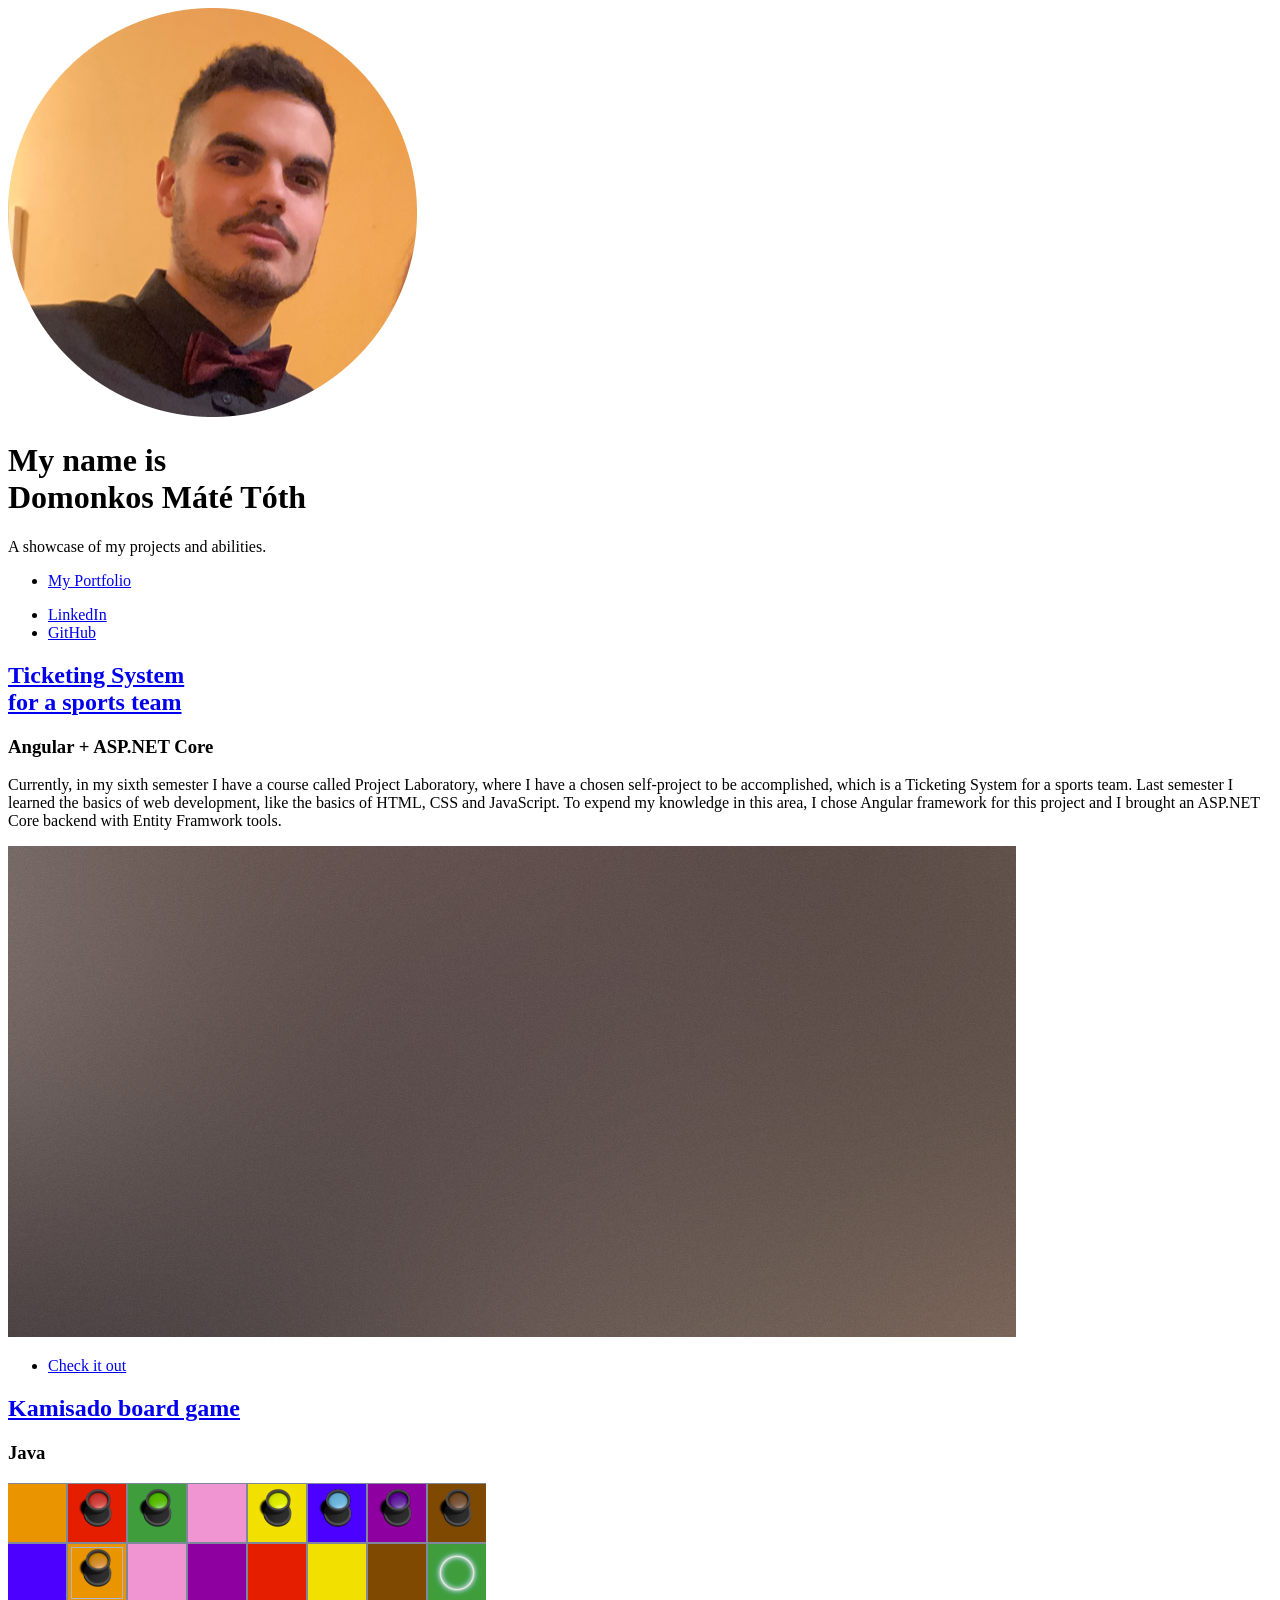
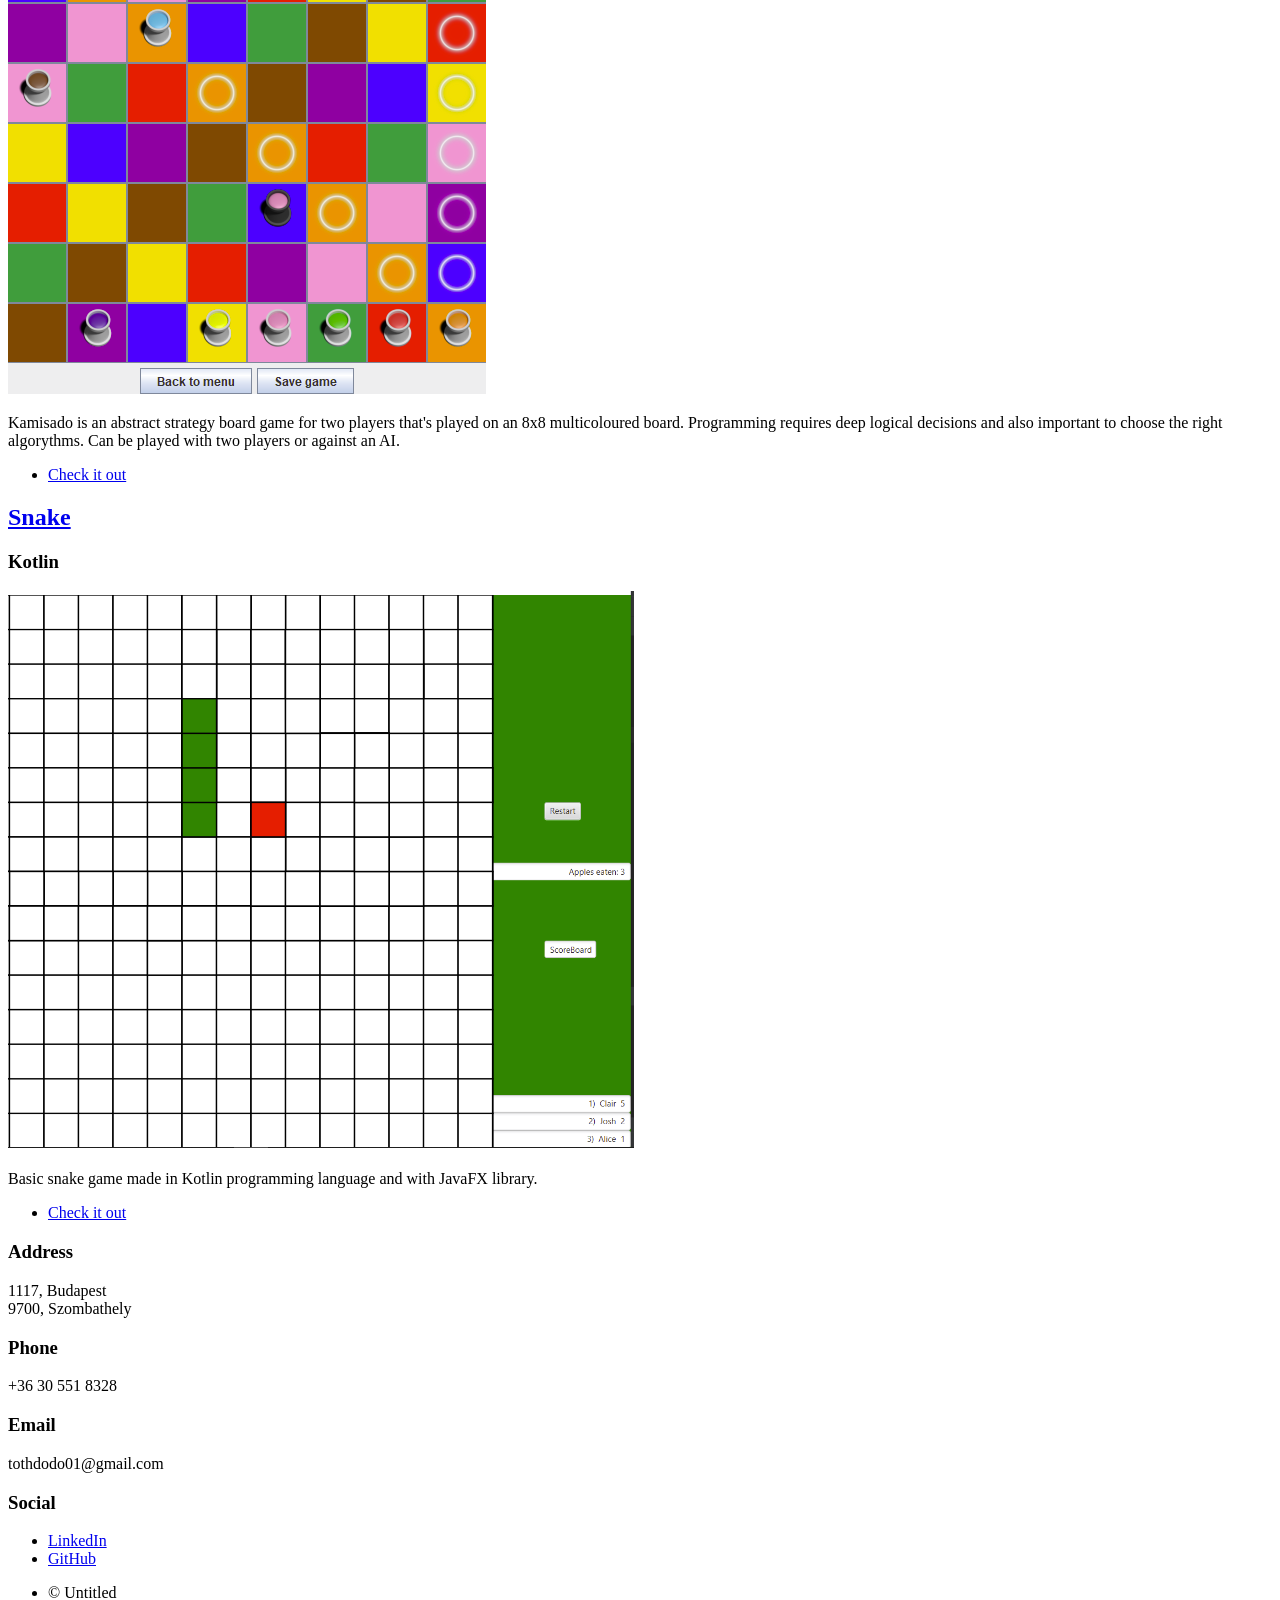
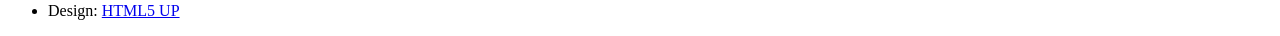
==== index.html @ c87c1e8b "Add files via upload initial commit" ====
<!DOCTYPE HTML>
<!--
	Massively by HTML5 UP
	html5up.net | @ajlkn
	Free for personal and commercial use under the CCA 3.0 license (html5up.net/license)
-->
<html>
	<head>
		<title>Massively by HTML5 UP</title>
		<meta charset="utf-8" />
		<meta name="viewport" content="width=device-width, initial-scale=1, user-scalable=no" />
		<link rel="stylesheet" href="assets/css/main.css" />
		<noscript><link rel="stylesheet" href="assets/css/noscript.css" /></noscript>
	</head>
	<body class="is-preload">

		<!-- Wrapper -->
			<div id="wrapper" class="fade-in">

				<!-- Intro -->
					<div id="intro">
						<img src="images/profile.png">
						<h1>My name is<br />
						Domonkos Máté Tóth</h1>
						<p>A showcase of my projects and abilities.</p>
					</div>

				<!-- Nav -->
					<nav id="nav">
						<ul class="links">
							<li class="active"><a href="index.html">My Portfolio</a></li>
						</ul>
						<ul class="icons">
							<li><a href="https://www.linkedin.com/in/domonkos-m%C3%A1t%C3%A9-t%C3%B3th-b01144271/" class="icon brands fa-linkedin"><span class="label">LinkedIn</span></a></li>
							<li><a href="https://github.com/tothdodo" class="icon brands fa-github"><span class="label">GitHub</span></a></li>
						</ul>
					</nav>

				<!-- Main -->
					<div id="main">

						<!-- Featured Post -->
							<article class="post featured">
								<header class="major">
									<h2><a href="#">Ticketing System<br />
									for a sports team</a></h2>
									<h3>Angular + ASP.NET Core</h3>
									<p>Currently, in my sixth semester I have a course called Project Laboratory, where I have a chosen self-project
										to be accomplished, which is a Ticketing System for a sports team. Last semester I learned the basics of web development, like the
										basics of HTML, CSS and JavaScript. To expend my knowledge in this area, I chose Angular framework for this project and I brought an
										ASP.NET Core backend with Entity Framwork tools.
									</p>
								</header>
								<a href="#" class="image main"><img src="images/pic01.jpg" alt="" /></a>
								<ul class="actions special">
									<li><a href="#" class="button large">Check it out</a></li>
								</ul>
							</article>

						<!-- Posts -->
							<section class="posts">
								<article>
									<header>
										<h2><a href="https://github.com/tothdodo/Kamisado">Kamisado board game</a></h2>
										<h3>Java</h3>	
									</header>
									<a href="https://github.com/tothdodo/Kamisado" class="image fit"><img style="scale: calc(1)"src="images/kamisado.png" alt="" /></a>
									<p>Kamisado is an abstract strategy board game for two players that's played on an 8x8 multicoloured board. Programming requires deep logical decisions
										and also important to choose the right algorythms. Can be played with two players or against an AI.</p>
									<ul class="actions special">
										<li><a href="https://github.com/tothdodo/Kamisado" class="button">Check it out</a></li>
									</ul>
								</article>
								<article>
									<header>
										<h2><a href="https://github.com/tothdodo/snake_kotlin">Snake</a></h2>
										<h3>Kotlin</h3>
									</header>
									<a href="https://github.com/tothdodo/snake_kotlin" class="image fit"><img src="images/snake.png" alt="" /></a>
									<p>Basic snake game made in Kotlin programming language and with JavaFX library.</p>
									<ul class="actions special">
										<li><a href="https://github.com/tothdodo/snake_kotlin" class="button">Check it out</a></li>
									</ul>
								</article>
							</section>
					</div>

				<!-- Footer -->
					<footer id="footer">
						<section class="split contact">
							<section class="alt">
								<h3>Address</h3>
								<p>1117, Budapest<br />
								9700, Szombathely</p>
							</section>
							<section>
								<h3>Phone</h3>
								<p>+36 30 551 8328</p>
							</section>
							<section>
								<h3>Email</h3>
								<p>tothdodo01@gmail.com</p>
							</section>
							<section>
								<h3>Social</h3>
								<ul class="icons alt">
									<li><a href="https://www.linkedin.com/in/domonkos-m%C3%A1t%C3%A9-t%C3%B3th-b01144271/" class="icon brands alt fa-linkedin"><span class="label">LinkedIn</span></a></li>
									<li><a href="https://github.com/tothdodo" class="label">GitHub</span></a></li>
								</ul>
							</section>
						</section>
					</footer>

				<!-- Copyright -->
					<div id="copyright">
						<ul><li>&copy; Untitled</li><li>Design: <a href="https://html5up.net">HTML5 UP</a></li></ul>
					</div>

			</div>

		<!-- Scripts -->
			<script src="assets/js/jquery.min.js"></script>
			<script src="assets/js/jquery.scrollex.min.js"></script>
			<script src="assets/js/jquery.scrolly.min.js"></script>
			<script src="assets/js/browser.min.js"></script>
			<script src="assets/js/breakpoints.min.js"></script>
			<script src="assets/js/util.js"></script>
			<script src="assets/js/main.js"></script>

	</body>
</html>
---- assets/css/main.css ----
@import url(fontawesome-all.min.css);
@import url("https://fonts.googleapis.com/css?family=Merriweather:300,700,300italic,700italic|Source+Sans+Pro:900");

/*
	Massively by HTML5 UP
	html5up.net | @ajlkn
	Free for personal and commercial use under the CCA 3.0 license (html5up.net/license)
*/

html, body, div, span, applet, object,
iframe, h1, h2, h3, h4, h5, h6, p, blockquote,
pre, a, abbr, acronym, address, big, cite,
code, del, dfn, em, img, ins, kbd, q, s, samp,
small, strike, strong, sub, sup, tt, var, b,
u, i, center, dl, dt, dd, ol, ul, li, fieldset,
form, label, legend, table, caption, tbody,
tfoot, thead, tr, th, td, article, aside,
canvas, details, embed, figure, figcaption,
footer, header, hgroup, menu, nav, output, ruby,
section, summary, time, mark, audio, video {
	margin: 0;
	padding: 0;
	border: 0;
	font-size: 100%;
	font: inherit;
	vertical-align: baseline;}

article, aside, details, figcaption, figure,
footer, header, hgroup, menu, nav, section {
	display: block;}

body {
	line-height: 1;
}

ol, ul {
	list-style: none;
}

blockquote, q {
	quotes: none;
}

	blockquote:before, blockquote:after, q:before, q:after {
		content: '';
		content: none;
	}

table {
	border-collapse: collapse;
	border-spacing: 0;
}

body {
	-webkit-text-size-adjust: none;
}

mark {
	background-color: transparent;
	color: inherit;
}

input::-moz-focus-inner {
	border: 0;
	padding: 0;
}

input, select, textarea {
	-moz-appearance: none;
	-webkit-appearance: none;
	-ms-appearance: none;
	appearance: none;
}

/* Basic */

	@-ms-viewport {
		width: device-width;
	}

	body {
		-ms-overflow-style: scrollbar;
	}

	@media screen and (max-width: 480px) {

		html, body {
			min-width: 320px;
		}

	}

	html {
		box-sizing: border-box;
	}

	*, *:before, *:after {
		box-sizing: inherit;
	}

	body {
		background-color: #1e252d;
	}

		body.is-preload *, body.is-preload *:before, body.is-preload *:after {
			-moz-animation: none !important;
			-webkit-animation: none !important;
			-ms-animation: none !important;
			animation: none !important;
			-moz-transition: none !important;
			-webkit-transition: none !important;
			-ms-transition: none !important;
			transition: none !important;
		}

/* Type */

	html {
		font-size: 16pt;
	}

		@media screen and (max-width: 1680px) {

			html {
				font-size: 12pt;
			}

		}

		@media screen and (max-width: 1280px) {

			html {
				font-size: 11pt;
			}

		}

		@media screen and (max-width: 360px) {

			html {
				font-size: 10pt;
			}

		}

	body {
		color: #212931;
	}

	body, input, select, textarea {
		font-family: "Merriweather", Georgia, serif;
		font-weight: 300;
		font-size: 1rem;
		line-height: 2.375;
	}

	a {
		-moz-transition: color 0.2s ease-in-out, background-color 0.2s ease-in-out, border-color 0.2s ease-in-out, box-shadow 0.2s ease-in-out;
		-webkit-transition: color 0.2s ease-in-out, background-color 0.2s ease-in-out, border-color 0.2s ease-in-out, box-shadow 0.2s ease-in-out;
		-ms-transition: color 0.2s ease-in-out, background-color 0.2s ease-in-out, border-color 0.2s ease-in-out, box-shadow 0.2s ease-in-out;
		transition: color 0.2s ease-in-out, background-color 0.2s ease-in-out, border-color 0.2s ease-in-out, box-shadow 0.2s ease-in-out;
		border-bottom: dotted 1px;
		text-decoration: none;
	}

		a:hover {
			border-bottom-color: transparent;
		}

	strong, b {
		font-weight: 600;
	}

	em, i {
		font-style: italic;
	}

	p {
		text-align: justify;
		margin: 0 0 2rem 0;
	}

	h1, h2, h3, h4, h5, h6 {
		font-family: "Source Sans Pro", Helvetica, sans-serif;
		font-weight: 900;
		line-height: 1.5;
		letter-spacing: 0.075em;
		text-transform: uppercase;
		margin: 0 0 1rem 0;
	}

		h1 a, h2 a, h3 a, h4 a, h5 a, h6 a {
			border-bottom: 0;
			color: inherit;
			text-decoration: none;
		}

	h1 {
		font-size: 4rem;
		line-height: 1.1;
		margin: 0 0 2rem 0;
	}

	h2 {
		font-size: 1.75rem;
		line-height: 1.3;
		margin: 0 0 1.5rem 0;
	}

	h3 {
		font-size: 1.25rem;
		margin: 0 0 1.5rem 0;
	}

	h4 {
		font-size: 1rem;
	}

	h5 {
		font-size: 0.9rem;
	}

	h6 {
		font-size: 0.8rem;
	}

	sub {
		font-size: 0.8rem;
		position: relative;
		top: 0.5rem;
	}

	sup {
		font-size: 0.8rem;
		position: relative;
		top: -0.5rem;
	}

	blockquote {
		border-left: solid 4px;
		font-style: italic;
		margin: 0 0 2rem 0;
		padding: 0.5rem 0 0.5rem 2rem;
	}

	code {
		border: solid 2px;
		font-family: "Courier New", monospace;
		font-size: 0.9rem;
		margin: 0 0.25rem;
		padding: 0.25rem 0.65rem;
	}

	pre {
		-webkit-overflow-scrolling: touch;
		font-family: "Courier New", monospace;
		font-size: 0.9rem;
		margin: 0 0 2rem 0;
	}

		pre code {
			display: block;
			line-height: 1.75;
			padding: 1rem 1.5rem;
			overflow-x: auto;
		}

	hr {
		border: 0;
		border-bottom: solid 2px;
		margin: 3rem 0;
	}

		hr.major {
			margin: 5rem 0;
		}

	.align-left {
		text-align: left;
	}

	.align-center {
		text-align: center;
	}

	.align-right {
		text-align: right;
	}

	input, select, textarea {
		color: #212931;
	}

	a {
		color: #212931;
		border-bottom-color: rgba(33, 41, 49, 0.5);
	}

		a:hover {
			border-bottom-color: transparent;
			color: #18bfef !important;
		}

	strong, b {
		color: #212931;
	}

	h1, h2, h3, h4, h5, h6 {
		color: #212931;
	}

	blockquote {
		border-left-color: #eeeeee;
	}

	code {
		background: rgba(220, 220, 220, 0.25);
		border-color: #eeeeee;
	}

	hr {
		border-bottom-color: #eeeeee;
	}

/* Row */

	.row {
		display: flex;
		flex-wrap: wrap;
		box-sizing: border-box;
		align-items: stretch;
	}

		.row > * {
			box-sizing: border-box;
		}

		.row.gtr-uniform > * > :last-child {
			margin-bottom: 0;
		}

		.row.aln-left {
			justify-content: flex-start;
		}

		.row.aln-center {
			justify-content: center;
		}

		.row.aln-right {
			justify-content: flex-end;
		}

		.row.aln-top {
			align-items: flex-start;
		}

		.row.aln-middle {
			align-items: center;
		}

		.row.aln-bottom {
			align-items: flex-end;
		}

		.row > .imp {
			order: -1;
		}

		.row > .col-1 {
			width: 8.33333%;
		}

		.row > .off-1 {
			margin-left: 8.33333%;
		}

		.row > .col-2 {
			width: 16.66667%;
		}

		.row > .off-2 {
			margin-left: 16.66667%;
		}

		.row > .col-3 {
			width: 25%;
		}

		.row > .off-3 {
			margin-left: 25%;
		}

		.row > .col-4 {
			width: 33.33333%;
		}

		.row > .off-4 {
			margin-left: 33.33333%;
		}

		.row > .col-5 {
			width: 41.66667%;
		}

		.row > .off-5 {
			margin-left: 41.66667%;
		}

		.row > .col-6 {
			width: 50%;
		}

		.row > .off-6 {
			margin-left: 50%;
		}

		.row > .col-7 {
			width: 58.33333%;
		}

		.row > .off-7 {
			margin-left: 58.33333%;
		}

		.row > .col-8 {
			width: 66.66667%;
		}

		.row > .off-8 {
			margin-left: 66.66667%;
		}

		.row > .col-9 {
			width: 75%;
		}

		.row > .off-9 {
			margin-left: 75%;
		}

		.row > .col-10 {
			width: 83.33333%;
		}

		.row > .off-10 {
			margin-left: 83.33333%;
		}

		.row > .col-11 {
			width: 91.66667%;
		}

		.row > .off-11 {
			margin-left: 91.66667%;
		}

		.row > .col-12 {
			width: 100%;
		}

		.row > .off-12 {
			margin-left: 100%;
		}

		.row.gtr-0 {
			margin-top: 0;
			margin-left: 0rem;
		}

			.row.gtr-0 > * {
				padding: 0 0 0 0rem;
			}

			.row.gtr-0.gtr-uniform {
				margin-top: 0rem;
			}

				.row.gtr-0.gtr-uniform > * {
					padding-top: 0rem;
				}

		.row.gtr-25 {
			margin-top: 0;
			margin-left: -0.375rem;
		}

			.row.gtr-25 > * {
				padding: 0 0 0 0.375rem;
			}

			.row.gtr-25.gtr-uniform {
				margin-top: -0.375rem;
			}

				.row.gtr-25.gtr-uniform > * {
					padding-top: 0.375rem;
				}

		.row.gtr-50 {
			margin-top: 0;
			margin-left: -0.75rem;
		}

			.row.gtr-50 > * {
				padding: 0 0 0 0.75rem;
			}

			.row.gtr-50.gtr-uniform {
				margin-top: -0.75rem;
			}

				.row.gtr-50.gtr-uniform > * {
					padding-top: 0.75rem;
				}

		.row {
			margin-top: 0;
			margin-left: -1.5rem;
		}

			.row > * {
				padding: 0 0 0 1.5rem;
			}

			.row.gtr-uniform {
				margin-top: -1.5rem;
			}

				.row.gtr-uniform > * {
					padding-top: 1.5rem;
				}

		.row.gtr-150 {
			margin-top: 0;
			margin-left: -2.25rem;
		}

			.row.gtr-150 > * {
				padding: 0 0 0 2.25rem;
			}

			.row.gtr-150.gtr-uniform {
				margin-top: -2.25rem;
			}

				.row.gtr-150.gtr-uniform > * {
					padding-top: 2.25rem;
				}

		.row.gtr-200 {
			margin-top: 0;
			margin-left: -3rem;
		}

			.row.gtr-200 > * {
				padding: 0 0 0 3rem;
			}

			.row.gtr-200.gtr-uniform {
				margin-top: -3rem;
			}

				.row.gtr-200.gtr-uniform > * {
					padding-top: 3rem;
				}

		@media screen and (max-width: 1680px) {

			.row {
				display: flex;
				flex-wrap: wrap;
				box-sizing: border-box;
				align-items: stretch;
			}

				.row > * {
					box-sizing: border-box;
				}

				.row.gtr-uniform > * > :last-child {
					margin-bottom: 0;
				}

				.row.aln-left {
					justify-content: flex-start;
				}

				.row.aln-center {
					justify-content: center;
				}

				.row.aln-right {
					justify-content: flex-end;
				}

				.row.aln-top {
					align-items: flex-start;
				}

				.row.aln-middle {
					align-items: center;
				}

				.row.aln-bottom {
					align-items: flex-end;
				}

				.row > .imp-xlarge {
					order: -1;
				}

				.row > .col-1-xlarge {
					width: 8.33333%;
				}

				.row > .off-1-xlarge {
					margin-left: 8.33333%;
				}

				.row > .col-2-xlarge {
					width: 16.66667%;
				}

				.row > .off-2-xlarge {
					margin-left: 16.66667%;
				}

				.row > .col-3-xlarge {
					width: 25%;
				}

				.row > .off-3-xlarge {
					margin-left: 25%;
				}

				.row > .col-4-xlarge {
					width: 33.33333%;
				}

				.row > .off-4-xlarge {
					margin-left: 33.33333%;
				}

				.row > .col-5-xlarge {
					width: 41.66667%;
				}

				.row > .off-5-xlarge {
					margin-left: 41.66667%;
				}

				.row > .col-6-xlarge {
					width: 50%;
				}

				.row > .off-6-xlarge {
					margin-left: 50%;
				}

				.row > .col-7-xlarge {
					width: 58.33333%;
				}

				.row > .off-7-xlarge {
					margin-left: 58.33333%;
				}

				.row > .col-8-xlarge {
					width: 66.66667%;
				}

				.row > .off-8-xlarge {
					margin-left: 66.66667%;
				}

				.row > .col-9-xlarge {
					width: 75%;
				}

				.row > .off-9-xlarge {
					margin-left: 75%;
				}

				.row > .col-10-xlarge {
					width: 83.33333%;
				}

				.row > .off-10-xlarge {
					margin-left: 83.33333%;
				}

				.row > .col-11-xlarge {
					width: 91.66667%;
				}

				.row > .off-11-xlarge {
					margin-left: 91.66667%;
				}

				.row > .col-12-xlarge {
					width: 100%;
				}

				.row > .off-12-xlarge {
					margin-left: 100%;
				}

				.row.gtr-0 {
					margin-top: 0;
					margin-left: 0rem;
				}

					.row.gtr-0 > * {
						padding: 0 0 0 0rem;
					}

					.row.gtr-0.gtr-uniform {
						margin-top: 0rem;
					}

						.row.gtr-0.gtr-uniform > * {
							padding-top: 0rem;
						}

				.row.gtr-25 {
					margin-top: 0;
					margin-left: -0.375rem;
				}

					.row.gtr-25 > * {
						padding: 0 0 0 0.375rem;
					}

					.row.gtr-25.gtr-uniform {
						margin-top: -0.375rem;
					}

						.row.gtr-25.gtr-uniform > * {
							padding-top: 0.375rem;
						}

				.row.gtr-50 {
					margin-top: 0;
					margin-left: -0.75rem;
				}

					.row.gtr-50 > * {
						padding: 0 0 0 0.75rem;
					}

					.row.gtr-50.gtr-uniform {
						margin-top: -0.75rem;
					}

						.row.gtr-50.gtr-uniform > * {
							padding-top: 0.75rem;
						}

				.row {
					margin-top: 0;
					margin-left: -1.5rem;
				}

					.row > * {
						padding: 0 0 0 1.5rem;
					}

					.row.gtr-uniform {
						margin-top: -1.5rem;
					}

						.row.gtr-uniform > * {
							padding-top: 1.5rem;
						}

				.row.gtr-150 {
					margin-top: 0;
					margin-left: -2.25rem;
				}

					.row.gtr-150 > * {
						padding: 0 0 0 2.25rem;
					}

					.row.gtr-150.gtr-uniform {
						margin-top: -2.25rem;
					}

						.row.gtr-150.gtr-uniform > * {
							padding-top: 2.25rem;
						}

				.row.gtr-200 {
					margin-top: 0;
					margin-left: -3rem;
				}

					.row.gtr-200 > * {
						padding: 0 0 0 3rem;
					}

					.row.gtr-200.gtr-uniform {
						margin-top: -3rem;
					}

						.row.gtr-200.gtr-uniform > * {
							padding-top: 3rem;
						}

		}

		@media screen and (max-width: 1280px) {

			.row {
				display: flex;
				flex-wrap: wrap;
				box-sizing: border-box;
				align-items: stretch;
			}

				.row > * {
					box-sizing: border-box;
				}

				.row.gtr-uniform > * > :last-child {
					margin-bottom: 0;
				}

				.row.aln-left {
					justify-content: flex-start;
				}

				.row.aln-center {
					justify-content: center;
				}

				.row.aln-right {
					justify-content: flex-end;
				}

				.row.aln-top {
					align-items: flex-start;
				}

				.row.aln-middle {
					align-items: center;
				}

				.row.aln-bottom {
					align-items: flex-end;
				}

				.row > .imp-large {
					order: -1;
				}

				.row > .col-1-large {
					width: 8.33333%;
				}

				.row > .off-1-large {
					margin-left: 8.33333%;
				}

				.row > .col-2-large {
					width: 16.66667%;
				}

				.row > .off-2-large {
					margin-left: 16.66667%;
				}

				.row > .col-3-large {
					width: 25%;
				}

				.row > .off-3-large {
					margin-left: 25%;
				}

				.row > .col-4-large {
					width: 33.33333%;
				}

				.row > .off-4-large {
					margin-left: 33.33333%;
				}

				.row > .col-5-large {
					width: 41.66667%;
				}

				.row > .off-5-large {
					margin-left: 41.66667%;
				}

				.row > .col-6-large {
					width: 50%;
				}

				.row > .off-6-large {
					margin-left: 50%;
				}

				.row > .col-7-large {
					width: 58.33333%;
				}

				.row > .off-7-large {
					margin-left: 58.33333%;
				}

				.row > .col-8-large {
					width: 66.66667%;
				}

				.row > .off-8-large {
					margin-left: 66.66667%;
				}

				.row > .col-9-large {
					width: 75%;
				}

				.row > .off-9-large {
					margin-left: 75%;
				}

				.row > .col-10-large {
					width: 83.33333%;
				}

				.row > .off-10-large {
					margin-left: 83.33333%;
				}

				.row > .col-11-large {
					width: 91.66667%;
				}

				.row > .off-11-large {
					margin-left: 91.66667%;
				}

				.row > .col-12-large {
					width: 100%;
				}

				.row > .off-12-large {
					margin-left: 100%;
				}

				.row.gtr-0 {
					margin-top: 0;
					margin-left: 0rem;
				}

					.row.gtr-0 > * {
						padding: 0 0 0 0rem;
					}

					.row.gtr-0.gtr-uniform {
						margin-top: 0rem;
					}

						.row.gtr-0.gtr-uniform > * {
							padding-top: 0rem;
						}

				.row.gtr-25 {
					margin-top: 0;
					margin-left: -0.375rem;
				}

					.row.gtr-25 > * {
						padding: 0 0 0 0.375rem;
					}

					.row.gtr-25.gtr-uniform {
						margin-top: -0.375rem;
					}

						.row.gtr-25.gtr-uniform > * {
							padding-top: 0.375rem;
						}

				.row.gtr-50 {
					margin-top: 0;
					margin-left: -0.75rem;
				}

					.row.gtr-50 > * {
						padding: 0 0 0 0.75rem;
					}

					.row.gtr-50.gtr-uniform {
						margin-top: -0.75rem;
					}

						.row.gtr-50.gtr-uniform > * {
							padding-top: 0.75rem;
						}

				.row {
					margin-top: 0;
					margin-left: -1.5rem;
				}

					.row > * {
						padding: 0 0 0 1.5rem;
					}

					.row.gtr-uniform {
						margin-top: -1.5rem;
					}

						.row.gtr-uniform > * {
							padding-top: 1.5rem;
						}

				.row.gtr-150 {
					margin-top: 0;
					margin-left: -2.25rem;
				}

					.row.gtr-150 > * {
						padding: 0 0 0 2.25rem;
					}

					.row.gtr-150.gtr-uniform {
						margin-top: -2.25rem;
					}

						.row.gtr-150.gtr-uniform > * {
							padding-top: 2.25rem;
						}

				.row.gtr-200 {
					margin-top: 0;
					margin-left: -3rem;
				}

					.row.gtr-200 > * {
						padding: 0 0 0 3rem;
					}

					.row.gtr-200.gtr-uniform {
						margin-top: -3rem;
					}

						.row.gtr-200.gtr-uniform > * {
							padding-top: 3rem;
						}

		}

		@media screen and (max-width: 980px) {

			.row {
				display: flex;
				flex-wrap: wrap;
				box-sizing: border-box;
				align-items: stretch;
			}

				.row > * {
					box-sizing: border-box;
				}

				.row.gtr-uniform > * > :last-child {
					margin-bottom: 0;
				}

				.row.aln-left {
					justify-content: flex-start;
				}

				.row.aln-center {
					justify-content: center;
				}

				.row.aln-right {
					justify-content: flex-end;
				}

				.row.aln-top {
					align-items: flex-start;
				}

				.row.aln-middle {
					align-items: center;
				}

				.row.aln-bottom {
					align-items: flex-end;
				}

				.row > .imp-medium {
					order: -1;
				}

				.row > .col-1-medium {
					width: 8.33333%;
				}

				.row > .off-1-medium {
					margin-left: 8.33333%;
				}

				.row > .col-2-medium {
					width: 16.66667%;
				}

				.row > .off-2-medium {
					margin-left: 16.66667%;
				}

				.row > .col-3-medium {
					width: 25%;
				}

				.row > .off-3-medium {
					margin-left: 25%;
				}

				.row > .col-4-medium {
					width: 33.33333%;
				}

				.row > .off-4-medium {
					margin-left: 33.33333%;
				}

				.row > .col-5-medium {
					width: 41.66667%;
				}

				.row > .off-5-medium {
					margin-left: 41.66667%;
				}

				.row > .col-6-medium {
					width: 50%;
				}

				.row > .off-6-medium {
					margin-left: 50%;
				}

				.row > .col-7-medium {
					width: 58.33333%;
				}

				.row > .off-7-medium {
					margin-left: 58.33333%;
				}

				.row > .col-8-medium {
					width: 66.66667%;
				}

				.row > .off-8-medium {
					margin-left: 66.66667%;
				}

				.row > .col-9-medium {
					width: 75%;
				}

				.row > .off-9-medium {
					margin-left: 75%;
				}

				.row > .col-10-medium {
					width: 83.33333%;
				}

				.row > .off-10-medium {
					margin-left: 83.33333%;
				}

				.row > .col-11-medium {
					width: 91.66667%;
				}

				.row > .off-11-medium {
					margin-left: 91.66667%;
				}

				.row > .col-12-medium {
					width: 100%;
				}

				.row > .off-12-medium {
					margin-left: 100%;
				}

				.row.gtr-0 {
					margin-top: 0;
					margin-left: 0rem;
				}

					.row.gtr-0 > * {
						padding: 0 0 0 0rem;
					}

					.row.gtr-0.gtr-uniform {
						margin-top: 0rem;
					}

						.row.gtr-0.gtr-uniform > * {
							padding-top: 0rem;
						}

				.row.gtr-25 {
					margin-top: 0;
					margin-left: -0.375rem;
				}

					.row.gtr-25 > * {
						padding: 0 0 0 0.375rem;
					}

					.row.gtr-25.gtr-uniform {
						margin-top: -0.375rem;
					}

						.row.gtr-25.gtr-uniform > * {
							padding-top: 0.375rem;
						}

				.row.gtr-50 {
					margin-top: 0;
					margin-left: -0.75rem;
				}

					.row.gtr-50 > * {
						padding: 0 0 0 0.75rem;
					}

					.row.gtr-50.gtr-uniform {
						margin-top: -0.75rem;
					}

						.row.gtr-50.gtr-uniform > * {
							padding-top: 0.75rem;
						}

				.row {
					margin-top: 0;
					margin-left: -1.5rem;
				}

					.row > * {
						padding: 0 0 0 1.5rem;
					}

					.row.gtr-uniform {
						margin-top: -1.5rem;
					}

						.row.gtr-uniform > * {
							padding-top: 1.5rem;
						}

				.row.gtr-150 {
					margin-top: 0;
					margin-left: -2.25rem;
				}

					.row.gtr-150 > * {
						padding: 0 0 0 2.25rem;
					}

					.row.gtr-150.gtr-uniform {
						margin-top: -2.25rem;
					}

						.row.gtr-150.gtr-uniform > * {
							padding-top: 2.25rem;
						}

				.row.gtr-200 {
					margin-top: 0;
					margin-left: -3rem;
				}

					.row.gtr-200 > * {
						padding: 0 0 0 3rem;
					}

					.row.gtr-200.gtr-uniform {
						margin-top: -3rem;
					}

						.row.gtr-200.gtr-uniform > * {
							padding-top: 3rem;
						}

		}

		@media screen and (max-width: 736px) {

			.row {
				display: flex;
				flex-wrap: wrap;
				box-sizing: border-box;
				align-items: stretch;
			}

				.row > * {
					box-sizing: border-box;
				}

				.row.gtr-uniform > * > :last-child {
					margin-bottom: 0;
				}

				.row.aln-left {
					justify-content: flex-start;
				}

				.row.aln-center {
					justify-content: center;
				}

				.row.aln-right {
					justify-content: flex-end;
				}

				.row.aln-top {
					align-items: flex-start;
				}

				.row.aln-middle {
					align-items: center;
				}

				.row.aln-bottom {
					align-items: flex-end;
				}

				.row > .imp-small {
					order: -1;
				}

				.row > .col-1-small {
					width: 8.33333%;
				}

				.row > .off-1-small {
					margin-left: 8.33333%;
				}

				.row > .col-2-small {
					width: 16.66667%;
				}

				.row > .off-2-small {
					margin-left: 16.66667%;
				}

				.row > .col-3-small {
					width: 25%;
				}

				.row > .off-3-small {
					margin-left: 25%;
				}

				.row > .col-4-small {
					width: 33.33333%;
				}

				.row > .off-4-small {
					margin-left: 33.33333%;
				}

				.row > .col-5-small {
					width: 41.66667%;
				}

				.row > .off-5-small {
					margin-left: 41.66667%;
				}

				.row > .col-6-small {
					width: 50%;
				}

				.row > .off-6-small {
					margin-left: 50%;
				}

				.row > .col-7-small {
					width: 58.33333%;
				}

				.row > .off-7-small {
					margin-left: 58.33333%;
				}

				.row > .col-8-small {
					width: 66.66667%;
				}

				.row > .off-8-small {
					margin-left: 66.66667%;
				}

				.row > .col-9-small {
					width: 75%;
				}

				.row > .off-9-small {
					margin-left: 75%;
				}

				.row > .col-10-small {
					width: 83.33333%;
				}

				.row > .off-10-small {
					margin-left: 83.33333%;
				}

				.row > .col-11-small {
					width: 91.66667%;
				}

				.row > .off-11-small {
					margin-left: 91.66667%;
				}

				.row > .col-12-small {
					width: 100%;
				}

				.row > .off-12-small {
					margin-left: 100%;
				}

				.row.gtr-0 {
					margin-top: 0;
					margin-left: 0rem;
				}

					.row.gtr-0 > * {
						padding: 0 0 0 0rem;
					}

					.row.gtr-0.gtr-uniform {
						margin-top: 0rem;
					}

						.row.gtr-0.gtr-uniform > * {
							padding-top: 0rem;
						}

				.row.gtr-25 {
					margin-top: 0;
					margin-left: -0.375rem;
				}

					.row.gtr-25 > * {
						padding: 0 0 0 0.375rem;
					}

					.row.gtr-25.gtr-uniform {
						margin-top: -0.375rem;
					}

						.row.gtr-25.gtr-uniform > * {
							padding-top: 0.375rem;
						}

				.row.gtr-50 {
					margin-top: 0;
					margin-left: -0.75rem;
				}

					.row.gtr-50 > * {
						padding: 0 0 0 0.75rem;
					}

					.row.gtr-50.gtr-uniform {
						margin-top: -0.75rem;
					}

						.row.gtr-50.gtr-uniform > * {
							padding-top: 0.75rem;
						}

				.row {
					margin-top: 0;
					margin-left: -1.5rem;
				}

					.row > * {
						padding: 0 0 0 1.5rem;
					}

					.row.gtr-uniform {
						margin-top: -1.5rem;
					}

						.row.gtr-uniform > * {
							padding-top: 1.5rem;
						}

				.row.gtr-150 {
					margin-top: 0;
					margin-left: -2.25rem;
				}

					.row.gtr-150 > * {
						padding: 0 0 0 2.25rem;
					}

					.row.gtr-150.gtr-uniform {
						margin-top: -2.25rem;
					}

						.row.gtr-150.gtr-uniform > * {
							padding-top: 2.25rem;
						}

				.row.gtr-200 {
					margin-top: 0;
					margin-left: -3rem;
				}

					.row.gtr-200 > * {
						padding: 0 0 0 3rem;
					}

					.row.gtr-200.gtr-uniform {
						margin-top: -3rem;
					}

						.row.gtr-200.gtr-uniform > * {
							padding-top: 3rem;
						}

		}

		@media screen and (max-width: 480px) {

			.row {
				display: flex;
				flex-wrap: wrap;
				box-sizing: border-box;
				align-items: stretch;
			}

				.row > * {
					box-sizing: border-box;
				}

				.row.gtr-uniform > * > :last-child {
					margin-bottom: 0;
				}

				.row.aln-left {
					justify-content: flex-start;
				}

				.row.aln-center {
					justify-content: center;
				}

				.row.aln-right {
					justify-content: flex-end;
				}

				.row.aln-top {
					align-items: flex-start;
				}

				.row.aln-middle {
					align-items: center;
				}

				.row.aln-bottom {
					align-items: flex-end;
				}

				.row > .imp-xsmall {
					order: -1;
				}

				.row > .col-1-xsmall {
					width: 8.33333%;
				}

				.row > .off-1-xsmall {
					margin-left: 8.33333%;
				}

				.row > .col-2-xsmall {
					width: 16.66667%;
				}

				.row > .off-2-xsmall {
					margin-left: 16.66667%;
				}

				.row > .col-3-xsmall {
					width: 25%;
				}

				.row > .off-3-xsmall {
					margin-left: 25%;
				}

				.row > .col-4-xsmall {
					width: 33.33333%;
				}

				.row > .off-4-xsmall {
					margin-left: 33.33333%;
				}

				.row > .col-5-xsmall {
					width: 41.66667%;
				}

				.row > .off-5-xsmall {
					margin-left: 41.66667%;
				}

				.row > .col-6-xsmall {
					width: 50%;
				}

				.row > .off-6-xsmall {
					margin-left: 50%;
				}

				.row > .col-7-xsmall {
					width: 58.33333%;
				}

				.row > .off-7-xsmall {
					margin-left: 58.33333%;
				}

				.row > .col-8-xsmall {
					width: 66.66667%;
				}

				.row > .off-8-xsmall {
					margin-left: 66.66667%;
				}

				.row > .col-9-xsmall {
					width: 75%;
				}

				.row > .off-9-xsmall {
					margin-left: 75%;
				}

				.row > .col-10-xsmall {
					width: 83.33333%;
				}

				.row > .off-10-xsmall {
					margin-left: 83.33333%;
				}

				.row > .col-11-xsmall {
					width: 91.66667%;
				}

				.row > .off-11-xsmall {
					margin-left: 91.66667%;
				}

				.row > .col-12-xsmall {
					width: 100%;
				}

				.row > .off-12-xsmall {
					margin-left: 100%;
				}

				.row.gtr-0 {
					margin-top: 0;
					margin-left: 0rem;
				}

					.row.gtr-0 > * {
						padding: 0 0 0 0rem;
					}

					.row.gtr-0.gtr-uniform {
						margin-top: 0rem;
					}

						.row.gtr-0.gtr-uniform > * {
							padding-top: 0rem;
						}

				.row.gtr-25 {
					margin-top: 0;
					margin-left: -0.375rem;
				}

					.row.gtr-25 > * {
						padding: 0 0 0 0.375rem;
					}

					.row.gtr-25.gtr-uniform {
						margin-top: -0.375rem;
					}

						.row.gtr-25.gtr-uniform > * {
							padding-top: 0.375rem;
						}

				.row.gtr-50 {
					margin-top: 0;
					margin-left: -0.75rem;
				}

					.row.gtr-50 > * {
						padding: 0 0 0 0.75rem;
					}

					.row.gtr-50.gtr-uniform {
						margin-top: -0.75rem;
					}

						.row.gtr-50.gtr-uniform > * {
							padding-top: 0.75rem;
						}

				.row {
					margin-top: 0;
					margin-left: -1.5rem;
				}

					.row > * {
						padding: 0 0 0 1.5rem;
					}

					.row.gtr-uniform {
						margin-top: -1.5rem;
					}

						.row.gtr-uniform > * {
							padding-top: 1.5rem;
						}

				.row.gtr-150 {
					margin-top: 0;
					margin-left: -2.25rem;
				}

					.row.gtr-150 > * {
						padding: 0 0 0 2.25rem;
					}

					.row.gtr-150.gtr-uniform {
						margin-top: -2.25rem;
					}

						.row.gtr-150.gtr-uniform > * {
							padding-top: 2.25rem;
						}

				.row.gtr-200 {
					margin-top: 0;
					margin-left: -3rem;
				}

					.row.gtr-200 > * {
						padding: 0 0 0 3rem;
					}

					.row.gtr-200.gtr-uniform {
						margin-top: -3rem;
					}

						.row.gtr-200.gtr-uniform > * {
							padding-top: 3rem;
						}

		}

		@media screen and (max-width: 360px) {

			.row {
				display: flex;
				flex-wrap: wrap;
				box-sizing: border-box;
				align-items: stretch;
			}

				.row > * {
					box-sizing: border-box;
				}

				.row.gtr-uniform > * > :last-child {
					margin-bottom: 0;
				}

				.row.aln-left {
					justify-content: flex-start;
				}

				.row.aln-center {
					justify-content: center;
				}

				.row.aln-right {
					justify-content: flex-end;
				}

				.row.aln-top {
					align-items: flex-start;
				}

				.row.aln-middle {
					align-items: center;
				}

				.row.aln-bottom {
					align-items: flex-end;
				}

				.row > .imp-xxsmall {
					order: -1;
				}

				.row > .col-1-xxsmall {
					width: 8.33333%;
				}

				.row > .off-1-xxsmall {
					margin-left: 8.33333%;
				}

				.row > .col-2-xxsmall {
					width: 16.66667%;
				}

				.row > .off-2-xxsmall {
					margin-left: 16.66667%;
				}

				.row > .col-3-xxsmall {
					width: 25%;
				}

				.row > .off-3-xxsmall {
					margin-left: 25%;
				}

				.row > .col-4-xxsmall {
					width: 33.33333%;
				}

				.row > .off-4-xxsmall {
					margin-left: 33.33333%;
				}

				.row > .col-5-xxsmall {
					width: 41.66667%;
				}

				.row > .off-5-xxsmall {
					margin-left: 41.66667%;
				}

				.row > .col-6-xxsmall {
					width: 50%;
				}

				.row > .off-6-xxsmall {
					margin-left: 50%;
				}

				.row > .col-7-xxsmall {
					width: 58.33333%;
				}

				.row > .off-7-xxsmall {
					margin-left: 58.33333%;
				}

				.row > .col-8-xxsmall {
					width: 66.66667%;
				}

				.row > .off-8-xxsmall {
					margin-left: 66.66667%;
				}

				.row > .col-9-xxsmall {
					width: 75%;
				}

				.row > .off-9-xxsmall {
					margin-left: 75%;
				}

				.row > .col-10-xxsmall {
					width: 83.33333%;
				}

				.row > .off-10-xxsmall {
					margin-left: 83.33333%;
				}

				.row > .col-11-xxsmall {
					width: 91.66667%;
				}

				.row > .off-11-xxsmall {
					margin-left: 91.66667%;
				}

				.row > .col-12-xxsmall {
					width: 100%;
				}

				.row > .off-12-xxsmall {
					margin-left: 100%;
				}

				.row.gtr-0 {
					margin-top: 0;
					margin-left: 0rem;
				}

					.row.gtr-0 > * {
						padding: 0 0 0 0rem;
					}

					.row.gtr-0.gtr-uniform {
						margin-top: 0rem;
					}

						.row.gtr-0.gtr-uniform > * {
							padding-top: 0rem;
						}

				.row.gtr-25 {
					margin-top: 0;
					margin-left: -0.375rem;
				}

					.row.gtr-25 > * {
						padding: 0 0 0 0.375rem;
					}

					.row.gtr-25.gtr-uniform {
						margin-top: -0.375rem;
					}

						.row.gtr-25.gtr-uniform > * {
							padding-top: 0.375rem;
						}

				.row.gtr-50 {
					margin-top: 0;
					margin-left: -0.75rem;
				}

					.row.gtr-50 > * {
						padding: 0 0 0 0.75rem;
					}

					.row.gtr-50.gtr-uniform {
						margin-top: -0.75rem;
					}

						.row.gtr-50.gtr-uniform > * {
							padding-top: 0.75rem;
						}

				.row {
					margin-top: 0;
					margin-left: -1.5rem;
				}

					.row > * {
						padding: 0 0 0 1.5rem;
					}

					.row.gtr-uniform {
						margin-top: -1.5rem;
					}

						.row.gtr-uniform > * {
							padding-top: 1.5rem;
						}

				.row.gtr-150 {
					margin-top: 0;
					margin-left: -2.25rem;
				}

					.row.gtr-150 > * {
						padding: 0 0 0 2.25rem;
					}

					.row.gtr-150.gtr-uniform {
						margin-top: -2.25rem;
					}

						.row.gtr-150.gtr-uniform > * {
							padding-top: 2.25rem;
						}

				.row.gtr-200 {
					margin-top: 0;
					margin-left: -3rem;
				}

					.row.gtr-200 > * {
						padding: 0 0 0 3rem;
					}

					.row.gtr-200.gtr-uniform {
						margin-top: -3rem;
					}

						.row.gtr-200.gtr-uniform > * {
							padding-top: 3rem;
						}

		}

/* Box */

	.box {
		border: solid 2px;
		margin-bottom: 2rem;
		padding: 1.5rem;
	}

		.box > :last-child,
		.box > :last-child > :last-child,
		.box > :last-child > :last-child > :last-child {
			margin-bottom: 0;
		}

		.box.alt {
			border: 0;
			border-radius: 0;
			padding: 0;
		}

	.box {
		border-color: #eeeeee;
	}

/* Button */

	input[type="submit"],
	input[type="reset"],
	input[type="button"],
	button,
	.button {
		-moz-appearance: none;
		-webkit-appearance: none;
		-ms-appearance: none;
		appearance: none;
		-moz-transition: background-color 0.2s ease-in-out, box-shadow 0.2s ease-in-out, color 0.2s ease-in-out;
		-webkit-transition: background-color 0.2s ease-in-out, box-shadow 0.2s ease-in-out, color 0.2s ease-in-out;
		-ms-transition: background-color 0.2s ease-in-out, box-shadow 0.2s ease-in-out, color 0.2s ease-in-out;
		transition: background-color 0.2s ease-in-out, box-shadow 0.2s ease-in-out, color 0.2s ease-in-out;
		border: 0;
		border-radius: 0;
		cursor: pointer;
		display: inline-block;
		font-family: "Source Sans Pro", Helvetica, sans-serif;
		font-size: 0.8rem;
		font-weight: 900;
		letter-spacing: 0.075em;
		height: 3rem;
		line-height: 3rem;
		padding: 0 2rem;
		text-align: center;
		text-decoration: none;
		text-transform: uppercase;
		white-space: nowrap;
	}

		input[type="submit"].icon:before,
		input[type="reset"].icon:before,
		input[type="button"].icon:before,
		button.icon:before,
		.button.icon:before {
			margin-right: 0.5rem;
		}

		input[type="submit"].icon.solo,
		input[type="reset"].icon.solo,
		input[type="button"].icon.solo,
		button.icon.solo,
		.button.icon.solo {
			position: relative;
			width: 4rem;
			height: 4rem;
			line-height: 4rem;
			border-radius: 4rem;
			text-indent: 4rem;
			overflow: hidden;
			padding: 0;
			white-space: nowrap;
		}

			input[type="submit"].icon.solo:before,
			input[type="reset"].icon.solo:before,
			input[type="button"].icon.solo:before,
			button.icon.solo:before,
			.button.icon.solo:before {
				position: absolute;
				display: block;
				top: 0;
				left: 0;
				width: inherit;
				height: inherit;
				line-height: inherit;
				font-size: 1.25rem;
				margin-right: 0;
				text-align: center;
				text-indent: 0;
			}

		input[type="submit"].fit,
		input[type="reset"].fit,
		input[type="button"].fit,
		button.fit,
		.button.fit {
			width: 100%;
		}

		input[type="submit"].small,
		input[type="reset"].small,
		input[type="button"].small,
		button.small,
		.button.small {
			font-size: 0.7rem;
			height: 2.5rem;
			line-height: 2.5rem;
			padding: 0 1.5rem;
		}

		input[type="submit"].large,
		input[type="reset"].large,
		input[type="button"].large,
		button.large,
		.button.large {
			font-size: 0.9rem;
			height: 3.5rem;
			line-height: 3.5rem;
			padding: 0 2.75rem;
		}

		@media screen and (max-width: 980px) {

			input[type="submit"],
			input[type="reset"],
			input[type="button"],
			button,
			.button {
				font-size: 0.9rem;
				height: 3.25rem;
				line-height: 3.25rem;
			}

				input[type="submit"].large,
				input[type="reset"].large,
				input[type="button"].large,
				button.large,
				.button.large {
					font-size: 1rem;
					height: 3.75rem;
					line-height: 3.75rem;
				}

		}

		input[type="submit"].disabled, input[type="submit"]:disabled,
		input[type="reset"].disabled,
		input[type="reset"]:disabled,
		input[type="button"].disabled,
		input[type="button"]:disabled,
		button.disabled,
		button:disabled,
		.button.disabled,
		.button:disabled {
			pointer-events: none;
			opacity: 0.25;
		}

	input[type="submit"],
	input[type="reset"],
	input[type="button"],
	button,
	.button {
		background-color: transparent;
		box-shadow: inset 0 0 0 2px #212931;
		color: #212931 !important;
	}

		input[type="submit"]:hover,
		input[type="reset"]:hover,
		input[type="button"]:hover,
		button:hover,
		.button:hover {
			box-shadow: inset 0 0 0 2px #18bfef;
			color: #18bfef !important;
		}

		input[type="submit"].primary,
		input[type="reset"].primary,
		input[type="button"].primary,
		button.primary,
		.button.primary {
			background-color: #212931;
			box-shadow: none;
			color: #ffffff !important;
		}

			input[type="submit"].primary:hover,
			input[type="reset"].primary:hover,
			input[type="button"].primary:hover,
			button.primary:hover,
			.button.primary:hover {
				background-color: #18bfef;
			}

/* Form */

	form {
		margin: 0 0 2rem 0;
	}

		form > :last-child {
			margin-bottom: 0;
		}

		form > .fields {
			display: -moz-flex;
			display: -webkit-flex;
			display: -ms-flex;
			display: flex;
			-moz-flex-wrap: wrap;
			-webkit-flex-wrap: wrap;
			-ms-flex-wrap: wrap;
			flex-wrap: wrap;
			width: calc(100% + 3rem);
			margin: -1.5rem 0 2rem -1.5rem;
		}

			form > .fields > .field {
				-moz-flex-grow: 0;
				-webkit-flex-grow: 0;
				-ms-flex-grow: 0;
				flex-grow: 0;
				-moz-flex-shrink: 0;
				-webkit-flex-shrink: 0;
				-ms-flex-shrink: 0;
				flex-shrink: 0;
				padding: 1.5rem 0 0 1.5rem;
				width: calc(100% - 1.5rem);
			}

				form > .fields > .field.half {
					width: calc(50% - 0.75rem);
				}

				form > .fields > .field.third {
					width: calc(100%/3 - 0.5rem);
				}

				form > .fields > .field.quarter {
					width: calc(25% - 0.375rem);
				}

		@media screen and (max-width: 480px) {

			form > .fields {
				width: calc(100% + 3rem);
				margin: -1.5rem 0 2rem -1.5rem;
			}

				form > .fields > .field {
					padding: 1.5rem 0 0 1.5rem;
					width: calc(100% - 1.5rem);
				}

					form > .fields > .field.half {
						width: calc(100% - 1.5rem);
					}

					form > .fields > .field.third {
						width: calc(100% - 1.5rem);
					}

					form > .fields > .field.quarter {
						width: calc(100% - 1.5rem);
					}

		}

	label {
		display: block;
		font-family: "Source Sans Pro", Helvetica, sans-serif;
		font-weight: 900;
		line-height: 1.5;
		letter-spacing: 0.075em;
		font-size: 0.8rem;
		text-transform: uppercase;
		margin: 0 0 0.75rem 0;
	}

		@media screen and (max-width: 980px) {

			label {
				font-size: 0.9rem;
			}

		}

	input[type="text"],
	input[type="password"],
	input[type="email"],
	select,
	textarea {
		-moz-appearance: none;
		-webkit-appearance: none;
		-ms-appearance: none;
		appearance: none;
		background: transparent;
		border-radius: 0;
		border: solid 2px;
		color: inherit;
		display: block;
		outline: 0;
		padding: 0 1rem;
		text-decoration: none;
		width: 100%;
	}

		input[type="text"]:invalid,
		input[type="password"]:invalid,
		input[type="email"]:invalid,
		select:invalid,
		textarea:invalid {
			box-shadow: none;
		}

	select {
		background-size: 1.25rem;
		background-repeat: no-repeat;
		background-position: calc(100% - 1rem) center;
		height: 3rem;
		padding-right: 3rem;
		text-overflow: ellipsis;
	}

		select:focus::-ms-value {
			background-color: transparent;
		}

		select::-ms-expand {
			display: none;
		}

	input[type="text"],
	input[type="password"],
	input[type="email"],
	select {
		height: 3rem;
	}

	textarea {
		padding: 0.75rem 1rem;
	}

	input[type="checkbox"],
	input[type="radio"] {
		-moz-appearance: none;
		-webkit-appearance: none;
		-ms-appearance: none;
		appearance: none;
		display: block;
		float: left;
		margin-right: -2rem;
		opacity: 0;
		width: 1rem;
		z-index: -1;
	}

		input[type="checkbox"] + label,
		input[type="radio"] + label {
			text-decoration: none;
			cursor: pointer;
			display: inline-block;
			font-size: 1rem;
			letter-spacing: 0;
			font-family: "Merriweather", Georgia, serif;
			text-transform: none;
			font-weight: 300;
			padding-left: 2.8rem;
			padding-right: 1rem;
			position: relative;
		}

			input[type="checkbox"] + label:before,
			input[type="radio"] + label:before {
				-moz-osx-font-smoothing: grayscale;
				-webkit-font-smoothing: antialiased;
				display: inline-block;
				font-style: normal;
				font-variant: normal;
				text-rendering: auto;
				line-height: 1;
				text-transform: none !important;
				font-family: 'Font Awesome 5 Free';
				font-weight: 900;
			}

			input[type="checkbox"] + label:before,
			input[type="radio"] + label:before {
				border-radius: 0;
				border: solid 2px;
				content: '';
				display: inline-block;
				font-size: 0.8rem;
				height: 1.8rem;
				left: 0;
				line-height: 1.65rem;
				position: absolute;
				text-align: center;
				top: -0.125rem;
				width: 1.8rem;
			}

		input[type="checkbox"]:checked + label:before,
		input[type="radio"]:checked + label:before {
			content: '\f00c';
		}

	input[type="checkbox"] + label:before {
		border-radius: 0;
	}

	input[type="radio"] + label:before {
		border-radius: 100%;
	}

	::-webkit-input-placeholder {
		opacity: 1.0;
	}

	:-moz-placeholder {
		opacity: 1.0;
	}

	::-moz-placeholder {
		opacity: 1.0;
	}

	:-ms-input-placeholder {
		opacity: 1.0;
	}

	label {
		color: #212931;
	}

	input[type="text"],
	input[type="password"],
	input[type="email"],
	select,
	textarea {
		border-color: #eeeeee;
	}

		input[type="text"]:focus,
		input[type="password"]:focus,
		input[type="email"]:focus,
		select:focus,
		textarea:focus {
			border-color: #18bfef;
		}

	select {
		background-image: url("data:image/svg+xml;charset=utf8,%3Csvg xmlns='http://www.w3.org/2000/svg' width='40' height='40' preserveAspectRatio='none' viewBox='0 0 40 40'%3E%3Cpath d='M9.4,12.3l10.4,10.4l10.4-10.4c0.2-0.2,0.5-0.4,0.9-0.4c0.3,0,0.6,0.1,0.9,0.4l3.3,3.3c0.2,0.2,0.4,0.5,0.4,0.9 c0,0.4-0.1,0.6-0.4,0.9L20.7,31.9c-0.2,0.2-0.5,0.4-0.9,0.4c-0.3,0-0.6-0.1-0.9-0.4L4.3,17.3c-0.2-0.2-0.4-0.5-0.4-0.9 c0-0.4,0.1-0.6,0.4-0.9l3.3-3.3c0.2-0.2,0.5-0.4,0.9-0.4S9.1,12.1,9.4,12.3z' fill='%23eeeeee' /%3E%3C/svg%3E");
	}

		select option {
			background-color: #ffffff;
			color: #212931;
		}

	.select-wrapper:before {
		color: #eeeeee;
	}

	input[type="checkbox"] + label,
	input[type="radio"] + label {
		color: #212931;
	}

		input[type="checkbox"] + label:before,
		input[type="radio"] + label:before {
			border-color: #eeeeee;
		}

	input[type="checkbox"]:checked + label:before,
	input[type="radio"]:checked + label:before {
		background-color: #212931;
		border-color: #212931;
		color: #ffffff;
	}

	input[type="checkbox"]:focus + label:before,
	input[type="radio"]:focus + label:before {
		border-color: #18bfef;
	}

	::-webkit-input-placeholder {
		color: #909498 !important;
	}

	:-moz-placeholder {
		color: #909498 !important;
	}

	::-moz-placeholder {
		color: #909498 !important;
	}

	:-ms-input-placeholder {
		color: #909498 !important;
	}

	.formerize-placeholder {
		color: #909498 !important;
	}

/* Icon */

	.icon {
		text-decoration: none;
		border-bottom: none;
		position: relative;
	}

		.icon:before {
			-moz-osx-font-smoothing: grayscale;
			-webkit-font-smoothing: antialiased;
			display: inline-block;
			font-style: normal;
			font-variant: normal;
			text-rendering: auto;
			line-height: 1;
			text-transform: none !important;
			font-family: 'Font Awesome 5 Free';
			font-weight: 400;
		}

		.icon > .label {
			display: none;
		}

		.icon:before {
			line-height: inherit;
		}

		.icon.solid:before {
			font-weight: 900;
		}

		.icon.brands:before {
			font-family: 'Font Awesome 5 Brands';
		}

/* Image */

	.image {
		border: 0;
		display: inline-block;
		position: relative;
	}

		.image img {
			display: block;
		}

		.image.left, .image.right {
			max-width: 40%;
		}

			.image.left img, .image.right img {
				width: 100%;
			}

		.image.left {
			float: left;
			margin: 0 2rem 2rem 0;
			top: 0.75rem;
		}

		.image.right {
			float: right;
			margin: 0 0 2rem 2rem;
			top: 0.75rem;
		}

		.image.fit {
			display: block;
			margin: 2.5rem 0;
			width: 100%;
		}

			.image.fit:first-child {
				margin-top: 0;
			}

			.image.fit img {
				width: 100%;
			}

		.image.main {
			display: block;
			margin: 4rem 0;
			width: 100%;
		}

			.image.main:first-child {
				margin-top: 0;
			}

			.image.main img {
				width: 100%;
			}

		@media screen and (max-width: 736px) {

			.image.fit {
				margin: 2rem 0;
			}

			.image.main {
				margin: 2rem 0;
			}

		}

	a.image {
		overflow: hidden;
	}

		a.image img {
			-moz-transition: -moz-transform 0.2s ease-out;
			-webkit-transition: -webkit-transform 0.2s ease-out;
			-ms-transition: -ms-transform 0.2s ease-out;
			transition: transform 0.2s ease-out;
		}

		a.image:hover img {
			-moz-transform: scale(1.05);
			-webkit-transform: scale(1.05);
			-ms-transform: scale(1.05);
			transform: scale(1.05);
		}

/* Actions */

	ul.actions {
		display: -moz-flex;
		display: -webkit-flex;
		display: -ms-flex;
		display: flex;
		cursor: default;
		list-style: none;
		margin-left: -1rem;
		padding-left: 0;
	}

		ul.actions li {
			padding: 0 0 0 1rem;
			vertical-align: middle;
		}

		ul.actions.special {
			-moz-justify-content: center;
			-webkit-justify-content: center;
			-ms-justify-content: center;
			justify-content: center;
			width: 100%;
			margin-left: 0;
		}

			ul.actions.special li:first-child {
				padding-left: 0;
			}

		ul.actions.stacked {
			-moz-flex-direction: column;
			-webkit-flex-direction: column;
			-ms-flex-direction: column;
			flex-direction: column;
			margin-left: 0;
		}

			ul.actions.stacked li {
				padding: 1.3rem 0 0 0;
			}

				ul.actions.stacked li:first-child {
					padding-top: 0;
				}

		ul.actions.fit {
			width: calc(100% + 1rem);
		}

			ul.actions.fit li {
				-moz-flex-grow: 1;
				-webkit-flex-grow: 1;
				-ms-flex-grow: 1;
				flex-grow: 1;
				-moz-flex-shrink: 1;
				-webkit-flex-shrink: 1;
				-ms-flex-shrink: 1;
				flex-shrink: 1;
				width: 100%;
			}

				ul.actions.fit li > * {
					width: 100%;
				}

			ul.actions.fit.stacked {
				width: 100%;
			}

		@media screen and (max-width: 480px) {

			ul.actions:not(.fixed) {
				-moz-flex-direction: column;
				-webkit-flex-direction: column;
				-ms-flex-direction: column;
				flex-direction: column;
				margin-left: 0;
				width: 100% !important;
			}

				ul.actions:not(.fixed) li {
					-moz-flex-grow: 1;
					-webkit-flex-grow: 1;
					-ms-flex-grow: 1;
					flex-grow: 1;
					-moz-flex-shrink: 1;
					-webkit-flex-shrink: 1;
					-ms-flex-shrink: 1;
					flex-shrink: 1;
					padding: 1rem 0 0 0;
					text-align: center;
					width: 100%;
				}

					ul.actions:not(.fixed) li > * {
						width: 100%;
					}

					ul.actions:not(.fixed) li:first-child {
						padding-top: 0;
					}

					ul.actions:not(.fixed) li input[type="submit"],
					ul.actions:not(.fixed) li input[type="reset"],
					ul.actions:not(.fixed) li input[type="button"],
					ul.actions:not(.fixed) li button,
					ul.actions:not(.fixed) li .button {
						width: 100%;
					}

						ul.actions:not(.fixed) li input[type="submit"].icon:before,
						ul.actions:not(.fixed) li input[type="reset"].icon:before,
						ul.actions:not(.fixed) li input[type="button"].icon:before,
						ul.actions:not(.fixed) li button.icon:before,
						ul.actions:not(.fixed) li .button.icon:before {
							margin-left: -0.5rem;
						}

		}

/* Icons */

	ul.icons {
		cursor: default;
		list-style: none;
		padding-left: 0;
	}

		ul.icons li {
			display: inline-block;
			padding: 0 0.5rem 0 0;
			vertical-align: middle;
		}

			ul.icons li:last-child {
				padding-right: 0;
			}

			ul.icons li .icon:before {
				width: 2.25rem;
				height: 2.25rem;
				line-height: 2.25rem;
				display: inline-block;
				text-align: center;
				border-radius: 100%;
				font-size: 1.25rem;
			}

		ul.icons.alt li .icon:before {
			-moz-transition: color 0.2s ease-in-out, background-color 0.2s ease-in-out, border-color 0.2s ease-in-out, box-shadow 0.2s ease-in-out;
			-webkit-transition: color 0.2s ease-in-out, background-color 0.2s ease-in-out, border-color 0.2s ease-in-out, box-shadow 0.2s ease-in-out;
			-ms-transition: color 0.2s ease-in-out, background-color 0.2s ease-in-out, border-color 0.2s ease-in-out, box-shadow 0.2s ease-in-out;
			transition: color 0.2s ease-in-out, background-color 0.2s ease-in-out, border-color 0.2s ease-in-out, box-shadow 0.2s ease-in-out;
			font-size: 1rem;
		}

/* List */

	ol {
		list-style: decimal;
		margin: 0 0 2rem 0;
		padding-left: 1.25rem;
	}

		ol li {
			padding-left: 0.25rem;
		}

	ul {
		list-style: disc;
		margin: 0 0 2rem 0;
		padding-left: 1rem;
	}

		ul li {
			padding-left: 0.5rem;
		}

		ul.divided {
			list-style: none;
			padding-left: 0;
		}

			ul.divided li {
				border-top: solid 1px;
				padding: 0.5rem 0;
			}

				ul.divided li:first-child {
					border-top: 0;
					padding-top: 0;
				}

	dl {
		margin: 0 0 2rem 0;
	}

		dl dt {
			display: block;
			font-weight: 600;
			margin: 0 0 1rem 0;
		}

		dl dd {
			margin-left: 2rem;
		}

	ul.divided li {
		border-top-color: #eeeeee;
	}

	ul.icons li a.icon:hover:before {
		color: #18bfef;
	}

	ul.icons.alt li .icon:before {
		box-shadow: inset 0 0 0 2px #eeeeee;
	}

	ul.icons.alt li a.icon:hover:before {
		box-shadow: inset 0 0 0 2px #18bfef;
	}

/* Section/Article */

	section.special, article.special {
		text-align: center;
	}

	header {
		cursor: default;
	}

		header > .date {
			display: block;
			font-size: 0.8rem;
			height: 1;
			margin: 0 0 1rem 0;
			position: relative;
		}

		header > p {
			font-style: italic;
		}

		header > h1 + p {
			font-size: 1.1rem;
			margin-top: -0.5rem;
			line-height: 2;
		}

		header > h2 + p {
			font-size: 1rem;
			margin-top: -0.75rem;
		}

		header > h3 + p {
			font-size: 0.9rem;
			margin-top: -0.75rem;
		}

		header > h4 + p {
			font-size: 0.8rem;
			margin-top: -0.75rem;
		}

		header.major {
			margin: 0 0 4rem 0;
			text-align: center;
		}

			header.major > :last-child {
				margin-bottom: 0;
			}

			header.major > p {
				margin-top: 0;
				text-align: center;
			}

			header.major > .date {
				font-size: 1rem;
				margin: 0 0 4rem 0;
			}

				header.major > .date:before, header.major > .date:after {
					content: '';
					display: block;
					position: absolute;
					top: 50%;
					width: calc(50% - 6rem);
					border-top: solid 2px;
				}

				header.major > .date:before {
					left: 0;
				}

				header.major > .date:after {
					right: 0;
				}

		@media screen and (max-width: 980px) {

			header br {
				display: none;
			}

		}

		@media screen and (max-width: 736px) {

			header.major {
				margin: 0 0 2rem 0;
			}

		}

	header.major .date:before, header.major .date:after {
		border-top-color: #eeeeee;
	}

/* Table */

	.table-wrapper {
		-webkit-overflow-scrolling: touch;
		overflow-x: auto;
	}

	table {
		margin: 0 0 2rem 0;
		width: 100%;
	}

		table tbody tr {
			border: solid 1px;
			border-left: 0;
			border-right: 0;
		}

		table td {
			padding: 0.75rem 0.75rem;
		}

		table th {
			font-family: "Source Sans Pro", Helvetica, sans-serif;
			font-size: 0.8rem;
			font-weight: 900;
			letter-spacing: 0.075em;
			line-height: 1.5;
			padding: 0 0.75rem 0.75rem 0.75rem;
			text-align: left;
			text-transform: uppercase;
		}

			@media screen and (max-width: 980px) {

				table th {
					font-size: 0.9rem;
				}

			}

		table thead {
			border-bottom: solid 2px;
		}

		table tfoot {
			border-top: solid 2px;
		}

		table.alt {
			border-collapse: separate;
		}

			table.alt tbody tr td {
				border: solid 1px;
				border-left-width: 0;
				border-top-width: 0;
			}

				table.alt tbody tr td:first-child {
					border-left-width: 1px;
				}

			table.alt tbody tr:first-child td {
				border-top-width: 1px;
			}

			table.alt thead {
				border-bottom: 0;
			}

			table.alt tfoot {
				border-top: 0;
			}

	table tbody tr {
		border-color: #eeeeee;
	}

		table tbody tr:nth-child(2n + 1) {
			background-color: rgba(220, 220, 220, 0.25);
		}

	table th {
		color: #212931;
	}

	table thead {
		border-bottom-color: #eeeeee;
	}

	table tfoot {
		border-top-color: #eeeeee;
	}

	table.alt tbody tr td {
		border-color: #eeeeee;
	}

/* Pagination */

	.pagination {
		display: -moz-inline-flex;
		display: -webkit-inline-flex;
		display: -ms-inline-flex;
		display: inline-flex;
		-moz-user-select: none;
		-webkit-user-select: none;
		-ms-user-select: none;
		user-select: none;
		cursor: default;
		list-style: none;
		margin: 0 0 2rem 2px;
		padding: 0;
	}

		.pagination a, .pagination span {
			-moz-transition: background-color 0.2s ease-in-out, border-color 0.2s ease-in-out, box-shadow 0.2s ease-in-out, color 0.2s ease-in-out;
			-webkit-transition: background-color 0.2s ease-in-out, border-color 0.2s ease-in-out, box-shadow 0.2s ease-in-out, color 0.2s ease-in-out;
			-ms-transition: background-color 0.2s ease-in-out, border-color 0.2s ease-in-out, box-shadow 0.2s ease-in-out, color 0.2s ease-in-out;
			transition: background-color 0.2s ease-in-out, border-color 0.2s ease-in-out, box-shadow 0.2s ease-in-out, color 0.2s ease-in-out;
			border: solid 2px;
			display: inline-block;
			font-family: "Source Sans Pro", Helvetica, sans-serif;
			font-size: 0.8rem;
			font-weight: 900;
			height: 3rem;
			letter-spacing: 0.075em;
			line-height: calc(3rem - 4px);
			margin-left: -2px;
			min-width: 3rem;
			position: relative;
			text-align: center;
			text-decoration: none;
			text-transform: uppercase;
		}

		.pagination .next, .pagination .previous {
			text-decoration: none;
			padding: 0 1.75rem;
		}

			.pagination .next:before, .pagination .previous:before {
				-moz-osx-font-smoothing: grayscale;
				-webkit-font-smoothing: antialiased;
				display: inline-block;
				font-style: normal;
				font-variant: normal;
				text-rendering: auto;
				line-height: 1;
				text-transform: none !important;
				font-family: 'Font Awesome 5 Free';
				font-weight: 900;
			}

			.pagination .next:before, .pagination .previous:before {
				display: inline-block;
				color: inherit !important;
				line-height: inherit;
			}

		.pagination .previous:before {
			content: '\f104';
			margin-right: 0.9375em;
		}

		.pagination .next:before {
			content: '\f105';
			float: right;
			margin-left: 0.9375em;
		}

		@media screen and (max-width: 980px) {

			.pagination a, .pagination span {
				font-size: 0.9rem;
			}

		}

		@media screen and (max-width: 480px) {

			.pagination .page, .pagination .extra {
				display: none;
			}

		}

	.pagination a, .pagination span {
		border-color: #eeeeee;
	}

	.pagination a {
		color: #212931 !important;
	}

		.pagination a:hover {
			color: #18bfef !important;
			border-color: #18bfef;
			z-index: 1;
		}

			.pagination a:hover + a,
			.pagination a:hover + span {
				border-left-color: #18bfef;
			}

		.pagination a.active {
			background-color: #eeeeee;
		}

	.pagination span {
		color: #eeeeee;
	}

/* Wrapper */

	#wrapper {
		-moz-transition: opacity 0.5s ease;
		-webkit-transition: opacity 0.5s ease;
		-ms-transition: opacity 0.5s ease;
		transition: opacity 0.5s ease;
		position: relative;
		z-index: 1;
		overflow: hidden;
	}

		#wrapper > .bg {
			position: absolute;
			top: 0;
			left: 0;
			width: 100%;
			height: 100%;
			background-color: #212931;
			background-image: url("../../images/overlay.png"), linear-gradient(0deg, rgba(0, 0, 0, 0.1), rgba(0, 0, 0, 0.1)), url("../../images/bg.jpg");
			background-size: auto,								auto,														100% auto;
			background-position: center,								center,														top center;
			background-repeat: repeat,								no-repeat,													no-repeat;
			background-attachment: scroll,								scroll,														scroll;
			z-index: -1;
		}

			#wrapper > .bg.fixed {
				position: fixed;
				width: 100vw;
				height: 100vh;
			}

		#wrapper.fade-in:before {
			pointer-events: none;
			-moz-transition: opacity 1s ease-in-out;
			-webkit-transition: opacity 1s ease-in-out;
			-ms-transition: opacity 1s ease-in-out;
			transition: opacity 1s ease-in-out;
			-moz-transition-delay: 0.75s;
			-webkit-transition-delay: 0.75s;
			-ms-transition-delay: 0.75s;
			transition-delay: 0.75s;
			background: #1e252d;
			content: '';
			display: block;
			height: 100%;
			left: 0;
			opacity: 0;
			position: fixed;
			top: 0;
			width: 100%;
		}

		body.is-preload #wrapper.fade-in:before {
			opacity: 1;
		}

		@media screen and (orientation: portrait) {

			#wrapper > .bg {
				background-size: auto,								auto,														auto 175%;
			}

		}

/* Intro */

	#intro {
		color: #ffffff;
		padding: 8rem 4rem 6rem 4rem ;
		-moz-align-items: center;
		-webkit-align-items: center;
		-ms-align-items: center;
		align-items: center;
		display: -moz-flex;
		display: -webkit-flex;
		display: -ms-flex;
		display: flex;
		-moz-flex-direction: column;
		-webkit-flex-direction: column;
		-ms-flex-direction: column;
		flex-direction: column;
		-moz-justify-content: -moz-flex-end;
		-webkit-justify-content: -webkit-flex-end;
		-ms-justify-content: -ms-flex-end;
		justify-content: flex-end;
		-moz-transition: opacity 1s ease, -moz-transform 1s ease;
		-webkit-transition: opacity 1s ease, -webkit-transform 1s ease;
		-ms-transition: opacity 1s ease, -ms-transform 1s ease;
		transition: opacity 1s ease, transform 1s ease;
		position: relative;
		cursor: default;
		text-align: center;
		z-index: 1;
		min-height: 100vh;
	}

		#intro input, #intro select, #intro textarea {
			color: #ffffff;
		}

		#intro a {
			color: #ffffff;
			border-bottom-color: rgba(255, 255, 255, 0.5);
		}

			#intro a:hover {
				border-bottom-color: transparent;
				color: #18bfef !important;
			}

		#intro strong, #intro b {
			color: #ffffff;
		}

		#intro h1, #intro h2, #intro h3, #intro h4, #intro h5, #intro h6 {
			color: #ffffff;
		}

		#intro blockquote {
			border-left-color: #ffffff;
		}

		#intro code {
			background: rgba(255, 255, 255, 0.075);
			border-color: #ffffff;
		}

		#intro hr {
			border-bottom-color: #ffffff;
		}

		#intro input[type="submit"],
		#intro input[type="reset"],
		#intro input[type="button"],
		#intro button,
		#intro .button {
			background-color: transparent;
			box-shadow: inset 0 0 0 2px #ffffff;
			color: #ffffff !important;
		}

			#intro input[type="submit"]:hover,
			#intro input[type="reset"]:hover,
			#intro input[type="button"]:hover,
			#intro button:hover,
			#intro .button:hover {
				box-shadow: inset 0 0 0 2px #18bfef;
				color: #18bfef !important;
			}

			#intro input[type="submit"].primary,
			#intro input[type="reset"].primary,
			#intro input[type="button"].primary,
			#intro button.primary,
			#intro .button.primary {
				background-color: #ffffff;
				box-shadow: none;
				color: #1e252d !important;
			}

				#intro input[type="submit"].primary:hover,
				#intro input[type="reset"].primary:hover,
				#intro input[type="button"].primary:hover,
				#intro button.primary:hover,
				#intro .button.primary:hover {
					background-color: #18bfef;
				}

		#intro h1 {
			font-size: 5rem;
			line-height: 1;
		}

		#intro p {
			font-size: 1.25rem;
			font-style: italic;
			margin-top: -0.25rem;
			text-align: center;
		}

		#intro + #header {
			margin-top: -20rem;
		}

			#intro + #header .logo {
				-moz-transform: translateY(2rem);
				-webkit-transform: translateY(2rem);
				-ms-transform: translateY(2rem);
				transform: translateY(2rem);
				opacity: 0;
				visibility: hidden;
			}

		#intro.hidden {
			pointer-events: none;
			-moz-transform: translateY(2rem);
			-webkit-transform: translateY(2rem);
			-ms-transform: translateY(2rem);
			transform: translateY(2rem);
			-moz-transition: opacity 0.5s ease, -moz-transform 0.5s ease, visibility 0.5s;
			-webkit-transition: opacity 0.5s ease, -webkit-transform 0.5s ease, visibility 0.5s;
			-ms-transition: opacity 0.5s ease, -ms-transform 0.5s ease, visibility 0.5s;
			transition: opacity 0.5s ease, transform 0.5s ease, visibility 0.5s;
			opacity: 0;
			visibility: hidden;
		}

			#intro.hidden + #header .logo {
				-moz-transform: translateY(0);
				-webkit-transform: translateY(0);
				-ms-transform: translateY(0);
				transform: translateY(0);
				opacity: 1;
				visibility: visible;
			}

		body.is-preload #intro {
			-moz-transform: translateY(2rem);
			-webkit-transform: translateY(2rem);
			-ms-transform: translateY(2rem);
			transform: translateY(2rem);
			opacity: 0;
		}

			body.is-preload #intro:not(.hidden) + #header + #nav {
				-moz-transform: translateY(4rem);
				-webkit-transform: translateY(4rem);
				-ms-transform: translateY(4rem);
				transform: translateY(4rem);
				opacity: 0;
			}

		@media screen and (max-width: 980px) {

			#intro {
				padding: 4rem 4rem 2rem 4rem ;
				min-height: 90vh;
			}

				#intro p br {
					display: none;
				}

				#intro + #header {
					margin-top: -14rem;
				}

		}

		@media screen and (max-width: 736px) {

			#intro {
				padding: 3rem 2rem 1rem 2rem ;
				min-height: 80vh;
			}

				#intro h1 {
					font-size: 3.25rem;
					line-height: 1.1;
					margin-bottom: 1rem;
				}

				#intro p {
					font-size: 1rem;
					margin-top: 0rem;
				}

				#intro .actions {
					display: none;
				}

		}

/* Header */

	#header {
		color: #ffffff;
		-moz-align-items: center;
		-webkit-align-items: center;
		-ms-align-items: center;
		align-items: center;
		display: -moz-flex;
		display: -webkit-flex;
		display: -ms-flex;
		display: flex;
		-moz-flex-direction: column;
		-webkit-flex-direction: column;
		-ms-flex-direction: column;
		flex-direction: column;
		-moz-justify-content: -moz-flex-end;
		-webkit-justify-content: -webkit-flex-end;
		-ms-justify-content: -ms-flex-end;
		justify-content: flex-end;
		pointer-events: none;
		-moz-user-select: none;
		-webkit-user-select: none;
		-ms-user-select: none;
		user-select: none;
		height: 20rem;
		padding-bottom: 8rem;
		position: relative;
		text-align: center;
		z-index: 2;
	}

		#header input, #header select, #header textarea {
			color: #ffffff;
		}

		#header a {
			color: #ffffff;
			border-bottom-color: rgba(255, 255, 255, 0.5);
		}

			#header a:hover {
				border-bottom-color: transparent;
				color: #18bfef !important;
			}

		#header strong, #header b {
			color: #ffffff;
		}

		#header h1, #header h2, #header h3, #header h4, #header h5, #header h6 {
			color: #ffffff;
		}

		#header blockquote {
			border-left-color: #ffffff;
		}

		#header code {
			background: rgba(255, 255, 255, 0.075);
			border-color: #ffffff;
		}

		#header hr {
			border-bottom-color: #ffffff;
		}

		#header .logo {
			-moz-transition: border-color 0.2s ease-in-out, color 0.2s ease-in-out, opacity 0.5s ease, -moz-transform 0.5s ease, visibility 0.5s;
			-webkit-transition: border-color 0.2s ease-in-out, color 0.2s ease-in-out, opacity 0.5s ease, -webkit-transform 0.5s ease, visibility 0.5s;
			-ms-transition: border-color 0.2s ease-in-out, color 0.2s ease-in-out, opacity 0.5s ease, -ms-transform 0.5s ease, visibility 0.5s;
			transition: border-color 0.2s ease-in-out, color 0.2s ease-in-out, opacity 0.5s ease, transform 0.5s ease, visibility 0.5s;
			pointer-events: auto;
			border-style: solid;
			border-color: #ffffff;
			border-width: 5px !important;
			font-family: "Source Sans Pro", Helvetica, sans-serif;
			font-size: 2.25rem;
			font-weight: 900;
			letter-spacing: 0.075em;
			line-height: 1;
			padding: 1rem 1.75rem;
			text-transform: uppercase;
			visibility: visible;
		}

			#header .logo:hover {
				border-color: #18bfef !important;
				color: #18bfef !important;
			}

		@media screen and (max-width: 980px) {

			#header {
				height: 14rem;
				padding-bottom: 4rem;
			}

		}

		@media screen and (max-width: 736px) {

			#header {
				padding-bottom: 3rem;
			}

				#header .logo {
					font-size: 1.75rem;
					border-width: 3px !important;
				}

		}

/* Nav */

	#nav {
		color: #ffffff;
		display: -moz-flex;
		display: -webkit-flex;
		display: -ms-flex;
		display: flex;
		-moz-transition: -moz-transform 1s ease, opacity 1s ease;
		-webkit-transition: -webkit-transform 1s ease, opacity 1s ease;
		-ms-transition: -ms-transform 1s ease, opacity 1s ease;
		transition: transform 1s ease, opacity 1s ease;
		background: rgba(255, 255, 255, 0.175);
		height: 4rem;
		line-height: 4rem;
		margin: -4rem auto 0 auto;
		overflow: hidden;
		padding: 0 2rem 0 0;
		position: relative;
		width: calc(100% - 4rem);
		max-width: 72rem;
		z-index: 2;
	}

		#nav ul.divided li {
			border-top-color: #ffffff;
		}

		#nav ul.icons li a.icon:hover:before {
			color: #18bfef;
		}

		#nav ul.icons.alt li .icon:before {
			box-shadow: inset 0 0 0 2px #ffffff;
		}

		#nav ul.icons.alt li a.icon:hover:before {
			box-shadow: inset 0 0 0 2px #18bfef;
		}

		#nav input, #nav select, #nav textarea {
			color: #ffffff;
		}

		#nav a {
			color: #ffffff;
			border-bottom-color: rgba(255, 255, 255, 0.5);
		}

			#nav a:hover {
				border-bottom-color: transparent;
				color: #18bfef !important;
			}

		#nav strong, #nav b {
			color: #ffffff;
		}

		#nav h1, #nav h2, #nav h3, #nav h4, #nav h5, #nav h6 {
			color: #ffffff;
		}

		#nav blockquote {
			border-left-color: #ffffff;
		}

		#nav code {
			background: rgba(255, 255, 255, 0.075);
			border-color: #ffffff;
		}

		#nav hr {
			border-bottom-color: #ffffff;
		}

		#nav ul.links {
			display: -moz-flex;
			display: -webkit-flex;
			display: -ms-flex;
			display: flex;
			-moz-flex-grow: 1;
			-webkit-flex-grow: 1;
			-ms-flex-grow: 1;
			flex-grow: 1;
			-moz-flex-shrink: 1;
			-webkit-flex-shrink: 1;
			-ms-flex-shrink: 1;
			flex-shrink: 1;
			font-family: "Source Sans Pro", Helvetica, sans-serif;
			font-weight: 900;
			letter-spacing: 0.075em;
			list-style: none;
			margin-bottom: 0;
			padding-left: 0;
			text-transform: uppercase;
		}

			#nav ul.links li {
				display: block;
				padding-left: 0;
			}

				#nav ul.links li a {
					-moz-transition: background-color 0.2s ease-in-out, color 0.2s ease-in-out;
					-webkit-transition: background-color 0.2s ease-in-out, color 0.2s ease-in-out;
					-ms-transition: background-color 0.2s ease-in-out, color 0.2s ease-in-out;
					transition: background-color 0.2s ease-in-out, color 0.2s ease-in-out;
					display: block;
					font-size: 0.8rem;
					outline: none;
					padding: 0 2rem;
				}

					#nav ul.links li a:hover {
						color: inherit !important;
						background-color: rgba(255, 255, 255, 0.1);
					}

				#nav ul.links li.active {
					background-color: #ffffff;
				}

					#nav ul.links li.active a {
						color: #1e252d;
					}

						#nav ul.links li.active a:hover {
							color: #18bfef !important;
						}

		#nav ul.icons {
			-moz-flex-grow: 0;
			-webkit-flex-grow: 0;
			-ms-flex-grow: 0;
			flex-grow: 0;
			-moz-flex-shrink: 0;
			-webkit-flex-shrink: 0;
			-ms-flex-shrink: 0;
			flex-shrink: 0;
			margin-bottom: 0;
		}

		@media screen and (max-width: 980px) {

			#nav {
				display: none;
			}

		}

/* Main */

	#main {
		background-color: #ffffff;
		position: relative;
		margin: 0 auto;
		width: calc(100% - 4rem);
		max-width: 72rem;
		z-index: 2;
	}

		#main > * {
			padding: 4rem 4rem 2rem 4rem ;
			border-top: solid 2px #eeeeee;
			margin: 0;
		}

			#main > *:first-child {
				border-top: 0;
			}

		#main > footer {
			text-align: center;
		}

		#main > .post {
			padding: 8rem 8rem 6rem 8rem ;
		}

			#main > .post header.major > .date {
				margin-top: -2rem;
			}

			#main > .post header.major > h1, #main > .post header.major h2 {
				font-size: 4rem;
				line-height: 1.1;
				margin: 0 0 2rem 0;
			}

			#main > .post.featured {
				text-align: center;
			}

			@media screen and (max-width: 1280px) {

				#main > .post {
					padding: 6rem 4rem 4rem 4rem ;
				}

			}

			@media screen and (max-width: 736px) {

				#main > .post {
					padding: 4rem 2rem 2rem 2rem ;
				}

					#main > .post header.major > .date {
						margin-top: -1rem;
						margin-bottom: 2rem;
					}

					#main > .post header.major > h1, #main > .post header.major h2 {
						font-size: 2.5rem;
						line-height: 1.2;
						margin: 0 0 1.5rem 0;
					}

			}

		#main > .posts {
			display: -moz-flex;
			display: -webkit-flex;
			display: -ms-flex;
			display: flex;
			-moz-flex-wrap: wrap;
			-webkit-flex-wrap: wrap;
			-ms-flex-wrap: wrap;
			flex-wrap: wrap;
			-moz-align-items: -moz-stretch;
			-webkit-align-items: -webkit-stretch;
			-ms-align-items: -ms-stretch;
			align-items: stretch;
			text-align: center;
			width: 100%;
			padding: 0;
		}

			#main > .posts > * {
				-moz-flex-shrink: 1;
				-webkit-flex-shrink: 1;
				-ms-flex-shrink: 1;
				flex-shrink: 1;
				-moz-flex-grow: 0;
				-webkit-flex-grow: 0;
				-ms-flex-grow: 0;
				flex-grow: 0;
			}

			#main > .posts > * {
				width: 50%;
			}

			#main > .posts > * {
				padding: 4rem;
				width: 50%;
			}

			#main > .posts > article {
				border-color: #eeeeee;
				border-left-width: 2px;
				border-style: solid;
				border-top-width: 2px;
				text-align: center;
			}

				#main > .posts > article > :last-child {
					margin-bottom: 0;
				}

				#main > .posts > article:nth-child(2n - 1) {
					border-left-width: 0;
				}

				#main > .posts > article:nth-child(-n + 2) {
					border-top-width: 0;
				}

			@media screen and (max-width: 980px) {

				#main > .posts > * {
					width: 50%;
				}

				#main > .posts > * {
					padding: 2.5rem;
					width: 50%;
				}

			}

			@media screen and (max-width: 736px) {

				#main > .posts > * {
					width: 100%;
				}

				#main > .posts > * {
					padding: 2rem;
					width: 100%;
				}

				#main > .posts > article:nth-child(2n - 1) {
					border-left-width: 2px;
				}

				#main > .posts > article:nth-child(-n + 2) {
					border-top-width: 2px;
				}

				#main > .posts > article:nth-child(n) {
					border-left-width: 0;
				}

				#main > .posts > article:nth-child(-n + 1) {
					border-top-width: 0;
				}

				#main > .posts > article .image {
					max-width: 25rem;
					margin-left: auto;
					margin-right: auto;
				}

			}

		@media screen and (max-width: 736px) {

			#main > * {
				padding: 2rem 2rem 0.1rem 2rem ;
			}

		}

		@media screen and (max-width: 480px) {

			#main {
				width: 100%;
			}

		}

/* Footer */

	#footer {
		color: #717981;
		display: -moz-flex;
		display: -webkit-flex;
		display: -ms-flex;
		display: flex;
		background-color: #f5f5f5;
		color: #909498;
		cursor: default;
		position: relative;
		margin: 0 auto;
		width: calc(100% - 4rem);
		max-width: 72rem;
		z-index: 2;
	}

		#footer input, #footer select, #footer textarea {
			color: #717981;
		}

		#footer a {
			color: #717981;
			border-bottom-color: rgba(113, 121, 129, 0.5);
		}

			#footer a:hover {
				border-bottom-color: transparent;
				color: #18bfef !important;
			}

		#footer strong, #footer b {
			color: #717981;
		}

		#footer h1, #footer h2, #footer h3, #footer h4, #footer h5, #footer h6 {
			color: #717981;
		}

		#footer blockquote {
			border-left-color: #e2e2e2;
		}

		#footer code {
			background: rgba(220, 220, 220, 0.5);
			border-color: #e2e2e2;
		}

		#footer hr {
			border-bottom-color: #e2e2e2;
		}

		#footer .box {
			border-color: #e2e2e2;
		}

		#footer input[type="submit"],
		#footer input[type="reset"],
		#footer input[type="button"],
		#footer button,
		#footer .button {
			background-color: transparent;
			box-shadow: inset 0 0 0 2px #717981;
			color: #717981 !important;
		}

			#footer input[type="submit"]:hover,
			#footer input[type="reset"]:hover,
			#footer input[type="button"]:hover,
			#footer button:hover,
			#footer .button:hover {
				box-shadow: inset 0 0 0 2px #18bfef;
				color: #18bfef !important;
			}

			#footer input[type="submit"].primary,
			#footer input[type="reset"].primary,
			#footer input[type="button"].primary,
			#footer button.primary,
			#footer .button.primary {
				background-color: #717981;
				box-shadow: none;
				color: #f5f5f5 !important;
			}

				#footer input[type="submit"].primary:hover,
				#footer input[type="reset"].primary:hover,
				#footer input[type="button"].primary:hover,
				#footer button.primary:hover,
				#footer .button.primary:hover {
					background-color: #18bfef;
				}

		#footer label {
			color: #717981;
		}

		#footer input[type="text"],
		#footer input[type="password"],
		#footer input[type="email"],
		#footer select,
		#footer textarea {
			border-color: #e2e2e2;
		}

			#footer input[type="text"]:focus,
			#footer input[type="password"]:focus,
			#footer input[type="email"]:focus,
			#footer select:focus,
			#footer textarea:focus {
				border-color: #18bfef;
			}

		#footer select {
			background-image: url("data:image/svg+xml;charset=utf8,%3Csvg xmlns='http://www.w3.org/2000/svg' width='40' height='40' preserveAspectRatio='none' viewBox='0 0 40 40'%3E%3Cpath d='M9.4,12.3l10.4,10.4l10.4-10.4c0.2-0.2,0.5-0.4,0.9-0.4c0.3,0,0.6,0.1,0.9,0.4l3.3,3.3c0.2,0.2,0.4,0.5,0.4,0.9 c0,0.4-0.1,0.6-0.4,0.9L20.7,31.9c-0.2,0.2-0.5,0.4-0.9,0.4c-0.3,0-0.6-0.1-0.9-0.4L4.3,17.3c-0.2-0.2-0.4-0.5-0.4-0.9 c0-0.4,0.1-0.6,0.4-0.9l3.3-3.3c0.2-0.2,0.5-0.4,0.9-0.4S9.1,12.1,9.4,12.3z' fill='%23e2e2e2' /%3E%3C/svg%3E");
		}

			#footer select option {
				background-color: #f5f5f5;
				color: #717981;
			}

		#footer .select-wrapper:before {
			color: #e2e2e2;
		}

		#footer input[type="checkbox"] + label,
		#footer input[type="radio"] + label {
			color: #717981;
		}

			#footer input[type="checkbox"] + label:before,
			#footer input[type="radio"] + label:before {
				border-color: #e2e2e2;
			}

		#footer input[type="checkbox"]:checked + label:before,
		#footer input[type="radio"]:checked + label:before {
			background-color: #717981;
			border-color: #717981;
			color: #f5f5f5;
		}

		#footer input[type="checkbox"]:focus + label:before,
		#footer input[type="radio"]:focus + label:before {
			border-color: #18bfef;
		}

		#footer ::-webkit-input-placeholder {
			color: #b3b7bb !important;
		}

		#footer :-moz-placeholder {
			color: #b3b7bb !important;
		}

		#footer ::-moz-placeholder {
			color: #b3b7bb !important;
		}

		#footer :-ms-input-placeholder {
			color: #b3b7bb !important;
		}

		#footer .formerize-placeholder {
			color: #b3b7bb !important;
		}

		#footer ul.divided li {
			border-top-color: #e2e2e2;
		}

		#footer ul.icons li a.icon:hover:before {
			color: #18bfef;
		}

		#footer ul.icons.alt li .icon:before {
			box-shadow: inset 0 0 0 2px #e2e2e2;
		}

		#footer ul.icons.alt li a.icon:hover:before {
			box-shadow: inset 0 0 0 2px #18bfef;
		}

		#footer header.major .date:before, #footer header.major .date:after {
			border-top-color: #e2e2e2;
		}

		#footer table tbody tr {
			border-color: #e2e2e2;
		}

			#footer table tbody tr:nth-child(2n + 1) {
				background-color: rgba(220, 220, 220, 0.5);
			}

		#footer table th {
			color: #717981;
		}

		#footer table thead {
			border-bottom-color: #e2e2e2;
		}

		#footer table tfoot {
			border-top-color: #e2e2e2;
		}

		#footer table.alt tbody tr td {
			border-color: #e2e2e2;
		}

		#footer .pagination a, #footer .pagination span {
			border-color: #e2e2e2;
		}

		#footer .pagination a {
			color: #717981 !important;
		}

			#footer .pagination a:hover {
				color: #18bfef !important;
				border-color: #18bfef;
				z-index: 1;
			}

				#footer .pagination a:hover + a,
				#footer .pagination a:hover + span {
					border-left-color: #18bfef;
				}

			#footer .pagination a.active {
				background-color: #e2e2e2;
			}

		#footer .pagination span {
			color: #e2e2e2;
		}

		#footer > section {
			-moz-flex-basis: 50%;
			-webkit-flex-basis: 50%;
			-ms-flex-basis: 50%;
			flex-basis: 50%;
			-moz-flex-grow: 1;
			-webkit-flex-grow: 1;
			-ms-flex-grow: 1;
			flex-grow: 1;
			-moz-flex-shrink: 1;
			-webkit-flex-shrink: 1;
			-ms-flex-shrink: 1;
			flex-shrink: 1;
			padding: 4rem 4rem 2rem 4rem ;
			border-left: solid 2px #e2e2e2;
		}

			#footer > section:first-child {
				border-left: 0;
			}

			#footer > section.split {
				display: -moz-flex;
				display: -webkit-flex;
				display: -ms-flex;
				display: flex;
				-moz-flex-direction: column;
				-webkit-flex-direction: column;
				-ms-flex-direction: column;
				flex-direction: column;
				padding: 0;
			}

				#footer > section.split > section {
					padding: 3rem 4rem 1rem 4rem ;
					border-top: solid 2px #e2e2e2;
				}

					#footer > section.split > section:first-child {
						padding: 5rem 4rem 1rem 4rem ;
						border-top: 0;
					}

					#footer > section.split > section:last-child {
						padding: 3rem 4rem 3rem 4rem ;
					}

				#footer > section.split.contact > section {
					display: -moz-flex;
					display: -webkit-flex;
					display: -ms-flex;
					display: flex;
					-moz-align-items: center;
					-webkit-align-items: center;
					-ms-align-items: center;
					align-items: center;
					padding: 3.15rem 4rem;
				}

					#footer > section.split.contact > section > * {
						margin-bottom: 0;
					}

					#footer > section.split.contact > section > :first-child {
						-moz-flex-shrink: 0;
						-webkit-flex-shrink: 0;
						-ms-flex-shrink: 0;
						flex-shrink: 0;
						-moz-flex-grow: 0;
						-webkit-flex-grow: 0;
						-ms-flex-grow: 0;
						flex-grow: 0;
						width: 6rem;
					}

					#footer > section.split.contact > section > :last-child {
						-moz-flex-shrink: 1;
						-webkit-flex-shrink: 1;
						-ms-flex-shrink: 1;
						flex-shrink: 1;
						-moz-flex-grow: 1;
						-webkit-flex-grow: 1;
						-ms-flex-grow: 1;
						flex-grow: 1;
					}

					#footer > section.split.contact > section:first-child {
						padding: 4rem 4rem 3rem 4rem;
					}

					#footer > section.split.contact > section:last-child {
						padding: 3rem 4rem 4rem 4rem;
					}

					#footer > section.split.contact > section.alt {
						-moz-align-items: -moz-flex-start;
						-webkit-align-items: -webkit-flex-start;
						-ms-align-items: -ms-flex-start;
						align-items: flex-start;
					}

						#footer > section.split.contact > section.alt > :last-child {
							margin-top: -0.325rem;
						}

		#footer form label,
		#footer h3,
		#footer p {
			font-size: 0.8rem;
		}

		@media screen and (max-width: 980px) {

			#footer {
				display: block;
			}

				#footer > section {
					border-top: solid 2px #e2e2e2;
				}

					#footer > section:first-child {
						border-top: 0;
					}

					#footer > section.split > section {
						padding: 4rem 4rem 2rem 4rem ;
					}

						#footer > section.split > section:first-child {
							padding: 4rem 4rem 2rem 4rem ;
						}

						#footer > section.split > section:last-child {
							padding: 4rem 4rem 2rem 4rem ;
						}

					#footer > section.split.contact > section {
						padding: 4rem;
					}

						#footer > section.split.contact > section:first-child {
							padding: 4rem;
						}

						#footer > section.split.contact > section:last-child {
							padding: 4rem;
						}

				#footer form label,
				#footer h3,
				#footer p {
					font-size: 0.9rem;
				}

		}

		@media screen and (max-width: 736px) {

			#footer > section {
				padding: 2rem 2rem 0.1rem 2rem ;
			}

				#footer > section.split > section {
					padding: 2rem 2rem 0.1rem 2rem ;
				}

					#footer > section.split > section:first-child {
						padding: 2rem 2rem 0.1rem 2rem ;
					}

					#footer > section.split > section:last-child {
						padding: 2rem 2rem 0.1rem 2rem ;
					}

				#footer > section.split.contact > section {
					padding: 2rem;
				}

					#footer > section.split.contact > section:first-child {
						padding: 2rem;
					}

					#footer > section.split.contact > section:last-child {
						padding: 2rem;
					}

		}

		@media screen and (max-width: 480px) {

			#footer {
				width: 100%;
			}

		}

	#copyright {
		color: #ffffff;
		position: relative;
		color: rgba(255, 255, 255, 0.25);
		cursor: default;
		font-family: "Source Sans Pro", Helvetica, sans-serif;
		font-size: 0.8rem;
		font-weight: 900;
		letter-spacing: 0.075em;
		line-height: 1.5;
		text-align: center;
		text-transform: uppercase;
		margin: 4rem auto 8rem auto;
		width: calc(100% - 4rem);
		max-width: 72rem;
		z-index: 2;
	}

		#copyright input, #copyright select, #copyright textarea {
			color: #ffffff;
		}

		#copyright a {
			color: #ffffff;
			border-bottom-color: rgba(255, 255, 255, 0.5);
		}

			#copyright a:hover {
				border-bottom-color: transparent;
				color: #18bfef !important;
			}

		#copyright strong, #copyright b {
			color: #ffffff;
		}

		#copyright h1, #copyright h2, #copyright h3, #copyright h4, #copyright h5, #copyright h6 {
			color: #ffffff;
		}

		#copyright blockquote {
			border-left-color: #ffffff;
		}

		#copyright code {
			background: rgba(255, 255, 255, 0.075);
			border-color: #ffffff;
		}

		#copyright hr {
			border-bottom-color: #ffffff;
		}

		#copyright a {
			color: inherit;
			border-bottom-color: inherit;
		}

		#copyright ul {
			list-style: none;
			margin: 0;
			padding-left: 0;
		}

			#copyright ul li {
				border-left: solid 2px;
				display: inline-block;
				line-height: 1;
				margin-left: 1rem;
				padding-left: 1rem;
			}

				#copyright ul li:first-child {
					border-left: 0;
					margin-left: 0;
					padding-left: 0;
				}

		@media screen and (max-width: 1280px) {

			#copyright {
				margin: 4rem auto;
			}

		}

		@media screen and (max-width: 480px) {

			#copyright ul li {
				border-left: 0;
				margin: 1rem 0 0 0;
				padding-left: 0;
				display: block;
			}

				#copyright ul li:first-child {
					margin-top: 0;
				}

		}

/* Nav Panel */

	#navPanelToggle {
		text-decoration: none;
		-moz-transition: color 0.2s ease-in-out, background-color 0.2s ease-in-out, box-shadow 0.2s ease-in-out;
		-webkit-transition: color 0.2s ease-in-out, background-color 0.2s ease-in-out, box-shadow 0.2s ease-in-out;
		-ms-transition: color 0.2s ease-in-out, background-color 0.2s ease-in-out, box-shadow 0.2s ease-in-out;
		transition: color 0.2s ease-in-out, background-color 0.2s ease-in-out, box-shadow 0.2s ease-in-out;
		display: none;
		position: fixed;
		top: 0.75rem;
		right: 0.75rem;
		border: 0;
		color: #ffffff;
		font-family: "Source Sans Pro", Helvetica, sans-serif;
		font-size: 0.9rem;
		font-weight: 900;
		letter-spacing: 0.075em;
		padding: 0.375rem 1.25rem;
		text-transform: uppercase;
		z-index: 10001;
	}

		#navPanelToggle:before {
			-moz-osx-font-smoothing: grayscale;
			-webkit-font-smoothing: antialiased;
			display: inline-block;
			font-style: normal;
			font-variant: normal;
			text-rendering: auto;
			line-height: 1;
			text-transform: none !important;
			font-family: 'Font Awesome 5 Free';
			font-weight: 900;
		}

		#navPanelToggle:before {
			content: '\f0c9';
			margin-right: 0.5rem;
		}

		#navPanelToggle.alt {
			background-color: rgba(255, 255, 255, 0.875);
			box-shadow: 0 0.125rem 0.75rem 0 rgba(30, 37, 45, 0.25);
			color: #212931;
		}

			#navPanelToggle.alt:hover {
				background-color: #ffffff;
			}

		@media screen and (max-width: 980px) {

			#navPanelToggle {
				display: block;
			}

		}

		@media screen and (max-width: 736px) {

			#navPanelToggle {
				font-size: 0.8rem;
				padding: 0.25rem 1rem;
			}

		}

	#navPanel {
		-moz-transform: translateX(20rem);
		-webkit-transform: translateX(20rem);
		-ms-transform: translateX(20rem);
		transform: translateX(20rem);
		-moz-transition: -moz-transform 0.5s ease, box-shadow 0.5s ease, visibility 0.5s;
		-webkit-transition: -webkit-transform 0.5s ease, box-shadow 0.5s ease, visibility 0.5s;
		-ms-transition: -ms-transform 0.5s ease, box-shadow 0.5s ease, visibility 0.5s;
		transition: transform 0.5s ease, box-shadow 0.5s ease, visibility 0.5s;
		display: none;
		-webkit-overflow-scrolling: touch;
		background: #ffffff;
		box-shadow: none;
		color: #212931;
		height: 100%;
		max-width: 80%;
		overflow-y: auto;
		padding: 3rem 2rem;
		position: fixed;
		right: 0;
		top: 0;
		visibility: hidden;
		width: 20rem;
		z-index: 10002;
	}

		#navPanel .links {
			list-style: none;
			padding-left: 0;
		}

			#navPanel .links li {
				border-top: solid 2px #eeeeee;
			}

				#navPanel .links li a {
					border-bottom: 0;
					display: block;
					font-family: "Source Sans Pro", Helvetica, sans-serif;
					font-size: 0.9rem;
					font-size: 0.9rem;
					font-weight: 900;
					letter-spacing: 0.075em;
					padding: 0.75rem 0;
					text-transform: uppercase;
				}

				#navPanel .links li:first-child {
					border-top: 0;
				}

		#navPanel .close {
			text-decoration: none;
			-moz-transition: color 0.2s ease-in-out;
			-webkit-transition: color 0.2s ease-in-out;
			-ms-transition: color 0.2s ease-in-out;
			transition: color 0.2s ease-in-out;
			-webkit-tap-highlight-color: rgba(0, 0, 0, 0);
			border: 0;
			color: #909498;
			cursor: pointer;
			display: block;
			height: 3.25rem;
			line-height: 3.25rem;
			padding-right: 1.25rem;
			position: absolute;
			right: 0;
			text-align: right;
			top: 0;
			vertical-align: middle;
			width: 7rem;
		}

			#navPanel .close:before {
				-moz-osx-font-smoothing: grayscale;
				-webkit-font-smoothing: antialiased;
				display: inline-block;
				font-style: normal;
				font-variant: normal;
				text-rendering: auto;
				line-height: 1;
				text-transform: none !important;
				font-family: 'Font Awesome 5 Free';
				font-weight: 900;
			}

			#navPanel .close:before {
				content: '\f00d';
				font-size: 1.25rem;
			}

			#navPanel .close:hover {
				color: #212931;
			}

			@media screen and (max-width: 736px) {

				#navPanel .close {
					height: 4rem;
					line-height: 4rem;
				}

			}

		@media screen and (max-width: 980px) {

			#navPanel {
				display: block;
			}

		}

		@media screen and (max-width: 736px) {

			#navPanel {
				padding: 2.5rem 1.75rem;
			}

		}

	@media screen and (max-width: 980px) {

		body.is-navPanel-visible #wrapper {
			opacity: 0.5;
		}

		body.is-navPanel-visible #navPanel {
			-moz-transform: translateX(0);
			-webkit-transform: translateX(0);
			-ms-transform: translateX(0);
			transform: translateX(0);
			box-shadow: 0 0 1.5rem 0 rgba(0, 0, 0, 0.2);
			visibility: visible;
		}

	}
---- assets/css/noscript.css ----
@import url(font-awesome.min.css);

/*
	Massively by HTML5 UP
	html5up.net | @ajlkn
	Free for personal and commercial use under the CCA 3.0 license (html5up.net/license)
*/

/* Wrapper */

	#wrapper {
		background-color: #212931;
		background-image: url("../../images/overlay.png"), linear-gradient(0deg, rgba(0, 0, 0, 0.1), rgba(0, 0, 0, 0.1)), url("../../images/bg.jpg");
		background-size: auto,								auto,														100% auto;
		background-position: center,								center,														top center;
		background-repeat: repeat,								no-repeat,													no-repeat;
		background-attachment: fixed,								fixed,														fixed;
	}

		#wrapper.fade-in:before {
			display: none;
		}

/* Intro */

	body.is-preload #intro {
		opacity: 1;
	}

		body.is-preload #intro:not(.hidden) + #header + #nav {
			-moz-transform: none;
			-webkit-transform: none;
			-ms-transform: none;
			transform: none;
			opacity: 1;
		}
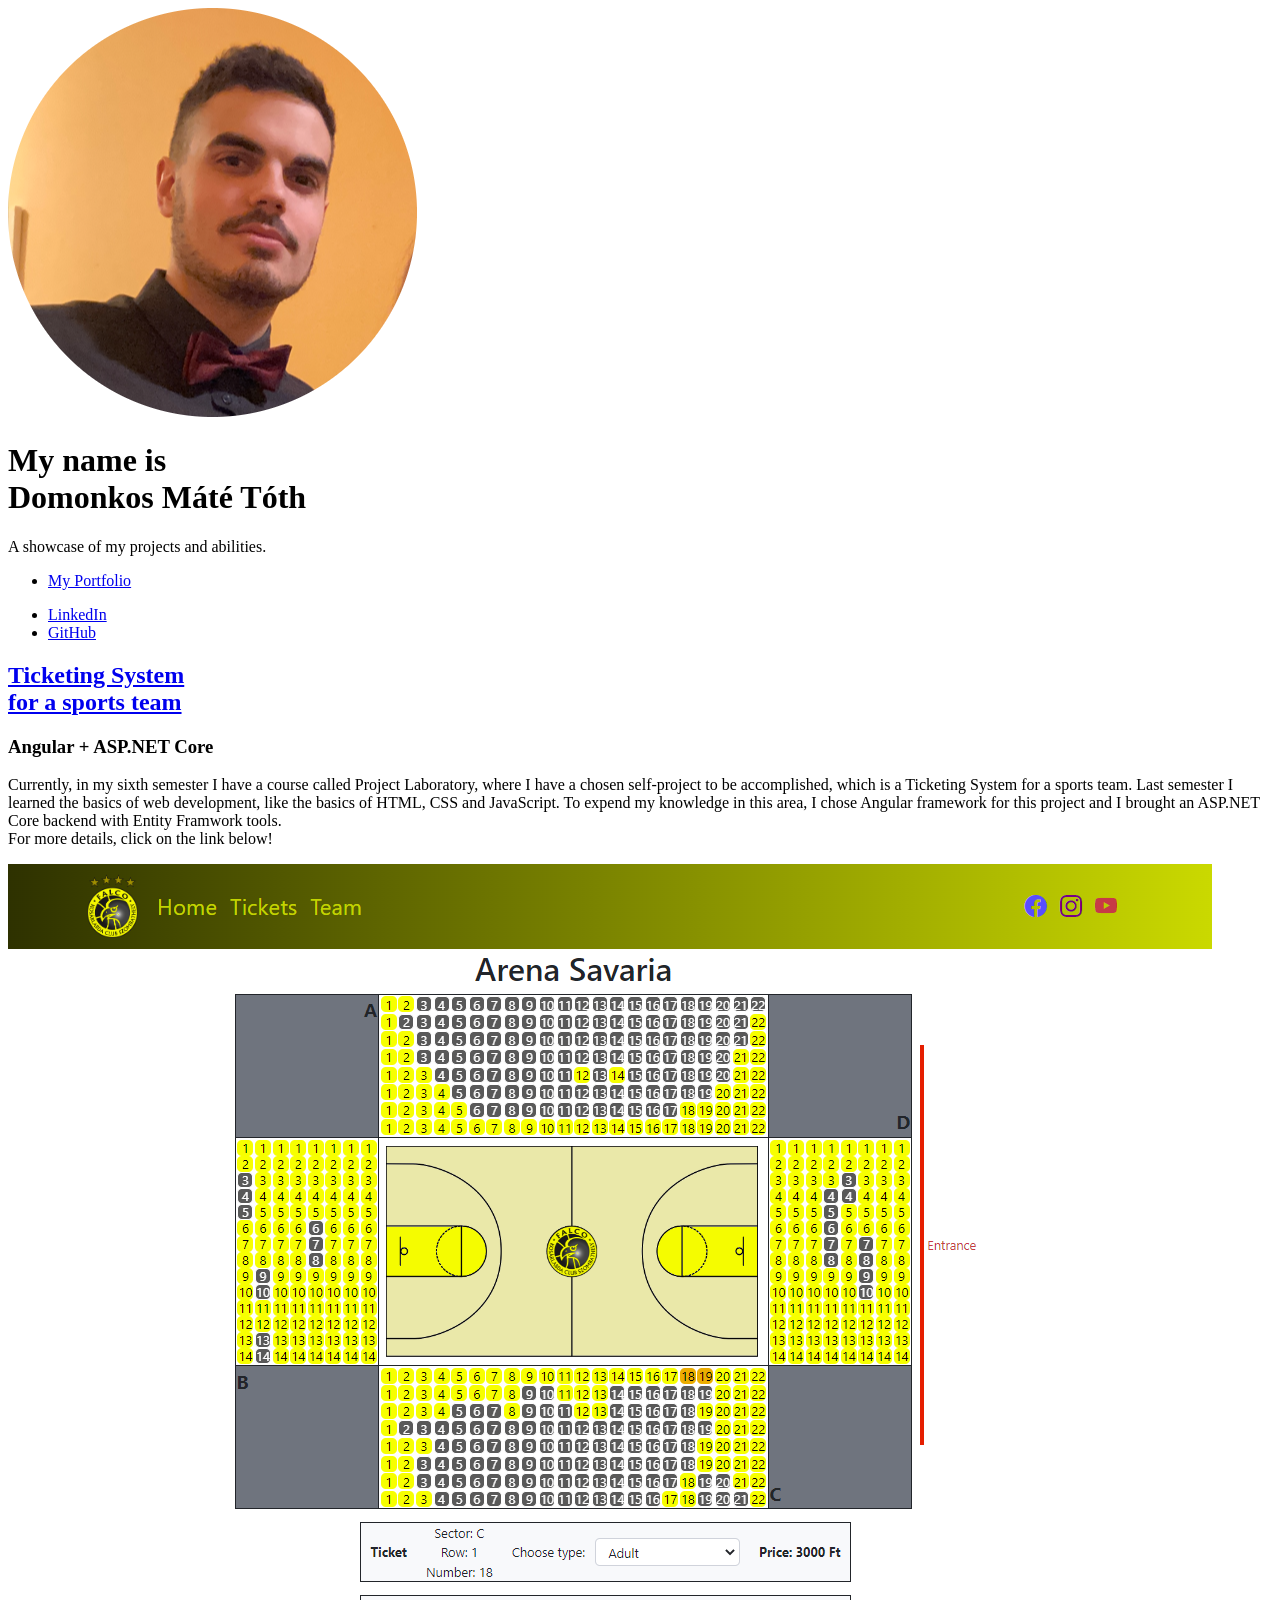
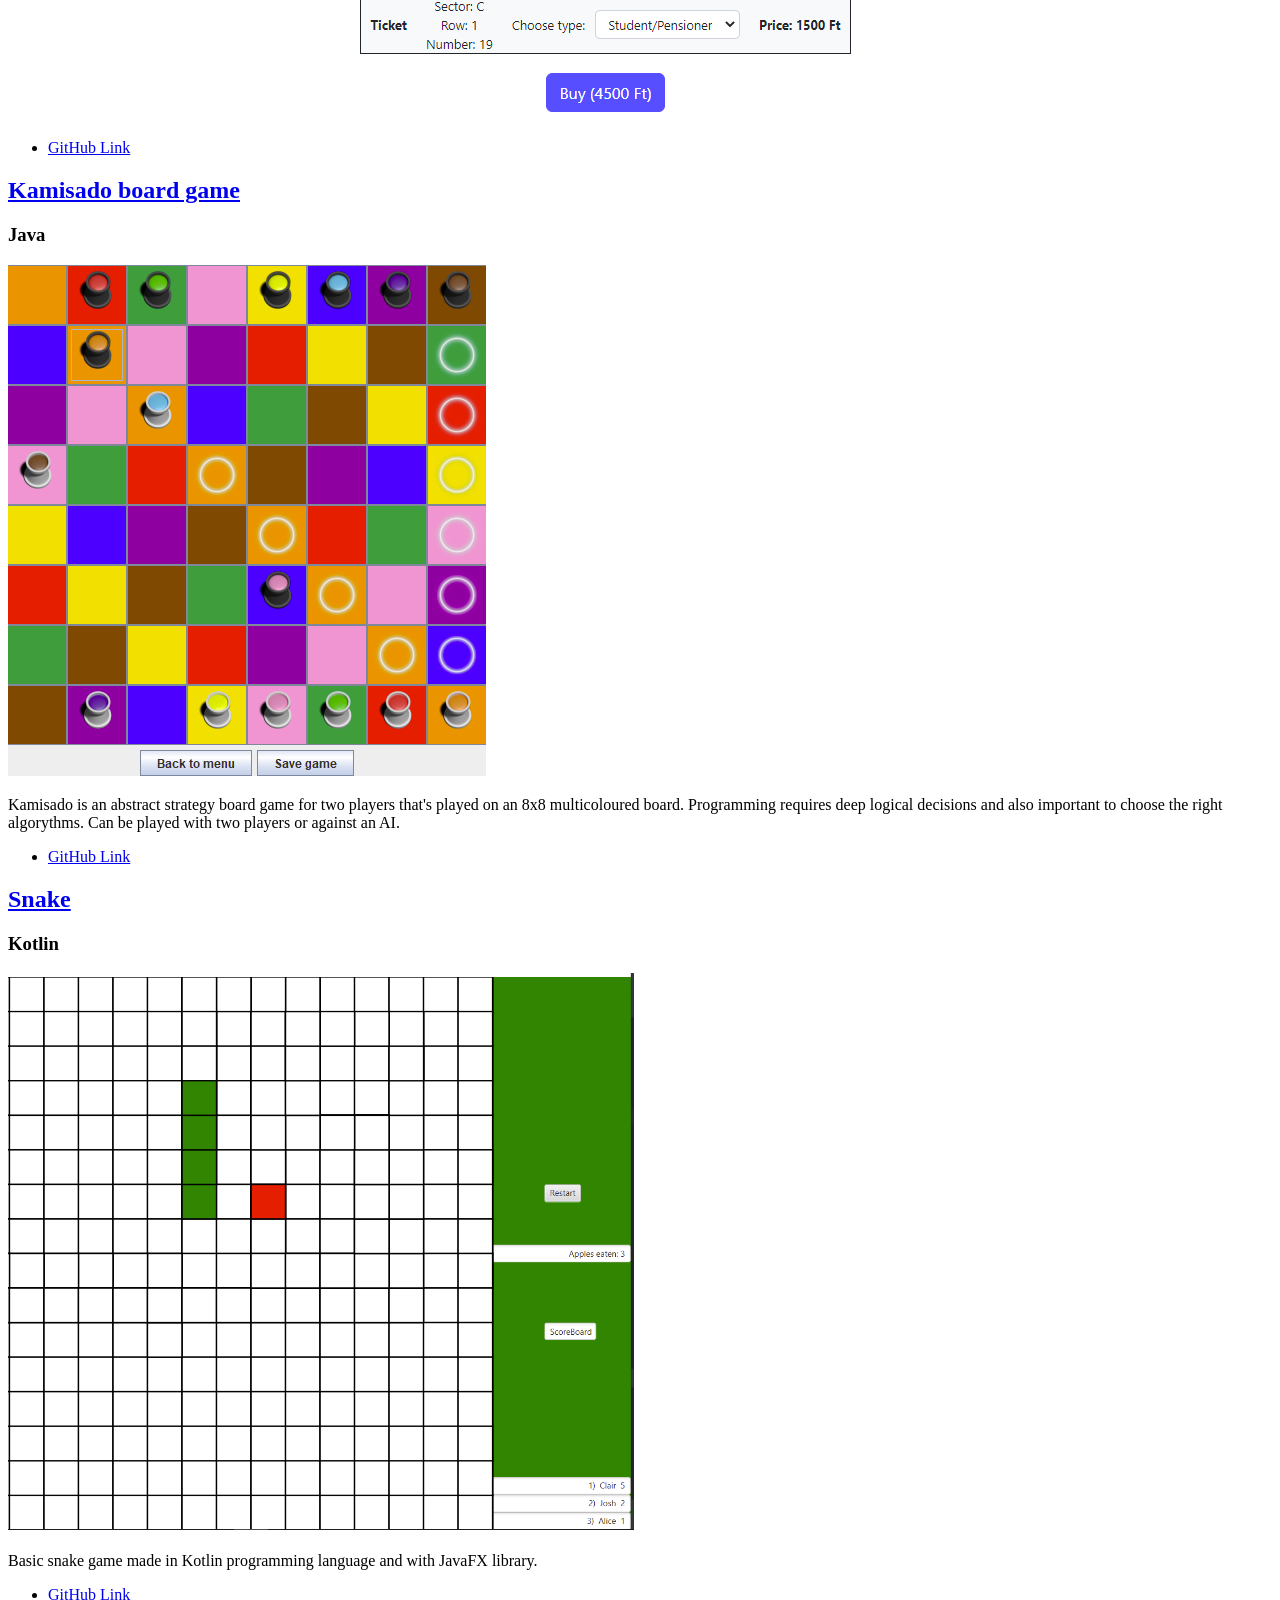
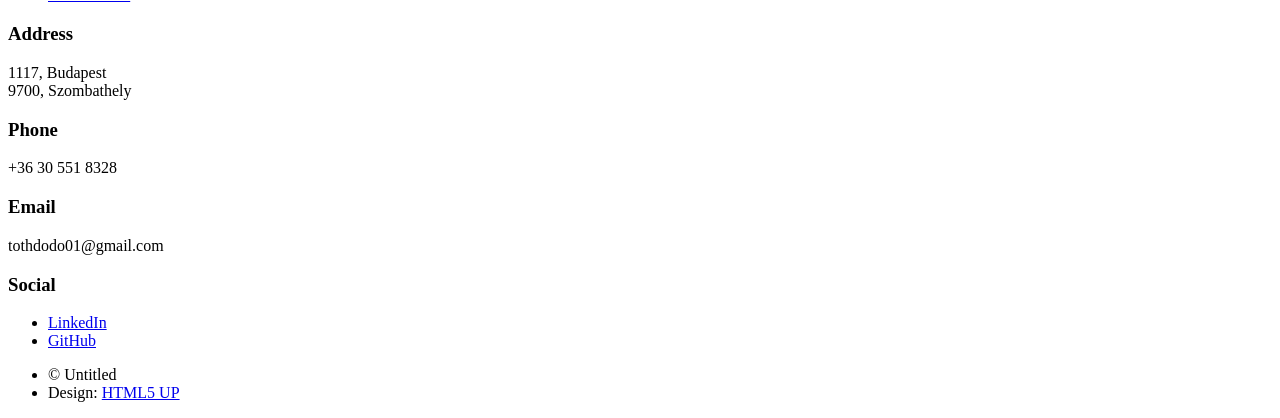
==== commit f6c75f3f: "ticketingsystem added" ====
--- a/index.html
+++ b/index.html
@@ -42,18 +42,19 @@
 						<!-- Featured Post -->
 							<article class="post featured">
 								<header class="major">
-									<h2><a href="#">Ticketing System<br />
+									<h2><a href="https://github.com/tothdodo/TicketingSystem">Ticketing System<br />
 									for a sports team</a></h2>
 									<h3>Angular + ASP.NET Core</h3>
 									<p>Currently, in my sixth semester I have a course called Project Laboratory, where I have a chosen self-project
 										to be accomplished, which is a Ticketing System for a sports team. Last semester I learned the basics of web development, like the
 										basics of HTML, CSS and JavaScript. To expend my knowledge in this area, I chose Angular framework for this project and I brought an
-										ASP.NET Core backend with Entity Framwork tools.
+										ASP.NET Core backend with Entity Framwork tools. <br>
+										For more details, click on the link below!
 									</p>
 								</header>
-								<a href="#" class="image main"><img src="images/pic01.jpg" alt="" /></a>
+								<a href="https://github.com/tothdodo/TicketingSystem" class="image main"><img src="images/ts_main_pic.png" alt="" /></a>
 								<ul class="actions special">
-									<li><a href="#" class="button large">Check it out</a></li>
+									<li><a href="https://github.com/tothdodo/TicketingSystem" class="button large">GitHub Link</a></li>
 								</ul>
 							</article>
 
@@ -68,7 +69,7 @@
 									<p>Kamisado is an abstract strategy board game for two players that's played on an 8x8 multicoloured board. Programming requires deep logical decisions
 										and also important to choose the right algorythms. Can be played with two players or against an AI.</p>
 									<ul class="actions special">
-										<li><a href="https://github.com/tothdodo/Kamisado" class="button">Check it out</a></li>
+										<li><a href="https://github.com/tothdodo/Kamisado" class="button">GitHub Link</a></li>
 									</ul>
 								</article>
 								<article>
@@ -79,7 +80,7 @@
 									<a href="https://github.com/tothdodo/snake_kotlin" class="image fit"><img src="images/snake.png" alt="" /></a>
 									<p>Basic snake game made in Kotlin programming language and with JavaFX library.</p>
 									<ul class="actions special">
-										<li><a href="https://github.com/tothdodo/snake_kotlin" class="button">Check it out</a></li>
+										<li><a href="https://github.com/tothdodo/snake_kotlin" class="button">GitHub Link</a></li>
 									</ul>
 								</article>
 							</section>
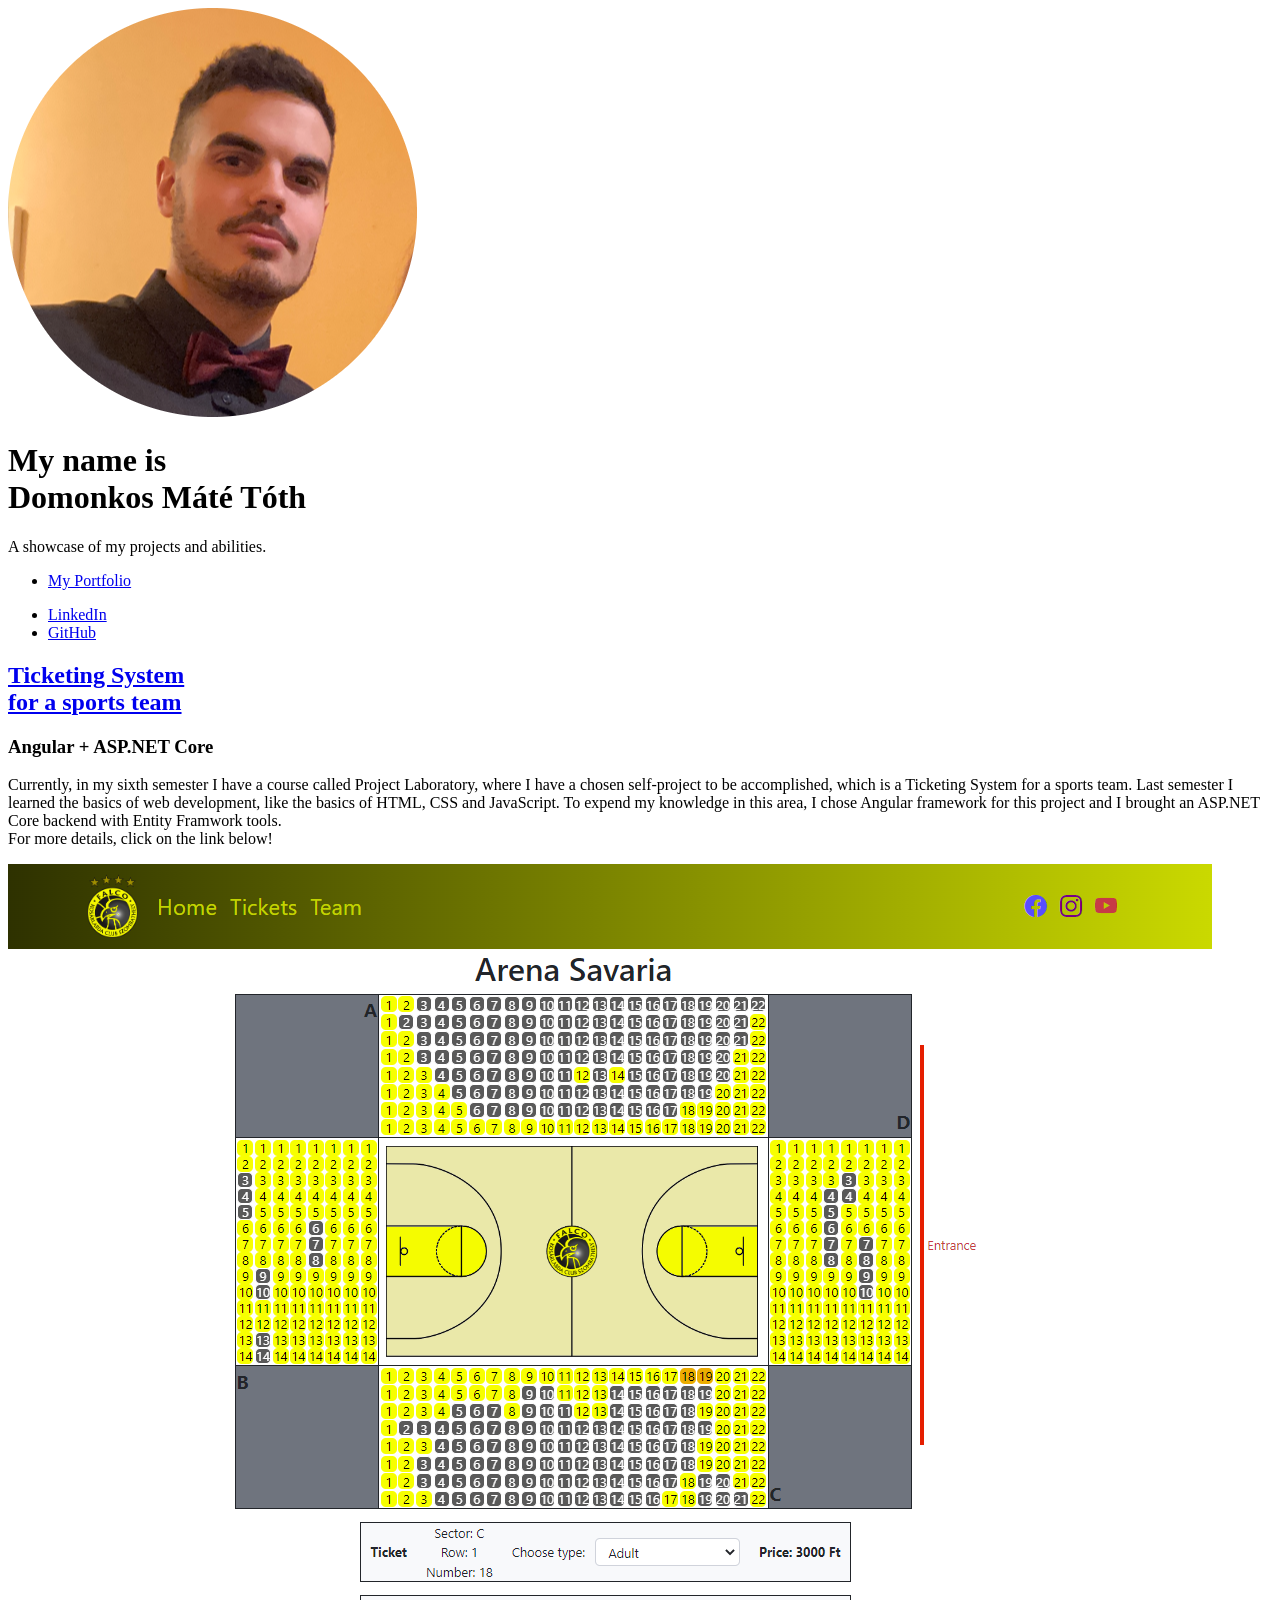
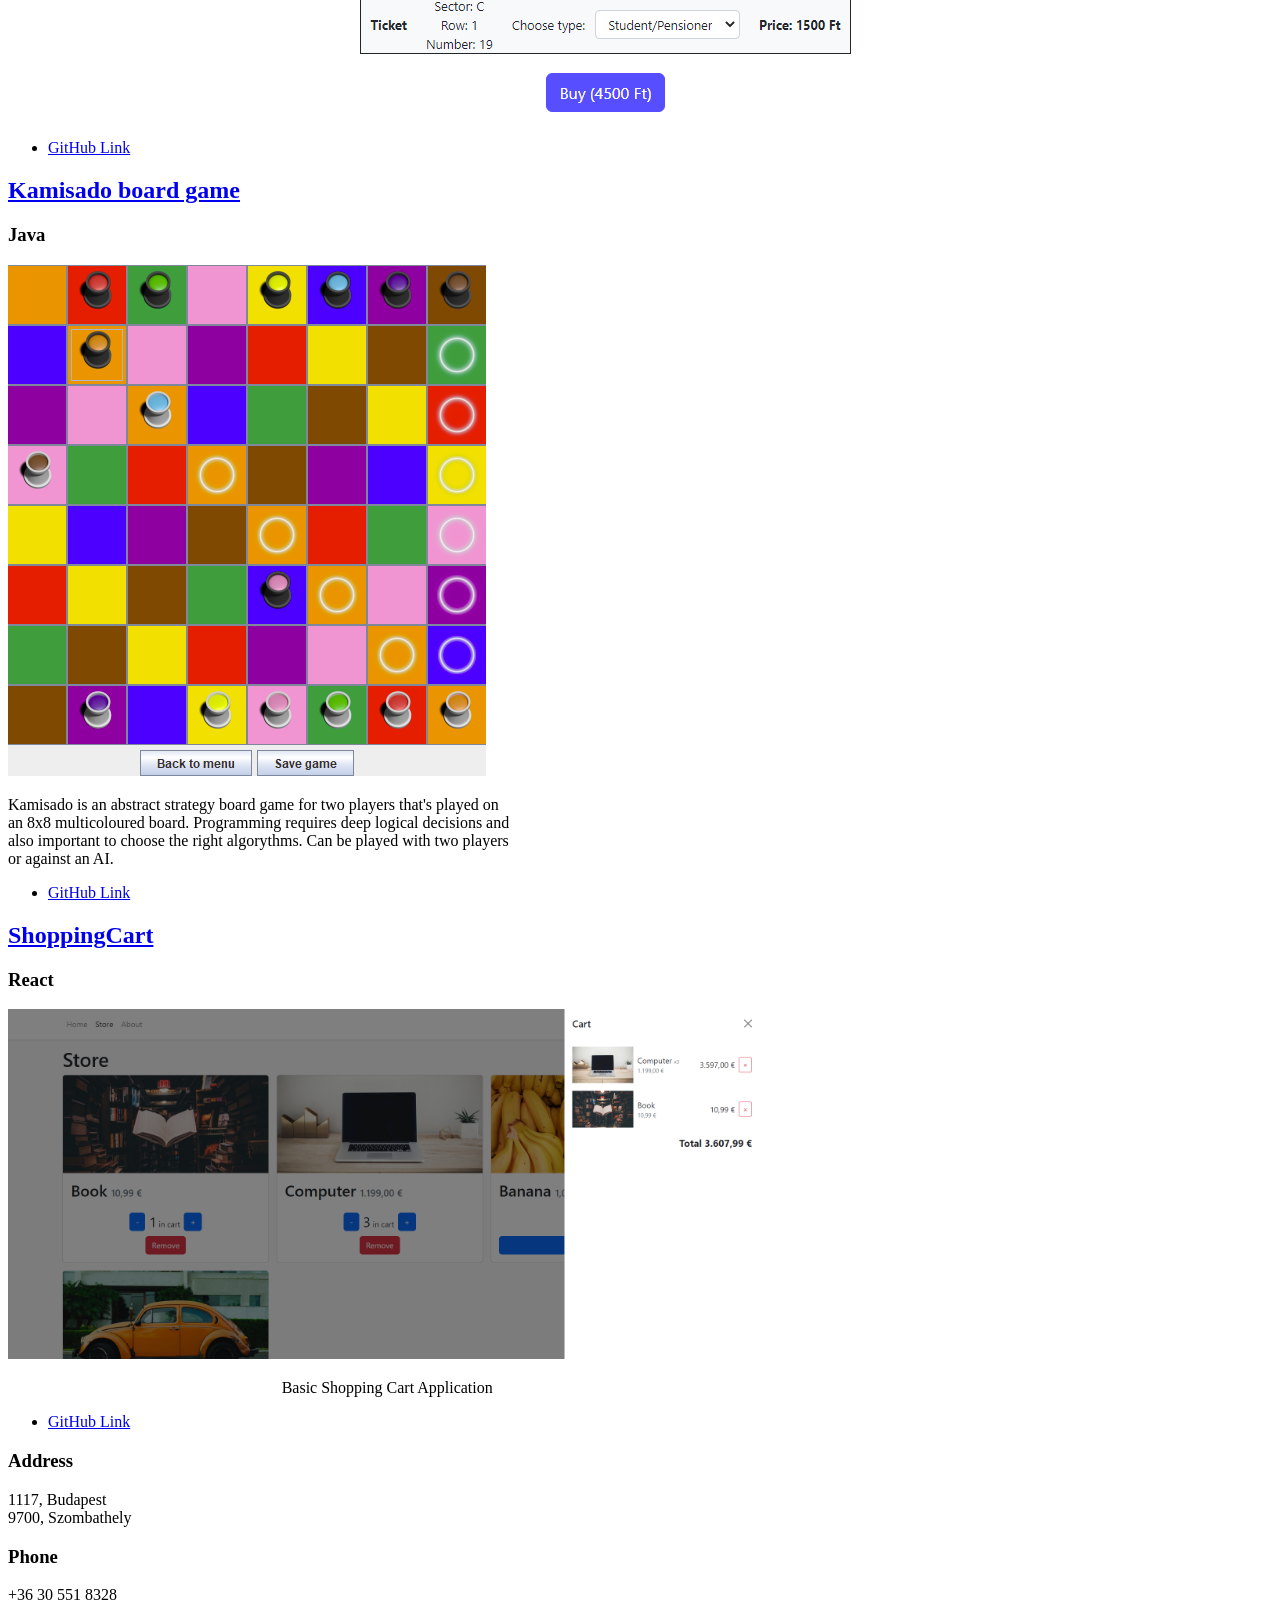
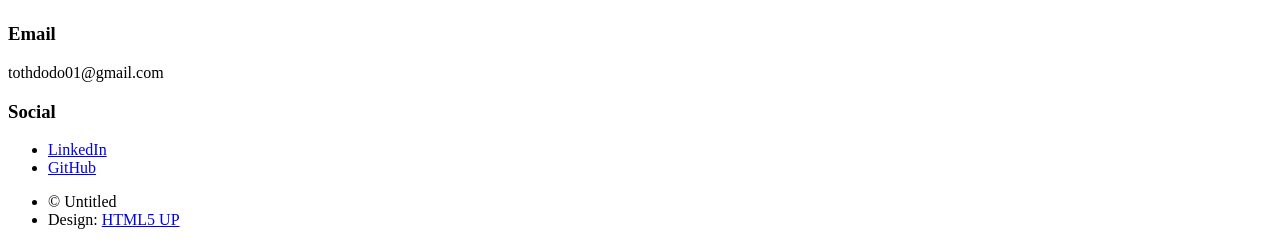
==== commit 692cc1bb: "shopping-cart" ====
--- a/index.html
+++ b/index.html
@@ -60,7 +60,7 @@
 
 						<!-- Posts -->
 							<section class="posts">
-								<article>
+								<article style="width: 40%;">
 									<header>
 										<h2><a href="https://github.com/tothdodo/Kamisado">Kamisado board game</a></h2>
 										<h3>Java</h3>	
@@ -72,15 +72,16 @@
 										<li><a href="https://github.com/tothdodo/Kamisado" class="button">GitHub Link</a></li>
 									</ul>
 								</article>
-								<article>
+								<article style="width: 60%;">
 									<header>
-										<h2><a href="https://github.com/tothdodo/snake_kotlin">Snake</a></h2>
-										<h3>Kotlin</h3>
+										<h2><a href="https://github.com/tothdodo/ShoppingCart">ShoppingCart</a></h2>
+										<h3>React</h3>
 									</header>
-									<a href="https://github.com/tothdodo/snake_kotlin" class="image fit"><img src="images/snake.png" alt="" /></a>
-									<p>Basic snake game made in Kotlin programming language and with JavaFX library.</p>
+									<a href="https://github.com/tothdodo/ShoppingCart" class="image fit">
+										<img src="images/shopping_cart.png" alt="" style="height:350px"/></a>
+									<p style="display: flex; justify-content: center;">Basic Shopping Cart Application</p>
 									<ul class="actions special">
-										<li><a href="https://github.com/tothdodo/snake_kotlin" class="button">GitHub Link</a></li>
+										<li><a href="https://github.com/tothdodo/ShoppingCart" class="button">GitHub Link</a></li>
 									</ul>
 								</article>
 							</section>
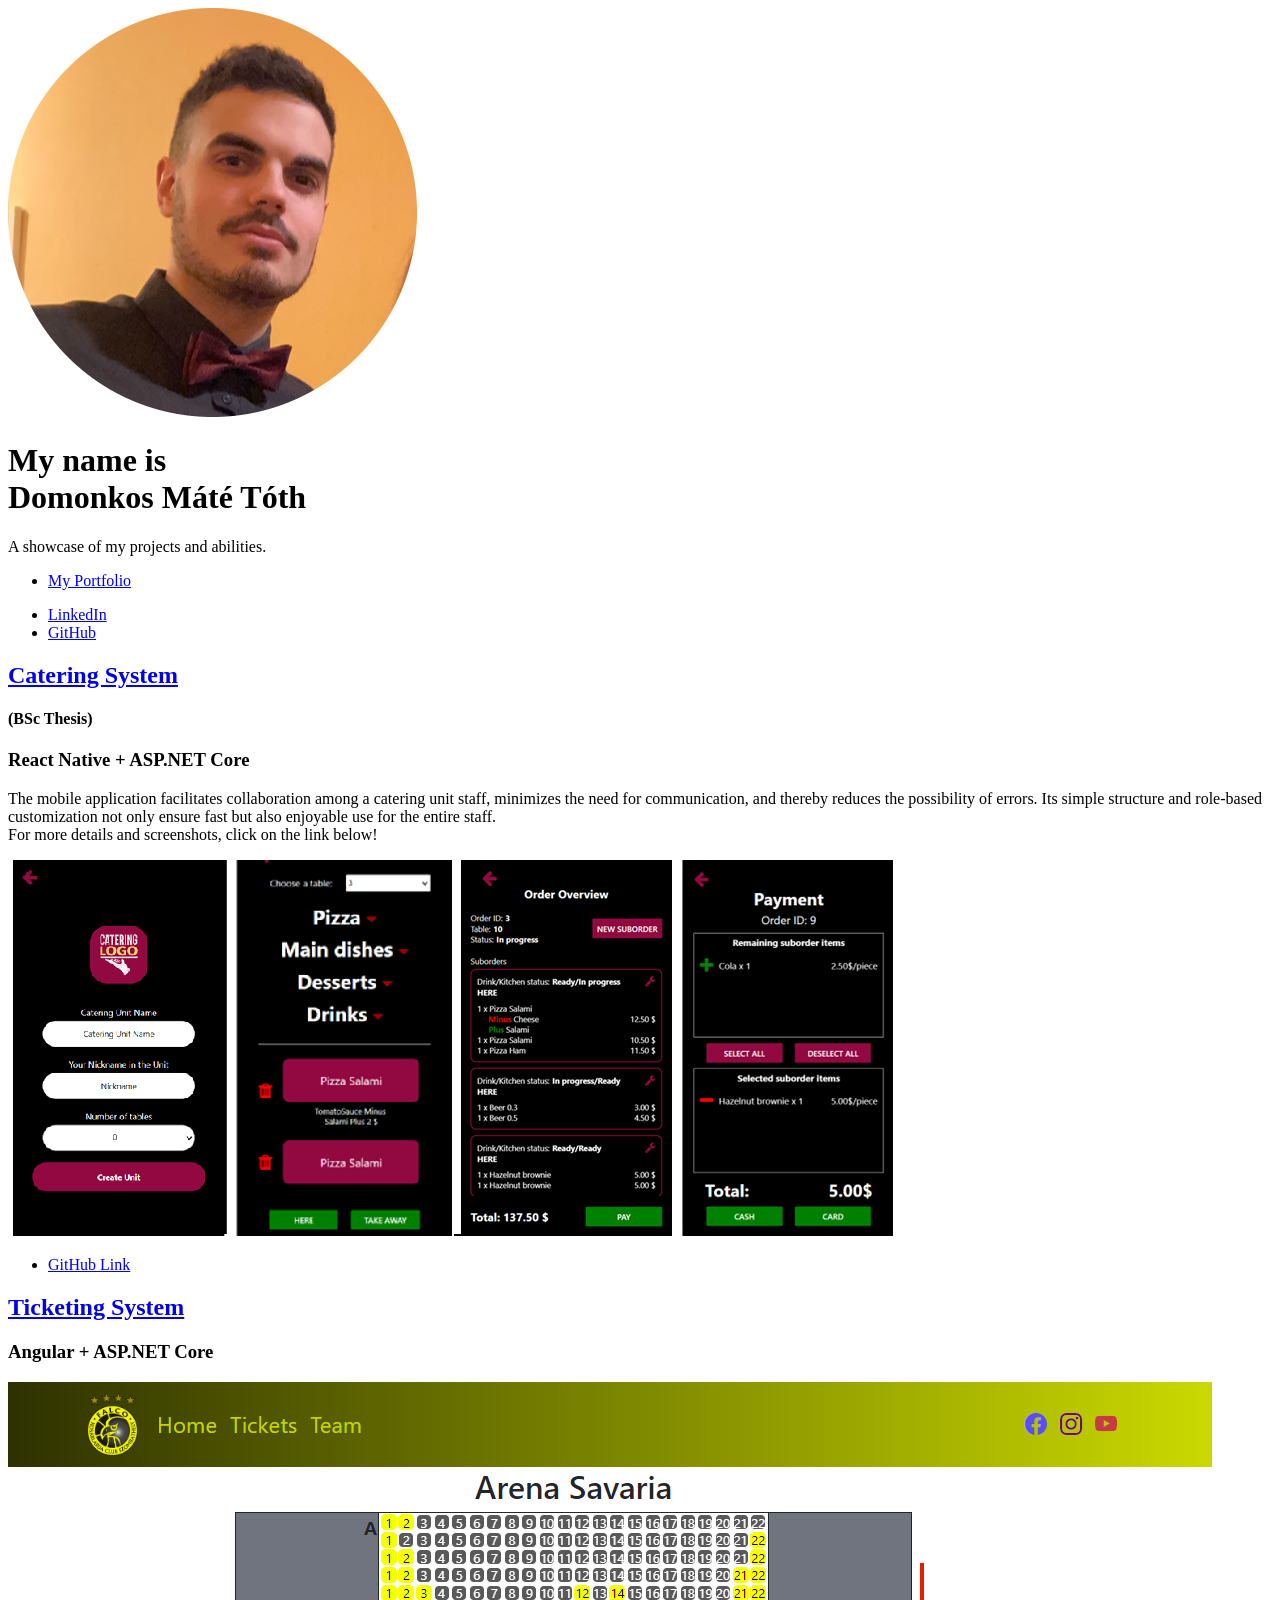
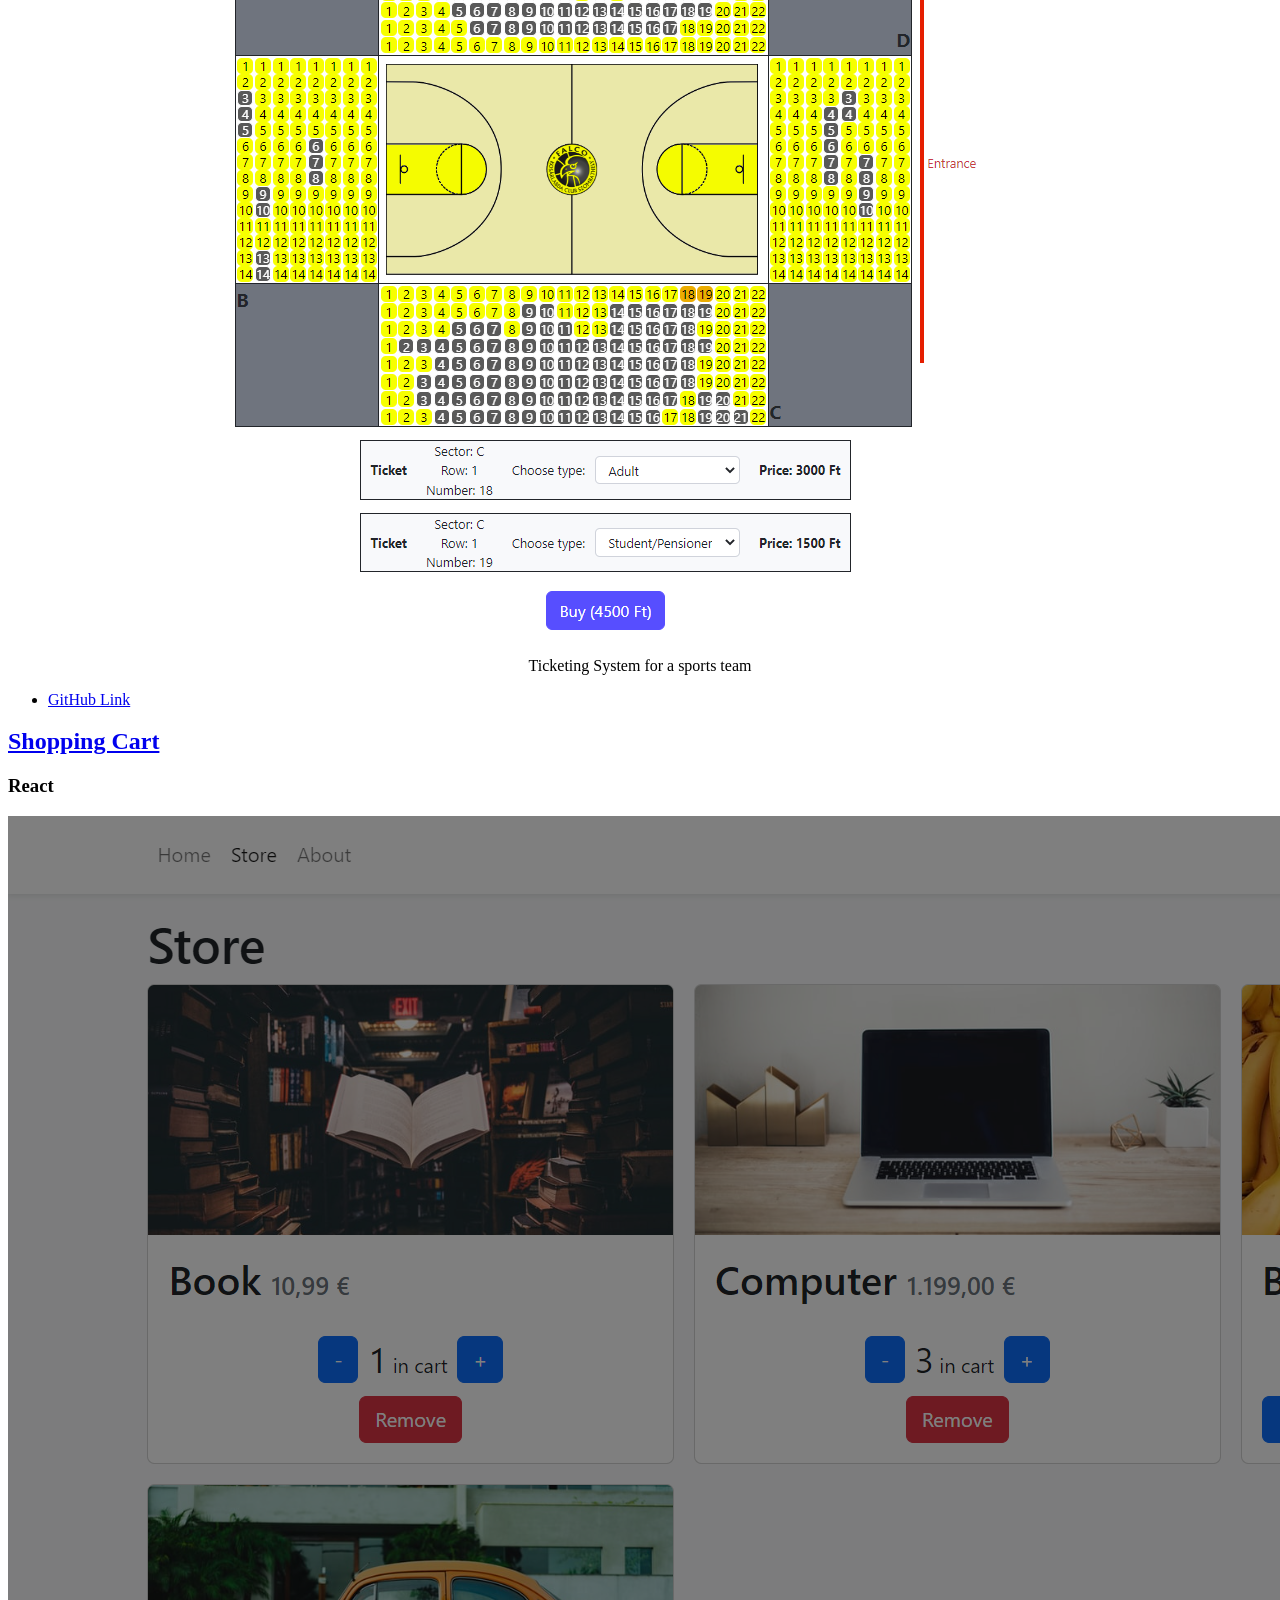
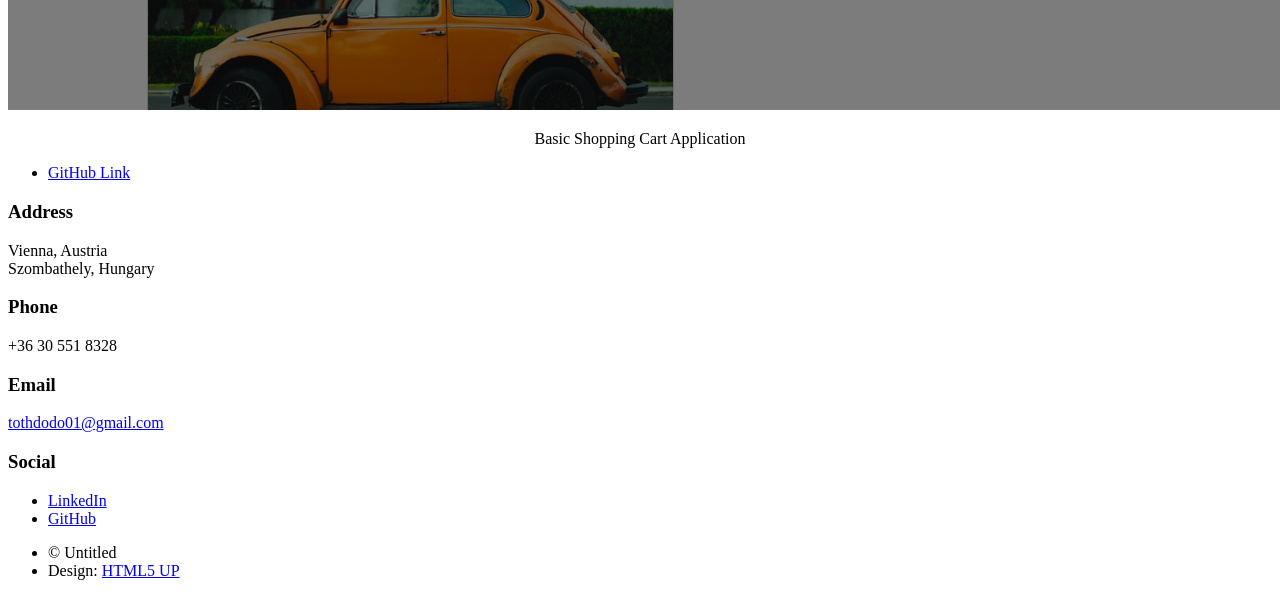
==== commit 5b202b3f: "Caterflow project added to portfolio" ====
--- a/index.html
+++ b/index.html
@@ -5,129 +5,141 @@
 	Free for personal and commercial use under the CCA 3.0 license (html5up.net/license)
 -->
 <html>
-	<head>
-		<title>Massively by HTML5 UP</title>
-		<meta charset="utf-8" />
-		<meta name="viewport" content="width=device-width, initial-scale=1, user-scalable=no" />
-		<link rel="stylesheet" href="assets/css/main.css" />
-		<noscript><link rel="stylesheet" href="assets/css/noscript.css" /></noscript>
-	</head>
-	<body class="is-preload">
 
-		<!-- Wrapper -->
-			<div id="wrapper" class="fade-in">
+<head>
+	<title>Massively by HTML5 UP</title>
+	<meta charset="utf-8" />
+	<meta name="viewport" content="width=device-width, initial-scale=1, user-scalable=no" />
+	<link rel="stylesheet" href="assets/css/main.css" />
+	<noscript>
+		<link rel="stylesheet" href="assets/css/noscript.css" />
+	</noscript>
+</head>
 
-				<!-- Intro -->
-					<div id="intro">
-						<img src="images/profile.png">
-						<h1>My name is<br />
-						Domonkos Máté Tóth</h1>
-						<p>A showcase of my projects and abilities.</p>
-					</div>
+<body class="is-preload">
 
-				<!-- Nav -->
-					<nav id="nav">
-						<ul class="links">
-							<li class="active"><a href="index.html">My Portfolio</a></li>
-						</ul>
-						<ul class="icons">
-							<li><a href="https://www.linkedin.com/in/domonkos-m%C3%A1t%C3%A9-t%C3%B3th-b01144271/" class="icon brands fa-linkedin"><span class="label">LinkedIn</span></a></li>
-							<li><a href="https://github.com/tothdodo" class="icon brands fa-github"><span class="label">GitHub</span></a></li>
-						</ul>
-					</nav>
+	<!-- Wrapper -->
+	<div id="wrapper" class="fade-in">
 
-				<!-- Main -->
-					<div id="main">
+		<!-- Intro -->
+		<div id="intro">
+			<img src="images/profile.png">
+			<h1>My name is<br />
+				Domonkos Máté Tóth</h1>
+			<p>A showcase of my projects and abilities.</p>
+		</div>
 
-						<!-- Featured Post -->
-							<article class="post featured">
-								<header class="major">
-									<h2><a href="https://github.com/tothdodo/TicketingSystem">Ticketing System<br />
-									for a sports team</a></h2>
-									<h3>Angular + ASP.NET Core</h3>
-									<p>Currently, in my sixth semester I have a course called Project Laboratory, where I have a chosen self-project
-										to be accomplished, which is a Ticketing System for a sports team. Last semester I learned the basics of web development, like the
-										basics of HTML, CSS and JavaScript. To expend my knowledge in this area, I chose Angular framework for this project and I brought an
-										ASP.NET Core backend with Entity Framwork tools. <br>
-										For more details, click on the link below!
-									</p>
-								</header>
-								<a href="https://github.com/tothdodo/TicketingSystem" class="image main"><img src="images/ts_main_pic.png" alt="" /></a>
-								<ul class="actions special">
-									<li><a href="https://github.com/tothdodo/TicketingSystem" class="button large">GitHub Link</a></li>
-								</ul>
-							</article>
+		<!-- Nav -->
+		<nav id="nav">
+			<ul class="links">
+				<li class="active"><a href="index.html">My Portfolio</a></li>
+			</ul>
+			<ul class="icons">
+				<li><a href="https://www.linkedin.com/in/domonkos-m%C3%A1t%C3%A9-t%C3%B3th-b01144271/"
+						class="icon brands fa-linkedin"><span class="label">LinkedIn</span></a></li>
+				<li><a href="https://github.com/tothdodo" class="icon brands fa-github"><span
+							class="label">GitHub</span></a></li>
+			</ul>
+		</nav>
 
-						<!-- Posts -->
-							<section class="posts">
-								<article style="width: 40%;">
-									<header>
-										<h2><a href="https://github.com/tothdodo/Kamisado">Kamisado board game</a></h2>
-										<h3>Java</h3>	
-									</header>
-									<a href="https://github.com/tothdodo/Kamisado" class="image fit"><img style="scale: calc(1)"src="images/kamisado.png" alt="" /></a>
-									<p>Kamisado is an abstract strategy board game for two players that's played on an 8x8 multicoloured board. Programming requires deep logical decisions
-										and also important to choose the right algorythms. Can be played with two players or against an AI.</p>
-									<ul class="actions special">
-										<li><a href="https://github.com/tothdodo/Kamisado" class="button">GitHub Link</a></li>
-									</ul>
-								</article>
-								<article style="width: 60%;">
-									<header>
-										<h2><a href="https://github.com/tothdodo/ShoppingCart">ShoppingCart</a></h2>
-										<h3>React</h3>
-									</header>
-									<a href="https://github.com/tothdodo/ShoppingCart" class="image fit">
-										<img src="images/shopping_cart.png" alt="" style="height:350px"/></a>
-									<p style="display: flex; justify-content: center;">Basic Shopping Cart Application</p>
-									<ul class="actions special">
-										<li><a href="https://github.com/tothdodo/ShoppingCart" class="button">GitHub Link</a></li>
-									</ul>
-								</article>
-							</section>
-					</div>
+		<!-- Main -->
+		<div id="main">
+			<!-- Featured Post -->
+			<article class="post featured">
+				<header class="major">
+					<h2 style="margin-bottom: 0px;"><a href="https://github.com/tothdodo/caterflow">Catering System</a>
+					</h2>
+					<h4>(BSc Thesis)</h4>
+					<h3>React Native + ASP.NET Core</h3>
+					<p>The mobile application facilitates collaboration among a catering unit staff, minimizes the need for
+						communication, and thereby reduces the possibility of errors. Its simple structure and
+						role-based customization not only ensure fast but also enjoyable use for the entire staff.<br>
+						For more details and screenshots, click on the link below!
+					</p>
+				</header>
+				<a href="https://github.com/tothdodo/caterflow" class="image"><img src="images/caterflow.png"
+						alt="" /></a>
+				<ul class="actions special">
+					<li><a href="https://github.com/tothdodo/caterflow" class="button large">GitHub Link</a></li>
+				</ul>
+			</article>
 
-				<!-- Footer -->
-					<footer id="footer">
-						<section class="split contact">
-							<section class="alt">
-								<h3>Address</h3>
-								<p>1117, Budapest<br />
-								9700, Szombathely</p>
-							</section>
-							<section>
-								<h3>Phone</h3>
-								<p>+36 30 551 8328</p>
-							</section>
-							<section>
-								<h3>Email</h3>
-								<p>tothdodo01@gmail.com</p>
-							</section>
-							<section>
-								<h3>Social</h3>
-								<ul class="icons alt">
-									<li><a href="https://www.linkedin.com/in/domonkos-m%C3%A1t%C3%A9-t%C3%B3th-b01144271/" class="icon brands alt fa-linkedin"><span class="label">LinkedIn</span></a></li>
-									<li><a href="https://github.com/tothdodo" class="label">GitHub</span></a></li>
-								</ul>
-							</section>
-						</section>
-					</footer>
+			<!-- Posts -->
+			<section class="posts">
+				<article>
+					<header>
+						<h2><a href="https://github.com/tothdodo/TicketingSystem">Ticketing System</a></h2>
+						<h3>Angular + ASP.NET Core</h3>
+					</header>
+					<a href="https://github.com/tothdodo/TicketingSystem" class="image fit">
+						<img src="images/ts_main_pic.png" alt="" /></a>
+					<p style="display: flex; justify-content: center;">Ticketing System for a sports team</p>
+					<ul class="actions special">
+						<li><a href="https://github.com/tothdodo/TicketingSystem" class="button">GitHub Link</a></li>
+					</ul>
+				</article>
+				<article>
+					<header>
+						<h2><a href="https://github.com/tothdodo/ShoppingCart">Shopping Cart</a></h2>
+						<h3>React</h3>
+					</header>
+					<a href="https://github.com/tothdodo/ShoppingCart" class="image fit">
+						<img src="images/shopping_cart.png" alt="" /></a>
+					<p style="display: flex; justify-content: center;">Basic Shopping Cart Application</p>
+					<ul class="actions special">
+						<li><a href="https://github.com/tothdodo/ShoppingCart" class="button">GitHub Link</a></li>
+					</ul>
+				</article>
+			</section>
+		</div>
 
-				<!-- Copyright -->
-					<div id="copyright">
-						<ul><li>&copy; Untitled</li><li>Design: <a href="https://html5up.net">HTML5 UP</a></li></ul>
-					</div>
+		<!-- Footer -->
+		<footer id="footer">
+			<section class="split contact">
+				<section class="alt">
+					<h3>Address</h3>
+					<p>Vienna, Austria<br />
+						Szombathely, Hungary</p>
+				</section>
+				<section>
+					<h3>Phone</h3>
+					<p>+36 30 551 8328</p>
+				</section>
+				<section>
+					<h3>Email</h3>
+					<p><a href="mailto:tothdodo01@gmail.com">tothdodo01@gmail.com</a></p>
+				</section>
 
-			</div>
+				<section>
+					<h3>Social</h3>
+					<ul class="icons alt">
+						<li><a href="https://www.linkedin.com/in/domonkos-m%C3%A1t%C3%A9-t%C3%B3th-b01144271/"
+								class="icon brands alt fa-linkedin"><span class="label">LinkedIn</span></a></li>
+						<li><a href="https://github.com/tothdodo" class="label">GitHub</span></a></li>
+					</ul>
+				</section>
+			</section>
+		</footer>
 
-		<!-- Scripts -->
-			<script src="assets/js/jquery.min.js"></script>
-			<script src="assets/js/jquery.scrollex.min.js"></script>
-			<script src="assets/js/jquery.scrolly.min.js"></script>
-			<script src="assets/js/browser.min.js"></script>
-			<script src="assets/js/breakpoints.min.js"></script>
-			<script src="assets/js/util.js"></script>
-			<script src="assets/js/main.js"></script>
+		<!-- Copyright -->
+		<div id="copyright">
+			<ul>
+				<li>&copy; Untitled</li>
+				<li>Design: <a href="https://html5up.net">HTML5 UP</a></li>
+			</ul>
+		</div>
 
-	</body>
+	</div>
+
+	<!-- Scripts -->
+	<script src="assets/js/jquery.min.js"></script>
+	<script src="assets/js/jquery.scrollex.min.js"></script>
+	<script src="assets/js/jquery.scrolly.min.js"></script>
+	<script src="assets/js/browser.min.js"></script>
+	<script src="assets/js/breakpoints.min.js"></script>
+	<script src="assets/js/util.js"></script>
+	<script src="assets/js/main.js"></script>
+
+</body>
+
 </html>
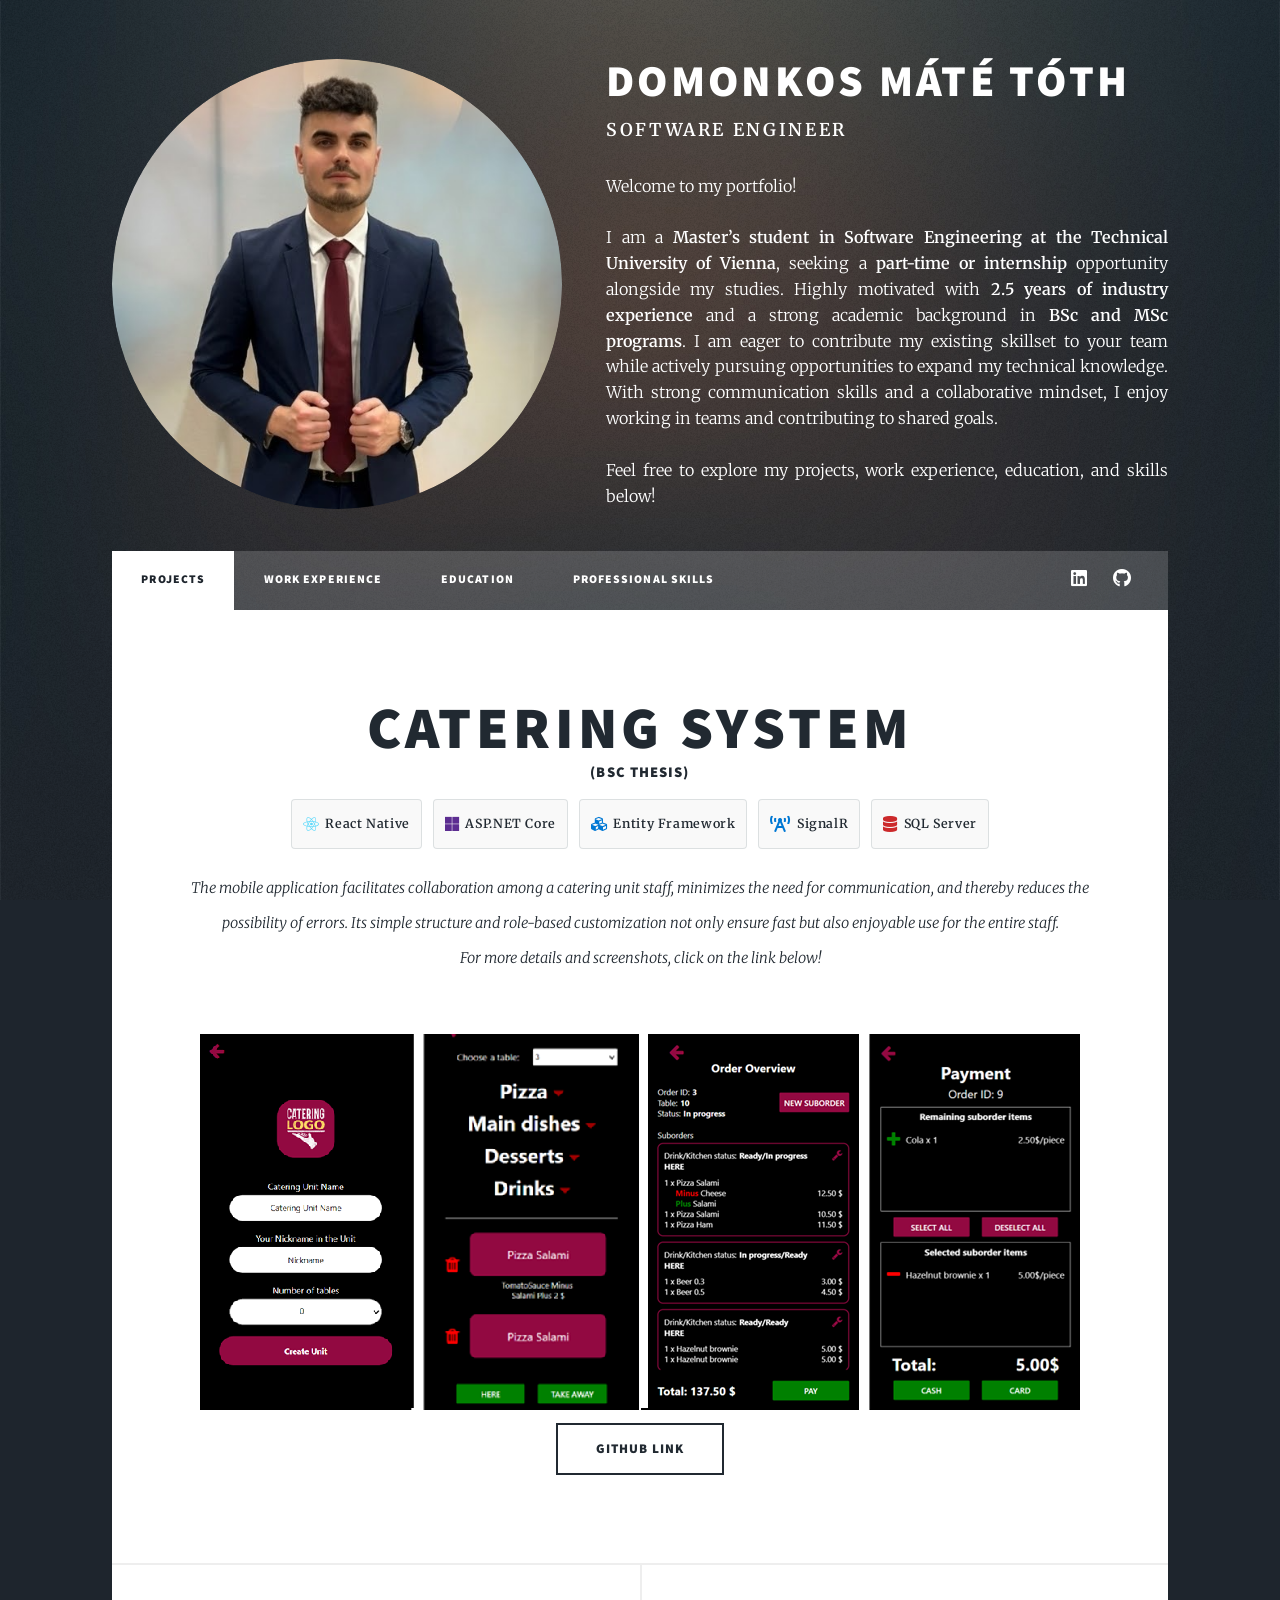
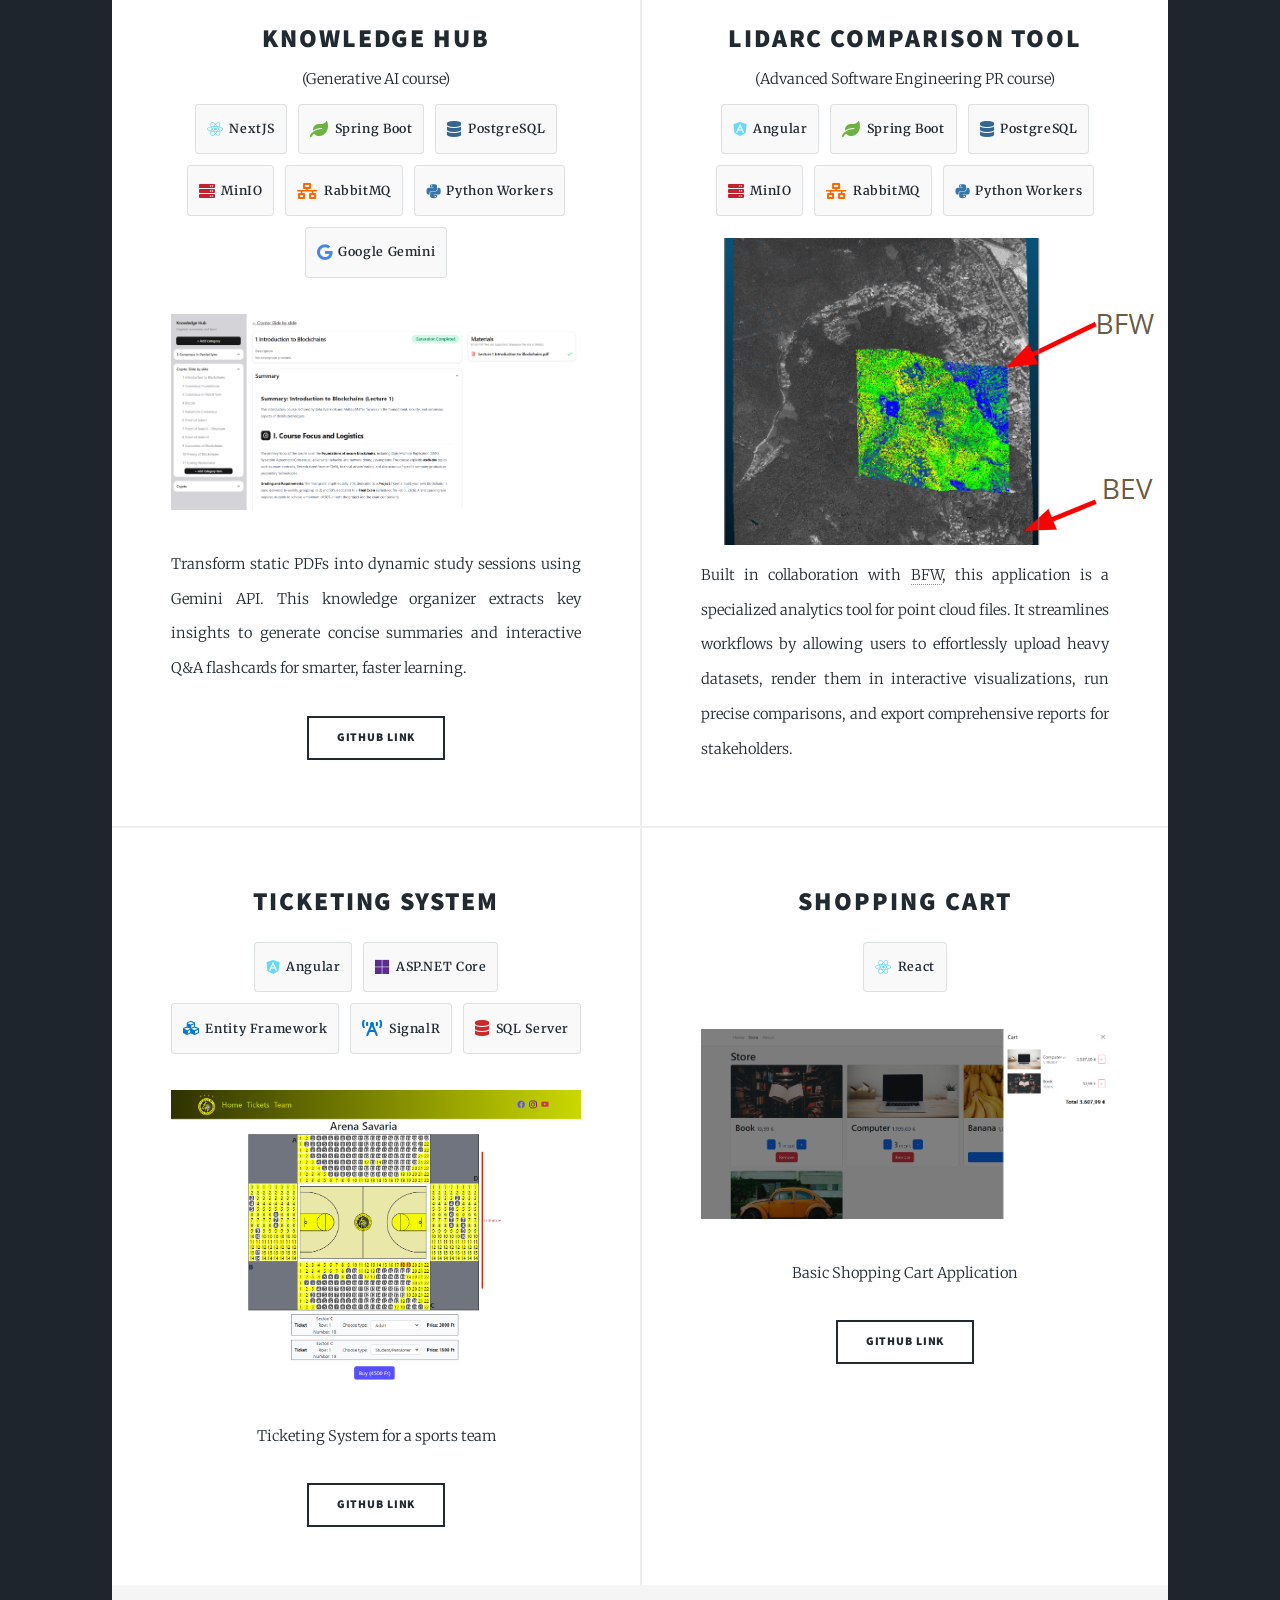
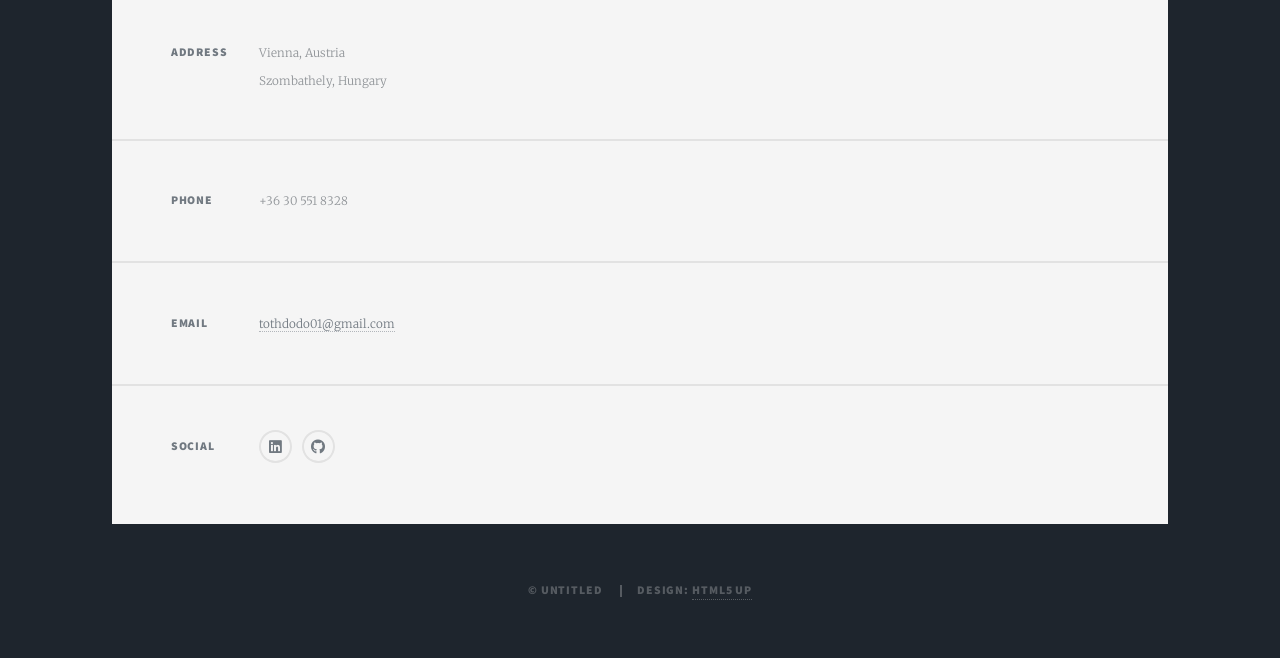
==== commit 08d5eb6f: "Separate topics" ====
--- a/index.html
+++ b/index.html
@@ -7,7 +7,7 @@
 <html>
 
 <head>
-	<title>Massively by HTML5 UP</title>
+	<title>Portfolio</title>
 	<meta charset="utf-8" />
 	<meta name="viewport" content="width=device-width, initial-scale=1, user-scalable=no" />
 	<link rel="stylesheet" href="assets/css/main.css" />
@@ -16,28 +16,64 @@
 	</noscript>
 </head>
 
-<body class="is-preload">
+<body>
 
 	<!-- Wrapper -->
 	<div id="wrapper" class="fade-in">
 
 		<!-- Intro -->
 		<div id="intro">
-			<img src="images/profile.png">
-			<h1>My name is<br />
-				Domonkos Máté Tóth</h1>
-			<p>A showcase of my projects and abilities.</p>
+			<div
+				style="display: flex; flex-wrap: wrap; align-items: flex-start; justify-content: center; gap: 3rem; max-width: 72rem;">
+				<div style="flex: 0 0 auto; text-align: center;">
+					<img src="images/cv_circular.png" alt="Profile Image"
+						style="width: 450px; max-width: 100%; border-radius: 50%;" />
+				</div>
+
+				<div style="flex: 1 1 350px;">
+					<h1 style="margin-bottom: 0.2rem; font-size: 3rem; line-height: 1.1; text-align: left;">Domonkos
+						Máté Tóth</h1>
+
+					<p
+						style="margin-bottom: 1.5rem; font-size: 1.2rem; font-weight: 600; text-transform: uppercase; letter-spacing: 0.15em; text-align: left;">
+						Software Engineer
+					</p>
+
+					<p
+						style="margin-bottom: 0; font-size: 1.1rem; line-height: 1.6; font-weight: 300; text-align:justify;">
+						Welcome to my portfolio!<br /><br />I am a <strong>Master’s student in Software
+							Engineering at the
+							Technical
+							University of Vienna</strong>, seeking a <strong>part-time or internship</strong>
+						opportunity alongside my studies. Highly motivated with <strong>2.5 years of industry
+							experience</strong> and a
+						strong academic
+						background in <strong>BSc and MSc programs</strong>. I am eager to contribute my existing
+						skillset to your team
+						while actively
+						pursuing opportunities to expand my technical knowledge. With strong communication skills and a
+						collaborative
+						mindset, I enjoy working in teams and contributing to shared goals.<br /><br />Feel free to
+						explore my
+						projects, work experience, education, and skills below!
+					</p>
+				</div>
+
+			</div>
 		</div>
 
 		<!-- Nav -->
 		<nav id="nav">
 			<ul class="links">
-				<li class="active"><a href="index.html">My Portfolio</a></li>
+				<li class="active"><a href="index.html#nav">Projects</a></li>
+				<li><a href="work.html#nav">Work Experience</a></li>
+				<li><a href="education.html#nav">Education</a></li>
+				<li><a href="skills.html#nav">Professional Skills</a></li>
 			</ul>
 			<ul class="icons">
 				<li><a href="https://www.linkedin.com/in/domonkos-m%C3%A1t%C3%A9-t%C3%B3th-b01144271/"
-						class="icon brands fa-linkedin"><span class="label">LinkedIn</span></a></li>
-				<li><a href="https://github.com/tothdodo" class="icon brands fa-github"><span
+						class="icon brands fa-linkedin" target="_blank"><span class="label">LinkedIn</span></a></li>
+				<li><a href="https://github.com/tothdodo" class="icon brands fa-github" target="_blank"><span
 							class="label">GitHub</span></a></li>
 			</ul>
 		</nav>
@@ -47,20 +83,46 @@
 			<!-- Featured Post -->
 			<article class="post featured">
 				<header class="major">
-					<h2 style="margin-bottom: 0px;"><a href="https://github.com/tothdodo/caterflow">Catering System</a>
+					<h2 style="margin-bottom: 0px;"><a href="https://github.com/tothdodo/caterflow"
+							target="_blank">Catering System</a>
 					</h2>
 					<h4>(BSc Thesis)</h4>
-					<h3>React Native + ASP.NET Core</h3>
-					<p>The mobile application facilitates collaboration among a catering unit staff, minimizes the need for
+					<div class="tech-container">
+						<span class="tech-badge">
+							<i class="icon brands fa-react" style="color: #61DAFB; font-size: 1.1rem;"></i> React Native
+						</span>
+
+						<span class="tech-badge">
+							<i class="icon brands fa-microsoft" style="color: #5C2D91; font-size: 1.1rem;"></i> ASP.NET
+							Core
+						</span>
+
+						<span class="tech-badge">
+							<i class="icon solid fa-cubes" style="color: #0078D4; font-size: 1.1rem;"></i> Entity
+							Framework
+						</span>
+
+						<span class="tech-badge">
+							<i class="icon solid fa-broadcast-tower" style="color: #0078D4; font-size: 1.1rem;"></i>
+							SignalR
+						</span>
+
+						<span class="tech-badge">
+							<i class="icon solid fa-database" style="color: #CC292B; font-size: 1.1rem;"></i> SQL Server
+						</span>
+					</div>
+					<p>The mobile application facilitates collaboration among a catering unit staff, minimizes the need
+						for
 						communication, and thereby reduces the possibility of errors. Its simple structure and
 						role-based customization not only ensure fast but also enjoyable use for the entire staff.<br>
 						For more details and screenshots, click on the link below!
 					</p>
 				</header>
-				<a href="https://github.com/tothdodo/caterflow" class="image"><img src="images/caterflow.png"
-						alt="" /></a>
+				<a href="https://github.com/tothdodo/caterflow" class="image" target="_blank"><img
+						src="images/caterflow.png" alt="" /></a>
 				<ul class="actions special">
-					<li><a href="https://github.com/tothdodo/caterflow" class="button large">GitHub Link</a></li>
+					<li><a href="https://github.com/tothdodo/caterflow" class="button large" target="_blank">GitHub
+							Link</a></li>
 				</ul>
 			</article>
 
@@ -68,26 +130,150 @@
 			<section class="posts">
 				<article>
 					<header>
-						<h2><a href="https://github.com/tothdodo/TicketingSystem">Ticketing System</a></h2>
-						<h3>Angular + ASP.NET Core</h3>
+						<h2 style="margin-bottom: 5px;"><a href="https://github.com/tothdodo/genai_project"
+								target="_blank">Knowledge Hub</a>
+						</h2>
+						<span>(Generative AI course)</span>
+						<div class="tech-container">
+							<span class="tech-badge">
+								<i class="icon brands fa-react" style="color: #61DAFB; font-size: 1.1rem;"></i> NextJS
+							</span>
+							<span class="tech-badge">
+								<i class="icon solid fa-leaf" style="color: #6DB33F; font-size: 1.1rem;"></i> Spring
+								Boot
+							</span>
+							<span class="tech-badge">
+								<i class="icon solid fa-database" style="color: #336791; font-size: 1.1rem;"></i>
+								PostgreSQL
+							</span>
+							<span class="tech-badge">
+								<i class="icon solid fa-server" style="color: #C7202C; font-size: 1.1rem;"></i> MinIO
+							</span>
+							<span class="tech-badge">
+								<i class="icon solid fa-network-wired" style="color: #FF6600; font-size: 1.1rem;"></i>
+								RabbitMQ
+							</span>
+							<span class="tech-badge">
+								<i class="icon brands fa-python" style="color: #3776AB; font-size: 1.1rem;"></i> Python
+								Workers
+							</span>
+							<span class="tech-badge">
+								<i class="icon brands fa-google" style="color: #4285F4; font-size: 1.1rem;"></i> Google
+								Gemini
+							</span>
+						</div>
 					</header>
-					<a href="https://github.com/tothdodo/TicketingSystem" class="image fit">
-						<img src="images/ts_main_pic.png" alt="" /></a>
-					<p style="display: flex; justify-content: center;">Ticketing System for a sports team</p>
+					<a href="https://github.com/tothdodo/genai_project" class="image fit" target="_blank">
+						<img src="images/genai_project.png" alt="" /></a>
+					<p style="text-align: justify;">
+						Transform static PDFs into dynamic study sessions using Gemini API.
+						This knowledge organizer extracts key insights to generate concise summaries and
+						interactive Q&A flashcards for smarter, faster learning.
+					</p>
 					<ul class="actions special">
-						<li><a href="https://github.com/tothdodo/TicketingSystem" class="button">GitHub Link</a></li>
+						<li><a href="https://github.com/tothdodo/genai_project" class="button" target="_blank">GitHub
+								Link</a></li>
 					</ul>
 				</article>
 				<article>
 					<header>
-						<h2><a href="https://github.com/tothdodo/ShoppingCart">Shopping Cart</a></h2>
-						<h3>React</h3>
+						<h2 style="margin-bottom: 5px;">
+							LiDARC Comparison Tool
+						</h2>
+						<span>(Advanced Software Engineering PR course)</span>
+						<div class="tech-container">
+							<span class="tech-badge">
+								<i class="icon brands fa-angular" style="color: #61DAFB; font-size: 1.1rem;"></i>
+								Angular
+							</span>
+							<span class="tech-badge">
+								<i class="icon solid fa-leaf" style="color: #6DB33F; font-size: 1.1rem;"></i> Spring
+								Boot
+							</span>
+							<span class="tech-badge">
+								<i class="icon solid fa-database" style="color: #336791; font-size: 1.1rem;"></i>
+								PostgreSQL
+							</span>
+							<span class="tech-badge">
+								<i class="icon solid fa-server" style="color: #C7202C; font-size: 1.1rem;"></i> MinIO
+							</span>
+							<span class="tech-badge">
+								<i class="icon solid fa-network-wired" style="color: #FF6600; font-size: 1.1rem;"></i>
+								RabbitMQ
+							</span>
+							<span class="tech-badge">
+								<i class="icon brands fa-python" style="color: #3776AB; font-size: 1.1rem;"></i> Python
+								Workers
+							</span>
+						</div>
 					</header>
-					<a href="https://github.com/tothdodo/ShoppingCart" class="image fit">
+					<img src="images/lidarc.png" alt="" />
+					<p style="text-align: justify;">
+						Built in collaboration with <a href="https://www.bfw.gv.at/en/" target="_blank">BFW</a>, this
+						application is a specialized analytics tool for point
+						cloud files.
+						It streamlines workflows by allowing users to effortlessly upload heavy datasets,
+						render them in interactive visualizations, run precise comparisons,
+						and export comprehensive reports for stakeholders.
+					</p>
+				</article>
+			</section>
+			<section class="posts">
+				<article>
+					<header>
+						<h2><a href="https://github.com/tothdodo/TicketingSystem" target="_blank">Ticketing System</a>
+						</h2>
+						<div class="tech-container">
+							<span class="tech-badge">
+								<i class="icon brands fa-angular" style="color: #61DAFB; font-size: 1.1rem;"></i>
+								Angular
+							</span>
+
+							<span class="tech-badge">
+								<i class="icon brands fa-microsoft" style="color: #5C2D91; font-size: 1.1rem;"></i>
+								ASP.NET
+								Core
+							</span>
+
+							<span class="tech-badge">
+								<i class="icon solid fa-cubes" style="color: #0078D4; font-size: 1.1rem;"></i> Entity
+								Framework
+							</span>
+
+							<span class="tech-badge">
+								<i class="icon solid fa-broadcast-tower" style="color: #0078D4; font-size: 1.1rem;"></i>
+								SignalR
+							</span>
+
+							<span class="tech-badge">
+								<i class="icon solid fa-database" style="color: #CC292B; font-size: 1.1rem;"></i> SQL
+								Server
+							</span>
+						</div>
+					</header>
+					<a href="https://github.com/tothdodo/TicketingSystem" class="image fit" target="_blank">
+						<img src="images/ts_main_pic.png" alt="" /></a>
+					<p style="display: flex; justify-content: center;">Ticketing System for a sports team</p>
+					<ul class="actions special">
+						<li><a href="https://github.com/tothdodo/TicketingSystem" class="button" target="_blank">GitHub
+								Link</a></li>
+					</ul>
+				</article>
+				<article>
+					<header>
+						<h2><a href="https://github.com/tothdodo/ShoppingCart" target="_blank">Shopping Cart</a></h2>
+						<div class="tech-container">
+							<span class="tech-badge">
+								<i class="icon brands fa-react" style="color: #61DAFB; font-size: 1.1rem;"></i> React
+							</span>
+						</div>
+					</header>
+					<a href="https://github.com/tothdodo/ShoppingCart" class="image fit" target="_blank">
 						<img src="images/shopping_cart.png" alt="" /></a>
 					<p style="display: flex; justify-content: center;">Basic Shopping Cart Application</p>
 					<ul class="actions special">
-						<li><a href="https://github.com/tothdodo/ShoppingCart" class="button">GitHub Link</a></li>
+						<li><a href="https://github.com/tothdodo/ShoppingCart" class="button" target="_blank">GitHub
+								Link</a></li>
 					</ul>
 				</article>
 			</section>
@@ -114,8 +300,10 @@
 					<h3>Social</h3>
 					<ul class="icons alt">
 						<li><a href="https://www.linkedin.com/in/domonkos-m%C3%A1t%C3%A9-t%C3%B3th-b01144271/"
-								class="icon brands alt fa-linkedin"><span class="label">LinkedIn</span></a></li>
-						<li><a href="https://github.com/tothdodo" class="label">GitHub</span></a></li>
+								class="icon brands alt fa-linkedin" target="_blank"><span
+									class="label">LinkedIn</span></a></li>
+						<li><a href="https://github.com/tothdodo" class="icon brands alt fa-github"
+								target="_blank"><span class="label">GitHub</span></a></li>
 					</ul>
 				</section>
 			</section>
--- a/assets/css/main.css
+++ b/assets/css/main.css
@@ -1,50 +1,136 @@
 @import url(fontawesome-all.min.css);
 @import url("https://fonts.googleapis.com/css?family=Merriweather:300,700,300italic,700italic|Source+Sans+Pro:900");
 
-/*
-	Massively by HTML5 UP
-	html5up.net | @ajlkn
-	Free for personal and commercial use under the CCA 3.0 license (html5up.net/license)
+/*
+	Massively by HTML5 UP
+	html5up.net | @ajlkn
+	Free for personal and commercial use under the CCA 3.0 license (html5up.net/license)
 */
 
-html, body, div, span, applet, object,
-iframe, h1, h2, h3, h4, h5, h6, p, blockquote,
-pre, a, abbr, acronym, address, big, cite,
-code, del, dfn, em, img, ins, kbd, q, s, samp,
-small, strike, strong, sub, sup, tt, var, b,
-u, i, center, dl, dt, dd, ol, ul, li, fieldset,
-form, label, legend, table, caption, tbody,
-tfoot, thead, tr, th, td, article, aside,
-canvas, details, embed, figure, figcaption,
-footer, header, hgroup, menu, nav, output, ruby,
-section, summary, time, mark, audio, video {
+html,
+body,
+div,
+span,
+applet,
+object,
+iframe,
+h1,
+h2,
+h3,
+h4,
+h5,
+h6,
+p,
+blockquote,
+pre,
+a,
+abbr,
+acronym,
+address,
+big,
+cite,
+code,
+del,
+dfn,
+em,
+img,
+ins,
+kbd,
+q,
+s,
+samp,
+small,
+strike,
+strong,
+sub,
+sup,
+tt,
+var,
+b,
+u,
+i,
+center,
+dl,
+dt,
+dd,
+ol,
+ul,
+li,
+fieldset,
+form,
+label,
+legend,
+table,
+caption,
+tbody,
+tfoot,
+thead,
+tr,
+th,
+td,
+article,
+aside,
+canvas,
+details,
+embed,
+figure,
+figcaption,
+footer,
+header,
+hgroup,
+menu,
+nav,
+output,
+ruby,
+section,
+summary,
+time,
+mark,
+audio,
+video {
 	margin: 0;
 	padding: 0;
 	border: 0;
 	font-size: 100%;
 	font: inherit;
-	vertical-align: baseline;}
-
-article, aside, details, figcaption, figure,
-footer, header, hgroup, menu, nav, section {
-	display: block;}
+	vertical-align: baseline;
+}
+
+article,
+aside,
+details,
+figcaption,
+figure,
+footer,
+header,
+hgroup,
+menu,
+nav,
+section {
+	display: block;
+}
 
 body {
 	line-height: 1;
 }
 
-ol, ul {
+ol,
+ul {
 	list-style: none;
 }
 
-blockquote, q {
+blockquote,
+q {
 	quotes: none;
 }
 
-	blockquote:before, blockquote:after, q:before, q:after {
-		content: '';
-		content: none;
-	}
+blockquote:before,
+blockquote:after,
+q:before,
+q:after {
+	content: '';
+	content: none;
+}
 
 table {
 	border-collapse: collapse;
@@ -65,7 +151,9 @@
 	padding: 0;
 }
 
-input, select, textarea {
+input,
+select,
+textarea {
 	-moz-appearance: none;
 	-webkit-appearance: none;
 	-ms-appearance: none;
@@ -74,255 +162,526 @@
 
 /* Basic */
 
-	@-ms-viewport {
-		width: device-width;
-	}
-
+@-ms-viewport {
+	width: device-width;
+}
+
+body {
+	-ms-overflow-style: scrollbar;
+}
+
+@media screen and (max-width: 480px) {
+
+	html,
 	body {
-		-ms-overflow-style: scrollbar;
-	}
-
-	@media screen and (max-width: 480px) {
-
-		html, body {
-			min-width: 320px;
-		}
-
-	}
+		min-width: 320px;
+	}
+
+}
+
+html {
+	box-sizing: border-box;
+}
+
+*,
+*:before,
+*:after {
+	box-sizing: inherit;
+}
+
+body {
+	background-color: #1e252d;
+}
+
+body.is-preload *,
+body.is-preload *:before,
+body.is-preload *:after {
+	-moz-animation: none !important;
+	-webkit-animation: none !important;
+	-ms-animation: none !important;
+	animation: none !important;
+	-moz-transition: none !important;
+	-webkit-transition: none !important;
+	-ms-transition: none !important;
+	transition: none !important;
+}
+
+/* Type */
+
+html {
+	font-size: 16pt;
+}
+
+@media screen and (max-width: 1680px) {
 
 	html {
-		box-sizing: border-box;
-	}
-
-	*, *:before, *:after {
-		box-sizing: inherit;
-	}
-
-	body {
-		background-color: #1e252d;
-	}
-
-		body.is-preload *, body.is-preload *:before, body.is-preload *:after {
-			-moz-animation: none !important;
-			-webkit-animation: none !important;
-			-ms-animation: none !important;
-			animation: none !important;
-			-moz-transition: none !important;
-			-webkit-transition: none !important;
-			-ms-transition: none !important;
-			transition: none !important;
-		}
-
-/* Type */
+		font-size: 12pt;
+	}
+
+}
+
+@media screen and (max-width: 1280px) {
 
 	html {
-		font-size: 16pt;
-	}
-
-		@media screen and (max-width: 1680px) {
-
-			html {
-				font-size: 12pt;
-			}
-
-		}
-
-		@media screen and (max-width: 1280px) {
-
-			html {
-				font-size: 11pt;
-			}
-
-		}
-
-		@media screen and (max-width: 360px) {
-
-			html {
-				font-size: 10pt;
-			}
-
-		}
-
-	body {
-		color: #212931;
-	}
-
-	body, input, select, textarea {
-		font-family: "Merriweather", Georgia, serif;
-		font-weight: 300;
-		font-size: 1rem;
-		line-height: 2.375;
-	}
-
-	a {
-		-moz-transition: color 0.2s ease-in-out, background-color 0.2s ease-in-out, border-color 0.2s ease-in-out, box-shadow 0.2s ease-in-out;
-		-webkit-transition: color 0.2s ease-in-out, background-color 0.2s ease-in-out, border-color 0.2s ease-in-out, box-shadow 0.2s ease-in-out;
-		-ms-transition: color 0.2s ease-in-out, background-color 0.2s ease-in-out, border-color 0.2s ease-in-out, box-shadow 0.2s ease-in-out;
-		transition: color 0.2s ease-in-out, background-color 0.2s ease-in-out, border-color 0.2s ease-in-out, box-shadow 0.2s ease-in-out;
-		border-bottom: dotted 1px;
-		text-decoration: none;
-	}
-
-		a:hover {
-			border-bottom-color: transparent;
-		}
-
-	strong, b {
-		font-weight: 600;
-	}
-
-	em, i {
-		font-style: italic;
-	}
-
-	p {
-		text-align: justify;
-		margin: 0 0 2rem 0;
-	}
-
-	h1, h2, h3, h4, h5, h6 {
-		font-family: "Source Sans Pro", Helvetica, sans-serif;
-		font-weight: 900;
-		line-height: 1.5;
-		letter-spacing: 0.075em;
-		text-transform: uppercase;
-		margin: 0 0 1rem 0;
-	}
-
-		h1 a, h2 a, h3 a, h4 a, h5 a, h6 a {
-			border-bottom: 0;
-			color: inherit;
-			text-decoration: none;
-		}
-
-	h1 {
-		font-size: 4rem;
-		line-height: 1.1;
-		margin: 0 0 2rem 0;
-	}
-
-	h2 {
-		font-size: 1.75rem;
-		line-height: 1.3;
-		margin: 0 0 1.5rem 0;
-	}
-
-	h3 {
-		font-size: 1.25rem;
-		margin: 0 0 1.5rem 0;
-	}
-
-	h4 {
-		font-size: 1rem;
-	}
-
-	h5 {
-		font-size: 0.9rem;
-	}
-
-	h6 {
-		font-size: 0.8rem;
-	}
-
-	sub {
-		font-size: 0.8rem;
-		position: relative;
-		top: 0.5rem;
-	}
-
-	sup {
-		font-size: 0.8rem;
-		position: relative;
-		top: -0.5rem;
-	}
-
-	blockquote {
-		border-left: solid 4px;
-		font-style: italic;
-		margin: 0 0 2rem 0;
-		padding: 0.5rem 0 0.5rem 2rem;
-	}
-
-	code {
-		border: solid 2px;
-		font-family: "Courier New", monospace;
-		font-size: 0.9rem;
-		margin: 0 0.25rem;
-		padding: 0.25rem 0.65rem;
-	}
-
-	pre {
-		-webkit-overflow-scrolling: touch;
-		font-family: "Courier New", monospace;
-		font-size: 0.9rem;
-		margin: 0 0 2rem 0;
-	}
-
-		pre code {
-			display: block;
-			line-height: 1.75;
-			padding: 1rem 1.5rem;
-			overflow-x: auto;
-		}
-
-	hr {
-		border: 0;
-		border-bottom: solid 2px;
-		margin: 3rem 0;
-	}
-
-		hr.major {
-			margin: 5rem 0;
-		}
-
-	.align-left {
-		text-align: left;
-	}
-
-	.align-center {
-		text-align: center;
-	}
-
-	.align-right {
-		text-align: right;
-	}
-
-	input, select, textarea {
-		color: #212931;
-	}
-
-	a {
-		color: #212931;
-		border-bottom-color: rgba(33, 41, 49, 0.5);
-	}
-
-		a:hover {
-			border-bottom-color: transparent;
-			color: #18bfef !important;
-		}
-
-	strong, b {
-		color: #212931;
-	}
-
-	h1, h2, h3, h4, h5, h6 {
-		color: #212931;
-	}
-
-	blockquote {
-		border-left-color: #eeeeee;
-	}
-
-	code {
-		background: rgba(220, 220, 220, 0.25);
-		border-color: #eeeeee;
-	}
-
-	hr {
-		border-bottom-color: #eeeeee;
-	}
+		font-size: 11pt;
+	}
+
+}
+
+@media screen and (max-width: 360px) {
+
+	html {
+		font-size: 10pt;
+	}
+
+}
+
+body {
+	color: #212931;
+}
+
+body,
+input,
+select,
+textarea {
+	font-family: "Merriweather", Georgia, serif;
+	font-weight: 300;
+	font-size: 1rem;
+	line-height: 2.375;
+}
+
+a {
+	-moz-transition: color 0.2s ease-in-out, background-color 0.2s ease-in-out, border-color 0.2s ease-in-out, box-shadow 0.2s ease-in-out;
+	-webkit-transition: color 0.2s ease-in-out, background-color 0.2s ease-in-out, border-color 0.2s ease-in-out, box-shadow 0.2s ease-in-out;
+	-ms-transition: color 0.2s ease-in-out, background-color 0.2s ease-in-out, border-color 0.2s ease-in-out, box-shadow 0.2s ease-in-out;
+	transition: color 0.2s ease-in-out, background-color 0.2s ease-in-out, border-color 0.2s ease-in-out, box-shadow 0.2s ease-in-out;
+	border-bottom: dotted 1px;
+	text-decoration: none;
+}
+
+a:hover {
+	border-bottom-color: transparent;
+}
+
+strong,
+b {
+	font-weight: 600;
+}
+
+em,
+i {
+	font-style: italic;
+}
+
+p {
+	text-align: justify;
+	margin: 0 0 2rem 0;
+}
+
+h1,
+h2,
+h3,
+h4,
+h5,
+h6 {
+	font-family: "Source Sans Pro", Helvetica, sans-serif;
+	font-weight: 900;
+	line-height: 1.5;
+	letter-spacing: 0.075em;
+	text-transform: uppercase;
+	margin: 0 0 1rem 0;
+}
+
+h1 a,
+h2 a,
+h3 a,
+h4 a,
+h5 a,
+h6 a {
+	border-bottom: 0;
+	color: inherit;
+	text-decoration: none;
+}
+
+h1 {
+	font-size: 4rem;
+	line-height: 1.1;
+	margin: 0 0 2rem 0;
+}
+
+h2 {
+	font-size: 1.75rem;
+	line-height: 1.3;
+	margin: 0 0 1.5rem 0;
+}
+
+h3 {
+	font-size: 1.25rem;
+	margin: 0 0 1.5rem 0;
+}
+
+h4 {
+	font-size: 1rem;
+}
+
+h5 {
+	font-size: 0.9rem;
+}
+
+h6 {
+	font-size: 0.8rem;
+}
+
+sub {
+	font-size: 0.8rem;
+	position: relative;
+	top: 0.5rem;
+}
+
+sup {
+	font-size: 0.8rem;
+	position: relative;
+	top: -0.5rem;
+}
+
+blockquote {
+	border-left: solid 4px;
+	font-style: italic;
+	margin: 0 0 2rem 0;
+	padding: 0.5rem 0 0.5rem 2rem;
+}
+
+code {
+	border: solid 2px;
+	font-family: "Courier New", monospace;
+	font-size: 0.9rem;
+	margin: 0 0.25rem;
+	padding: 0.25rem 0.65rem;
+}
+
+pre {
+	-webkit-overflow-scrolling: touch;
+	font-family: "Courier New", monospace;
+	font-size: 0.9rem;
+	margin: 0 0 2rem 0;
+}
+
+pre code {
+	display: block;
+	line-height: 1.75;
+	padding: 1rem 1.5rem;
+	overflow-x: auto;
+}
+
+hr {
+	border: 0;
+	border-bottom: solid 2px;
+	margin: 3rem 0;
+}
+
+hr.major {
+	margin: 5rem 0;
+}
+
+.align-left {
+	text-align: left;
+}
+
+.align-center {
+	text-align: center;
+}
+
+.align-right {
+	text-align: right;
+}
+
+input,
+select,
+textarea {
+	color: #212931;
+}
+
+a {
+	color: #212931;
+	border-bottom-color: rgba(33, 41, 49, 0.5);
+}
+
+a:hover {
+	border-bottom-color: transparent;
+	color: #18bfef !important;
+}
+
+strong,
+b {
+	color: #212931;
+}
+
+h1,
+h2,
+h3,
+h4,
+h5,
+h6 {
+	color: #212931;
+}
+
+blockquote {
+	border-left-color: #eeeeee;
+}
+
+code {
+	background: rgba(220, 220, 220, 0.25);
+	border-color: #eeeeee;
+}
+
+hr {
+	border-bottom-color: #eeeeee;
+}
 
 /* Row */
+
+.row {
+	display: flex;
+	flex-wrap: wrap;
+	box-sizing: border-box;
+	align-items: stretch;
+}
+
+.row>* {
+	box-sizing: border-box;
+}
+
+.row.gtr-uniform>*> :last-child {
+	margin-bottom: 0;
+}
+
+.row.aln-left {
+	justify-content: flex-start;
+}
+
+.row.aln-center {
+	justify-content: center;
+}
+
+.row.aln-right {
+	justify-content: flex-end;
+}
+
+.row.aln-top {
+	align-items: flex-start;
+}
+
+.row.aln-middle {
+	align-items: center;
+}
+
+.row.aln-bottom {
+	align-items: flex-end;
+}
+
+.row>.imp {
+	order: -1;
+}
+
+.row>.col-1 {
+	width: 8.33333%;
+}
+
+.row>.off-1 {
+	margin-left: 8.33333%;
+}
+
+.row>.col-2 {
+	width: 16.66667%;
+}
+
+.row>.off-2 {
+	margin-left: 16.66667%;
+}
+
+.row>.col-3 {
+	width: 25%;
+}
+
+.row>.off-3 {
+	margin-left: 25%;
+}
+
+.row>.col-4 {
+	width: 33.33333%;
+}
+
+.row>.off-4 {
+	margin-left: 33.33333%;
+}
+
+.row>.col-5 {
+	width: 41.66667%;
+}
+
+.row>.off-5 {
+	margin-left: 41.66667%;
+}
+
+.row>.col-6 {
+	width: 50%;
+}
+
+.row>.off-6 {
+	margin-left: 50%;
+}
+
+.row>.col-7 {
+	width: 58.33333%;
+}
+
+.row>.off-7 {
+	margin-left: 58.33333%;
+}
+
+.row>.col-8 {
+	width: 66.66667%;
+}
+
+.row>.off-8 {
+	margin-left: 66.66667%;
+}
+
+.row>.col-9 {
+	width: 75%;
+}
+
+.row>.off-9 {
+	margin-left: 75%;
+}
+
+.row>.col-10 {
+	width: 83.33333%;
+}
+
+.row>.off-10 {
+	margin-left: 83.33333%;
+}
+
+.row>.col-11 {
+	width: 91.66667%;
+}
+
+.row>.off-11 {
+	margin-left: 91.66667%;
+}
+
+.row>.col-12 {
+	width: 100%;
+}
+
+.row>.off-12 {
+	margin-left: 100%;
+}
+
+.row.gtr-0 {
+	margin-top: 0;
+	margin-left: 0rem;
+}
+
+.row.gtr-0>* {
+	padding: 0 0 0 0rem;
+}
+
+.row.gtr-0.gtr-uniform {
+	margin-top: 0rem;
+}
+
+.row.gtr-0.gtr-uniform>* {
+	padding-top: 0rem;
+}
+
+.row.gtr-25 {
+	margin-top: 0;
+	margin-left: -0.375rem;
+}
+
+.row.gtr-25>* {
+	padding: 0 0 0 0.375rem;
+}
+
+.row.gtr-25.gtr-uniform {
+	margin-top: -0.375rem;
+}
+
+.row.gtr-25.gtr-uniform>* {
+	padding-top: 0.375rem;
+}
+
+.row.gtr-50 {
+	margin-top: 0;
+	margin-left: -0.75rem;
+}
+
+.row.gtr-50>* {
+	padding: 0 0 0 0.75rem;
+}
+
+.row.gtr-50.gtr-uniform {
+	margin-top: -0.75rem;
+}
+
+.row.gtr-50.gtr-uniform>* {
+	padding-top: 0.75rem;
+}
+
+.row {
+	margin-top: 0;
+	margin-left: -1.5rem;
+}
+
+.row>* {
+	padding: 0 0 0 1.5rem;
+}
+
+.row.gtr-uniform {
+	margin-top: -1.5rem;
+}
+
+.row.gtr-uniform>* {
+	padding-top: 1.5rem;
+}
+
+.row.gtr-150 {
+	margin-top: 0;
+	margin-left: -2.25rem;
+}
+
+.row.gtr-150>* {
+	padding: 0 0 0 2.25rem;
+}
+
+.row.gtr-150.gtr-uniform {
+	margin-top: -2.25rem;
+}
+
+.row.gtr-150.gtr-uniform>* {
+	padding-top: 2.25rem;
+}
+
+.row.gtr-200 {
+	margin-top: 0;
+	margin-left: -3rem;
+}
+
+.row.gtr-200>* {
+	padding: 0 0 0 3rem;
+}
+
+.row.gtr-200.gtr-uniform {
+	margin-top: -3rem;
+}
+
+.row.gtr-200.gtr-uniform>* {
+	padding-top: 3rem;
+}
+
+@media screen and (max-width: 1680px) {
 
 	.row {
 		display: flex;
@@ -331,4359 +690,4195 @@
 		align-items: stretch;
 	}
 
-		.row > * {
-			box-sizing: border-box;
-		}
-
-		.row.gtr-uniform > * > :last-child {
-			margin-bottom: 0;
-		}
-
-		.row.aln-left {
-			justify-content: flex-start;
-		}
-
-		.row.aln-center {
-			justify-content: center;
-		}
-
-		.row.aln-right {
-			justify-content: flex-end;
-		}
-
-		.row.aln-top {
-			align-items: flex-start;
-		}
-
-		.row.aln-middle {
-			align-items: center;
-		}
-
-		.row.aln-bottom {
-			align-items: flex-end;
-		}
-
-		.row > .imp {
-			order: -1;
-		}
-
-		.row > .col-1 {
-			width: 8.33333%;
-		}
-
-		.row > .off-1 {
-			margin-left: 8.33333%;
-		}
-
-		.row > .col-2 {
-			width: 16.66667%;
-		}
-
-		.row > .off-2 {
-			margin-left: 16.66667%;
-		}
-
-		.row > .col-3 {
-			width: 25%;
-		}
-
-		.row > .off-3 {
-			margin-left: 25%;
-		}
-
-		.row > .col-4 {
-			width: 33.33333%;
-		}
-
-		.row > .off-4 {
-			margin-left: 33.33333%;
-		}
-
-		.row > .col-5 {
-			width: 41.66667%;
-		}
-
-		.row > .off-5 {
-			margin-left: 41.66667%;
-		}
-
-		.row > .col-6 {
-			width: 50%;
-		}
-
-		.row > .off-6 {
-			margin-left: 50%;
-		}
-
-		.row > .col-7 {
-			width: 58.33333%;
-		}
-
-		.row > .off-7 {
-			margin-left: 58.33333%;
-		}
-
-		.row > .col-8 {
-			width: 66.66667%;
-		}
-
-		.row > .off-8 {
-			margin-left: 66.66667%;
-		}
-
-		.row > .col-9 {
-			width: 75%;
-		}
-
-		.row > .off-9 {
-			margin-left: 75%;
-		}
-
-		.row > .col-10 {
-			width: 83.33333%;
-		}
-
-		.row > .off-10 {
-			margin-left: 83.33333%;
-		}
-
-		.row > .col-11 {
-			width: 91.66667%;
-		}
-
-		.row > .off-11 {
-			margin-left: 91.66667%;
-		}
-
-		.row > .col-12 {
-			width: 100%;
-		}
-
-		.row > .off-12 {
-			margin-left: 100%;
-		}
-
-		.row.gtr-0 {
-			margin-top: 0;
-			margin-left: 0rem;
-		}
-
-			.row.gtr-0 > * {
-				padding: 0 0 0 0rem;
-			}
-
-			.row.gtr-0.gtr-uniform {
-				margin-top: 0rem;
-			}
-
-				.row.gtr-0.gtr-uniform > * {
-					padding-top: 0rem;
-				}
-
-		.row.gtr-25 {
-			margin-top: 0;
-			margin-left: -0.375rem;
-		}
-
-			.row.gtr-25 > * {
-				padding: 0 0 0 0.375rem;
-			}
-
-			.row.gtr-25.gtr-uniform {
-				margin-top: -0.375rem;
-			}
-
-				.row.gtr-25.gtr-uniform > * {
-					padding-top: 0.375rem;
-				}
-
-		.row.gtr-50 {
-			margin-top: 0;
-			margin-left: -0.75rem;
-		}
-
-			.row.gtr-50 > * {
-				padding: 0 0 0 0.75rem;
-			}
-
-			.row.gtr-50.gtr-uniform {
-				margin-top: -0.75rem;
-			}
-
-				.row.gtr-50.gtr-uniform > * {
-					padding-top: 0.75rem;
-				}
-
-		.row {
-			margin-top: 0;
-			margin-left: -1.5rem;
-		}
-
-			.row > * {
-				padding: 0 0 0 1.5rem;
-			}
-
-			.row.gtr-uniform {
-				margin-top: -1.5rem;
-			}
-
-				.row.gtr-uniform > * {
-					padding-top: 1.5rem;
-				}
-
-		.row.gtr-150 {
-			margin-top: 0;
-			margin-left: -2.25rem;
-		}
-
-			.row.gtr-150 > * {
-				padding: 0 0 0 2.25rem;
-			}
-
-			.row.gtr-150.gtr-uniform {
-				margin-top: -2.25rem;
-			}
-
-				.row.gtr-150.gtr-uniform > * {
-					padding-top: 2.25rem;
-				}
-
-		.row.gtr-200 {
-			margin-top: 0;
-			margin-left: -3rem;
-		}
-
-			.row.gtr-200 > * {
-				padding: 0 0 0 3rem;
-			}
-
-			.row.gtr-200.gtr-uniform {
-				margin-top: -3rem;
-			}
-
-				.row.gtr-200.gtr-uniform > * {
-					padding-top: 3rem;
-				}
-
-		@media screen and (max-width: 1680px) {
-
-			.row {
-				display: flex;
-				flex-wrap: wrap;
-				box-sizing: border-box;
-				align-items: stretch;
-			}
-
-				.row > * {
-					box-sizing: border-box;
-				}
-
-				.row.gtr-uniform > * > :last-child {
-					margin-bottom: 0;
-				}
-
-				.row.aln-left {
-					justify-content: flex-start;
-				}
-
-				.row.aln-center {
-					justify-content: center;
-				}
-
-				.row.aln-right {
-					justify-content: flex-end;
-				}
-
-				.row.aln-top {
-					align-items: flex-start;
-				}
-
-				.row.aln-middle {
-					align-items: center;
-				}
-
-				.row.aln-bottom {
-					align-items: flex-end;
-				}
-
-				.row > .imp-xlarge {
-					order: -1;
-				}
-
-				.row > .col-1-xlarge {
-					width: 8.33333%;
-				}
-
-				.row > .off-1-xlarge {
-					margin-left: 8.33333%;
-				}
-
-				.row > .col-2-xlarge {
-					width: 16.66667%;
-				}
-
-				.row > .off-2-xlarge {
-					margin-left: 16.66667%;
-				}
-
-				.row > .col-3-xlarge {
-					width: 25%;
-				}
-
-				.row > .off-3-xlarge {
-					margin-left: 25%;
-				}
-
-				.row > .col-4-xlarge {
-					width: 33.33333%;
-				}
-
-				.row > .off-4-xlarge {
-					margin-left: 33.33333%;
-				}
-
-				.row > .col-5-xlarge {
-					width: 41.66667%;
-				}
-
-				.row > .off-5-xlarge {
-					margin-left: 41.66667%;
-				}
-
-				.row > .col-6-xlarge {
-					width: 50%;
-				}
-
-				.row > .off-6-xlarge {
-					margin-left: 50%;
-				}
-
-				.row > .col-7-xlarge {
-					width: 58.33333%;
-				}
-
-				.row > .off-7-xlarge {
-					margin-left: 58.33333%;
-				}
-
-				.row > .col-8-xlarge {
-					width: 66.66667%;
-				}
-
-				.row > .off-8-xlarge {
-					margin-left: 66.66667%;
-				}
-
-				.row > .col-9-xlarge {
-					width: 75%;
-				}
-
-				.row > .off-9-xlarge {
-					margin-left: 75%;
-				}
-
-				.row > .col-10-xlarge {
-					width: 83.33333%;
-				}
-
-				.row > .off-10-xlarge {
-					margin-left: 83.33333%;
-				}
-
-				.row > .col-11-xlarge {
-					width: 91.66667%;
-				}
-
-				.row > .off-11-xlarge {
-					margin-left: 91.66667%;
-				}
-
-				.row > .col-12-xlarge {
-					width: 100%;
-				}
-
-				.row > .off-12-xlarge {
-					margin-left: 100%;
-				}
-
-				.row.gtr-0 {
-					margin-top: 0;
-					margin-left: 0rem;
-				}
-
-					.row.gtr-0 > * {
-						padding: 0 0 0 0rem;
-					}
-
-					.row.gtr-0.gtr-uniform {
-						margin-top: 0rem;
-					}
-
-						.row.gtr-0.gtr-uniform > * {
-							padding-top: 0rem;
-						}
-
-				.row.gtr-25 {
-					margin-top: 0;
-					margin-left: -0.375rem;
-				}
-
-					.row.gtr-25 > * {
-						padding: 0 0 0 0.375rem;
-					}
-
-					.row.gtr-25.gtr-uniform {
-						margin-top: -0.375rem;
-					}
-
-						.row.gtr-25.gtr-uniform > * {
-							padding-top: 0.375rem;
-						}
-
-				.row.gtr-50 {
-					margin-top: 0;
-					margin-left: -0.75rem;
-				}
-
-					.row.gtr-50 > * {
-						padding: 0 0 0 0.75rem;
-					}
-
-					.row.gtr-50.gtr-uniform {
-						margin-top: -0.75rem;
-					}
-
-						.row.gtr-50.gtr-uniform > * {
-							padding-top: 0.75rem;
-						}
-
-				.row {
-					margin-top: 0;
-					margin-left: -1.5rem;
-				}
-
-					.row > * {
-						padding: 0 0 0 1.5rem;
-					}
-
-					.row.gtr-uniform {
-						margin-top: -1.5rem;
-					}
-
-						.row.gtr-uniform > * {
-							padding-top: 1.5rem;
-						}
-
-				.row.gtr-150 {
-					margin-top: 0;
-					margin-left: -2.25rem;
-				}
-
-					.row.gtr-150 > * {
-						padding: 0 0 0 2.25rem;
-					}
-
-					.row.gtr-150.gtr-uniform {
-						margin-top: -2.25rem;
-					}
-
-						.row.gtr-150.gtr-uniform > * {
-							padding-top: 2.25rem;
-						}
-
-				.row.gtr-200 {
-					margin-top: 0;
-					margin-left: -3rem;
-				}
-
-					.row.gtr-200 > * {
-						padding: 0 0 0 3rem;
-					}
-
-					.row.gtr-200.gtr-uniform {
-						margin-top: -3rem;
-					}
-
-						.row.gtr-200.gtr-uniform > * {
-							padding-top: 3rem;
-						}
-
-		}
-
-		@media screen and (max-width: 1280px) {
-
-			.row {
-				display: flex;
-				flex-wrap: wrap;
-				box-sizing: border-box;
-				align-items: stretch;
-			}
-
-				.row > * {
-					box-sizing: border-box;
-				}
-
-				.row.gtr-uniform > * > :last-child {
-					margin-bottom: 0;
-				}
-
-				.row.aln-left {
-					justify-content: flex-start;
-				}
-
-				.row.aln-center {
-					justify-content: center;
-				}
-
-				.row.aln-right {
-					justify-content: flex-end;
-				}
-
-				.row.aln-top {
-					align-items: flex-start;
-				}
-
-				.row.aln-middle {
-					align-items: center;
-				}
-
-				.row.aln-bottom {
-					align-items: flex-end;
-				}
-
-				.row > .imp-large {
-					order: -1;
-				}
-
-				.row > .col-1-large {
-					width: 8.33333%;
-				}
-
-				.row > .off-1-large {
-					margin-left: 8.33333%;
-				}
-
-				.row > .col-2-large {
-					width: 16.66667%;
-				}
-
-				.row > .off-2-large {
-					margin-left: 16.66667%;
-				}
-
-				.row > .col-3-large {
-					width: 25%;
-				}
-
-				.row > .off-3-large {
-					margin-left: 25%;
-				}
-
-				.row > .col-4-large {
-					width: 33.33333%;
-				}
-
-				.row > .off-4-large {
-					margin-left: 33.33333%;
-				}
-
-				.row > .col-5-large {
-					width: 41.66667%;
-				}
-
-				.row > .off-5-large {
-					margin-left: 41.66667%;
-				}
-
-				.row > .col-6-large {
-					width: 50%;
-				}
-
-				.row > .off-6-large {
-					margin-left: 50%;
-				}
-
-				.row > .col-7-large {
-					width: 58.33333%;
-				}
-
-				.row > .off-7-large {
-					margin-left: 58.33333%;
-				}
-
-				.row > .col-8-large {
-					width: 66.66667%;
-				}
-
-				.row > .off-8-large {
-					margin-left: 66.66667%;
-				}
-
-				.row > .col-9-large {
-					width: 75%;
-				}
-
-				.row > .off-9-large {
-					margin-left: 75%;
-				}
-
-				.row > .col-10-large {
-					width: 83.33333%;
-				}
-
-				.row > .off-10-large {
-					margin-left: 83.33333%;
-				}
-
-				.row > .col-11-large {
-					width: 91.66667%;
-				}
-
-				.row > .off-11-large {
-					margin-left: 91.66667%;
-				}
-
-				.row > .col-12-large {
-					width: 100%;
-				}
-
-				.row > .off-12-large {
-					margin-left: 100%;
-				}
-
-				.row.gtr-0 {
-					margin-top: 0;
-					margin-left: 0rem;
-				}
-
-					.row.gtr-0 > * {
-						padding: 0 0 0 0rem;
-					}
-
-					.row.gtr-0.gtr-uniform {
-						margin-top: 0rem;
-					}
-
-						.row.gtr-0.gtr-uniform > * {
-							padding-top: 0rem;
-						}
-
-				.row.gtr-25 {
-					margin-top: 0;
-					margin-left: -0.375rem;
-				}
-
-					.row.gtr-25 > * {
-						padding: 0 0 0 0.375rem;
-					}
-
-					.row.gtr-25.gtr-uniform {
-						margin-top: -0.375rem;
-					}
-
-						.row.gtr-25.gtr-uniform > * {
-							padding-top: 0.375rem;
-						}
-
-				.row.gtr-50 {
-					margin-top: 0;
-					margin-left: -0.75rem;
-				}
-
-					.row.gtr-50 > * {
-						padding: 0 0 0 0.75rem;
-					}
-
-					.row.gtr-50.gtr-uniform {
-						margin-top: -0.75rem;
-					}
-
-						.row.gtr-50.gtr-uniform > * {
-							padding-top: 0.75rem;
-						}
-
-				.row {
-					margin-top: 0;
-					margin-left: -1.5rem;
-				}
-
-					.row > * {
-						padding: 0 0 0 1.5rem;
-					}
-
-					.row.gtr-uniform {
-						margin-top: -1.5rem;
-					}
-
-						.row.gtr-uniform > * {
-							padding-top: 1.5rem;
-						}
-
-				.row.gtr-150 {
-					margin-top: 0;
-					margin-left: -2.25rem;
-				}
-
-					.row.gtr-150 > * {
-						padding: 0 0 0 2.25rem;
-					}
-
-					.row.gtr-150.gtr-uniform {
-						margin-top: -2.25rem;
-					}
-
-						.row.gtr-150.gtr-uniform > * {
-							padding-top: 2.25rem;
-						}
-
-				.row.gtr-200 {
-					margin-top: 0;
-					margin-left: -3rem;
-				}
-
-					.row.gtr-200 > * {
-						padding: 0 0 0 3rem;
-					}
-
-					.row.gtr-200.gtr-uniform {
-						margin-top: -3rem;
-					}
-
-						.row.gtr-200.gtr-uniform > * {
-							padding-top: 3rem;
-						}
-
-		}
-
-		@media screen and (max-width: 980px) {
-
-			.row {
-				display: flex;
-				flex-wrap: wrap;
-				box-sizing: border-box;
-				align-items: stretch;
-			}
-
-				.row > * {
-					box-sizing: border-box;
-				}
-
-				.row.gtr-uniform > * > :last-child {
-					margin-bottom: 0;
-				}
-
-				.row.aln-left {
-					justify-content: flex-start;
-				}
-
-				.row.aln-center {
-					justify-content: center;
-				}
-
-				.row.aln-right {
-					justify-content: flex-end;
-				}
-
-				.row.aln-top {
-					align-items: flex-start;
-				}
-
-				.row.aln-middle {
-					align-items: center;
-				}
-
-				.row.aln-bottom {
-					align-items: flex-end;
-				}
-
-				.row > .imp-medium {
-					order: -1;
-				}
-
-				.row > .col-1-medium {
-					width: 8.33333%;
-				}
-
-				.row > .off-1-medium {
-					margin-left: 8.33333%;
-				}
-
-				.row > .col-2-medium {
-					width: 16.66667%;
-				}
-
-				.row > .off-2-medium {
-					margin-left: 16.66667%;
-				}
-
-				.row > .col-3-medium {
-					width: 25%;
-				}
-
-				.row > .off-3-medium {
-					margin-left: 25%;
-				}
-
-				.row > .col-4-medium {
-					width: 33.33333%;
-				}
-
-				.row > .off-4-medium {
-					margin-left: 33.33333%;
-				}
-
-				.row > .col-5-medium {
-					width: 41.66667%;
-				}
-
-				.row > .off-5-medium {
-					margin-left: 41.66667%;
-				}
-
-				.row > .col-6-medium {
-					width: 50%;
-				}
-
-				.row > .off-6-medium {
-					margin-left: 50%;
-				}
-
-				.row > .col-7-medium {
-					width: 58.33333%;
-				}
-
-				.row > .off-7-medium {
-					margin-left: 58.33333%;
-				}
-
-				.row > .col-8-medium {
-					width: 66.66667%;
-				}
-
-				.row > .off-8-medium {
-					margin-left: 66.66667%;
-				}
-
-				.row > .col-9-medium {
-					width: 75%;
-				}
-
-				.row > .off-9-medium {
-					margin-left: 75%;
-				}
-
-				.row > .col-10-medium {
-					width: 83.33333%;
-				}
-
-				.row > .off-10-medium {
-					margin-left: 83.33333%;
-				}
-
-				.row > .col-11-medium {
-					width: 91.66667%;
-				}
-
-				.row > .off-11-medium {
-					margin-left: 91.66667%;
-				}
-
-				.row > .col-12-medium {
-					width: 100%;
-				}
-
-				.row > .off-12-medium {
-					margin-left: 100%;
-				}
-
-				.row.gtr-0 {
-					margin-top: 0;
-					margin-left: 0rem;
-				}
-
-					.row.gtr-0 > * {
-						padding: 0 0 0 0rem;
-					}
-
-					.row.gtr-0.gtr-uniform {
-						margin-top: 0rem;
-					}
-
-						.row.gtr-0.gtr-uniform > * {
-							padding-top: 0rem;
-						}
-
-				.row.gtr-25 {
-					margin-top: 0;
-					margin-left: -0.375rem;
-				}
-
-					.row.gtr-25 > * {
-						padding: 0 0 0 0.375rem;
-					}
-
-					.row.gtr-25.gtr-uniform {
-						margin-top: -0.375rem;
-					}
-
-						.row.gtr-25.gtr-uniform > * {
-							padding-top: 0.375rem;
-						}
-
-				.row.gtr-50 {
-					margin-top: 0;
-					margin-left: -0.75rem;
-				}
-
-					.row.gtr-50 > * {
-						padding: 0 0 0 0.75rem;
-					}
-
-					.row.gtr-50.gtr-uniform {
-						margin-top: -0.75rem;
-					}
-
-						.row.gtr-50.gtr-uniform > * {
-							padding-top: 0.75rem;
-						}
-
-				.row {
-					margin-top: 0;
-					margin-left: -1.5rem;
-				}
-
-					.row > * {
-						padding: 0 0 0 1.5rem;
-					}
-
-					.row.gtr-uniform {
-						margin-top: -1.5rem;
-					}
-
-						.row.gtr-uniform > * {
-							padding-top: 1.5rem;
-						}
-
-				.row.gtr-150 {
-					margin-top: 0;
-					margin-left: -2.25rem;
-				}
-
-					.row.gtr-150 > * {
-						padding: 0 0 0 2.25rem;
-					}
-
-					.row.gtr-150.gtr-uniform {
-						margin-top: -2.25rem;
-					}
-
-						.row.gtr-150.gtr-uniform > * {
-							padding-top: 2.25rem;
-						}
-
-				.row.gtr-200 {
-					margin-top: 0;
-					margin-left: -3rem;
-				}
-
-					.row.gtr-200 > * {
-						padding: 0 0 0 3rem;
-					}
-
-					.row.gtr-200.gtr-uniform {
-						margin-top: -3rem;
-					}
-
-						.row.gtr-200.gtr-uniform > * {
-							padding-top: 3rem;
-						}
-
-		}
-
-		@media screen and (max-width: 736px) {
-
-			.row {
-				display: flex;
-				flex-wrap: wrap;
-				box-sizing: border-box;
-				align-items: stretch;
-			}
-
-				.row > * {
-					box-sizing: border-box;
-				}
-
-				.row.gtr-uniform > * > :last-child {
-					margin-bottom: 0;
-				}
-
-				.row.aln-left {
-					justify-content: flex-start;
-				}
-
-				.row.aln-center {
-					justify-content: center;
-				}
-
-				.row.aln-right {
-					justify-content: flex-end;
-				}
-
-				.row.aln-top {
-					align-items: flex-start;
-				}
-
-				.row.aln-middle {
-					align-items: center;
-				}
-
-				.row.aln-bottom {
-					align-items: flex-end;
-				}
-
-				.row > .imp-small {
-					order: -1;
-				}
-
-				.row > .col-1-small {
-					width: 8.33333%;
-				}
-
-				.row > .off-1-small {
-					margin-left: 8.33333%;
-				}
-
-				.row > .col-2-small {
-					width: 16.66667%;
-				}
-
-				.row > .off-2-small {
-					margin-left: 16.66667%;
-				}
-
-				.row > .col-3-small {
-					width: 25%;
-				}
-
-				.row > .off-3-small {
-					margin-left: 25%;
-				}
-
-				.row > .col-4-small {
-					width: 33.33333%;
-				}
-
-				.row > .off-4-small {
-					margin-left: 33.33333%;
-				}
-
-				.row > .col-5-small {
-					width: 41.66667%;
-				}
-
-				.row > .off-5-small {
-					margin-left: 41.66667%;
-				}
-
-				.row > .col-6-small {
-					width: 50%;
-				}
-
-				.row > .off-6-small {
-					margin-left: 50%;
-				}
-
-				.row > .col-7-small {
-					width: 58.33333%;
-				}
-
-				.row > .off-7-small {
-					margin-left: 58.33333%;
-				}
-
-				.row > .col-8-small {
-					width: 66.66667%;
-				}
-
-				.row > .off-8-small {
-					margin-left: 66.66667%;
-				}
-
-				.row > .col-9-small {
-					width: 75%;
-				}
-
-				.row > .off-9-small {
-					margin-left: 75%;
-				}
-
-				.row > .col-10-small {
-					width: 83.33333%;
-				}
-
-				.row > .off-10-small {
-					margin-left: 83.33333%;
-				}
-
-				.row > .col-11-small {
-					width: 91.66667%;
-				}
-
-				.row > .off-11-small {
-					margin-left: 91.66667%;
-				}
-
-				.row > .col-12-small {
-					width: 100%;
-				}
-
-				.row > .off-12-small {
-					margin-left: 100%;
-				}
-
-				.row.gtr-0 {
-					margin-top: 0;
-					margin-left: 0rem;
-				}
-
-					.row.gtr-0 > * {
-						padding: 0 0 0 0rem;
-					}
-
-					.row.gtr-0.gtr-uniform {
-						margin-top: 0rem;
-					}
-
-						.row.gtr-0.gtr-uniform > * {
-							padding-top: 0rem;
-						}
-
-				.row.gtr-25 {
-					margin-top: 0;
-					margin-left: -0.375rem;
-				}
-
-					.row.gtr-25 > * {
-						padding: 0 0 0 0.375rem;
-					}
-
-					.row.gtr-25.gtr-uniform {
-						margin-top: -0.375rem;
-					}
-
-						.row.gtr-25.gtr-uniform > * {
-							padding-top: 0.375rem;
-						}
-
-				.row.gtr-50 {
-					margin-top: 0;
-					margin-left: -0.75rem;
-				}
-
-					.row.gtr-50 > * {
-						padding: 0 0 0 0.75rem;
-					}
-
-					.row.gtr-50.gtr-uniform {
-						margin-top: -0.75rem;
-					}
-
-						.row.gtr-50.gtr-uniform > * {
-							padding-top: 0.75rem;
-						}
-
-				.row {
-					margin-top: 0;
-					margin-left: -1.5rem;
-				}
-
-					.row > * {
-						padding: 0 0 0 1.5rem;
-					}
-
-					.row.gtr-uniform {
-						margin-top: -1.5rem;
-					}
-
-						.row.gtr-uniform > * {
-							padding-top: 1.5rem;
-						}
-
-				.row.gtr-150 {
-					margin-top: 0;
-					margin-left: -2.25rem;
-				}
-
-					.row.gtr-150 > * {
-						padding: 0 0 0 2.25rem;
-					}
-
-					.row.gtr-150.gtr-uniform {
-						margin-top: -2.25rem;
-					}
-
-						.row.gtr-150.gtr-uniform > * {
-							padding-top: 2.25rem;
-						}
-
-				.row.gtr-200 {
-					margin-top: 0;
-					margin-left: -3rem;
-				}
-
-					.row.gtr-200 > * {
-						padding: 0 0 0 3rem;
-					}
-
-					.row.gtr-200.gtr-uniform {
-						margin-top: -3rem;
-					}
-
-						.row.gtr-200.gtr-uniform > * {
-							padding-top: 3rem;
-						}
-
-		}
-
-		@media screen and (max-width: 480px) {
-
-			.row {
-				display: flex;
-				flex-wrap: wrap;
-				box-sizing: border-box;
-				align-items: stretch;
-			}
-
-				.row > * {
-					box-sizing: border-box;
-				}
-
-				.row.gtr-uniform > * > :last-child {
-					margin-bottom: 0;
-				}
-
-				.row.aln-left {
-					justify-content: flex-start;
-				}
-
-				.row.aln-center {
-					justify-content: center;
-				}
-
-				.row.aln-right {
-					justify-content: flex-end;
-				}
-
-				.row.aln-top {
-					align-items: flex-start;
-				}
-
-				.row.aln-middle {
-					align-items: center;
-				}
-
-				.row.aln-bottom {
-					align-items: flex-end;
-				}
-
-				.row > .imp-xsmall {
-					order: -1;
-				}
-
-				.row > .col-1-xsmall {
-					width: 8.33333%;
-				}
-
-				.row > .off-1-xsmall {
-					margin-left: 8.33333%;
-				}
-
-				.row > .col-2-xsmall {
-					width: 16.66667%;
-				}
-
-				.row > .off-2-xsmall {
-					margin-left: 16.66667%;
-				}
-
-				.row > .col-3-xsmall {
-					width: 25%;
-				}
-
-				.row > .off-3-xsmall {
-					margin-left: 25%;
-				}
-
-				.row > .col-4-xsmall {
-					width: 33.33333%;
-				}
-
-				.row > .off-4-xsmall {
-					margin-left: 33.33333%;
-				}
-
-				.row > .col-5-xsmall {
-					width: 41.66667%;
-				}
-
-				.row > .off-5-xsmall {
-					margin-left: 41.66667%;
-				}
-
-				.row > .col-6-xsmall {
-					width: 50%;
-				}
-
-				.row > .off-6-xsmall {
-					margin-left: 50%;
-				}
-
-				.row > .col-7-xsmall {
-					width: 58.33333%;
-				}
-
-				.row > .off-7-xsmall {
-					margin-left: 58.33333%;
-				}
-
-				.row > .col-8-xsmall {
-					width: 66.66667%;
-				}
-
-				.row > .off-8-xsmall {
-					margin-left: 66.66667%;
-				}
-
-				.row > .col-9-xsmall {
-					width: 75%;
-				}
-
-				.row > .off-9-xsmall {
-					margin-left: 75%;
-				}
-
-				.row > .col-10-xsmall {
-					width: 83.33333%;
-				}
-
-				.row > .off-10-xsmall {
-					margin-left: 83.33333%;
-				}
-
-				.row > .col-11-xsmall {
-					width: 91.66667%;
-				}
-
-				.row > .off-11-xsmall {
-					margin-left: 91.66667%;
-				}
-
-				.row > .col-12-xsmall {
-					width: 100%;
-				}
-
-				.row > .off-12-xsmall {
-					margin-left: 100%;
-				}
-
-				.row.gtr-0 {
-					margin-top: 0;
-					margin-left: 0rem;
-				}
-
-					.row.gtr-0 > * {
-						padding: 0 0 0 0rem;
-					}
-
-					.row.gtr-0.gtr-uniform {
-						margin-top: 0rem;
-					}
-
-						.row.gtr-0.gtr-uniform > * {
-							padding-top: 0rem;
-						}
-
-				.row.gtr-25 {
-					margin-top: 0;
-					margin-left: -0.375rem;
-				}
-
-					.row.gtr-25 > * {
-						padding: 0 0 0 0.375rem;
-					}
-
-					.row.gtr-25.gtr-uniform {
-						margin-top: -0.375rem;
-					}
-
-						.row.gtr-25.gtr-uniform > * {
-							padding-top: 0.375rem;
-						}
-
-				.row.gtr-50 {
-					margin-top: 0;
-					margin-left: -0.75rem;
-				}
-
-					.row.gtr-50 > * {
-						padding: 0 0 0 0.75rem;
-					}
-
-					.row.gtr-50.gtr-uniform {
-						margin-top: -0.75rem;
-					}
-
-						.row.gtr-50.gtr-uniform > * {
-							padding-top: 0.75rem;
-						}
-
-				.row {
-					margin-top: 0;
-					margin-left: -1.5rem;
-				}
-
-					.row > * {
-						padding: 0 0 0 1.5rem;
-					}
-
-					.row.gtr-uniform {
-						margin-top: -1.5rem;
-					}
-
-						.row.gtr-uniform > * {
-							padding-top: 1.5rem;
-						}
-
-				.row.gtr-150 {
-					margin-top: 0;
-					margin-left: -2.25rem;
-				}
-
-					.row.gtr-150 > * {
-						padding: 0 0 0 2.25rem;
-					}
-
-					.row.gtr-150.gtr-uniform {
-						margin-top: -2.25rem;
-					}
-
-						.row.gtr-150.gtr-uniform > * {
-							padding-top: 2.25rem;
-						}
-
-				.row.gtr-200 {
-					margin-top: 0;
-					margin-left: -3rem;
-				}
-
-					.row.gtr-200 > * {
-						padding: 0 0 0 3rem;
-					}
-
-					.row.gtr-200.gtr-uniform {
-						margin-top: -3rem;
-					}
-
-						.row.gtr-200.gtr-uniform > * {
-							padding-top: 3rem;
-						}
-
-		}
-
-		@media screen and (max-width: 360px) {
-
-			.row {
-				display: flex;
-				flex-wrap: wrap;
-				box-sizing: border-box;
-				align-items: stretch;
-			}
-
-				.row > * {
-					box-sizing: border-box;
-				}
-
-				.row.gtr-uniform > * > :last-child {
-					margin-bottom: 0;
-				}
-
-				.row.aln-left {
-					justify-content: flex-start;
-				}
-
-				.row.aln-center {
-					justify-content: center;
-				}
-
-				.row.aln-right {
-					justify-content: flex-end;
-				}
-
-				.row.aln-top {
-					align-items: flex-start;
-				}
-
-				.row.aln-middle {
-					align-items: center;
-				}
-
-				.row.aln-bottom {
-					align-items: flex-end;
-				}
-
-				.row > .imp-xxsmall {
-					order: -1;
-				}
-
-				.row > .col-1-xxsmall {
-					width: 8.33333%;
-				}
-
-				.row > .off-1-xxsmall {
-					margin-left: 8.33333%;
-				}
-
-				.row > .col-2-xxsmall {
-					width: 16.66667%;
-				}
-
-				.row > .off-2-xxsmall {
-					margin-left: 16.66667%;
-				}
-
-				.row > .col-3-xxsmall {
-					width: 25%;
-				}
-
-				.row > .off-3-xxsmall {
-					margin-left: 25%;
-				}
-
-				.row > .col-4-xxsmall {
-					width: 33.33333%;
-				}
-
-				.row > .off-4-xxsmall {
-					margin-left: 33.33333%;
-				}
-
-				.row > .col-5-xxsmall {
-					width: 41.66667%;
-				}
-
-				.row > .off-5-xxsmall {
-					margin-left: 41.66667%;
-				}
-
-				.row > .col-6-xxsmall {
-					width: 50%;
-				}
-
-				.row > .off-6-xxsmall {
-					margin-left: 50%;
-				}
-
-				.row > .col-7-xxsmall {
-					width: 58.33333%;
-				}
-
-				.row > .off-7-xxsmall {
-					margin-left: 58.33333%;
-				}
-
-				.row > .col-8-xxsmall {
-					width: 66.66667%;
-				}
-
-				.row > .off-8-xxsmall {
-					margin-left: 66.66667%;
-				}
-
-				.row > .col-9-xxsmall {
-					width: 75%;
-				}
-
-				.row > .off-9-xxsmall {
-					margin-left: 75%;
-				}
-
-				.row > .col-10-xxsmall {
-					width: 83.33333%;
-				}
-
-				.row > .off-10-xxsmall {
-					margin-left: 83.33333%;
-				}
-
-				.row > .col-11-xxsmall {
-					width: 91.66667%;
-				}
-
-				.row > .off-11-xxsmall {
-					margin-left: 91.66667%;
-				}
-
-				.row > .col-12-xxsmall {
-					width: 100%;
-				}
-
-				.row > .off-12-xxsmall {
-					margin-left: 100%;
-				}
-
-				.row.gtr-0 {
-					margin-top: 0;
-					margin-left: 0rem;
-				}
-
-					.row.gtr-0 > * {
-						padding: 0 0 0 0rem;
-					}
-
-					.row.gtr-0.gtr-uniform {
-						margin-top: 0rem;
-					}
-
-						.row.gtr-0.gtr-uniform > * {
-							padding-top: 0rem;
-						}
-
-				.row.gtr-25 {
-					margin-top: 0;
-					margin-left: -0.375rem;
-				}
-
-					.row.gtr-25 > * {
-						padding: 0 0 0 0.375rem;
-					}
-
-					.row.gtr-25.gtr-uniform {
-						margin-top: -0.375rem;
-					}
-
-						.row.gtr-25.gtr-uniform > * {
-							padding-top: 0.375rem;
-						}
-
-				.row.gtr-50 {
-					margin-top: 0;
-					margin-left: -0.75rem;
-				}
-
-					.row.gtr-50 > * {
-						padding: 0 0 0 0.75rem;
-					}
-
-					.row.gtr-50.gtr-uniform {
-						margin-top: -0.75rem;
-					}
-
-						.row.gtr-50.gtr-uniform > * {
-							padding-top: 0.75rem;
-						}
-
-				.row {
-					margin-top: 0;
-					margin-left: -1.5rem;
-				}
-
-					.row > * {
-						padding: 0 0 0 1.5rem;
-					}
-
-					.row.gtr-uniform {
-						margin-top: -1.5rem;
-					}
-
-						.row.gtr-uniform > * {
-							padding-top: 1.5rem;
-						}
-
-				.row.gtr-150 {
-					margin-top: 0;
-					margin-left: -2.25rem;
-				}
-
-					.row.gtr-150 > * {
-						padding: 0 0 0 2.25rem;
-					}
-
-					.row.gtr-150.gtr-uniform {
-						margin-top: -2.25rem;
-					}
-
-						.row.gtr-150.gtr-uniform > * {
-							padding-top: 2.25rem;
-						}
-
-				.row.gtr-200 {
-					margin-top: 0;
-					margin-left: -3rem;
-				}
-
-					.row.gtr-200 > * {
-						padding: 0 0 0 3rem;
-					}
-
-					.row.gtr-200.gtr-uniform {
-						margin-top: -3rem;
-					}
-
-						.row.gtr-200.gtr-uniform > * {
-							padding-top: 3rem;
-						}
-
-		}
+	.row>* {
+		box-sizing: border-box;
+	}
+
+	.row.gtr-uniform>*> :last-child {
+		margin-bottom: 0;
+	}
+
+	.row.aln-left {
+		justify-content: flex-start;
+	}
+
+	.row.aln-center {
+		justify-content: center;
+	}
+
+	.row.aln-right {
+		justify-content: flex-end;
+	}
+
+	.row.aln-top {
+		align-items: flex-start;
+	}
+
+	.row.aln-middle {
+		align-items: center;
+	}
+
+	.row.aln-bottom {
+		align-items: flex-end;
+	}
+
+	.row>.imp-xlarge {
+		order: -1;
+	}
+
+	.row>.col-1-xlarge {
+		width: 8.33333%;
+	}
+
+	.row>.off-1-xlarge {
+		margin-left: 8.33333%;
+	}
+
+	.row>.col-2-xlarge {
+		width: 16.66667%;
+	}
+
+	.row>.off-2-xlarge {
+		margin-left: 16.66667%;
+	}
+
+	.row>.col-3-xlarge {
+		width: 25%;
+	}
+
+	.row>.off-3-xlarge {
+		margin-left: 25%;
+	}
+
+	.row>.col-4-xlarge {
+		width: 33.33333%;
+	}
+
+	.row>.off-4-xlarge {
+		margin-left: 33.33333%;
+	}
+
+	.row>.col-5-xlarge {
+		width: 41.66667%;
+	}
+
+	.row>.off-5-xlarge {
+		margin-left: 41.66667%;
+	}
+
+	.row>.col-6-xlarge {
+		width: 50%;
+	}
+
+	.row>.off-6-xlarge {
+		margin-left: 50%;
+	}
+
+	.row>.col-7-xlarge {
+		width: 58.33333%;
+	}
+
+	.row>.off-7-xlarge {
+		margin-left: 58.33333%;
+	}
+
+	.row>.col-8-xlarge {
+		width: 66.66667%;
+	}
+
+	.row>.off-8-xlarge {
+		margin-left: 66.66667%;
+	}
+
+	.row>.col-9-xlarge {
+		width: 75%;
+	}
+
+	.row>.off-9-xlarge {
+		margin-left: 75%;
+	}
+
+	.row>.col-10-xlarge {
+		width: 83.33333%;
+	}
+
+	.row>.off-10-xlarge {
+		margin-left: 83.33333%;
+	}
+
+	.row>.col-11-xlarge {
+		width: 91.66667%;
+	}
+
+	.row>.off-11-xlarge {
+		margin-left: 91.66667%;
+	}
+
+	.row>.col-12-xlarge {
+		width: 100%;
+	}
+
+	.row>.off-12-xlarge {
+		margin-left: 100%;
+	}
+
+	.row.gtr-0 {
+		margin-top: 0;
+		margin-left: 0rem;
+	}
+
+	.row.gtr-0>* {
+		padding: 0 0 0 0rem;
+	}
+
+	.row.gtr-0.gtr-uniform {
+		margin-top: 0rem;
+	}
+
+	.row.gtr-0.gtr-uniform>* {
+		padding-top: 0rem;
+	}
+
+	.row.gtr-25 {
+		margin-top: 0;
+		margin-left: -0.375rem;
+	}
+
+	.row.gtr-25>* {
+		padding: 0 0 0 0.375rem;
+	}
+
+	.row.gtr-25.gtr-uniform {
+		margin-top: -0.375rem;
+	}
+
+	.row.gtr-25.gtr-uniform>* {
+		padding-top: 0.375rem;
+	}
+
+	.row.gtr-50 {
+		margin-top: 0;
+		margin-left: -0.75rem;
+	}
+
+	.row.gtr-50>* {
+		padding: 0 0 0 0.75rem;
+	}
+
+	.row.gtr-50.gtr-uniform {
+		margin-top: -0.75rem;
+	}
+
+	.row.gtr-50.gtr-uniform>* {
+		padding-top: 0.75rem;
+	}
+
+	.row {
+		margin-top: 0;
+		margin-left: -1.5rem;
+	}
+
+	.row>* {
+		padding: 0 0 0 1.5rem;
+	}
+
+	.row.gtr-uniform {
+		margin-top: -1.5rem;
+	}
+
+	.row.gtr-uniform>* {
+		padding-top: 1.5rem;
+	}
+
+	.row.gtr-150 {
+		margin-top: 0;
+		margin-left: -2.25rem;
+	}
+
+	.row.gtr-150>* {
+		padding: 0 0 0 2.25rem;
+	}
+
+	.row.gtr-150.gtr-uniform {
+		margin-top: -2.25rem;
+	}
+
+	.row.gtr-150.gtr-uniform>* {
+		padding-top: 2.25rem;
+	}
+
+	.row.gtr-200 {
+		margin-top: 0;
+		margin-left: -3rem;
+	}
+
+	.row.gtr-200>* {
+		padding: 0 0 0 3rem;
+	}
+
+	.row.gtr-200.gtr-uniform {
+		margin-top: -3rem;
+	}
+
+	.row.gtr-200.gtr-uniform>* {
+		padding-top: 3rem;
+	}
+
+}
+
+@media screen and (max-width: 1280px) {
+
+	.row {
+		display: flex;
+		flex-wrap: wrap;
+		box-sizing: border-box;
+		align-items: stretch;
+	}
+
+	.row>* {
+		box-sizing: border-box;
+	}
+
+	.row.gtr-uniform>*> :last-child {
+		margin-bottom: 0;
+	}
+
+	.row.aln-left {
+		justify-content: flex-start;
+	}
+
+	.row.aln-center {
+		justify-content: center;
+	}
+
+	.row.aln-right {
+		justify-content: flex-end;
+	}
+
+	.row.aln-top {
+		align-items: flex-start;
+	}
+
+	.row.aln-middle {
+		align-items: center;
+	}
+
+	.row.aln-bottom {
+		align-items: flex-end;
+	}
+
+	.row>.imp-large {
+		order: -1;
+	}
+
+	.row>.col-1-large {
+		width: 8.33333%;
+	}
+
+	.row>.off-1-large {
+		margin-left: 8.33333%;
+	}
+
+	.row>.col-2-large {
+		width: 16.66667%;
+	}
+
+	.row>.off-2-large {
+		margin-left: 16.66667%;
+	}
+
+	.row>.col-3-large {
+		width: 25%;
+	}
+
+	.row>.off-3-large {
+		margin-left: 25%;
+	}
+
+	.row>.col-4-large {
+		width: 33.33333%;
+	}
+
+	.row>.off-4-large {
+		margin-left: 33.33333%;
+	}
+
+	.row>.col-5-large {
+		width: 41.66667%;
+	}
+
+	.row>.off-5-large {
+		margin-left: 41.66667%;
+	}
+
+	.row>.col-6-large {
+		width: 50%;
+	}
+
+	.row>.off-6-large {
+		margin-left: 50%;
+	}
+
+	.row>.col-7-large {
+		width: 58.33333%;
+	}
+
+	.row>.off-7-large {
+		margin-left: 58.33333%;
+	}
+
+	.row>.col-8-large {
+		width: 66.66667%;
+	}
+
+	.row>.off-8-large {
+		margin-left: 66.66667%;
+	}
+
+	.row>.col-9-large {
+		width: 75%;
+	}
+
+	.row>.off-9-large {
+		margin-left: 75%;
+	}
+
+	.row>.col-10-large {
+		width: 83.33333%;
+	}
+
+	.row>.off-10-large {
+		margin-left: 83.33333%;
+	}
+
+	.row>.col-11-large {
+		width: 91.66667%;
+	}
+
+	.row>.off-11-large {
+		margin-left: 91.66667%;
+	}
+
+	.row>.col-12-large {
+		width: 100%;
+	}
+
+	.row>.off-12-large {
+		margin-left: 100%;
+	}
+
+	.row.gtr-0 {
+		margin-top: 0;
+		margin-left: 0rem;
+	}
+
+	.row.gtr-0>* {
+		padding: 0 0 0 0rem;
+	}
+
+	.row.gtr-0.gtr-uniform {
+		margin-top: 0rem;
+	}
+
+	.row.gtr-0.gtr-uniform>* {
+		padding-top: 0rem;
+	}
+
+	.row.gtr-25 {
+		margin-top: 0;
+		margin-left: -0.375rem;
+	}
+
+	.row.gtr-25>* {
+		padding: 0 0 0 0.375rem;
+	}
+
+	.row.gtr-25.gtr-uniform {
+		margin-top: -0.375rem;
+	}
+
+	.row.gtr-25.gtr-uniform>* {
+		padding-top: 0.375rem;
+	}
+
+	.row.gtr-50 {
+		margin-top: 0;
+		margin-left: -0.75rem;
+	}
+
+	.row.gtr-50>* {
+		padding: 0 0 0 0.75rem;
+	}
+
+	.row.gtr-50.gtr-uniform {
+		margin-top: -0.75rem;
+	}
+
+	.row.gtr-50.gtr-uniform>* {
+		padding-top: 0.75rem;
+	}
+
+	.row {
+		margin-top: 0;
+		margin-left: -1.5rem;
+	}
+
+	.row>* {
+		padding: 0 0 0 1.5rem;
+	}
+
+	.row.gtr-uniform {
+		margin-top: -1.5rem;
+	}
+
+	.row.gtr-uniform>* {
+		padding-top: 1.5rem;
+	}
+
+	.row.gtr-150 {
+		margin-top: 0;
+		margin-left: -2.25rem;
+	}
+
+	.row.gtr-150>* {
+		padding: 0 0 0 2.25rem;
+	}
+
+	.row.gtr-150.gtr-uniform {
+		margin-top: -2.25rem;
+	}
+
+	.row.gtr-150.gtr-uniform>* {
+		padding-top: 2.25rem;
+	}
+
+	.row.gtr-200 {
+		margin-top: 0;
+		margin-left: -3rem;
+	}
+
+	.row.gtr-200>* {
+		padding: 0 0 0 3rem;
+	}
+
+	.row.gtr-200.gtr-uniform {
+		margin-top: -3rem;
+	}
+
+	.row.gtr-200.gtr-uniform>* {
+		padding-top: 3rem;
+	}
+
+}
+
+@media screen and (max-width: 980px) {
+
+	.row {
+		display: flex;
+		flex-wrap: wrap;
+		box-sizing: border-box;
+		align-items: stretch;
+	}
+
+	.row>* {
+		box-sizing: border-box;
+	}
+
+	.row.gtr-uniform>*> :last-child {
+		margin-bottom: 0;
+	}
+
+	.row.aln-left {
+		justify-content: flex-start;
+	}
+
+	.row.aln-center {
+		justify-content: center;
+	}
+
+	.row.aln-right {
+		justify-content: flex-end;
+	}
+
+	.row.aln-top {
+		align-items: flex-start;
+	}
+
+	.row.aln-middle {
+		align-items: center;
+	}
+
+	.row.aln-bottom {
+		align-items: flex-end;
+	}
+
+	.row>.imp-medium {
+		order: -1;
+	}
+
+	.row>.col-1-medium {
+		width: 8.33333%;
+	}
+
+	.row>.off-1-medium {
+		margin-left: 8.33333%;
+	}
+
+	.row>.col-2-medium {
+		width: 16.66667%;
+	}
+
+	.row>.off-2-medium {
+		margin-left: 16.66667%;
+	}
+
+	.row>.col-3-medium {
+		width: 25%;
+	}
+
+	.row>.off-3-medium {
+		margin-left: 25%;
+	}
+
+	.row>.col-4-medium {
+		width: 33.33333%;
+	}
+
+	.row>.off-4-medium {
+		margin-left: 33.33333%;
+	}
+
+	.row>.col-5-medium {
+		width: 41.66667%;
+	}
+
+	.row>.off-5-medium {
+		margin-left: 41.66667%;
+	}
+
+	.row>.col-6-medium {
+		width: 50%;
+	}
+
+	.row>.off-6-medium {
+		margin-left: 50%;
+	}
+
+	.row>.col-7-medium {
+		width: 58.33333%;
+	}
+
+	.row>.off-7-medium {
+		margin-left: 58.33333%;
+	}
+
+	.row>.col-8-medium {
+		width: 66.66667%;
+	}
+
+	.row>.off-8-medium {
+		margin-left: 66.66667%;
+	}
+
+	.row>.col-9-medium {
+		width: 75%;
+	}
+
+	.row>.off-9-medium {
+		margin-left: 75%;
+	}
+
+	.row>.col-10-medium {
+		width: 83.33333%;
+	}
+
+	.row>.off-10-medium {
+		margin-left: 83.33333%;
+	}
+
+	.row>.col-11-medium {
+		width: 91.66667%;
+	}
+
+	.row>.off-11-medium {
+		margin-left: 91.66667%;
+	}
+
+	.row>.col-12-medium {
+		width: 100%;
+	}
+
+	.row>.off-12-medium {
+		margin-left: 100%;
+	}
+
+	.row.gtr-0 {
+		margin-top: 0;
+		margin-left: 0rem;
+	}
+
+	.row.gtr-0>* {
+		padding: 0 0 0 0rem;
+	}
+
+	.row.gtr-0.gtr-uniform {
+		margin-top: 0rem;
+	}
+
+	.row.gtr-0.gtr-uniform>* {
+		padding-top: 0rem;
+	}
+
+	.row.gtr-25 {
+		margin-top: 0;
+		margin-left: -0.375rem;
+	}
+
+	.row.gtr-25>* {
+		padding: 0 0 0 0.375rem;
+	}
+
+	.row.gtr-25.gtr-uniform {
+		margin-top: -0.375rem;
+	}
+
+	.row.gtr-25.gtr-uniform>* {
+		padding-top: 0.375rem;
+	}
+
+	.row.gtr-50 {
+		margin-top: 0;
+		margin-left: -0.75rem;
+	}
+
+	.row.gtr-50>* {
+		padding: 0 0 0 0.75rem;
+	}
+
+	.row.gtr-50.gtr-uniform {
+		margin-top: -0.75rem;
+	}
+
+	.row.gtr-50.gtr-uniform>* {
+		padding-top: 0.75rem;
+	}
+
+	.row {
+		margin-top: 0;
+		margin-left: -1.5rem;
+	}
+
+	.row>* {
+		padding: 0 0 0 1.5rem;
+	}
+
+	.row.gtr-uniform {
+		margin-top: -1.5rem;
+	}
+
+	.row.gtr-uniform>* {
+		padding-top: 1.5rem;
+	}
+
+	.row.gtr-150 {
+		margin-top: 0;
+		margin-left: -2.25rem;
+	}
+
+	.row.gtr-150>* {
+		padding: 0 0 0 2.25rem;
+	}
+
+	.row.gtr-150.gtr-uniform {
+		margin-top: -2.25rem;
+	}
+
+	.row.gtr-150.gtr-uniform>* {
+		padding-top: 2.25rem;
+	}
+
+	.row.gtr-200 {
+		margin-top: 0;
+		margin-left: -3rem;
+	}
+
+	.row.gtr-200>* {
+		padding: 0 0 0 3rem;
+	}
+
+	.row.gtr-200.gtr-uniform {
+		margin-top: -3rem;
+	}
+
+	.row.gtr-200.gtr-uniform>* {
+		padding-top: 3rem;
+	}
+
+}
+
+@media screen and (max-width: 736px) {
+
+	.row {
+		display: flex;
+		flex-wrap: wrap;
+		box-sizing: border-box;
+		align-items: stretch;
+	}
+
+	.row>* {
+		box-sizing: border-box;
+	}
+
+	.row.gtr-uniform>*> :last-child {
+		margin-bottom: 0;
+	}
+
+	.row.aln-left {
+		justify-content: flex-start;
+	}
+
+	.row.aln-center {
+		justify-content: center;
+	}
+
+	.row.aln-right {
+		justify-content: flex-end;
+	}
+
+	.row.aln-top {
+		align-items: flex-start;
+	}
+
+	.row.aln-middle {
+		align-items: center;
+	}
+
+	.row.aln-bottom {
+		align-items: flex-end;
+	}
+
+	.row>.imp-small {
+		order: -1;
+	}
+
+	.row>.col-1-small {
+		width: 8.33333%;
+	}
+
+	.row>.off-1-small {
+		margin-left: 8.33333%;
+	}
+
+	.row>.col-2-small {
+		width: 16.66667%;
+	}
+
+	.row>.off-2-small {
+		margin-left: 16.66667%;
+	}
+
+	.row>.col-3-small {
+		width: 25%;
+	}
+
+	.row>.off-3-small {
+		margin-left: 25%;
+	}
+
+	.row>.col-4-small {
+		width: 33.33333%;
+	}
+
+	.row>.off-4-small {
+		margin-left: 33.33333%;
+	}
+
+	.row>.col-5-small {
+		width: 41.66667%;
+	}
+
+	.row>.off-5-small {
+		margin-left: 41.66667%;
+	}
+
+	.row>.col-6-small {
+		width: 50%;
+	}
+
+	.row>.off-6-small {
+		margin-left: 50%;
+	}
+
+	.row>.col-7-small {
+		width: 58.33333%;
+	}
+
+	.row>.off-7-small {
+		margin-left: 58.33333%;
+	}
+
+	.row>.col-8-small {
+		width: 66.66667%;
+	}
+
+	.row>.off-8-small {
+		margin-left: 66.66667%;
+	}
+
+	.row>.col-9-small {
+		width: 75%;
+	}
+
+	.row>.off-9-small {
+		margin-left: 75%;
+	}
+
+	.row>.col-10-small {
+		width: 83.33333%;
+	}
+
+	.row>.off-10-small {
+		margin-left: 83.33333%;
+	}
+
+	.row>.col-11-small {
+		width: 91.66667%;
+	}
+
+	.row>.off-11-small {
+		margin-left: 91.66667%;
+	}
+
+	.row>.col-12-small {
+		width: 100%;
+	}
+
+	.row>.off-12-small {
+		margin-left: 100%;
+	}
+
+	.row.gtr-0 {
+		margin-top: 0;
+		margin-left: 0rem;
+	}
+
+	.row.gtr-0>* {
+		padding: 0 0 0 0rem;
+	}
+
+	.row.gtr-0.gtr-uniform {
+		margin-top: 0rem;
+	}
+
+	.row.gtr-0.gtr-uniform>* {
+		padding-top: 0rem;
+	}
+
+	.row.gtr-25 {
+		margin-top: 0;
+		margin-left: -0.375rem;
+	}
+
+	.row.gtr-25>* {
+		padding: 0 0 0 0.375rem;
+	}
+
+	.row.gtr-25.gtr-uniform {
+		margin-top: -0.375rem;
+	}
+
+	.row.gtr-25.gtr-uniform>* {
+		padding-top: 0.375rem;
+	}
+
+	.row.gtr-50 {
+		margin-top: 0;
+		margin-left: -0.75rem;
+	}
+
+	.row.gtr-50>* {
+		padding: 0 0 0 0.75rem;
+	}
+
+	.row.gtr-50.gtr-uniform {
+		margin-top: -0.75rem;
+	}
+
+	.row.gtr-50.gtr-uniform>* {
+		padding-top: 0.75rem;
+	}
+
+	.row {
+		margin-top: 0;
+		margin-left: -1.5rem;
+	}
+
+	.row>* {
+		padding: 0 0 0 1.5rem;
+	}
+
+	.row.gtr-uniform {
+		margin-top: -1.5rem;
+	}
+
+	.row.gtr-uniform>* {
+		padding-top: 1.5rem;
+	}
+
+	.row.gtr-150 {
+		margin-top: 0;
+		margin-left: -2.25rem;
+	}
+
+	.row.gtr-150>* {
+		padding: 0 0 0 2.25rem;
+	}
+
+	.row.gtr-150.gtr-uniform {
+		margin-top: -2.25rem;
+	}
+
+	.row.gtr-150.gtr-uniform>* {
+		padding-top: 2.25rem;
+	}
+
+	.row.gtr-200 {
+		margin-top: 0;
+		margin-left: -3rem;
+	}
+
+	.row.gtr-200>* {
+		padding: 0 0 0 3rem;
+	}
+
+	.row.gtr-200.gtr-uniform {
+		margin-top: -3rem;
+	}
+
+	.row.gtr-200.gtr-uniform>* {
+		padding-top: 3rem;
+	}
+
+}
+
+@media screen and (max-width: 480px) {
+
+	.row {
+		display: flex;
+		flex-wrap: wrap;
+		box-sizing: border-box;
+		align-items: stretch;
+	}
+
+	.row>* {
+		box-sizing: border-box;
+	}
+
+	.row.gtr-uniform>*> :last-child {
+		margin-bottom: 0;
+	}
+
+	.row.aln-left {
+		justify-content: flex-start;
+	}
+
+	.row.aln-center {
+		justify-content: center;
+	}
+
+	.row.aln-right {
+		justify-content: flex-end;
+	}
+
+	.row.aln-top {
+		align-items: flex-start;
+	}
+
+	.row.aln-middle {
+		align-items: center;
+	}
+
+	.row.aln-bottom {
+		align-items: flex-end;
+	}
+
+	.row>.imp-xsmall {
+		order: -1;
+	}
+
+	.row>.col-1-xsmall {
+		width: 8.33333%;
+	}
+
+	.row>.off-1-xsmall {
+		margin-left: 8.33333%;
+	}
+
+	.row>.col-2-xsmall {
+		width: 16.66667%;
+	}
+
+	.row>.off-2-xsmall {
+		margin-left: 16.66667%;
+	}
+
+	.row>.col-3-xsmall {
+		width: 25%;
+	}
+
+	.row>.off-3-xsmall {
+		margin-left: 25%;
+	}
+
+	.row>.col-4-xsmall {
+		width: 33.33333%;
+	}
+
+	.row>.off-4-xsmall {
+		margin-left: 33.33333%;
+	}
+
+	.row>.col-5-xsmall {
+		width: 41.66667%;
+	}
+
+	.row>.off-5-xsmall {
+		margin-left: 41.66667%;
+	}
+
+	.row>.col-6-xsmall {
+		width: 50%;
+	}
+
+	.row>.off-6-xsmall {
+		margin-left: 50%;
+	}
+
+	.row>.col-7-xsmall {
+		width: 58.33333%;
+	}
+
+	.row>.off-7-xsmall {
+		margin-left: 58.33333%;
+	}
+
+	.row>.col-8-xsmall {
+		width: 66.66667%;
+	}
+
+	.row>.off-8-xsmall {
+		margin-left: 66.66667%;
+	}
+
+	.row>.col-9-xsmall {
+		width: 75%;
+	}
+
+	.row>.off-9-xsmall {
+		margin-left: 75%;
+	}
+
+	.row>.col-10-xsmall {
+		width: 83.33333%;
+	}
+
+	.row>.off-10-xsmall {
+		margin-left: 83.33333%;
+	}
+
+	.row>.col-11-xsmall {
+		width: 91.66667%;
+	}
+
+	.row>.off-11-xsmall {
+		margin-left: 91.66667%;
+	}
+
+	.row>.col-12-xsmall {
+		width: 100%;
+	}
+
+	.row>.off-12-xsmall {
+		margin-left: 100%;
+	}
+
+	.row.gtr-0 {
+		margin-top: 0;
+		margin-left: 0rem;
+	}
+
+	.row.gtr-0>* {
+		padding: 0 0 0 0rem;
+	}
+
+	.row.gtr-0.gtr-uniform {
+		margin-top: 0rem;
+	}
+
+	.row.gtr-0.gtr-uniform>* {
+		padding-top: 0rem;
+	}
+
+	.row.gtr-25 {
+		margin-top: 0;
+		margin-left: -0.375rem;
+	}
+
+	.row.gtr-25>* {
+		padding: 0 0 0 0.375rem;
+	}
+
+	.row.gtr-25.gtr-uniform {
+		margin-top: -0.375rem;
+	}
+
+	.row.gtr-25.gtr-uniform>* {
+		padding-top: 0.375rem;
+	}
+
+	.row.gtr-50 {
+		margin-top: 0;
+		margin-left: -0.75rem;
+	}
+
+	.row.gtr-50>* {
+		padding: 0 0 0 0.75rem;
+	}
+
+	.row.gtr-50.gtr-uniform {
+		margin-top: -0.75rem;
+	}
+
+	.row.gtr-50.gtr-uniform>* {
+		padding-top: 0.75rem;
+	}
+
+	.row {
+		margin-top: 0;
+		margin-left: -1.5rem;
+	}
+
+	.row>* {
+		padding: 0 0 0 1.5rem;
+	}
+
+	.row.gtr-uniform {
+		margin-top: -1.5rem;
+	}
+
+	.row.gtr-uniform>* {
+		padding-top: 1.5rem;
+	}
+
+	.row.gtr-150 {
+		margin-top: 0;
+		margin-left: -2.25rem;
+	}
+
+	.row.gtr-150>* {
+		padding: 0 0 0 2.25rem;
+	}
+
+	.row.gtr-150.gtr-uniform {
+		margin-top: -2.25rem;
+	}
+
+	.row.gtr-150.gtr-uniform>* {
+		padding-top: 2.25rem;
+	}
+
+	.row.gtr-200 {
+		margin-top: 0;
+		margin-left: -3rem;
+	}
+
+	.row.gtr-200>* {
+		padding: 0 0 0 3rem;
+	}
+
+	.row.gtr-200.gtr-uniform {
+		margin-top: -3rem;
+	}
+
+	.row.gtr-200.gtr-uniform>* {
+		padding-top: 3rem;
+	}
+
+}
+
+@media screen and (max-width: 360px) {
+
+	.row {
+		display: flex;
+		flex-wrap: wrap;
+		box-sizing: border-box;
+		align-items: stretch;
+	}
+
+	.row>* {
+		box-sizing: border-box;
+	}
+
+	.row.gtr-uniform>*> :last-child {
+		margin-bottom: 0;
+	}
+
+	.row.aln-left {
+		justify-content: flex-start;
+	}
+
+	.row.aln-center {
+		justify-content: center;
+	}
+
+	.row.aln-right {
+		justify-content: flex-end;
+	}
+
+	.row.aln-top {
+		align-items: flex-start;
+	}
+
+	.row.aln-middle {
+		align-items: center;
+	}
+
+	.row.aln-bottom {
+		align-items: flex-end;
+	}
+
+	.row>.imp-xxsmall {
+		order: -1;
+	}
+
+	.row>.col-1-xxsmall {
+		width: 8.33333%;
+	}
+
+	.row>.off-1-xxsmall {
+		margin-left: 8.33333%;
+	}
+
+	.row>.col-2-xxsmall {
+		width: 16.66667%;
+	}
+
+	.row>.off-2-xxsmall {
+		margin-left: 16.66667%;
+	}
+
+	.row>.col-3-xxsmall {
+		width: 25%;
+	}
+
+	.row>.off-3-xxsmall {
+		margin-left: 25%;
+	}
+
+	.row>.col-4-xxsmall {
+		width: 33.33333%;
+	}
+
+	.row>.off-4-xxsmall {
+		margin-left: 33.33333%;
+	}
+
+	.row>.col-5-xxsmall {
+		width: 41.66667%;
+	}
+
+	.row>.off-5-xxsmall {
+		margin-left: 41.66667%;
+	}
+
+	.row>.col-6-xxsmall {
+		width: 50%;
+	}
+
+	.row>.off-6-xxsmall {
+		margin-left: 50%;
+	}
+
+	.row>.col-7-xxsmall {
+		width: 58.33333%;
+	}
+
+	.row>.off-7-xxsmall {
+		margin-left: 58.33333%;
+	}
+
+	.row>.col-8-xxsmall {
+		width: 66.66667%;
+	}
+
+	.row>.off-8-xxsmall {
+		margin-left: 66.66667%;
+	}
+
+	.row>.col-9-xxsmall {
+		width: 75%;
+	}
+
+	.row>.off-9-xxsmall {
+		margin-left: 75%;
+	}
+
+	.row>.col-10-xxsmall {
+		width: 83.33333%;
+	}
+
+	.row>.off-10-xxsmall {
+		margin-left: 83.33333%;
+	}
+
+	.row>.col-11-xxsmall {
+		width: 91.66667%;
+	}
+
+	.row>.off-11-xxsmall {
+		margin-left: 91.66667%;
+	}
+
+	.row>.col-12-xxsmall {
+		width: 100%;
+	}
+
+	.row>.off-12-xxsmall {
+		margin-left: 100%;
+	}
+
+	.row.gtr-0 {
+		margin-top: 0;
+		margin-left: 0rem;
+	}
+
+	.row.gtr-0>* {
+		padding: 0 0 0 0rem;
+	}
+
+	.row.gtr-0.gtr-uniform {
+		margin-top: 0rem;
+	}
+
+	.row.gtr-0.gtr-uniform>* {
+		padding-top: 0rem;
+	}
+
+	.row.gtr-25 {
+		margin-top: 0;
+		margin-left: -0.375rem;
+	}
+
+	.row.gtr-25>* {
+		padding: 0 0 0 0.375rem;
+	}
+
+	.row.gtr-25.gtr-uniform {
+		margin-top: -0.375rem;
+	}
+
+	.row.gtr-25.gtr-uniform>* {
+		padding-top: 0.375rem;
+	}
+
+	.row.gtr-50 {
+		margin-top: 0;
+		margin-left: -0.75rem;
+	}
+
+	.row.gtr-50>* {
+		padding: 0 0 0 0.75rem;
+	}
+
+	.row.gtr-50.gtr-uniform {
+		margin-top: -0.75rem;
+	}
+
+	.row.gtr-50.gtr-uniform>* {
+		padding-top: 0.75rem;
+	}
+
+	.row {
+		margin-top: 0;
+		margin-left: -1.5rem;
+	}
+
+	.row>* {
+		padding: 0 0 0 1.5rem;
+	}
+
+	.row.gtr-uniform {
+		margin-top: -1.5rem;
+	}
+
+	.row.gtr-uniform>* {
+		padding-top: 1.5rem;
+	}
+
+	.row.gtr-150 {
+		margin-top: 0;
+		margin-left: -2.25rem;
+	}
+
+	.row.gtr-150>* {
+		padding: 0 0 0 2.25rem;
+	}
+
+	.row.gtr-150.gtr-uniform {
+		margin-top: -2.25rem;
+	}
+
+	.row.gtr-150.gtr-uniform>* {
+		padding-top: 2.25rem;
+	}
+
+	.row.gtr-200 {
+		margin-top: 0;
+		margin-left: -3rem;
+	}
+
+	.row.gtr-200>* {
+		padding: 0 0 0 3rem;
+	}
+
+	.row.gtr-200.gtr-uniform {
+		margin-top: -3rem;
+	}
+
+	.row.gtr-200.gtr-uniform>* {
+		padding-top: 3rem;
+	}
+
+}
 
 /* Box */
 
-	.box {
-		border: solid 2px;
-		margin-bottom: 2rem;
-		padding: 1.5rem;
-	}
-
-		.box > :last-child,
-		.box > :last-child > :last-child,
-		.box > :last-child > :last-child > :last-child {
-			margin-bottom: 0;
-		}
-
-		.box.alt {
-			border: 0;
-			border-radius: 0;
-			padding: 0;
-		}
-
-	.box {
-		border-color: #eeeeee;
-	}
+.box {
+	border: solid 2px;
+	margin-bottom: 2rem;
+	padding: 1.5rem;
+}
+
+.box> :last-child,
+.box> :last-child> :last-child,
+.box> :last-child> :last-child> :last-child {
+	margin-bottom: 0;
+}
+
+.box.alt {
+	border: 0;
+	border-radius: 0;
+	padding: 0;
+}
+
+.list-item {
+	display: flex;
+	justify-content: space-between;
+	align-items: center;
+	width: 100%;
+}
+
+.box {
+	border-color: #eeeeee;
+}
 
 /* Button */
+
+input[type="submit"],
+input[type="reset"],
+input[type="button"],
+button,
+.button {
+	-moz-appearance: none;
+	-webkit-appearance: none;
+	-ms-appearance: none;
+	appearance: none;
+	-moz-transition: background-color 0.2s ease-in-out, box-shadow 0.2s ease-in-out, color 0.2s ease-in-out;
+	-webkit-transition: background-color 0.2s ease-in-out, box-shadow 0.2s ease-in-out, color 0.2s ease-in-out;
+	-ms-transition: background-color 0.2s ease-in-out, box-shadow 0.2s ease-in-out, color 0.2s ease-in-out;
+	transition: background-color 0.2s ease-in-out, box-shadow 0.2s ease-in-out, color 0.2s ease-in-out;
+	border: 0;
+	border-radius: 0;
+	cursor: pointer;
+	display: inline-block;
+	font-family: "Source Sans Pro", Helvetica, sans-serif;
+	font-size: 0.8rem;
+	font-weight: 900;
+	letter-spacing: 0.075em;
+	height: 3rem;
+	line-height: 3rem;
+	padding: 0 2rem;
+	text-align: center;
+	text-decoration: none;
+	text-transform: uppercase;
+	white-space: nowrap;
+}
+
+input[type="submit"].icon:before,
+input[type="reset"].icon:before,
+input[type="button"].icon:before,
+button.icon:before,
+.button.icon:before {
+	margin-right: 0.5rem;
+}
+
+input[type="submit"].icon.solo,
+input[type="reset"].icon.solo,
+input[type="button"].icon.solo,
+button.icon.solo,
+.button.icon.solo {
+	position: relative;
+	width: 4rem;
+	height: 4rem;
+	line-height: 4rem;
+	border-radius: 4rem;
+	text-indent: 4rem;
+	overflow: hidden;
+	padding: 0;
+	white-space: nowrap;
+}
+
+input[type="submit"].icon.solo:before,
+input[type="reset"].icon.solo:before,
+input[type="button"].icon.solo:before,
+button.icon.solo:before,
+.button.icon.solo:before {
+	position: absolute;
+	display: block;
+	top: 0;
+	left: 0;
+	width: inherit;
+	height: inherit;
+	line-height: inherit;
+	font-size: 1.25rem;
+	margin-right: 0;
+	text-align: center;
+	text-indent: 0;
+}
+
+input[type="submit"].fit,
+input[type="reset"].fit,
+input[type="button"].fit,
+button.fit,
+.button.fit {
+	width: 100%;
+}
+
+input[type="submit"].small,
+input[type="reset"].small,
+input[type="button"].small,
+button.small,
+.button.small {
+	font-size: 0.7rem;
+	height: 2.5rem;
+	line-height: 2.5rem;
+	padding: 0 1.5rem;
+}
+
+input[type="submit"].large,
+input[type="reset"].large,
+input[type="button"].large,
+button.large,
+.button.large {
+	font-size: 0.9rem;
+	height: 3.5rem;
+	line-height: 3.5rem;
+	padding: 0 2.75rem;
+}
+
+@media screen and (max-width: 980px) {
 
 	input[type="submit"],
 	input[type="reset"],
 	input[type="button"],
 	button,
 	.button {
-		-moz-appearance: none;
-		-webkit-appearance: none;
-		-ms-appearance: none;
-		appearance: none;
-		-moz-transition: background-color 0.2s ease-in-out, box-shadow 0.2s ease-in-out, color 0.2s ease-in-out;
-		-webkit-transition: background-color 0.2s ease-in-out, box-shadow 0.2s ease-in-out, color 0.2s ease-in-out;
-		-ms-transition: background-color 0.2s ease-in-out, box-shadow 0.2s ease-in-out, color 0.2s ease-in-out;
-		transition: background-color 0.2s ease-in-out, box-shadow 0.2s ease-in-out, color 0.2s ease-in-out;
-		border: 0;
-		border-radius: 0;
-		cursor: pointer;
-		display: inline-block;
-		font-family: "Source Sans Pro", Helvetica, sans-serif;
-		font-size: 0.8rem;
-		font-weight: 900;
-		letter-spacing: 0.075em;
-		height: 3rem;
-		line-height: 3rem;
-		padding: 0 2rem;
-		text-align: center;
-		text-decoration: none;
-		text-transform: uppercase;
-		white-space: nowrap;
-	}
-
-		input[type="submit"].icon:before,
-		input[type="reset"].icon:before,
-		input[type="button"].icon:before,
-		button.icon:before,
-		.button.icon:before {
-			margin-right: 0.5rem;
-		}
-
-		input[type="submit"].icon.solo,
-		input[type="reset"].icon.solo,
-		input[type="button"].icon.solo,
-		button.icon.solo,
-		.button.icon.solo {
-			position: relative;
-			width: 4rem;
-			height: 4rem;
-			line-height: 4rem;
-			border-radius: 4rem;
-			text-indent: 4rem;
-			overflow: hidden;
-			padding: 0;
-			white-space: nowrap;
-		}
-
-			input[type="submit"].icon.solo:before,
-			input[type="reset"].icon.solo:before,
-			input[type="button"].icon.solo:before,
-			button.icon.solo:before,
-			.button.icon.solo:before {
-				position: absolute;
-				display: block;
-				top: 0;
-				left: 0;
-				width: inherit;
-				height: inherit;
-				line-height: inherit;
-				font-size: 1.25rem;
-				margin-right: 0;
-				text-align: center;
-				text-indent: 0;
-			}
-
-		input[type="submit"].fit,
-		input[type="reset"].fit,
-		input[type="button"].fit,
-		button.fit,
-		.button.fit {
-			width: 100%;
-		}
-
-		input[type="submit"].small,
-		input[type="reset"].small,
-		input[type="button"].small,
-		button.small,
-		.button.small {
-			font-size: 0.7rem;
-			height: 2.5rem;
-			line-height: 2.5rem;
-			padding: 0 1.5rem;
-		}
-
-		input[type="submit"].large,
-		input[type="reset"].large,
-		input[type="button"].large,
-		button.large,
-		.button.large {
-			font-size: 0.9rem;
-			height: 3.5rem;
-			line-height: 3.5rem;
-			padding: 0 2.75rem;
-		}
-
-		@media screen and (max-width: 980px) {
-
-			input[type="submit"],
-			input[type="reset"],
-			input[type="button"],
-			button,
-			.button {
-				font-size: 0.9rem;
-				height: 3.25rem;
-				line-height: 3.25rem;
-			}
-
-				input[type="submit"].large,
-				input[type="reset"].large,
-				input[type="button"].large,
-				button.large,
-				.button.large {
-					font-size: 1rem;
-					height: 3.75rem;
-					line-height: 3.75rem;
-				}
-
-		}
-
-		input[type="submit"].disabled, input[type="submit"]:disabled,
-		input[type="reset"].disabled,
-		input[type="reset"]:disabled,
-		input[type="button"].disabled,
-		input[type="button"]:disabled,
-		button.disabled,
-		button:disabled,
-		.button.disabled,
-		.button:disabled {
-			pointer-events: none;
-			opacity: 0.25;
-		}
-
-	input[type="submit"],
-	input[type="reset"],
-	input[type="button"],
-	button,
-	.button {
-		background-color: transparent;
-		box-shadow: inset 0 0 0 2px #212931;
-		color: #212931 !important;
-	}
-
-		input[type="submit"]:hover,
-		input[type="reset"]:hover,
-		input[type="button"]:hover,
-		button:hover,
-		.button:hover {
-			box-shadow: inset 0 0 0 2px #18bfef;
-			color: #18bfef !important;
-		}
-
-		input[type="submit"].primary,
-		input[type="reset"].primary,
-		input[type="button"].primary,
-		button.primary,
-		.button.primary {
-			background-color: #212931;
-			box-shadow: none;
-			color: #ffffff !important;
-		}
-
-			input[type="submit"].primary:hover,
-			input[type="reset"].primary:hover,
-			input[type="button"].primary:hover,
-			button.primary:hover,
-			.button.primary:hover {
-				background-color: #18bfef;
-			}
+		font-size: 0.9rem;
+		height: 3.25rem;
+		line-height: 3.25rem;
+	}
+
+	input[type="submit"].large,
+	input[type="reset"].large,
+	input[type="button"].large,
+	button.large,
+	.button.large {
+		font-size: 1rem;
+		height: 3.75rem;
+		line-height: 3.75rem;
+	}
+
+}
+
+input[type="submit"].disabled,
+input[type="submit"]:disabled,
+input[type="reset"].disabled,
+input[type="reset"]:disabled,
+input[type="button"].disabled,
+input[type="button"]:disabled,
+button.disabled,
+button:disabled,
+.button.disabled,
+.button:disabled {
+	pointer-events: none;
+	opacity: 0.25;
+}
+
+input[type="submit"],
+input[type="reset"],
+input[type="button"],
+button,
+.button {
+	background-color: transparent;
+	box-shadow: inset 0 0 0 2px #212931;
+	color: #212931 !important;
+}
+
+input[type="submit"]:hover,
+input[type="reset"]:hover,
+input[type="button"]:hover,
+button:hover,
+.button:hover {
+	box-shadow: inset 0 0 0 2px #18bfef;
+	color: #18bfef !important;
+}
+
+input[type="submit"].primary,
+input[type="reset"].primary,
+input[type="button"].primary,
+button.primary,
+.button.primary {
+	background-color: #212931;
+	box-shadow: none;
+	color: #ffffff !important;
+}
+
+input[type="submit"].primary:hover,
+input[type="reset"].primary:hover,
+input[type="button"].primary:hover,
+button.primary:hover,
+.button.primary:hover {
+	background-color: #18bfef;
+}
 
 /* Form */
 
-	form {
-		margin: 0 0 2rem 0;
-	}
-
-		form > :last-child {
-			margin-bottom: 0;
-		}
-
-		form > .fields {
-			display: -moz-flex;
-			display: -webkit-flex;
-			display: -ms-flex;
-			display: flex;
-			-moz-flex-wrap: wrap;
-			-webkit-flex-wrap: wrap;
-			-ms-flex-wrap: wrap;
-			flex-wrap: wrap;
-			width: calc(100% + 3rem);
-			margin: -1.5rem 0 2rem -1.5rem;
-		}
-
-			form > .fields > .field {
-				-moz-flex-grow: 0;
-				-webkit-flex-grow: 0;
-				-ms-flex-grow: 0;
-				flex-grow: 0;
-				-moz-flex-shrink: 0;
-				-webkit-flex-shrink: 0;
-				-ms-flex-shrink: 0;
-				flex-shrink: 0;
-				padding: 1.5rem 0 0 1.5rem;
-				width: calc(100% - 1.5rem);
-			}
-
-				form > .fields > .field.half {
-					width: calc(50% - 0.75rem);
-				}
-
-				form > .fields > .field.third {
-					width: calc(100%/3 - 0.5rem);
-				}
-
-				form > .fields > .field.quarter {
-					width: calc(25% - 0.375rem);
-				}
-
-		@media screen and (max-width: 480px) {
-
-			form > .fields {
-				width: calc(100% + 3rem);
-				margin: -1.5rem 0 2rem -1.5rem;
-			}
-
-				form > .fields > .field {
-					padding: 1.5rem 0 0 1.5rem;
-					width: calc(100% - 1.5rem);
-				}
-
-					form > .fields > .field.half {
-						width: calc(100% - 1.5rem);
-					}
-
-					form > .fields > .field.third {
-						width: calc(100% - 1.5rem);
-					}
-
-					form > .fields > .field.quarter {
-						width: calc(100% - 1.5rem);
-					}
-
-		}
+form {
+	margin: 0 0 2rem 0;
+}
+
+form> :last-child {
+	margin-bottom: 0;
+}
+
+form>.fields {
+	display: -moz-flex;
+	display: -webkit-flex;
+	display: -ms-flex;
+	display: flex;
+	-moz-flex-wrap: wrap;
+	-webkit-flex-wrap: wrap;
+	-ms-flex-wrap: wrap;
+	flex-wrap: wrap;
+	width: calc(100% + 3rem);
+	margin: -1.5rem 0 2rem -1.5rem;
+}
+
+form>.fields>.field {
+	-moz-flex-grow: 0;
+	-webkit-flex-grow: 0;
+	-ms-flex-grow: 0;
+	flex-grow: 0;
+	-moz-flex-shrink: 0;
+	-webkit-flex-shrink: 0;
+	-ms-flex-shrink: 0;
+	flex-shrink: 0;
+	padding: 1.5rem 0 0 1.5rem;
+	width: calc(100% - 1.5rem);
+}
+
+form>.fields>.field.half {
+	width: calc(50% - 0.75rem);
+}
+
+form>.fields>.field.third {
+	width: calc(100%/3 - 0.5rem);
+}
+
+form>.fields>.field.quarter {
+	width: calc(25% - 0.375rem);
+}
+
+@media screen and (max-width: 480px) {
+
+	form>.fields {
+		width: calc(100% + 3rem);
+		margin: -1.5rem 0 2rem -1.5rem;
+	}
+
+	form>.fields>.field {
+		padding: 1.5rem 0 0 1.5rem;
+		width: calc(100% - 1.5rem);
+	}
+
+	form>.fields>.field.half {
+		width: calc(100% - 1.5rem);
+	}
+
+	form>.fields>.field.third {
+		width: calc(100% - 1.5rem);
+	}
+
+	form>.fields>.field.quarter {
+		width: calc(100% - 1.5rem);
+	}
+
+}
+
+label {
+	display: block;
+	font-family: "Source Sans Pro", Helvetica, sans-serif;
+	font-weight: 900;
+	line-height: 1.5;
+	letter-spacing: 0.075em;
+	font-size: 0.8rem;
+	text-transform: uppercase;
+	margin: 0 0 0.75rem 0;
+}
+
+@media screen and (max-width: 980px) {
 
 	label {
-		display: block;
-		font-family: "Source Sans Pro", Helvetica, sans-serif;
-		font-weight: 900;
-		line-height: 1.5;
-		letter-spacing: 0.075em;
-		font-size: 0.8rem;
-		text-transform: uppercase;
-		margin: 0 0 0.75rem 0;
-	}
-
-		@media screen and (max-width: 980px) {
-
-			label {
-				font-size: 0.9rem;
-			}
-
-		}
-
-	input[type="text"],
-	input[type="password"],
-	input[type="email"],
-	select,
-	textarea {
-		-moz-appearance: none;
-		-webkit-appearance: none;
-		-ms-appearance: none;
-		appearance: none;
-		background: transparent;
-		border-radius: 0;
-		border: solid 2px;
-		color: inherit;
-		display: block;
-		outline: 0;
-		padding: 0 1rem;
-		text-decoration: none;
-		width: 100%;
-	}
-
-		input[type="text"]:invalid,
-		input[type="password"]:invalid,
-		input[type="email"]:invalid,
-		select:invalid,
-		textarea:invalid {
-			box-shadow: none;
-		}
-
-	select {
-		background-size: 1.25rem;
-		background-repeat: no-repeat;
-		background-position: calc(100% - 1rem) center;
-		height: 3rem;
-		padding-right: 3rem;
-		text-overflow: ellipsis;
-	}
-
-		select:focus::-ms-value {
-			background-color: transparent;
-		}
-
-		select::-ms-expand {
-			display: none;
-		}
-
-	input[type="text"],
-	input[type="password"],
-	input[type="email"],
-	select {
-		height: 3rem;
-	}
-
-	textarea {
-		padding: 0.75rem 1rem;
-	}
-
-	input[type="checkbox"],
-	input[type="radio"] {
-		-moz-appearance: none;
-		-webkit-appearance: none;
-		-ms-appearance: none;
-		appearance: none;
-		display: block;
-		float: left;
-		margin-right: -2rem;
-		opacity: 0;
-		width: 1rem;
-		z-index: -1;
-	}
-
-		input[type="checkbox"] + label,
-		input[type="radio"] + label {
-			text-decoration: none;
-			cursor: pointer;
-			display: inline-block;
-			font-size: 1rem;
-			letter-spacing: 0;
-			font-family: "Merriweather", Georgia, serif;
-			text-transform: none;
-			font-weight: 300;
-			padding-left: 2.8rem;
-			padding-right: 1rem;
-			position: relative;
-		}
-
-			input[type="checkbox"] + label:before,
-			input[type="radio"] + label:before {
-				-moz-osx-font-smoothing: grayscale;
-				-webkit-font-smoothing: antialiased;
-				display: inline-block;
-				font-style: normal;
-				font-variant: normal;
-				text-rendering: auto;
-				line-height: 1;
-				text-transform: none !important;
-				font-family: 'Font Awesome 5 Free';
-				font-weight: 900;
-			}
-
-			input[type="checkbox"] + label:before,
-			input[type="radio"] + label:before {
-				border-radius: 0;
-				border: solid 2px;
-				content: '';
-				display: inline-block;
-				font-size: 0.8rem;
-				height: 1.8rem;
-				left: 0;
-				line-height: 1.65rem;
-				position: absolute;
-				text-align: center;
-				top: -0.125rem;
-				width: 1.8rem;
-			}
-
-		input[type="checkbox"]:checked + label:before,
-		input[type="radio"]:checked + label:before {
-			content: '\f00c';
-		}
-
-	input[type="checkbox"] + label:before {
-		border-radius: 0;
-	}
-
-	input[type="radio"] + label:before {
-		border-radius: 100%;
-	}
-
-	::-webkit-input-placeholder {
-		opacity: 1.0;
-	}
-
-	:-moz-placeholder {
-		opacity: 1.0;
-	}
-
-	::-moz-placeholder {
-		opacity: 1.0;
-	}
-
-	:-ms-input-placeholder {
-		opacity: 1.0;
-	}
-
-	label {
-		color: #212931;
-	}
-
-	input[type="text"],
-	input[type="password"],
-	input[type="email"],
-	select,
-	textarea {
-		border-color: #eeeeee;
-	}
-
-		input[type="text"]:focus,
-		input[type="password"]:focus,
-		input[type="email"]:focus,
-		select:focus,
-		textarea:focus {
-			border-color: #18bfef;
-		}
-
-	select {
-		background-image: url("data:image/svg+xml;charset=utf8,%3Csvg xmlns='http://www.w3.org/2000/svg' width='40' height='40' preserveAspectRatio='none' viewBox='0 0 40 40'%3E%3Cpath d='M9.4,12.3l10.4,10.4l10.4-10.4c0.2-0.2,0.5-0.4,0.9-0.4c0.3,0,0.6,0.1,0.9,0.4l3.3,3.3c0.2,0.2,0.4,0.5,0.4,0.9 c0,0.4-0.1,0.6-0.4,0.9L20.7,31.9c-0.2,0.2-0.5,0.4-0.9,0.4c-0.3,0-0.6-0.1-0.9-0.4L4.3,17.3c-0.2-0.2-0.4-0.5-0.4-0.9 c0-0.4,0.1-0.6,0.4-0.9l3.3-3.3c0.2-0.2,0.5-0.4,0.9-0.4S9.1,12.1,9.4,12.3z' fill='%23eeeeee' /%3E%3C/svg%3E");
-	}
-
-		select option {
-			background-color: #ffffff;
-			color: #212931;
-		}
-
-	.select-wrapper:before {
-		color: #eeeeee;
-	}
-
-	input[type="checkbox"] + label,
-	input[type="radio"] + label {
-		color: #212931;
-	}
-
-		input[type="checkbox"] + label:before,
-		input[type="radio"] + label:before {
-			border-color: #eeeeee;
-		}
-
-	input[type="checkbox"]:checked + label:before,
-	input[type="radio"]:checked + label:before {
-		background-color: #212931;
-		border-color: #212931;
-		color: #ffffff;
-	}
-
-	input[type="checkbox"]:focus + label:before,
-	input[type="radio"]:focus + label:before {
-		border-color: #18bfef;
-	}
-
-	::-webkit-input-placeholder {
-		color: #909498 !important;
-	}
-
-	:-moz-placeholder {
-		color: #909498 !important;
-	}
-
-	::-moz-placeholder {
-		color: #909498 !important;
-	}
-
-	:-ms-input-placeholder {
-		color: #909498 !important;
-	}
-
-	.formerize-placeholder {
-		color: #909498 !important;
-	}
+		font-size: 0.9rem;
+	}
+
+}
+
+input[type="text"],
+input[type="password"],
+input[type="email"],
+select,
+textarea {
+	-moz-appearance: none;
+	-webkit-appearance: none;
+	-ms-appearance: none;
+	appearance: none;
+	background: transparent;
+	border-radius: 0;
+	border: solid 2px;
+	color: inherit;
+	display: block;
+	outline: 0;
+	padding: 0 1rem;
+	text-decoration: none;
+	width: 100%;
+}
+
+input[type="text"]:invalid,
+input[type="password"]:invalid,
+input[type="email"]:invalid,
+select:invalid,
+textarea:invalid {
+	box-shadow: none;
+}
+
+select {
+	background-size: 1.25rem;
+	background-repeat: no-repeat;
+	background-position: calc(100% - 1rem) center;
+	height: 3rem;
+	padding-right: 3rem;
+	text-overflow: ellipsis;
+}
+
+select:focus::-ms-value {
+	background-color: transparent;
+}
+
+select::-ms-expand {
+	display: none;
+}
+
+input[type="text"],
+input[type="password"],
+input[type="email"],
+select {
+	height: 3rem;
+}
+
+textarea {
+	padding: 0.75rem 1rem;
+}
+
+input[type="checkbox"],
+input[type="radio"] {
+	-moz-appearance: none;
+	-webkit-appearance: none;
+	-ms-appearance: none;
+	appearance: none;
+	display: block;
+	float: left;
+	margin-right: -2rem;
+	opacity: 0;
+	width: 1rem;
+	z-index: -1;
+}
+
+input[type="checkbox"]+label,
+input[type="radio"]+label {
+	text-decoration: none;
+	cursor: pointer;
+	display: inline-block;
+	font-size: 1rem;
+	letter-spacing: 0;
+	font-family: "Merriweather", Georgia, serif;
+	text-transform: none;
+	font-weight: 300;
+	padding-left: 2.8rem;
+	padding-right: 1rem;
+	position: relative;
+}
+
+input[type="checkbox"]+label:before,
+input[type="radio"]+label:before {
+	-moz-osx-font-smoothing: grayscale;
+	-webkit-font-smoothing: antialiased;
+	display: inline-block;
+	font-style: normal;
+	font-variant: normal;
+	text-rendering: auto;
+	line-height: 1;
+	text-transform: none !important;
+	font-family: 'Font Awesome 5 Free';
+	font-weight: 900;
+}
+
+input[type="checkbox"]+label:before,
+input[type="radio"]+label:before {
+	border-radius: 0;
+	border: solid 2px;
+	content: '';
+	display: inline-block;
+	font-size: 0.8rem;
+	height: 1.8rem;
+	left: 0;
+	line-height: 1.65rem;
+	position: absolute;
+	text-align: center;
+	top: -0.125rem;
+	width: 1.8rem;
+}
+
+input[type="checkbox"]:checked+label:before,
+input[type="radio"]:checked+label:before {
+	content: '\f00c';
+}
+
+input[type="checkbox"]+label:before {
+	border-radius: 0;
+}
+
+input[type="radio"]+label:before {
+	border-radius: 100%;
+}
+
+::-webkit-input-placeholder {
+	opacity: 1.0;
+}
+
+:-moz-placeholder {
+	opacity: 1.0;
+}
+
+::-moz-placeholder {
+	opacity: 1.0;
+}
+
+:-ms-input-placeholder {
+	opacity: 1.0;
+}
+
+label {
+	color: #212931;
+}
+
+input[type="text"],
+input[type="password"],
+input[type="email"],
+select,
+textarea {
+	border-color: #eeeeee;
+}
+
+input[type="text"]:focus,
+input[type="password"]:focus,
+input[type="email"]:focus,
+select:focus,
+textarea:focus {
+	border-color: #18bfef;
+}
+
+select {
+	background-image: url("data:image/svg+xml;charset=utf8,%3Csvg xmlns='http://www.w3.org/2000/svg' width='40' height='40' preserveAspectRatio='none' viewBox='0 0 40 40'%3E%3Cpath d='M9.4,12.3l10.4,10.4l10.4-10.4c0.2-0.2,0.5-0.4,0.9-0.4c0.3,0,0.6,0.1,0.9,0.4l3.3,3.3c0.2,0.2,0.4,0.5,0.4,0.9 c0,0.4-0.1,0.6-0.4,0.9L20.7,31.9c-0.2,0.2-0.5,0.4-0.9,0.4c-0.3,0-0.6-0.1-0.9-0.4L4.3,17.3c-0.2-0.2-0.4-0.5-0.4-0.9 c0-0.4,0.1-0.6,0.4-0.9l3.3-3.3c0.2-0.2,0.5-0.4,0.9-0.4S9.1,12.1,9.4,12.3z' fill='%23eeeeee' /%3E%3C/svg%3E");
+}
+
+select option {
+	background-color: #ffffff;
+	color: #212931;
+}
+
+.select-wrapper:before {
+	color: #eeeeee;
+}
+
+input[type="checkbox"]+label,
+input[type="radio"]+label {
+	color: #212931;
+}
+
+input[type="checkbox"]+label:before,
+input[type="radio"]+label:before {
+	border-color: #eeeeee;
+}
+
+input[type="checkbox"]:checked+label:before,
+input[type="radio"]:checked+label:before {
+	background-color: #212931;
+	border-color: #212931;
+	color: #ffffff;
+}
+
+input[type="checkbox"]:focus+label:before,
+input[type="radio"]:focus+label:before {
+	border-color: #18bfef;
+}
+
+::-webkit-input-placeholder {
+	color: #909498 !important;
+}
+
+:-moz-placeholder {
+	color: #909498 !important;
+}
+
+::-moz-placeholder {
+	color: #909498 !important;
+}
+
+:-ms-input-placeholder {
+	color: #909498 !important;
+}
+
+.formerize-placeholder {
+	color: #909498 !important;
+}
 
 /* Icon */
 
-	.icon {
-		text-decoration: none;
-		border-bottom: none;
-		position: relative;
-	}
-
-		.icon:before {
-			-moz-osx-font-smoothing: grayscale;
-			-webkit-font-smoothing: antialiased;
-			display: inline-block;
-			font-style: normal;
-			font-variant: normal;
-			text-rendering: auto;
-			line-height: 1;
-			text-transform: none !important;
-			font-family: 'Font Awesome 5 Free';
-			font-weight: 400;
-		}
-
-		.icon > .label {
-			display: none;
-		}
-
-		.icon:before {
-			line-height: inherit;
-		}
-
-		.icon.solid:before {
-			font-weight: 900;
-		}
-
-		.icon.brands:before {
-			font-family: 'Font Awesome 5 Brands';
-		}
+.icon {
+	text-decoration: none;
+	border-bottom: none;
+	position: relative;
+}
+
+.in-progress {
+	color: #FF9800;
+}
+
+.completed {
+	color: #4CAF50;
+}
+
+.icon:before {
+	-moz-osx-font-smoothing: grayscale;
+	-webkit-font-smoothing: antialiased;
+	display: inline-block;
+	font-style: normal;
+	font-variant: normal;
+	text-rendering: auto;
+	line-height: 1;
+	text-transform: none !important;
+	font-family: 'Font Awesome 5 Free';
+	font-weight: 400;
+}
+
+.icon>.label {
+	display: none;
+}
+
+.icon:before {
+	line-height: inherit;
+}
+
+.icon.solid:before {
+	font-weight: 900;
+}
+
+.icon.brands:before {
+	font-family: 'Font Awesome 5 Brands';
+}
 
 /* Image */
 
-	.image {
-		border: 0;
-		display: inline-block;
-		position: relative;
-	}
-
-		.image img {
-			display: block;
-		}
-
-		.image.left, .image.right {
-			max-width: 40%;
-		}
-
-			.image.left img, .image.right img {
-				width: 100%;
-			}
-
-		.image.left {
-			float: left;
-			margin: 0 2rem 2rem 0;
-			top: 0.75rem;
-		}
-
-		.image.right {
-			float: right;
-			margin: 0 0 2rem 2rem;
-			top: 0.75rem;
-		}
-
-		.image.fit {
-			display: block;
-			margin: 2.5rem 0;
-			width: 100%;
-		}
-
-			.image.fit:first-child {
-				margin-top: 0;
-			}
-
-			.image.fit img {
-				width: 100%;
-			}
-
-		.image.main {
-			display: block;
-			margin: 4rem 0;
-			width: 100%;
-		}
-
-			.image.main:first-child {
-				margin-top: 0;
-			}
-
-			.image.main img {
-				width: 100%;
-			}
-
-		@media screen and (max-width: 736px) {
-
-			.image.fit {
-				margin: 2rem 0;
-			}
-
-			.image.main {
-				margin: 2rem 0;
-			}
-
-		}
-
-	a.image {
-		overflow: hidden;
-	}
-
-		a.image img {
-			-moz-transition: -moz-transform 0.2s ease-out;
-			-webkit-transition: -webkit-transform 0.2s ease-out;
-			-ms-transition: -ms-transform 0.2s ease-out;
-			transition: transform 0.2s ease-out;
-		}
-
-		a.image:hover img {
-			-moz-transform: scale(1.05);
-			-webkit-transform: scale(1.05);
-			-ms-transform: scale(1.05);
-			transform: scale(1.05);
-		}
+.image {
+	border: 0;
+	display: inline-block;
+	position: relative;
+}
+
+.image img {
+	display: block;
+}
+
+.image.left,
+.image.right {
+	max-width: 40%;
+}
+
+.image.left img,
+.image.right img {
+	width: 100%;
+}
+
+.image.left {
+	float: left;
+	margin: 0 2rem 2rem 0;
+	top: 0.75rem;
+}
+
+.image.right {
+	float: right;
+	margin: 0 0 2rem 2rem;
+	top: 0.75rem;
+}
+
+.image.fit {
+	display: block;
+	margin: 2.5rem 0;
+	width: 100%;
+}
+
+.image.fit:first-child {
+	margin-top: 0;
+}
+
+.image.fit img {
+	width: 100%;
+}
+
+.image.main {
+	display: block;
+	margin: 4rem 0;
+	width: 100%;
+}
+
+.image.main:first-child {
+	margin-top: 0;
+}
+
+.image.main img {
+	width: 100%;
+}
+
+@media screen and (max-width: 736px) {
+
+	.image.fit {
+		margin: 2rem 0;
+	}
+
+	.image.main {
+		margin: 2rem 0;
+	}
+
+}
+
+a.image {
+	overflow: hidden;
+}
+
+a.image img {
+	-moz-transition: -moz-transform 0.2s ease-out;
+	-webkit-transition: -webkit-transform 0.2s ease-out;
+	-ms-transition: -ms-transform 0.2s ease-out;
+	transition: transform 0.2s ease-out;
+}
+
+a.image:hover img {
+	-moz-transform: scale(1.05);
+	-webkit-transform: scale(1.05);
+	-ms-transform: scale(1.05);
+	transform: scale(1.05);
+}
 
 /* Actions */
 
-	ul.actions {
-		display: -moz-flex;
-		display: -webkit-flex;
-		display: -ms-flex;
-		display: flex;
-		cursor: default;
-		list-style: none;
-		margin-left: -1rem;
-		padding-left: 0;
-	}
-
-		ul.actions li {
-			padding: 0 0 0 1rem;
-			vertical-align: middle;
-		}
-
-		ul.actions.special {
-			-moz-justify-content: center;
-			-webkit-justify-content: center;
-			-ms-justify-content: center;
-			justify-content: center;
-			width: 100%;
-			margin-left: 0;
-		}
-
-			ul.actions.special li:first-child {
-				padding-left: 0;
-			}
-
-		ul.actions.stacked {
-			-moz-flex-direction: column;
-			-webkit-flex-direction: column;
-			-ms-flex-direction: column;
-			flex-direction: column;
-			margin-left: 0;
-		}
-
-			ul.actions.stacked li {
-				padding: 1.3rem 0 0 0;
-			}
-
-				ul.actions.stacked li:first-child {
-					padding-top: 0;
-				}
-
-		ul.actions.fit {
-			width: calc(100% + 1rem);
-		}
-
-			ul.actions.fit li {
-				-moz-flex-grow: 1;
-				-webkit-flex-grow: 1;
-				-ms-flex-grow: 1;
-				flex-grow: 1;
-				-moz-flex-shrink: 1;
-				-webkit-flex-shrink: 1;
-				-ms-flex-shrink: 1;
-				flex-shrink: 1;
-				width: 100%;
-			}
-
-				ul.actions.fit li > * {
-					width: 100%;
-				}
-
-			ul.actions.fit.stacked {
-				width: 100%;
-			}
-
-		@media screen and (max-width: 480px) {
-
-			ul.actions:not(.fixed) {
-				-moz-flex-direction: column;
-				-webkit-flex-direction: column;
-				-ms-flex-direction: column;
-				flex-direction: column;
-				margin-left: 0;
-				width: 100% !important;
-			}
-
-				ul.actions:not(.fixed) li {
-					-moz-flex-grow: 1;
-					-webkit-flex-grow: 1;
-					-ms-flex-grow: 1;
-					flex-grow: 1;
-					-moz-flex-shrink: 1;
-					-webkit-flex-shrink: 1;
-					-ms-flex-shrink: 1;
-					flex-shrink: 1;
-					padding: 1rem 0 0 0;
-					text-align: center;
-					width: 100%;
-				}
-
-					ul.actions:not(.fixed) li > * {
-						width: 100%;
-					}
-
-					ul.actions:not(.fixed) li:first-child {
-						padding-top: 0;
-					}
-
-					ul.actions:not(.fixed) li input[type="submit"],
-					ul.actions:not(.fixed) li input[type="reset"],
-					ul.actions:not(.fixed) li input[type="button"],
-					ul.actions:not(.fixed) li button,
-					ul.actions:not(.fixed) li .button {
-						width: 100%;
-					}
-
-						ul.actions:not(.fixed) li input[type="submit"].icon:before,
-						ul.actions:not(.fixed) li input[type="reset"].icon:before,
-						ul.actions:not(.fixed) li input[type="button"].icon:before,
-						ul.actions:not(.fixed) li button.icon:before,
-						ul.actions:not(.fixed) li .button.icon:before {
-							margin-left: -0.5rem;
-						}
-
-		}
-
-/* Icons */
-
-	ul.icons {
-		cursor: default;
-		list-style: none;
-		padding-left: 0;
-	}
-
-		ul.icons li {
-			display: inline-block;
-			padding: 0 0.5rem 0 0;
-			vertical-align: middle;
-		}
-
-			ul.icons li:last-child {
-				padding-right: 0;
-			}
-
-			ul.icons li .icon:before {
-				width: 2.25rem;
-				height: 2.25rem;
-				line-height: 2.25rem;
-				display: inline-block;
-				text-align: center;
-				border-radius: 100%;
-				font-size: 1.25rem;
-			}
-
-		ul.icons.alt li .icon:before {
-			-moz-transition: color 0.2s ease-in-out, background-color 0.2s ease-in-out, border-color 0.2s ease-in-out, box-shadow 0.2s ease-in-out;
-			-webkit-transition: color 0.2s ease-in-out, background-color 0.2s ease-in-out, border-color 0.2s ease-in-out, box-shadow 0.2s ease-in-out;
-			-ms-transition: color 0.2s ease-in-out, background-color 0.2s ease-in-out, border-color 0.2s ease-in-out, box-shadow 0.2s ease-in-out;
-			transition: color 0.2s ease-in-out, background-color 0.2s ease-in-out, border-color 0.2s ease-in-out, box-shadow 0.2s ease-in-out;
-			font-size: 1rem;
-		}
-
-/* List */
-
-	ol {
-		list-style: decimal;
-		margin: 0 0 2rem 0;
-		padding-left: 1.25rem;
-	}
-
-		ol li {
-			padding-left: 0.25rem;
-		}
-
-	ul {
-		list-style: disc;
-		margin: 0 0 2rem 0;
-		padding-left: 1rem;
-	}
-
-		ul li {
-			padding-left: 0.5rem;
-		}
-
-		ul.divided {
-			list-style: none;
-			padding-left: 0;
-		}
-
-			ul.divided li {
-				border-top: solid 1px;
-				padding: 0.5rem 0;
-			}
-
-				ul.divided li:first-child {
-					border-top: 0;
-					padding-top: 0;
-				}
-
-	dl {
-		margin: 0 0 2rem 0;
-	}
-
-		dl dt {
-			display: block;
-			font-weight: 600;
-			margin: 0 0 1rem 0;
-		}
-
-		dl dd {
-			margin-left: 2rem;
-		}
-
-	ul.divided li {
-		border-top-color: #eeeeee;
-	}
-
-	ul.icons li a.icon:hover:before {
-		color: #18bfef;
-	}
-
-	ul.icons.alt li .icon:before {
-		box-shadow: inset 0 0 0 2px #eeeeee;
-	}
-
-	ul.icons.alt li a.icon:hover:before {
-		box-shadow: inset 0 0 0 2px #18bfef;
-	}
-
-/* Section/Article */
-
-	section.special, article.special {
-		text-align: center;
-	}
-
-	header {
-		cursor: default;
-	}
-
-		header > .date {
-			display: block;
-			font-size: 0.8rem;
-			height: 1;
-			margin: 0 0 1rem 0;
-			position: relative;
-		}
-
-		header > p {
-			font-style: italic;
-		}
-
-		header > h1 + p {
-			font-size: 1.1rem;
-			margin-top: -0.5rem;
-			line-height: 2;
-		}
-
-		header > h2 + p {
-			font-size: 1rem;
-			margin-top: -0.75rem;
-		}
-
-		header > h3 + p {
-			font-size: 0.9rem;
-			margin-top: -0.75rem;
-		}
-
-		header > h4 + p {
-			font-size: 0.8rem;
-			margin-top: -0.75rem;
-		}
-
-		header.major {
-			margin: 0 0 4rem 0;
-			text-align: center;
-		}
-
-			header.major > :last-child {
-				margin-bottom: 0;
-			}
-
-			header.major > p {
-				margin-top: 0;
-				text-align: center;
-			}
-
-			header.major > .date {
-				font-size: 1rem;
-				margin: 0 0 4rem 0;
-			}
-
-				header.major > .date:before, header.major > .date:after {
-					content: '';
-					display: block;
-					position: absolute;
-					top: 50%;
-					width: calc(50% - 6rem);
-					border-top: solid 2px;
-				}
-
-				header.major > .date:before {
-					left: 0;
-				}
-
-				header.major > .date:after {
-					right: 0;
-				}
-
-		@media screen and (max-width: 980px) {
-
-			header br {
-				display: none;
-			}
-
-		}
-
-		@media screen and (max-width: 736px) {
-
-			header.major {
-				margin: 0 0 2rem 0;
-			}
-
-		}
-
-	header.major .date:before, header.major .date:after {
-		border-top-color: #eeeeee;
-	}
-
-/* Table */
-
-	.table-wrapper {
-		-webkit-overflow-scrolling: touch;
-		overflow-x: auto;
-	}
-
-	table {
-		margin: 0 0 2rem 0;
-		width: 100%;
-	}
-
-		table tbody tr {
-			border: solid 1px;
-			border-left: 0;
-			border-right: 0;
-		}
-
-		table td {
-			padding: 0.75rem 0.75rem;
-		}
-
-		table th {
-			font-family: "Source Sans Pro", Helvetica, sans-serif;
-			font-size: 0.8rem;
-			font-weight: 900;
-			letter-spacing: 0.075em;
-			line-height: 1.5;
-			padding: 0 0.75rem 0.75rem 0.75rem;
-			text-align: left;
-			text-transform: uppercase;
-		}
-
-			@media screen and (max-width: 980px) {
-
-				table th {
-					font-size: 0.9rem;
-				}
-
-			}
-
-		table thead {
-			border-bottom: solid 2px;
-		}
-
-		table tfoot {
-			border-top: solid 2px;
-		}
-
-		table.alt {
-			border-collapse: separate;
-		}
-
-			table.alt tbody tr td {
-				border: solid 1px;
-				border-left-width: 0;
-				border-top-width: 0;
-			}
-
-				table.alt tbody tr td:first-child {
-					border-left-width: 1px;
-				}
-
-			table.alt tbody tr:first-child td {
-				border-top-width: 1px;
-			}
-
-			table.alt thead {
-				border-bottom: 0;
-			}
-
-			table.alt tfoot {
-				border-top: 0;
-			}
-
-	table tbody tr {
-		border-color: #eeeeee;
-	}
-
-		table tbody tr:nth-child(2n + 1) {
-			background-color: rgba(220, 220, 220, 0.25);
-		}
-
-	table th {
-		color: #212931;
-	}
-
-	table thead {
-		border-bottom-color: #eeeeee;
-	}
-
-	table tfoot {
-		border-top-color: #eeeeee;
-	}
-
-	table.alt tbody tr td {
-		border-color: #eeeeee;
-	}
-
-/* Pagination */
-
-	.pagination {
-		display: -moz-inline-flex;
-		display: -webkit-inline-flex;
-		display: -ms-inline-flex;
-		display: inline-flex;
-		-moz-user-select: none;
-		-webkit-user-select: none;
-		-ms-user-select: none;
-		user-select: none;
-		cursor: default;
-		list-style: none;
-		margin: 0 0 2rem 2px;
-		padding: 0;
-	}
-
-		.pagination a, .pagination span {
-			-moz-transition: background-color 0.2s ease-in-out, border-color 0.2s ease-in-out, box-shadow 0.2s ease-in-out, color 0.2s ease-in-out;
-			-webkit-transition: background-color 0.2s ease-in-out, border-color 0.2s ease-in-out, box-shadow 0.2s ease-in-out, color 0.2s ease-in-out;
-			-ms-transition: background-color 0.2s ease-in-out, border-color 0.2s ease-in-out, box-shadow 0.2s ease-in-out, color 0.2s ease-in-out;
-			transition: background-color 0.2s ease-in-out, border-color 0.2s ease-in-out, box-shadow 0.2s ease-in-out, color 0.2s ease-in-out;
-			border: solid 2px;
-			display: inline-block;
-			font-family: "Source Sans Pro", Helvetica, sans-serif;
-			font-size: 0.8rem;
-			font-weight: 900;
-			height: 3rem;
-			letter-spacing: 0.075em;
-			line-height: calc(3rem - 4px);
-			margin-left: -2px;
-			min-width: 3rem;
-			position: relative;
-			text-align: center;
-			text-decoration: none;
-			text-transform: uppercase;
-		}
-
-		.pagination .next, .pagination .previous {
-			text-decoration: none;
-			padding: 0 1.75rem;
-		}
-
-			.pagination .next:before, .pagination .previous:before {
-				-moz-osx-font-smoothing: grayscale;
-				-webkit-font-smoothing: antialiased;
-				display: inline-block;
-				font-style: normal;
-				font-variant: normal;
-				text-rendering: auto;
-				line-height: 1;
-				text-transform: none !important;
-				font-family: 'Font Awesome 5 Free';
-				font-weight: 900;
-			}
-
-			.pagination .next:before, .pagination .previous:before {
-				display: inline-block;
-				color: inherit !important;
-				line-height: inherit;
-			}
-
-		.pagination .previous:before {
-			content: '\f104';
-			margin-right: 0.9375em;
-		}
-
-		.pagination .next:before {
-			content: '\f105';
-			float: right;
-			margin-left: 0.9375em;
-		}
-
-		@media screen and (max-width: 980px) {
-
-			.pagination a, .pagination span {
-				font-size: 0.9rem;
-			}
-
-		}
-
-		@media screen and (max-width: 480px) {
-
-			.pagination .page, .pagination .extra {
-				display: none;
-			}
-
-		}
-
-	.pagination a, .pagination span {
-		border-color: #eeeeee;
-	}
-
-	.pagination a {
-		color: #212931 !important;
-	}
-
-		.pagination a:hover {
-			color: #18bfef !important;
-			border-color: #18bfef;
-			z-index: 1;
-		}
-
-			.pagination a:hover + a,
-			.pagination a:hover + span {
-				border-left-color: #18bfef;
-			}
-
-		.pagination a.active {
-			background-color: #eeeeee;
-		}
-
-	.pagination span {
-		color: #eeeeee;
-	}
-
-/* Wrapper */
-
-	#wrapper {
-		-moz-transition: opacity 0.5s ease;
-		-webkit-transition: opacity 0.5s ease;
-		-ms-transition: opacity 0.5s ease;
-		transition: opacity 0.5s ease;
-		position: relative;
-		z-index: 1;
-		overflow: hidden;
-	}
-
-		#wrapper > .bg {
-			position: absolute;
-			top: 0;
-			left: 0;
-			width: 100%;
-			height: 100%;
-			background-color: #212931;
-			background-image: url("../../images/overlay.png"), linear-gradient(0deg, rgba(0, 0, 0, 0.1), rgba(0, 0, 0, 0.1)), url("../../images/bg.jpg");
-			background-size: auto,								auto,														100% auto;
-			background-position: center,								center,														top center;
-			background-repeat: repeat,								no-repeat,													no-repeat;
-			background-attachment: scroll,								scroll,														scroll;
-			z-index: -1;
-		}
-
-			#wrapper > .bg.fixed {
-				position: fixed;
-				width: 100vw;
-				height: 100vh;
-			}
-
-		#wrapper.fade-in:before {
-			pointer-events: none;
-			-moz-transition: opacity 1s ease-in-out;
-			-webkit-transition: opacity 1s ease-in-out;
-			-ms-transition: opacity 1s ease-in-out;
-			transition: opacity 1s ease-in-out;
-			-moz-transition-delay: 0.75s;
-			-webkit-transition-delay: 0.75s;
-			-ms-transition-delay: 0.75s;
-			transition-delay: 0.75s;
-			background: #1e252d;
-			content: '';
-			display: block;
-			height: 100%;
-			left: 0;
-			opacity: 0;
-			position: fixed;
-			top: 0;
-			width: 100%;
-		}
-
-		body.is-preload #wrapper.fade-in:before {
-			opacity: 1;
-		}
-
-		@media screen and (orientation: portrait) {
-
-			#wrapper > .bg {
-				background-size: auto,								auto,														auto 175%;
-			}
-
-		}
-
-/* Intro */
-
-	#intro {
-		color: #ffffff;
-		padding: 8rem 4rem 6rem 4rem ;
-		-moz-align-items: center;
-		-webkit-align-items: center;
-		-ms-align-items: center;
-		align-items: center;
-		display: -moz-flex;
-		display: -webkit-flex;
-		display: -ms-flex;
-		display: flex;
+ul.actions {
+	display: -moz-flex;
+	display: -webkit-flex;
+	display: -ms-flex;
+	display: flex;
+	cursor: default;
+	list-style: none;
+	margin-left: -1rem;
+	padding-left: 0;
+}
+
+ul.actions li {
+	padding: 0 0 0 1rem;
+	vertical-align: middle;
+}
+
+ul.actions.special {
+	-moz-justify-content: center;
+	-webkit-justify-content: center;
+	-ms-justify-content: center;
+	justify-content: center;
+	width: 100%;
+	margin-left: 0;
+}
+
+ul.actions.special li:first-child {
+	padding-left: 0;
+}
+
+ul.actions.stacked {
+	-moz-flex-direction: column;
+	-webkit-flex-direction: column;
+	-ms-flex-direction: column;
+	flex-direction: column;
+	margin-left: 0;
+}
+
+ul.actions.stacked li {
+	padding: 1.3rem 0 0 0;
+}
+
+ul.actions.stacked li:first-child {
+	padding-top: 0;
+}
+
+ul.actions.fit {
+	width: calc(100% + 1rem);
+}
+
+ul.actions.fit li {
+	-moz-flex-grow: 1;
+	-webkit-flex-grow: 1;
+	-ms-flex-grow: 1;
+	flex-grow: 1;
+	-moz-flex-shrink: 1;
+	-webkit-flex-shrink: 1;
+	-ms-flex-shrink: 1;
+	flex-shrink: 1;
+	width: 100%;
+}
+
+ul.actions.fit li>* {
+	width: 100%;
+}
+
+ul.actions.fit.stacked {
+	width: 100%;
+}
+
+@media screen and (max-width: 480px) {
+
+	ul.actions:not(.fixed) {
 		-moz-flex-direction: column;
 		-webkit-flex-direction: column;
 		-ms-flex-direction: column;
 		flex-direction: column;
-		-moz-justify-content: -moz-flex-end;
-		-webkit-justify-content: -webkit-flex-end;
-		-ms-justify-content: -ms-flex-end;
-		justify-content: flex-end;
-		-moz-transition: opacity 1s ease, -moz-transform 1s ease;
-		-webkit-transition: opacity 1s ease, -webkit-transform 1s ease;
-		-ms-transition: opacity 1s ease, -ms-transform 1s ease;
-		transition: opacity 1s ease, transform 1s ease;
-		position: relative;
-		cursor: default;
+		margin-left: 0;
+		width: 100% !important;
+	}
+
+	ul.actions:not(.fixed) li {
+		-moz-flex-grow: 1;
+		-webkit-flex-grow: 1;
+		-ms-flex-grow: 1;
+		flex-grow: 1;
+		-moz-flex-shrink: 1;
+		-webkit-flex-shrink: 1;
+		-ms-flex-shrink: 1;
+		flex-shrink: 1;
+		padding: 1rem 0 0 0;
 		text-align: center;
-		z-index: 1;
-		min-height: 100vh;
-	}
-
-		#intro input, #intro select, #intro textarea {
-			color: #ffffff;
-		}
-
-		#intro a {
-			color: #ffffff;
-			border-bottom-color: rgba(255, 255, 255, 0.5);
-		}
-
-			#intro a:hover {
-				border-bottom-color: transparent;
-				color: #18bfef !important;
-			}
-
-		#intro strong, #intro b {
-			color: #ffffff;
-		}
-
-		#intro h1, #intro h2, #intro h3, #intro h4, #intro h5, #intro h6 {
-			color: #ffffff;
-		}
-
-		#intro blockquote {
-			border-left-color: #ffffff;
-		}
-
-		#intro code {
-			background: rgba(255, 255, 255, 0.075);
-			border-color: #ffffff;
-		}
-
-		#intro hr {
-			border-bottom-color: #ffffff;
-		}
-
-		#intro input[type="submit"],
-		#intro input[type="reset"],
-		#intro input[type="button"],
-		#intro button,
-		#intro .button {
-			background-color: transparent;
-			box-shadow: inset 0 0 0 2px #ffffff;
-			color: #ffffff !important;
-		}
-
-			#intro input[type="submit"]:hover,
-			#intro input[type="reset"]:hover,
-			#intro input[type="button"]:hover,
-			#intro button:hover,
-			#intro .button:hover {
-				box-shadow: inset 0 0 0 2px #18bfef;
-				color: #18bfef !important;
-			}
-
-			#intro input[type="submit"].primary,
-			#intro input[type="reset"].primary,
-			#intro input[type="button"].primary,
-			#intro button.primary,
-			#intro .button.primary {
-				background-color: #ffffff;
-				box-shadow: none;
-				color: #1e252d !important;
-			}
-
-				#intro input[type="submit"].primary:hover,
-				#intro input[type="reset"].primary:hover,
-				#intro input[type="button"].primary:hover,
-				#intro button.primary:hover,
-				#intro .button.primary:hover {
-					background-color: #18bfef;
-				}
-
-		#intro h1 {
-			font-size: 5rem;
-			line-height: 1;
-		}
-
-		#intro p {
-			font-size: 1.25rem;
-			font-style: italic;
-			margin-top: -0.25rem;
-			text-align: center;
-		}
-
-		#intro + #header {
-			margin-top: -20rem;
-		}
-
-			#intro + #header .logo {
-				-moz-transform: translateY(2rem);
-				-webkit-transform: translateY(2rem);
-				-ms-transform: translateY(2rem);
-				transform: translateY(2rem);
-				opacity: 0;
-				visibility: hidden;
-			}
-
-		#intro.hidden {
-			pointer-events: none;
-			-moz-transform: translateY(2rem);
-			-webkit-transform: translateY(2rem);
-			-ms-transform: translateY(2rem);
-			transform: translateY(2rem);
-			-moz-transition: opacity 0.5s ease, -moz-transform 0.5s ease, visibility 0.5s;
-			-webkit-transition: opacity 0.5s ease, -webkit-transform 0.5s ease, visibility 0.5s;
-			-ms-transition: opacity 0.5s ease, -ms-transform 0.5s ease, visibility 0.5s;
-			transition: opacity 0.5s ease, transform 0.5s ease, visibility 0.5s;
-			opacity: 0;
-			visibility: hidden;
-		}
-
-			#intro.hidden + #header .logo {
-				-moz-transform: translateY(0);
-				-webkit-transform: translateY(0);
-				-ms-transform: translateY(0);
-				transform: translateY(0);
-				opacity: 1;
-				visibility: visible;
-			}
-
-		body.is-preload #intro {
-			-moz-transform: translateY(2rem);
-			-webkit-transform: translateY(2rem);
-			-ms-transform: translateY(2rem);
-			transform: translateY(2rem);
-			opacity: 0;
-		}
-
-			body.is-preload #intro:not(.hidden) + #header + #nav {
-				-moz-transform: translateY(4rem);
-				-webkit-transform: translateY(4rem);
-				-ms-transform: translateY(4rem);
-				transform: translateY(4rem);
-				opacity: 0;
-			}
-
-		@media screen and (max-width: 980px) {
-
-			#intro {
-				padding: 4rem 4rem 2rem 4rem ;
-				min-height: 90vh;
-			}
-
-				#intro p br {
-					display: none;
-				}
-
-				#intro + #header {
-					margin-top: -14rem;
-				}
-
-		}
-
-		@media screen and (max-width: 736px) {
-
-			#intro {
-				padding: 3rem 2rem 1rem 2rem ;
-				min-height: 80vh;
-			}
-
-				#intro h1 {
-					font-size: 3.25rem;
-					line-height: 1.1;
-					margin-bottom: 1rem;
-				}
-
-				#intro p {
-					font-size: 1rem;
-					margin-top: 0rem;
-				}
-
-				#intro .actions {
-					display: none;
-				}
-
-		}
+		width: 100%;
+	}
+
+	ul.actions:not(.fixed) li>* {
+		width: 100%;
+	}
+
+	ul.actions:not(.fixed) li:first-child {
+		padding-top: 0;
+	}
+
+	ul.actions:not(.fixed) li input[type="submit"],
+	ul.actions:not(.fixed) li input[type="reset"],
+	ul.actions:not(.fixed) li input[type="button"],
+	ul.actions:not(.fixed) li button,
+	ul.actions:not(.fixed) li .button {
+		width: 100%;
+	}
+
+	ul.actions:not(.fixed) li input[type="submit"].icon:before,
+	ul.actions:not(.fixed) li input[type="reset"].icon:before,
+	ul.actions:not(.fixed) li input[type="button"].icon:before,
+	ul.actions:not(.fixed) li button.icon:before,
+	ul.actions:not(.fixed) li .button.icon:before {
+		margin-left: -0.5rem;
+	}
+
+}
+
+/* Icons */
+
+ul.icons {
+	cursor: default;
+	list-style: none;
+	padding-left: 0;
+}
+
+ul.icons li {
+	display: inline-block;
+	padding: 0 0.5rem 0 0;
+	vertical-align: middle;
+}
+
+ul.icons li:last-child {
+	padding-right: 0;
+}
+
+ul.icons li .icon:before {
+	width: 2.25rem;
+	height: 2.25rem;
+	line-height: 2.25rem;
+	display: inline-block;
+	text-align: center;
+	border-radius: 100%;
+	font-size: 1.25rem;
+}
+
+ul.icons.alt li .icon:before {
+	-moz-transition: color 0.2s ease-in-out, background-color 0.2s ease-in-out, border-color 0.2s ease-in-out, box-shadow 0.2s ease-in-out;
+	-webkit-transition: color 0.2s ease-in-out, background-color 0.2s ease-in-out, border-color 0.2s ease-in-out, box-shadow 0.2s ease-in-out;
+	-ms-transition: color 0.2s ease-in-out, background-color 0.2s ease-in-out, border-color 0.2s ease-in-out, box-shadow 0.2s ease-in-out;
+	transition: color 0.2s ease-in-out, background-color 0.2s ease-in-out, border-color 0.2s ease-in-out, box-shadow 0.2s ease-in-out;
+	font-size: 1rem;
+}
+
+/* List */
+
+ol {
+	list-style: decimal;
+	margin: 0 0 2rem 0;
+	padding-left: 1.25rem;
+}
+
+ol li {
+	padding-left: 0.25rem;
+}
+
+ul {
+	list-style: disc;
+	margin: 0 0 2rem 0;
+	padding-left: 1rem;
+}
+
+ul li {
+	padding-left: 0.5rem;
+}
+
+ul.divided {
+	list-style: none;
+	padding-left: 0;
+}
+
+ul.divided li {
+	border-top: solid 1px;
+	padding: 0.5rem 0;
+}
+
+ul.divided li:first-child {
+	border-top: 0;
+	padding-top: 0;
+}
+
+dl {
+	margin: 0 0 2rem 0;
+}
+
+dl dt {
+	display: block;
+	font-weight: 600;
+	margin: 0 0 1rem 0;
+}
+
+dl dd {
+	margin-left: 2rem;
+}
+
+ul.divided li {
+	border-top-color: #eeeeee;
+}
+
+ul.icons li a.icon:hover:before {
+	color: #18bfef;
+}
+
+ul.icons.alt li .icon:before {
+	box-shadow: inset 0 0 0 2px #eeeeee;
+}
+
+ul.icons.alt li a.icon:hover:before {
+	box-shadow: inset 0 0 0 2px #18bfef;
+}
+
+/* Section/Article */
+
+section.special,
+article.special {
+	text-align: center;
+}
+
+header {
+	cursor: default;
+}
+
+header>.date {
+	display: block;
+	font-size: 0.8rem;
+	height: 1;
+	margin: 0 0 1rem 0;
+	position: relative;
+}
+
+header>p {
+	font-style: italic;
+}
+
+header>h1+p {
+	font-size: 1.1rem;
+	margin-top: -0.5rem;
+	line-height: 2;
+}
+
+header>h2+p {
+	font-size: 1rem;
+	margin-top: -0.75rem;
+}
+
+header>h3+p {
+	font-size: 0.9rem;
+	margin-top: -0.75rem;
+}
+
+header>h4+p {
+	font-size: 0.8rem;
+	margin-top: -0.75rem;
+}
+
+header.major {
+	margin: 0 0 4rem 0;
+	text-align: center;
+}
+
+header.major> :last-child {
+	margin-bottom: 0;
+}
+
+header.major>p {
+	margin-top: 0;
+	text-align: center;
+}
+
+header.major>.date {
+	font-size: 1rem;
+	margin: 0 0 4rem 0;
+}
+
+header.major>.date:before,
+header.major>.date:after {
+	content: '';
+	display: block;
+	position: absolute;
+	top: 50%;
+	width: calc(50% - 6rem);
+	border-top: solid 2px;
+}
+
+header.major>.date:before {
+	left: 0;
+}
+
+header.major>.date:after {
+	right: 0;
+}
+
+@media screen and (max-width: 980px) {
+
+	header br {
+		display: none;
+	}
+
+}
+
+@media screen and (max-width: 736px) {
+
+	header.major {
+		margin: 0 0 2rem 0;
+	}
+
+}
+
+header.major .date:before,
+header.major .date:after {
+	border-top-color: #eeeeee;
+}
+
+/* Table */
+
+.table-wrapper {
+	-webkit-overflow-scrolling: touch;
+	overflow-x: auto;
+}
+
+table {
+	margin: 0 0 2rem 0;
+	width: 100%;
+}
+
+table tbody tr {
+	border: solid 1px;
+	border-left: 0;
+	border-right: 0;
+}
+
+table td {
+	padding: 0.75rem 0.75rem;
+}
+
+table th {
+	font-family: "Source Sans Pro", Helvetica, sans-serif;
+	font-size: 0.8rem;
+	font-weight: 900;
+	letter-spacing: 0.075em;
+	line-height: 1.5;
+	padding: 0 0.75rem 0.75rem 0.75rem;
+	text-align: left;
+	text-transform: uppercase;
+}
+
+@media screen and (max-width: 980px) {
+
+	table th {
+		font-size: 0.9rem;
+	}
+
+}
+
+table thead {
+	border-bottom: solid 2px;
+}
+
+table tfoot {
+	border-top: solid 2px;
+}
+
+table.alt {
+	border-collapse: separate;
+}
+
+table.alt tbody tr td {
+	border: solid 1px;
+	border-left-width: 0;
+	border-top-width: 0;
+}
+
+table.alt tbody tr td:first-child {
+	border-left-width: 1px;
+}
+
+table.alt tbody tr:first-child td {
+	border-top-width: 1px;
+}
+
+table.alt thead {
+	border-bottom: 0;
+}
+
+table.alt tfoot {
+	border-top: 0;
+}
+
+table tbody tr {
+	border-color: #eeeeee;
+}
+
+table tbody tr:nth-child(2n + 1) {
+	background-color: rgba(220, 220, 220, 0.25);
+}
+
+table th {
+	color: #212931;
+}
+
+table thead {
+	border-bottom-color: #eeeeee;
+}
+
+table tfoot {
+	border-top-color: #eeeeee;
+}
+
+table.alt tbody tr td {
+	border-color: #eeeeee;
+}
+
+/* Pagination */
+
+.pagination {
+	display: -moz-inline-flex;
+	display: -webkit-inline-flex;
+	display: -ms-inline-flex;
+	display: inline-flex;
+	-moz-user-select: none;
+	-webkit-user-select: none;
+	-ms-user-select: none;
+	user-select: none;
+	cursor: default;
+	list-style: none;
+	margin: 0 0 2rem 2px;
+	padding: 0;
+}
+
+.pagination a,
+.pagination span {
+	-moz-transition: background-color 0.2s ease-in-out, border-color 0.2s ease-in-out, box-shadow 0.2s ease-in-out, color 0.2s ease-in-out;
+	-webkit-transition: background-color 0.2s ease-in-out, border-color 0.2s ease-in-out, box-shadow 0.2s ease-in-out, color 0.2s ease-in-out;
+	-ms-transition: background-color 0.2s ease-in-out, border-color 0.2s ease-in-out, box-shadow 0.2s ease-in-out, color 0.2s ease-in-out;
+	transition: background-color 0.2s ease-in-out, border-color 0.2s ease-in-out, box-shadow 0.2s ease-in-out, color 0.2s ease-in-out;
+	border: solid 2px;
+	display: inline-block;
+	font-family: "Source Sans Pro", Helvetica, sans-serif;
+	font-size: 0.8rem;
+	font-weight: 900;
+	height: 3rem;
+	letter-spacing: 0.075em;
+	line-height: calc(3rem - 4px);
+	margin-left: -2px;
+	min-width: 3rem;
+	position: relative;
+	text-align: center;
+	text-decoration: none;
+	text-transform: uppercase;
+}
+
+.pagination .next,
+.pagination .previous {
+	text-decoration: none;
+	padding: 0 1.75rem;
+}
+
+.pagination .next:before,
+.pagination .previous:before {
+	-moz-osx-font-smoothing: grayscale;
+	-webkit-font-smoothing: antialiased;
+	display: inline-block;
+	font-style: normal;
+	font-variant: normal;
+	text-rendering: auto;
+	line-height: 1;
+	text-transform: none !important;
+	font-family: 'Font Awesome 5 Free';
+	font-weight: 900;
+}
+
+.pagination .next:before,
+.pagination .previous:before {
+	display: inline-block;
+	color: inherit !important;
+	line-height: inherit;
+}
+
+.pagination .previous:before {
+	content: '\f104';
+	margin-right: 0.9375em;
+}
+
+.pagination .next:before {
+	content: '\f105';
+	float: right;
+	margin-left: 0.9375em;
+}
+
+@media screen and (max-width: 980px) {
+
+	.pagination a,
+	.pagination span {
+		font-size: 0.9rem;
+	}
+
+}
+
+@media screen and (max-width: 480px) {
+
+	.pagination .page,
+	.pagination .extra {
+		display: none;
+	}
+
+}
+
+.pagination a,
+.pagination span {
+	border-color: #eeeeee;
+}
+
+.pagination a {
+	color: #212931 !important;
+}
+
+.pagination a:hover {
+	color: #18bfef !important;
+	border-color: #18bfef;
+	z-index: 1;
+}
+
+.pagination a:hover+a,
+.pagination a:hover+span {
+	border-left-color: #18bfef;
+}
+
+.pagination a.active {
+	background-color: #eeeeee;
+}
+
+.pagination span {
+	color: #eeeeee;
+}
+
+/* Wrapper */
+
+#wrapper {
+	-moz-transition: opacity 0.5s ease;
+	-webkit-transition: opacity 0.5s ease;
+	-ms-transition: opacity 0.5s ease;
+	transition: opacity 0.5s ease;
+	position: relative;
+	z-index: 1;
+	overflow: hidden;
+}
+
+#wrapper>.bg {
+	position: absolute;
+	top: 0;
+	left: 0;
+	width: 100%;
+	height: 100%;
+	background-color: #212931;
+	background-image: url("../../images/overlay.png"), linear-gradient(0deg, rgba(0, 0, 0, 0.1), rgba(0, 0, 0, 0.1)), url("../../images/bg.jpg");
+	background-size: auto, auto, 100% auto;
+	background-position: center, center, top center;
+	background-repeat: repeat, no-repeat, no-repeat;
+	background-attachment: scroll, scroll, scroll;
+	z-index: -1;
+}
+
+#wrapper>.bg.fixed {
+	position: fixed;
+	width: 100vw;
+	height: 100vh;
+}
+
+#wrapper.fade-in:before {
+	pointer-events: none;
+	-moz-transition: opacity 1s ease-in-out;
+	-webkit-transition: opacity 1s ease-in-out;
+	-ms-transition: opacity 1s ease-in-out;
+	transition: opacity 1s ease-in-out;
+	-moz-transition-delay: 0.75s;
+	-webkit-transition-delay: 0.75s;
+	-ms-transition-delay: 0.75s;
+	transition-delay: 0.75s;
+	background: #1e252d;
+	content: '';
+	display: block;
+	height: 100%;
+	left: 0;
+	opacity: 0;
+	position: fixed;
+	top: 0;
+	width: 100%;
+}
+
+body.is-preload #wrapper.fade-in:before {
+	opacity: 1;
+}
+
+@media screen and (orientation: portrait) {
+
+	#wrapper>.bg {
+		background-size: auto, auto, auto 175%;
+	}
+
+}
+
+/* Intro */
+
+#intro {
+	color: #ffffff;
+	padding: 4rem 4rem 6rem 4rem;
+	-moz-align-items: center;
+	-webkit-align-items: center;
+	-ms-align-items: center;
+	align-items: center;
+	display: -moz-flex;
+	display: -webkit-flex;
+	display: -ms-flex;
+	display: flex;
+	-moz-flex-direction: column;
+	-webkit-flex-direction: column;
+	-ms-flex-direction: column;
+	flex-direction: column;
+	-moz-justify-content: -moz-flex-end;
+	-webkit-justify-content: -webkit-flex-end;
+	-ms-justify-content: -ms-flex-end;
+	justify-content: flex-end;
+	-moz-transition: opacity 1s ease, -moz-transform 1s ease;
+	-webkit-transition: opacity 1s ease, -webkit-transform 1s ease;
+	-ms-transition: opacity 1s ease, -ms-transform 1s ease;
+	transition: opacity 1s ease, transform 1s ease;
+	position: relative;
+	cursor: default;
+	text-align: center;
+	z-index: 1;
+}
+
+#intro input,
+#intro select,
+#intro textarea {
+	color: #ffffff;
+}
+
+#intro a {
+	color: #ffffff;
+	border-bottom-color: rgba(255, 255, 255, 0.5);
+}
+
+#intro a:hover {
+	border-bottom-color: transparent;
+	color: #18bfef !important;
+}
+
+#intro strong,
+#intro b {
+	color: #ffffff;
+}
+
+#intro h1,
+#intro h2,
+#intro h3,
+#intro h4,
+#intro h5,
+#intro h6 {
+	color: #ffffff;
+}
+
+#intro blockquote {
+	border-left-color: #ffffff;
+}
+
+#intro code {
+	background: rgba(255, 255, 255, 0.075);
+	border-color: #ffffff;
+}
+
+#intro hr {
+	border-bottom-color: #ffffff;
+}
+
+#intro input[type="submit"],
+#intro input[type="reset"],
+#intro input[type="button"],
+#intro button,
+#intro .button {
+	background-color: transparent;
+	box-shadow: inset 0 0 0 2px #ffffff;
+	color: #ffffff !important;
+}
+
+#intro input[type="submit"]:hover,
+#intro input[type="reset"]:hover,
+#intro input[type="button"]:hover,
+#intro button:hover,
+#intro .button:hover {
+	box-shadow: inset 0 0 0 2px #18bfef;
+	color: #18bfef !important;
+}
+
+#intro input[type="submit"].primary,
+#intro input[type="reset"].primary,
+#intro input[type="button"].primary,
+#intro button.primary,
+#intro .button.primary {
+	background-color: #ffffff;
+	box-shadow: none;
+	color: #1e252d !important;
+}
+
+#intro input[type="submit"].primary:hover,
+#intro input[type="reset"].primary:hover,
+#intro input[type="button"].primary:hover,
+#intro button.primary:hover,
+#intro .button.primary:hover {
+	background-color: #18bfef;
+}
+
+#intro h1 {
+	font-size: 5rem;
+	line-height: 1;
+}
+
+#intro+#header {
+	margin-top: -20rem;
+}
+
+#intro+#header .logo {
+	-moz-transform: translateY(2rem);
+	-webkit-transform: translateY(2rem);
+	-ms-transform: translateY(2rem);
+	transform: translateY(2rem);
+	opacity: 0;
+	visibility: hidden;
+}
+
+#intro.hidden {
+	pointer-events: none;
+	-moz-transform: translateY(2rem);
+	-webkit-transform: translateY(2rem);
+	-ms-transform: translateY(2rem);
+	transform: translateY(2rem);
+	-moz-transition: opacity 0.5s ease, -moz-transform 0.5s ease, visibility 0.5s;
+	-webkit-transition: opacity 0.5s ease, -webkit-transform 0.5s ease, visibility 0.5s;
+	-ms-transition: opacity 0.5s ease, -ms-transform 0.5s ease, visibility 0.5s;
+	transition: opacity 0.5s ease, transform 0.5s ease, visibility 0.5s;
+	opacity: 0;
+	visibility: hidden;
+}
+
+#intro.hidden+#header .logo {
+	-moz-transform: translateY(0);
+	-webkit-transform: translateY(0);
+	-ms-transform: translateY(0);
+	transform: translateY(0);
+	opacity: 1;
+	visibility: visible;
+}
+
+body.is-preload #intro {
+	-moz-transform: translateY(2rem);
+	-webkit-transform: translateY(2rem);
+	-ms-transform: translateY(2rem);
+	transform: translateY(2rem);
+	opacity: 0;
+}
+
+body.is-preload #intro:not(.hidden)+#header+#nav {
+	-moz-transform: translateY(4rem);
+	-webkit-transform: translateY(4rem);
+	-ms-transform: translateY(4rem);
+	transform: translateY(4rem);
+	opacity: 0;
+}
+
+@media screen and (max-width: 980px) {
+
+	#intro {
+		padding: 4rem 4rem 2rem 4rem;
+		min-height: 90vh;
+	}
+
+	#intro p br {
+		display: none;
+	}
+
+	#intro+#header {
+		margin-top: -14rem;
+	}
+
+}
+
+@media screen and (max-width: 736px) {
+
+	#intro {
+		padding: 3rem 2rem 1rem 2rem;
+		min-height: 80vh;
+	}
+
+	#intro h1 {
+		font-size: 3.25rem;
+		line-height: 1.1;
+		margin-bottom: 1rem;
+	}
+
+	#intro p {
+		font-size: 1rem;
+		margin-top: 0rem;
+	}
+
+	#intro .actions {
+		display: none;
+	}
+
+}
 
 /* Header */
 
+#header {
+	color: #ffffff;
+	-moz-align-items: center;
+	-webkit-align-items: center;
+	-ms-align-items: center;
+	align-items: center;
+	display: -moz-flex;
+	display: -webkit-flex;
+	display: -ms-flex;
+	display: flex;
+	-moz-flex-direction: column;
+	-webkit-flex-direction: column;
+	-ms-flex-direction: column;
+	flex-direction: column;
+	-moz-justify-content: -moz-flex-end;
+	-webkit-justify-content: -webkit-flex-end;
+	-ms-justify-content: -ms-flex-end;
+	justify-content: flex-end;
+	pointer-events: none;
+	-moz-user-select: none;
+	-webkit-user-select: none;
+	-ms-user-select: none;
+	user-select: none;
+	height: 20rem;
+	padding-bottom: 8rem;
+	position: relative;
+	text-align: center;
+	z-index: 2;
+}
+
+#header input,
+#header select,
+#header textarea {
+	color: #ffffff;
+}
+
+#header a {
+	color: #ffffff;
+	border-bottom-color: rgba(255, 255, 255, 0.5);
+}
+
+#header a:hover {
+	border-bottom-color: transparent;
+	color: #18bfef !important;
+}
+
+#header strong,
+#header b {
+	color: #ffffff;
+}
+
+#header h1,
+#header h2,
+#header h3,
+#header h4,
+#header h5,
+#header h6 {
+	color: #ffffff;
+}
+
+#header blockquote {
+	border-left-color: #ffffff;
+}
+
+#header code {
+	background: rgba(255, 255, 255, 0.075);
+	border-color: #ffffff;
+}
+
+#header hr {
+	border-bottom-color: #ffffff;
+}
+
+#header .logo {
+	-moz-transition: border-color 0.2s ease-in-out, color 0.2s ease-in-out, opacity 0.5s ease, -moz-transform 0.5s ease, visibility 0.5s;
+	-webkit-transition: border-color 0.2s ease-in-out, color 0.2s ease-in-out, opacity 0.5s ease, -webkit-transform 0.5s ease, visibility 0.5s;
+	-ms-transition: border-color 0.2s ease-in-out, color 0.2s ease-in-out, opacity 0.5s ease, -ms-transform 0.5s ease, visibility 0.5s;
+	transition: border-color 0.2s ease-in-out, color 0.2s ease-in-out, opacity 0.5s ease, transform 0.5s ease, visibility 0.5s;
+	pointer-events: auto;
+	border-style: solid;
+	border-color: #ffffff;
+	border-width: 5px !important;
+	font-family: "Source Sans Pro", Helvetica, sans-serif;
+	font-size: 2.25rem;
+	font-weight: 900;
+	letter-spacing: 0.075em;
+	line-height: 1;
+	padding: 1rem 1.75rem;
+	text-transform: uppercase;
+	visibility: visible;
+}
+
+#header .logo:hover {
+	border-color: #18bfef !important;
+	color: #18bfef !important;
+}
+
+@media screen and (max-width: 980px) {
+
 	#header {
-		color: #ffffff;
-		-moz-align-items: center;
-		-webkit-align-items: center;
-		-ms-align-items: center;
-		align-items: center;
-		display: -moz-flex;
-		display: -webkit-flex;
-		display: -ms-flex;
-		display: flex;
-		-moz-flex-direction: column;
-		-webkit-flex-direction: column;
-		-ms-flex-direction: column;
-		flex-direction: column;
-		-moz-justify-content: -moz-flex-end;
-		-webkit-justify-content: -webkit-flex-end;
-		-ms-justify-content: -ms-flex-end;
-		justify-content: flex-end;
-		pointer-events: none;
-		-moz-user-select: none;
-		-webkit-user-select: none;
-		-ms-user-select: none;
-		user-select: none;
-		height: 20rem;
-		padding-bottom: 8rem;
-		position: relative;
-		text-align: center;
-		z-index: 2;
-	}
-
-		#header input, #header select, #header textarea {
-			color: #ffffff;
-		}
-
-		#header a {
-			color: #ffffff;
-			border-bottom-color: rgba(255, 255, 255, 0.5);
-		}
-
-			#header a:hover {
-				border-bottom-color: transparent;
-				color: #18bfef !important;
-			}
-
-		#header strong, #header b {
-			color: #ffffff;
-		}
-
-		#header h1, #header h2, #header h3, #header h4, #header h5, #header h6 {
-			color: #ffffff;
-		}
-
-		#header blockquote {
-			border-left-color: #ffffff;
-		}
-
-		#header code {
-			background: rgba(255, 255, 255, 0.075);
-			border-color: #ffffff;
-		}
-
-		#header hr {
-			border-bottom-color: #ffffff;
-		}
-
-		#header .logo {
-			-moz-transition: border-color 0.2s ease-in-out, color 0.2s ease-in-out, opacity 0.5s ease, -moz-transform 0.5s ease, visibility 0.5s;
-			-webkit-transition: border-color 0.2s ease-in-out, color 0.2s ease-in-out, opacity 0.5s ease, -webkit-transform 0.5s ease, visibility 0.5s;
-			-ms-transition: border-color 0.2s ease-in-out, color 0.2s ease-in-out, opacity 0.5s ease, -ms-transform 0.5s ease, visibility 0.5s;
-			transition: border-color 0.2s ease-in-out, color 0.2s ease-in-out, opacity 0.5s ease, transform 0.5s ease, visibility 0.5s;
-			pointer-events: auto;
-			border-style: solid;
-			border-color: #ffffff;
-			border-width: 5px !important;
-			font-family: "Source Sans Pro", Helvetica, sans-serif;
-			font-size: 2.25rem;
-			font-weight: 900;
-			letter-spacing: 0.075em;
-			line-height: 1;
-			padding: 1rem 1.75rem;
-			text-transform: uppercase;
-			visibility: visible;
-		}
-
-			#header .logo:hover {
-				border-color: #18bfef !important;
-				color: #18bfef !important;
-			}
-
-		@media screen and (max-width: 980px) {
-
-			#header {
-				height: 14rem;
-				padding-bottom: 4rem;
-			}
-
-		}
-
-		@media screen and (max-width: 736px) {
-
-			#header {
-				padding-bottom: 3rem;
-			}
-
-				#header .logo {
-					font-size: 1.75rem;
-					border-width: 3px !important;
-				}
-
-		}
+		height: 14rem;
+		padding-bottom: 4rem;
+	}
+
+}
+
+@media screen and (max-width: 736px) {
+
+	#header {
+		padding-bottom: 3rem;
+	}
+
+	#header .logo {
+		font-size: 1.75rem;
+		border-width: 3px !important;
+	}
+
+}
 
 /* Nav */
 
-	#nav {
-		color: #ffffff;
-		display: -moz-flex;
-		display: -webkit-flex;
-		display: -ms-flex;
-		display: flex;
-		-moz-transition: -moz-transform 1s ease, opacity 1s ease;
-		-webkit-transition: -webkit-transform 1s ease, opacity 1s ease;
-		-ms-transition: -ms-transform 1s ease, opacity 1s ease;
-		transition: transform 1s ease, opacity 1s ease;
-		background: rgba(255, 255, 255, 0.175);
+#nav {
+	color: #ffffff;
+	display: -moz-flex;
+	display: -webkit-flex;
+	display: -ms-flex;
+	display: flex;
+	-moz-transition: -moz-transform 1s ease, opacity 1s ease;
+	-webkit-transition: -webkit-transform 1s ease, opacity 1s ease;
+	-ms-transition: -ms-transform 1s ease, opacity 1s ease;
+	transition: transform 1s ease, opacity 1s ease;
+	background: rgba(255, 255, 255, 0.175);
+	height: 4rem;
+	line-height: 4rem;
+	margin: -4rem auto 0 auto;
+	overflow: hidden;
+	padding: 0 2rem 0 0;
+	position: relative;
+	width: calc(100% - 4rem);
+	max-width: 72rem;
+	z-index: 2;
+}
+
+#nav ul.divided li {
+	border-top-color: #ffffff;
+}
+
+#nav ul.icons li a.icon:hover:before {
+	color: #18bfef;
+}
+
+#nav ul.icons.alt li .icon:before {
+	box-shadow: inset 0 0 0 2px #ffffff;
+}
+
+#nav ul.icons.alt li a.icon:hover:before {
+	box-shadow: inset 0 0 0 2px #18bfef;
+}
+
+#nav input,
+#nav select,
+#nav textarea {
+	color: #ffffff;
+}
+
+#nav a {
+	color: #ffffff;
+	border-bottom-color: rgba(255, 255, 255, 0.5);
+}
+
+#nav a:hover {
+	border-bottom-color: transparent;
+	color: #18bfef !important;
+}
+
+#nav strong,
+#nav b {
+	color: #ffffff;
+}
+
+#nav h1,
+#nav h2,
+#nav h3,
+#nav h4,
+#nav h5,
+#nav h6 {
+	color: #ffffff;
+}
+
+#nav blockquote {
+	border-left-color: #ffffff;
+}
+
+#nav code {
+	background: rgba(255, 255, 255, 0.075);
+	border-color: #ffffff;
+}
+
+#nav hr {
+	border-bottom-color: #ffffff;
+}
+
+#nav ul.links {
+	display: -moz-flex;
+	display: -webkit-flex;
+	display: -ms-flex;
+	display: flex;
+	-moz-flex-grow: 1;
+	-webkit-flex-grow: 1;
+	-ms-flex-grow: 1;
+	flex-grow: 1;
+	-moz-flex-shrink: 1;
+	-webkit-flex-shrink: 1;
+	-ms-flex-shrink: 1;
+	flex-shrink: 1;
+	font-family: "Source Sans Pro", Helvetica, sans-serif;
+	font-weight: 900;
+	letter-spacing: 0.075em;
+	list-style: none;
+	margin-bottom: 0;
+	padding-left: 0;
+	text-transform: uppercase;
+}
+
+#nav ul.links li {
+	display: block;
+	padding-left: 0;
+}
+
+#nav ul.links li a {
+	-moz-transition: background-color 0.2s ease-in-out, color 0.2s ease-in-out;
+	-webkit-transition: background-color 0.2s ease-in-out, color 0.2s ease-in-out;
+	-ms-transition: background-color 0.2s ease-in-out, color 0.2s ease-in-out;
+	transition: background-color 0.2s ease-in-out, color 0.2s ease-in-out;
+	display: block;
+	font-size: 0.8rem;
+	outline: none;
+	padding: 0 2rem;
+}
+
+#nav ul.links li a:hover {
+	color: inherit !important;
+	background-color: rgba(255, 255, 255, 0.1);
+}
+
+#nav ul.links li.active {
+	background-color: #ffffff;
+}
+
+#nav ul.links li.active a {
+	color: #1e252d;
+}
+
+#nav ul.links li.active a:hover {
+	color: #18bfef !important;
+}
+
+#nav ul.icons {
+	-moz-flex-grow: 0;
+	-webkit-flex-grow: 0;
+	-ms-flex-grow: 0;
+	flex-grow: 0;
+	-moz-flex-shrink: 0;
+	-webkit-flex-shrink: 0;
+	-ms-flex-shrink: 0;
+	flex-shrink: 0;
+	margin-bottom: 0;
+}
+
+/* Main */
+
+#main {
+	background-color: #ffffff;
+	position: relative;
+	margin: 0 auto;
+	width: calc(100% - 4rem);
+	max-width: 72rem;
+	z-index: 2;
+}
+
+#main>* {
+	padding: 4rem 4rem 2rem 4rem;
+	border-top: solid 2px #eeeeee;
+	margin: 0;
+}
+
+#main>*:first-child {
+	border-top: 0;
+}
+
+#main>footer {
+	text-align: center;
+}
+
+#main>.post {
+	padding: 8rem 8rem 6rem 8rem;
+}
+
+#main>.post header.major>.date {
+	margin-top: -2rem;
+}
+
+#main>.post header.major>h1,
+#main>.post header.major h2 {
+	font-size: 4rem;
+	line-height: 1.1;
+	margin: 0 0 2rem 0;
+}
+
+#main>.post.featured {
+	text-align: center;
+}
+
+@media screen and (max-width: 1280px) {
+
+	#main>.post {
+		padding: 6rem 4rem 4rem 4rem;
+	}
+
+}
+
+@media screen and (max-width: 736px) {
+
+	#main>.post {
+		padding: 4rem 2rem 2rem 2rem;
+	}
+
+	#main>.post header.major>.date {
+		margin-top: -1rem;
+		margin-bottom: 2rem;
+	}
+
+	#main>.post header.major>h1,
+	#main>.post header.major h2 {
+		font-size: 2.5rem;
+		line-height: 1.2;
+		margin: 0 0 1.5rem 0;
+	}
+
+}
+
+#main>.posts {
+	display: -moz-flex;
+	display: -webkit-flex;
+	display: -ms-flex;
+	display: flex;
+	-moz-flex-wrap: wrap;
+	-webkit-flex-wrap: wrap;
+	-ms-flex-wrap: wrap;
+	flex-wrap: wrap;
+	-moz-align-items: -moz-stretch;
+	-webkit-align-items: -webkit-stretch;
+	-ms-align-items: -ms-stretch;
+	align-items: stretch;
+	text-align: center;
+	width: 100%;
+	padding: 0;
+}
+
+#main>.posts>* {
+	-moz-flex-shrink: 1;
+	-webkit-flex-shrink: 1;
+	-ms-flex-shrink: 1;
+	flex-shrink: 1;
+	-moz-flex-grow: 0;
+	-webkit-flex-grow: 0;
+	-ms-flex-grow: 0;
+	flex-grow: 0;
+}
+
+#main>.posts>* {
+	width: 50%;
+}
+
+#main>.posts>* {
+	padding: 4rem;
+	width: 50%;
+}
+
+#main>.posts>article {
+	border-color: #eeeeee;
+	border-left-width: 2px;
+	border-style: solid;
+	border-top-width: 2px;
+	text-align: center;
+}
+
+#main>.posts>article> :last-child {
+	margin-bottom: 0;
+}
+
+#main>.posts>article:nth-child(2n - 1) {
+	border-left-width: 0;
+}
+
+#main>.posts>article:nth-child(-n + 2) {
+	border-top-width: 0;
+}
+
+@media screen and (max-width: 980px) {
+
+	#main>.posts>* {
+		width: 50%;
+	}
+
+	#main>.posts>* {
+		padding: 2.5rem;
+		width: 50%;
+	}
+
+}
+
+@media screen and (max-width: 736px) {
+
+	#main>.posts>* {
+		width: 100%;
+	}
+
+	#main>.posts>* {
+		padding: 2rem;
+		width: 100%;
+	}
+
+	#main>.posts>article:nth-child(2n - 1) {
+		border-left-width: 2px;
+	}
+
+	#main>.posts>article:nth-child(-n + 2) {
+		border-top-width: 2px;
+	}
+
+	#main>.posts>article:nth-child(n) {
+		border-left-width: 0;
+	}
+
+	#main>.posts>article:nth-child(-n + 1) {
+		border-top-width: 0;
+	}
+
+	#main>.posts>article .image {
+		max-width: 25rem;
+		margin-left: auto;
+		margin-right: auto;
+	}
+
+}
+
+@media screen and (max-width: 736px) {
+
+	#main>* {
+		padding: 2rem 2rem 0.1rem 2rem;
+	}
+
+}
+
+@media screen and (max-width: 480px) {
+
+	#main {
+		width: 100%;
+	}
+
+}
+
+.tech-container {
+	display: flex;
+	flex-wrap: wrap;
+	gap: 0.75rem;
+	justify-content: center;
+	margin-bottom: 1.5rem;
+	margin-top: 0.5rem;
+}
+
+.tech-badge {
+	display: flex;
+	align-items: center;
+	gap: 0.4rem;
+	padding: 0.35rem 0.75rem;
+	border: solid 1px rgba(210, 215, 217, 0.75);
+	border-radius: 4px;
+	font-size: 0.85rem;
+	font-weight: 600;
+	letter-spacing: 0.05em;
+	background-color: rgba(244, 244, 244, 0.5);
+	white-space: nowrap;
+}
+
+/* Footer */
+
+#footer {
+	color: #717981;
+	display: -moz-flex;
+	display: -webkit-flex;
+	display: -ms-flex;
+	display: flex;
+	background-color: #f5f5f5;
+	color: #909498;
+	cursor: default;
+	position: relative;
+	margin: 0 auto;
+	width: calc(100% - 4rem);
+	max-width: 72rem;
+	z-index: 2;
+}
+
+#footer input,
+#footer select,
+#footer textarea {
+	color: #717981;
+}
+
+#footer a {
+	color: #717981;
+	border-bottom-color: rgba(113, 121, 129, 0.5);
+}
+
+#footer a:hover {
+	border-bottom-color: transparent;
+	color: #18bfef !important;
+}
+
+#footer strong,
+#footer b {
+	color: #717981;
+}
+
+#footer h1,
+#footer h2,
+#footer h3,
+#footer h4,
+#footer h5,
+#footer h6 {
+	color: #717981;
+}
+
+#footer blockquote {
+	border-left-color: #e2e2e2;
+}
+
+#footer code {
+	background: rgba(220, 220, 220, 0.5);
+	border-color: #e2e2e2;
+}
+
+#footer hr {
+	border-bottom-color: #e2e2e2;
+}
+
+#footer .box {
+	border-color: #e2e2e2;
+}
+
+#footer input[type="submit"],
+#footer input[type="reset"],
+#footer input[type="button"],
+#footer button,
+#footer .button {
+	background-color: transparent;
+	box-shadow: inset 0 0 0 2px #717981;
+	color: #717981 !important;
+}
+
+#footer input[type="submit"]:hover,
+#footer input[type="reset"]:hover,
+#footer input[type="button"]:hover,
+#footer button:hover,
+#footer .button:hover {
+	box-shadow: inset 0 0 0 2px #18bfef;
+	color: #18bfef !important;
+}
+
+#footer input[type="submit"].primary,
+#footer input[type="reset"].primary,
+#footer input[type="button"].primary,
+#footer button.primary,
+#footer .button.primary {
+	background-color: #717981;
+	box-shadow: none;
+	color: #f5f5f5 !important;
+}
+
+#footer input[type="submit"].primary:hover,
+#footer input[type="reset"].primary:hover,
+#footer input[type="button"].primary:hover,
+#footer button.primary:hover,
+#footer .button.primary:hover {
+	background-color: #18bfef;
+}
+
+#footer label {
+	color: #717981;
+}
+
+#footer input[type="text"],
+#footer input[type="password"],
+#footer input[type="email"],
+#footer select,
+#footer textarea {
+	border-color: #e2e2e2;
+}
+
+#footer input[type="text"]:focus,
+#footer input[type="password"]:focus,
+#footer input[type="email"]:focus,
+#footer select:focus,
+#footer textarea:focus {
+	border-color: #18bfef;
+}
+
+#footer select {
+	background-image: url("data:image/svg+xml;charset=utf8,%3Csvg xmlns='http://www.w3.org/2000/svg' width='40' height='40' preserveAspectRatio='none' viewBox='0 0 40 40'%3E%3Cpath d='M9.4,12.3l10.4,10.4l10.4-10.4c0.2-0.2,0.5-0.4,0.9-0.4c0.3,0,0.6,0.1,0.9,0.4l3.3,3.3c0.2,0.2,0.4,0.5,0.4,0.9 c0,0.4-0.1,0.6-0.4,0.9L20.7,31.9c-0.2,0.2-0.5,0.4-0.9,0.4c-0.3,0-0.6-0.1-0.9-0.4L4.3,17.3c-0.2-0.2-0.4-0.5-0.4-0.9 c0-0.4,0.1-0.6,0.4-0.9l3.3-3.3c0.2-0.2,0.5-0.4,0.9-0.4S9.1,12.1,9.4,12.3z' fill='%23e2e2e2' /%3E%3C/svg%3E");
+}
+
+#footer select option {
+	background-color: #f5f5f5;
+	color: #717981;
+}
+
+#footer .select-wrapper:before {
+	color: #e2e2e2;
+}
+
+#footer input[type="checkbox"]+label,
+#footer input[type="radio"]+label {
+	color: #717981;
+}
+
+#footer input[type="checkbox"]+label:before,
+#footer input[type="radio"]+label:before {
+	border-color: #e2e2e2;
+}
+
+#footer input[type="checkbox"]:checked+label:before,
+#footer input[type="radio"]:checked+label:before {
+	background-color: #717981;
+	border-color: #717981;
+	color: #f5f5f5;
+}
+
+#footer input[type="checkbox"]:focus+label:before,
+#footer input[type="radio"]:focus+label:before {
+	border-color: #18bfef;
+}
+
+#footer ::-webkit-input-placeholder {
+	color: #b3b7bb !important;
+}
+
+#footer :-moz-placeholder {
+	color: #b3b7bb !important;
+}
+
+#footer ::-moz-placeholder {
+	color: #b3b7bb !important;
+}
+
+#footer :-ms-input-placeholder {
+	color: #b3b7bb !important;
+}
+
+#footer .formerize-placeholder {
+	color: #b3b7bb !important;
+}
+
+#footer ul.divided li {
+	border-top-color: #e2e2e2;
+}
+
+#footer ul.icons li a.icon:hover:before {
+	color: #18bfef;
+}
+
+#footer ul.icons.alt li .icon:before {
+	box-shadow: inset 0 0 0 2px #e2e2e2;
+}
+
+#footer ul.icons.alt li a.icon:hover:before {
+	box-shadow: inset 0 0 0 2px #18bfef;
+}
+
+#footer header.major .date:before,
+#footer header.major .date:after {
+	border-top-color: #e2e2e2;
+}
+
+#footer table tbody tr {
+	border-color: #e2e2e2;
+}
+
+#footer table tbody tr:nth-child(2n + 1) {
+	background-color: rgba(220, 220, 220, 0.5);
+}
+
+#footer table th {
+	color: #717981;
+}
+
+#footer table thead {
+	border-bottom-color: #e2e2e2;
+}
+
+#footer table tfoot {
+	border-top-color: #e2e2e2;
+}
+
+#footer table.alt tbody tr td {
+	border-color: #e2e2e2;
+}
+
+#footer .pagination a,
+#footer .pagination span {
+	border-color: #e2e2e2;
+}
+
+#footer .pagination a {
+	color: #717981 !important;
+}
+
+#footer .pagination a:hover {
+	color: #18bfef !important;
+	border-color: #18bfef;
+	z-index: 1;
+}
+
+#footer .pagination a:hover+a,
+#footer .pagination a:hover+span {
+	border-left-color: #18bfef;
+}
+
+#footer .pagination a.active {
+	background-color: #e2e2e2;
+}
+
+#footer .pagination span {
+	color: #e2e2e2;
+}
+
+#footer>section {
+	-moz-flex-basis: 50%;
+	-webkit-flex-basis: 50%;
+	-ms-flex-basis: 50%;
+	flex-basis: 50%;
+	-moz-flex-grow: 1;
+	-webkit-flex-grow: 1;
+	-ms-flex-grow: 1;
+	flex-grow: 1;
+	-moz-flex-shrink: 1;
+	-webkit-flex-shrink: 1;
+	-ms-flex-shrink: 1;
+	flex-shrink: 1;
+	padding: 4rem 4rem 2rem 4rem;
+	border-left: solid 2px #e2e2e2;
+}
+
+#footer>section:first-child {
+	border-left: 0;
+}
+
+#footer>section.split {
+	display: -moz-flex;
+	display: -webkit-flex;
+	display: -ms-flex;
+	display: flex;
+	-moz-flex-direction: column;
+	-webkit-flex-direction: column;
+	-ms-flex-direction: column;
+	flex-direction: column;
+	padding: 0;
+}
+
+#footer>section.split>section {
+	padding: 3rem 4rem 1rem 4rem;
+	border-top: solid 2px #e2e2e2;
+}
+
+#footer>section.split>section:first-child {
+	padding: 5rem 4rem 1rem 4rem;
+	border-top: 0;
+}
+
+#footer>section.split>section:last-child {
+	padding: 3rem 4rem 3rem 4rem;
+}
+
+#footer>section.split.contact>section {
+	display: -moz-flex;
+	display: -webkit-flex;
+	display: -ms-flex;
+	display: flex;
+	-moz-align-items: center;
+	-webkit-align-items: center;
+	-ms-align-items: center;
+	align-items: center;
+	padding: 3.15rem 4rem;
+}
+
+#footer>section.split.contact>section>* {
+	margin-bottom: 0;
+}
+
+#footer>section.split.contact>section> :first-child {
+	-moz-flex-shrink: 0;
+	-webkit-flex-shrink: 0;
+	-ms-flex-shrink: 0;
+	flex-shrink: 0;
+	-moz-flex-grow: 0;
+	-webkit-flex-grow: 0;
+	-ms-flex-grow: 0;
+	flex-grow: 0;
+	width: 6rem;
+}
+
+#footer>section.split.contact>section> :last-child {
+	-moz-flex-shrink: 1;
+	-webkit-flex-shrink: 1;
+	-ms-flex-shrink: 1;
+	flex-shrink: 1;
+	-moz-flex-grow: 1;
+	-webkit-flex-grow: 1;
+	-ms-flex-grow: 1;
+	flex-grow: 1;
+}
+
+#footer>section.split.contact>section:first-child {
+	padding: 4rem 4rem 3rem 4rem;
+}
+
+#footer>section.split.contact>section:last-child {
+	padding: 3rem 4rem 4rem 4rem;
+}
+
+#footer>section.split.contact>section.alt {
+	-moz-align-items: -moz-flex-start;
+	-webkit-align-items: -webkit-flex-start;
+	-ms-align-items: -ms-flex-start;
+	align-items: flex-start;
+}
+
+#footer>section.split.contact>section.alt> :last-child {
+	margin-top: -0.325rem;
+}
+
+#footer form label,
+#footer h3,
+#footer p {
+	font-size: 0.8rem;
+}
+
+@media screen and (max-width: 980px) {
+
+	#footer {
+		display: block;
+	}
+
+	#footer>section {
+		border-top: solid 2px #e2e2e2;
+	}
+
+	#footer>section:first-child {
+		border-top: 0;
+	}
+
+	#footer>section.split>section {
+		padding: 4rem 4rem 2rem 4rem;
+	}
+
+	#footer>section.split>section:first-child {
+		padding: 4rem 4rem 2rem 4rem;
+	}
+
+	#footer>section.split>section:last-child {
+		padding: 4rem 4rem 2rem 4rem;
+	}
+
+	#footer>section.split.contact>section {
+		padding: 4rem;
+	}
+
+	#footer>section.split.contact>section:first-child {
+		padding: 4rem;
+	}
+
+	#footer>section.split.contact>section:last-child {
+		padding: 4rem;
+	}
+
+	#footer form label,
+	#footer h3,
+	#footer p {
+		font-size: 0.9rem;
+	}
+
+}
+
+@media screen and (max-width: 736px) {
+
+	#footer>section {
+		padding: 2rem 2rem 0.1rem 2rem;
+	}
+
+	#footer>section.split>section {
+		padding: 2rem 2rem 0.1rem 2rem;
+	}
+
+	#footer>section.split>section:first-child {
+		padding: 2rem 2rem 0.1rem 2rem;
+	}
+
+	#footer>section.split>section:last-child {
+		padding: 2rem 2rem 0.1rem 2rem;
+	}
+
+	#footer>section.split.contact>section {
+		padding: 2rem;
+	}
+
+	#footer>section.split.contact>section:first-child {
+		padding: 2rem;
+	}
+
+	#footer>section.split.contact>section:last-child {
+		padding: 2rem;
+	}
+
+}
+
+@media screen and (max-width: 480px) {
+
+	#footer {
+		width: 100%;
+	}
+
+}
+
+#copyright {
+	color: #ffffff;
+	position: relative;
+	color: rgba(255, 255, 255, 0.25);
+	cursor: default;
+	font-family: "Source Sans Pro", Helvetica, sans-serif;
+	font-size: 0.8rem;
+	font-weight: 900;
+	letter-spacing: 0.075em;
+	line-height: 1.5;
+	text-align: center;
+	text-transform: uppercase;
+	margin: 4rem auto 8rem auto;
+	width: calc(100% - 4rem);
+	max-width: 72rem;
+	z-index: 2;
+}
+
+#copyright input,
+#copyright select,
+#copyright textarea {
+	color: #ffffff;
+}
+
+#copyright a {
+	color: #ffffff;
+	border-bottom-color: rgba(255, 255, 255, 0.5);
+}
+
+#copyright a:hover {
+	border-bottom-color: transparent;
+	color: #18bfef !important;
+}
+
+#copyright strong,
+#copyright b {
+	color: #ffffff;
+}
+
+#copyright h1,
+#copyright h2,
+#copyright h3,
+#copyright h4,
+#copyright h5,
+#copyright h6 {
+	color: #ffffff;
+}
+
+#copyright blockquote {
+	border-left-color: #ffffff;
+}
+
+#copyright code {
+	background: rgba(255, 255, 255, 0.075);
+	border-color: #ffffff;
+}
+
+#copyright hr {
+	border-bottom-color: #ffffff;
+}
+
+#copyright a {
+	color: inherit;
+	border-bottom-color: inherit;
+}
+
+#copyright ul {
+	list-style: none;
+	margin: 0;
+	padding-left: 0;
+}
+
+#copyright ul li {
+	border-left: solid 2px;
+	display: inline-block;
+	line-height: 1;
+	margin-left: 1rem;
+	padding-left: 1rem;
+}
+
+#copyright ul li:first-child {
+	border-left: 0;
+	margin-left: 0;
+	padding-left: 0;
+}
+
+@media screen and (max-width: 1280px) {
+
+	#copyright {
+		margin: 4rem auto;
+	}
+
+}
+
+@media screen and (max-width: 480px) {
+
+	#copyright ul li {
+		border-left: 0;
+		margin: 1rem 0 0 0;
+		padding-left: 0;
+		display: block;
+	}
+
+	#copyright ul li:first-child {
+		margin-top: 0;
+	}
+
+}
+
+/* Nav Panel */
+
+#navPanelToggle {
+	text-decoration: none;
+	-moz-transition: color 0.2s ease-in-out, background-color 0.2s ease-in-out, box-shadow 0.2s ease-in-out;
+	-webkit-transition: color 0.2s ease-in-out, background-color 0.2s ease-in-out, box-shadow 0.2s ease-in-out;
+	-ms-transition: color 0.2s ease-in-out, background-color 0.2s ease-in-out, box-shadow 0.2s ease-in-out;
+	transition: color 0.2s ease-in-out, background-color 0.2s ease-in-out, box-shadow 0.2s ease-in-out;
+	display: none;
+	position: fixed;
+	top: 0.75rem;
+	right: 0.75rem;
+	border: 0;
+	color: #ffffff;
+	font-family: "Source Sans Pro", Helvetica, sans-serif;
+	font-size: 0.9rem;
+	font-weight: 900;
+	letter-spacing: 0.075em;
+	padding: 0.375rem 1.25rem;
+	text-transform: uppercase;
+	z-index: 10001;
+}
+
+#navPanelToggle:before {
+	-moz-osx-font-smoothing: grayscale;
+	-webkit-font-smoothing: antialiased;
+	display: inline-block;
+	font-style: normal;
+	font-variant: normal;
+	text-rendering: auto;
+	line-height: 1;
+	text-transform: none !important;
+	font-family: 'Font Awesome 5 Free';
+	font-weight: 900;
+}
+
+#navPanelToggle:before {
+	content: '\f0c9';
+	margin-right: 0.5rem;
+}
+
+#navPanelToggle.alt {
+	background-color: rgba(255, 255, 255, 0.875);
+	box-shadow: 0 0.125rem 0.75rem 0 rgba(30, 37, 45, 0.25);
+	color: #212931;
+}
+
+#navPanelToggle.alt:hover {
+	background-color: #ffffff;
+}
+
+@media screen and (max-width: 980px) {
+
+	#navPanelToggle {
+		display: block;
+	}
+
+}
+
+@media screen and (max-width: 736px) {
+
+	#navPanelToggle {
+		font-size: 0.8rem;
+		padding: 0.25rem 1rem;
+	}
+
+}
+
+#navPanel {
+	-moz-transform: translateX(20rem);
+	-webkit-transform: translateX(20rem);
+	-ms-transform: translateX(20rem);
+	transform: translateX(20rem);
+	-moz-transition: -moz-transform 0.5s ease, box-shadow 0.5s ease, visibility 0.5s;
+	-webkit-transition: -webkit-transform 0.5s ease, box-shadow 0.5s ease, visibility 0.5s;
+	-ms-transition: -ms-transform 0.5s ease, box-shadow 0.5s ease, visibility 0.5s;
+	transition: transform 0.5s ease, box-shadow 0.5s ease, visibility 0.5s;
+	display: none;
+	-webkit-overflow-scrolling: touch;
+	background: #ffffff;
+	box-shadow: none;
+	color: #212931;
+	height: 100%;
+	max-width: 80%;
+	overflow-y: auto;
+	padding: 3rem 2rem;
+	position: fixed;
+	right: 0;
+	top: 0;
+	visibility: hidden;
+	width: 20rem;
+	z-index: 10002;
+}
+
+#navPanel .links {
+	list-style: none;
+	padding-left: 0;
+}
+
+#navPanel .links li {
+	border-top: solid 2px #eeeeee;
+}
+
+#navPanel .links li a {
+	border-bottom: 0;
+	display: block;
+	font-family: "Source Sans Pro", Helvetica, sans-serif;
+	font-size: 0.9rem;
+	font-size: 0.9rem;
+	font-weight: 900;
+	letter-spacing: 0.075em;
+	padding: 0.75rem 0;
+	text-transform: uppercase;
+}
+
+#navPanel .links li:first-child {
+	border-top: 0;
+}
+
+#navPanel .close {
+	text-decoration: none;
+	-moz-transition: color 0.2s ease-in-out;
+	-webkit-transition: color 0.2s ease-in-out;
+	-ms-transition: color 0.2s ease-in-out;
+	transition: color 0.2s ease-in-out;
+	-webkit-tap-highlight-color: rgba(0, 0, 0, 0);
+	border: 0;
+	color: #909498;
+	cursor: pointer;
+	display: block;
+	height: 3.25rem;
+	line-height: 3.25rem;
+	padding-right: 1.25rem;
+	position: absolute;
+	right: 0;
+	text-align: right;
+	top: 0;
+	vertical-align: middle;
+	width: 7rem;
+}
+
+#navPanel .close:before {
+	-moz-osx-font-smoothing: grayscale;
+	-webkit-font-smoothing: antialiased;
+	display: inline-block;
+	font-style: normal;
+	font-variant: normal;
+	text-rendering: auto;
+	line-height: 1;
+	text-transform: none !important;
+	font-family: 'Font Awesome 5 Free';
+	font-weight: 900;
+}
+
+#navPanel .close:before {
+	content: '\f00d';
+	font-size: 1.25rem;
+}
+
+#navPanel .close:hover {
+	color: #212931;
+}
+
+@media screen and (max-width: 736px) {
+
+	#navPanel .close {
 		height: 4rem;
 		line-height: 4rem;
-		margin: -4rem auto 0 auto;
-		overflow: hidden;
-		padding: 0 2rem 0 0;
-		position: relative;
-		width: calc(100% - 4rem);
-		max-width: 72rem;
-		z-index: 2;
-	}
-
-		#nav ul.divided li {
-			border-top-color: #ffffff;
-		}
-
-		#nav ul.icons li a.icon:hover:before {
-			color: #18bfef;
-		}
-
-		#nav ul.icons.alt li .icon:before {
-			box-shadow: inset 0 0 0 2px #ffffff;
-		}
-
-		#nav ul.icons.alt li a.icon:hover:before {
-			box-shadow: inset 0 0 0 2px #18bfef;
-		}
-
-		#nav input, #nav select, #nav textarea {
-			color: #ffffff;
-		}
-
-		#nav a {
-			color: #ffffff;
-			border-bottom-color: rgba(255, 255, 255, 0.5);
-		}
-
-			#nav a:hover {
-				border-bottom-color: transparent;
-				color: #18bfef !important;
-			}
-
-		#nav strong, #nav b {
-			color: #ffffff;
-		}
-
-		#nav h1, #nav h2, #nav h3, #nav h4, #nav h5, #nav h6 {
-			color: #ffffff;
-		}
-
-		#nav blockquote {
-			border-left-color: #ffffff;
-		}
-
-		#nav code {
-			background: rgba(255, 255, 255, 0.075);
-			border-color: #ffffff;
-		}
-
-		#nav hr {
-			border-bottom-color: #ffffff;
-		}
-
-		#nav ul.links {
-			display: -moz-flex;
-			display: -webkit-flex;
-			display: -ms-flex;
-			display: flex;
-			-moz-flex-grow: 1;
-			-webkit-flex-grow: 1;
-			-ms-flex-grow: 1;
-			flex-grow: 1;
-			-moz-flex-shrink: 1;
-			-webkit-flex-shrink: 1;
-			-ms-flex-shrink: 1;
-			flex-shrink: 1;
-			font-family: "Source Sans Pro", Helvetica, sans-serif;
-			font-weight: 900;
-			letter-spacing: 0.075em;
-			list-style: none;
-			margin-bottom: 0;
-			padding-left: 0;
-			text-transform: uppercase;
-		}
-
-			#nav ul.links li {
-				display: block;
-				padding-left: 0;
-			}
-
-				#nav ul.links li a {
-					-moz-transition: background-color 0.2s ease-in-out, color 0.2s ease-in-out;
-					-webkit-transition: background-color 0.2s ease-in-out, color 0.2s ease-in-out;
-					-ms-transition: background-color 0.2s ease-in-out, color 0.2s ease-in-out;
-					transition: background-color 0.2s ease-in-out, color 0.2s ease-in-out;
-					display: block;
-					font-size: 0.8rem;
-					outline: none;
-					padding: 0 2rem;
-				}
-
-					#nav ul.links li a:hover {
-						color: inherit !important;
-						background-color: rgba(255, 255, 255, 0.1);
-					}
-
-				#nav ul.links li.active {
-					background-color: #ffffff;
-				}
-
-					#nav ul.links li.active a {
-						color: #1e252d;
-					}
-
-						#nav ul.links li.active a:hover {
-							color: #18bfef !important;
-						}
-
-		#nav ul.icons {
-			-moz-flex-grow: 0;
-			-webkit-flex-grow: 0;
-			-ms-flex-grow: 0;
-			flex-grow: 0;
-			-moz-flex-shrink: 0;
-			-webkit-flex-shrink: 0;
-			-ms-flex-shrink: 0;
-			flex-shrink: 0;
-			margin-bottom: 0;
-		}
-
-		@media screen and (max-width: 980px) {
-
-			#nav {
-				display: none;
-			}
-
-		}
-
-/* Main */
-
-	#main {
-		background-color: #ffffff;
-		position: relative;
-		margin: 0 auto;
-		width: calc(100% - 4rem);
-		max-width: 72rem;
-		z-index: 2;
-	}
-
-		#main > * {
-			padding: 4rem 4rem 2rem 4rem ;
-			border-top: solid 2px #eeeeee;
-			margin: 0;
-		}
-
-			#main > *:first-child {
-				border-top: 0;
-			}
-
-		#main > footer {
-			text-align: center;
-		}
-
-		#main > .post {
-			padding: 8rem 8rem 6rem 8rem ;
-		}
-
-			#main > .post header.major > .date {
-				margin-top: -2rem;
-			}
-
-			#main > .post header.major > h1, #main > .post header.major h2 {
-				font-size: 4rem;
-				line-height: 1.1;
-				margin: 0 0 2rem 0;
-			}
-
-			#main > .post.featured {
-				text-align: center;
-			}
-
-			@media screen and (max-width: 1280px) {
-
-				#main > .post {
-					padding: 6rem 4rem 4rem 4rem ;
-				}
-
-			}
-
-			@media screen and (max-width: 736px) {
-
-				#main > .post {
-					padding: 4rem 2rem 2rem 2rem ;
-				}
-
-					#main > .post header.major > .date {
-						margin-top: -1rem;
-						margin-bottom: 2rem;
-					}
-
-					#main > .post header.major > h1, #main > .post header.major h2 {
-						font-size: 2.5rem;
-						line-height: 1.2;
-						margin: 0 0 1.5rem 0;
-					}
-
-			}
-
-		#main > .posts {
-			display: -moz-flex;
-			display: -webkit-flex;
-			display: -ms-flex;
-			display: flex;
-			-moz-flex-wrap: wrap;
-			-webkit-flex-wrap: wrap;
-			-ms-flex-wrap: wrap;
-			flex-wrap: wrap;
-			-moz-align-items: -moz-stretch;
-			-webkit-align-items: -webkit-stretch;
-			-ms-align-items: -ms-stretch;
-			align-items: stretch;
-			text-align: center;
-			width: 100%;
-			padding: 0;
-		}
-
-			#main > .posts > * {
-				-moz-flex-shrink: 1;
-				-webkit-flex-shrink: 1;
-				-ms-flex-shrink: 1;
-				flex-shrink: 1;
-				-moz-flex-grow: 0;
-				-webkit-flex-grow: 0;
-				-ms-flex-grow: 0;
-				flex-grow: 0;
-			}
-
-			#main > .posts > * {
-				width: 50%;
-			}
-
-			#main > .posts > * {
-				padding: 4rem;
-				width: 50%;
-			}
-
-			#main > .posts > article {
-				border-color: #eeeeee;
-				border-left-width: 2px;
-				border-style: solid;
-				border-top-width: 2px;
-				text-align: center;
-			}
-
-				#main > .posts > article > :last-child {
-					margin-bottom: 0;
-				}
-
-				#main > .posts > article:nth-child(2n - 1) {
-					border-left-width: 0;
-				}
-
-				#main > .posts > article:nth-child(-n + 2) {
-					border-top-width: 0;
-				}
-
-			@media screen and (max-width: 980px) {
-
-				#main > .posts > * {
-					width: 50%;
-				}
-
-				#main > .posts > * {
-					padding: 2.5rem;
-					width: 50%;
-				}
-
-			}
-
-			@media screen and (max-width: 736px) {
-
-				#main > .posts > * {
-					width: 100%;
-				}
-
-				#main > .posts > * {
-					padding: 2rem;
-					width: 100%;
-				}
-
-				#main > .posts > article:nth-child(2n - 1) {
-					border-left-width: 2px;
-				}
-
-				#main > .posts > article:nth-child(-n + 2) {
-					border-top-width: 2px;
-				}
-
-				#main > .posts > article:nth-child(n) {
-					border-left-width: 0;
-				}
-
-				#main > .posts > article:nth-child(-n + 1) {
-					border-top-width: 0;
-				}
-
-				#main > .posts > article .image {
-					max-width: 25rem;
-					margin-left: auto;
-					margin-right: auto;
-				}
-
-			}
-
-		@media screen and (max-width: 736px) {
-
-			#main > * {
-				padding: 2rem 2rem 0.1rem 2rem ;
-			}
-
-		}
-
-		@media screen and (max-width: 480px) {
-
-			#main {
-				width: 100%;
-			}
-
-		}
-
-/* Footer */
-
-	#footer {
-		color: #717981;
-		display: -moz-flex;
-		display: -webkit-flex;
-		display: -ms-flex;
-		display: flex;
-		background-color: #f5f5f5;
-		color: #909498;
-		cursor: default;
-		position: relative;
-		margin: 0 auto;
-		width: calc(100% - 4rem);
-		max-width: 72rem;
-		z-index: 2;
-	}
-
-		#footer input, #footer select, #footer textarea {
-			color: #717981;
-		}
-
-		#footer a {
-			color: #717981;
-			border-bottom-color: rgba(113, 121, 129, 0.5);
-		}
-
-			#footer a:hover {
-				border-bottom-color: transparent;
-				color: #18bfef !important;
-			}
-
-		#footer strong, #footer b {
-			color: #717981;
-		}
-
-		#footer h1, #footer h2, #footer h3, #footer h4, #footer h5, #footer h6 {
-			color: #717981;
-		}
-
-		#footer blockquote {
-			border-left-color: #e2e2e2;
-		}
-
-		#footer code {
-			background: rgba(220, 220, 220, 0.5);
-			border-color: #e2e2e2;
-		}
-
-		#footer hr {
-			border-bottom-color: #e2e2e2;
-		}
-
-		#footer .box {
-			border-color: #e2e2e2;
-		}
-
-		#footer input[type="submit"],
-		#footer input[type="reset"],
-		#footer input[type="button"],
-		#footer button,
-		#footer .button {
-			background-color: transparent;
-			box-shadow: inset 0 0 0 2px #717981;
-			color: #717981 !important;
-		}
-
-			#footer input[type="submit"]:hover,
-			#footer input[type="reset"]:hover,
-			#footer input[type="button"]:hover,
-			#footer button:hover,
-			#footer .button:hover {
-				box-shadow: inset 0 0 0 2px #18bfef;
-				color: #18bfef !important;
-			}
-
-			#footer input[type="submit"].primary,
-			#footer input[type="reset"].primary,
-			#footer input[type="button"].primary,
-			#footer button.primary,
-			#footer .button.primary {
-				background-color: #717981;
-				box-shadow: none;
-				color: #f5f5f5 !important;
-			}
-
-				#footer input[type="submit"].primary:hover,
-				#footer input[type="reset"].primary:hover,
-				#footer input[type="button"].primary:hover,
-				#footer button.primary:hover,
-				#footer .button.primary:hover {
-					background-color: #18bfef;
-				}
-
-		#footer label {
-			color: #717981;
-		}
-
-		#footer input[type="text"],
-		#footer input[type="password"],
-		#footer input[type="email"],
-		#footer select,
-		#footer textarea {
-			border-color: #e2e2e2;
-		}
-
-			#footer input[type="text"]:focus,
-			#footer input[type="password"]:focus,
-			#footer input[type="email"]:focus,
-			#footer select:focus,
-			#footer textarea:focus {
-				border-color: #18bfef;
-			}
-
-		#footer select {
-			background-image: url("data:image/svg+xml;charset=utf8,%3Csvg xmlns='http://www.w3.org/2000/svg' width='40' height='40' preserveAspectRatio='none' viewBox='0 0 40 40'%3E%3Cpath d='M9.4,12.3l10.4,10.4l10.4-10.4c0.2-0.2,0.5-0.4,0.9-0.4c0.3,0,0.6,0.1,0.9,0.4l3.3,3.3c0.2,0.2,0.4,0.5,0.4,0.9 c0,0.4-0.1,0.6-0.4,0.9L20.7,31.9c-0.2,0.2-0.5,0.4-0.9,0.4c-0.3,0-0.6-0.1-0.9-0.4L4.3,17.3c-0.2-0.2-0.4-0.5-0.4-0.9 c0-0.4,0.1-0.6,0.4-0.9l3.3-3.3c0.2-0.2,0.5-0.4,0.9-0.4S9.1,12.1,9.4,12.3z' fill='%23e2e2e2' /%3E%3C/svg%3E");
-		}
-
-			#footer select option {
-				background-color: #f5f5f5;
-				color: #717981;
-			}
-
-		#footer .select-wrapper:before {
-			color: #e2e2e2;
-		}
-
-		#footer input[type="checkbox"] + label,
-		#footer input[type="radio"] + label {
-			color: #717981;
-		}
-
-			#footer input[type="checkbox"] + label:before,
-			#footer input[type="radio"] + label:before {
-				border-color: #e2e2e2;
-			}
-
-		#footer input[type="checkbox"]:checked + label:before,
-		#footer input[type="radio"]:checked + label:before {
-			background-color: #717981;
-			border-color: #717981;
-			color: #f5f5f5;
-		}
-
-		#footer input[type="checkbox"]:focus + label:before,
-		#footer input[type="radio"]:focus + label:before {
-			border-color: #18bfef;
-		}
-
-		#footer ::-webkit-input-placeholder {
-			color: #b3b7bb !important;
-		}
-
-		#footer :-moz-placeholder {
-			color: #b3b7bb !important;
-		}
-
-		#footer ::-moz-placeholder {
-			color: #b3b7bb !important;
-		}
-
-		#footer :-ms-input-placeholder {
-			color: #b3b7bb !important;
-		}
-
-		#footer .formerize-placeholder {
-			color: #b3b7bb !important;
-		}
-
-		#footer ul.divided li {
-			border-top-color: #e2e2e2;
-		}
-
-		#footer ul.icons li a.icon:hover:before {
-			color: #18bfef;
-		}
-
-		#footer ul.icons.alt li .icon:before {
-			box-shadow: inset 0 0 0 2px #e2e2e2;
-		}
-
-		#footer ul.icons.alt li a.icon:hover:before {
-			box-shadow: inset 0 0 0 2px #18bfef;
-		}
-
-		#footer header.major .date:before, #footer header.major .date:after {
-			border-top-color: #e2e2e2;
-		}
-
-		#footer table tbody tr {
-			border-color: #e2e2e2;
-		}
-
-			#footer table tbody tr:nth-child(2n + 1) {
-				background-color: rgba(220, 220, 220, 0.5);
-			}
-
-		#footer table th {
-			color: #717981;
-		}
-
-		#footer table thead {
-			border-bottom-color: #e2e2e2;
-		}
-
-		#footer table tfoot {
-			border-top-color: #e2e2e2;
-		}
-
-		#footer table.alt tbody tr td {
-			border-color: #e2e2e2;
-		}
-
-		#footer .pagination a, #footer .pagination span {
-			border-color: #e2e2e2;
-		}
-
-		#footer .pagination a {
-			color: #717981 !important;
-		}
-
-			#footer .pagination a:hover {
-				color: #18bfef !important;
-				border-color: #18bfef;
-				z-index: 1;
-			}
-
-				#footer .pagination a:hover + a,
-				#footer .pagination a:hover + span {
-					border-left-color: #18bfef;
-				}
-
-			#footer .pagination a.active {
-				background-color: #e2e2e2;
-			}
-
-		#footer .pagination span {
-			color: #e2e2e2;
-		}
-
-		#footer > section {
-			-moz-flex-basis: 50%;
-			-webkit-flex-basis: 50%;
-			-ms-flex-basis: 50%;
-			flex-basis: 50%;
-			-moz-flex-grow: 1;
-			-webkit-flex-grow: 1;
-			-ms-flex-grow: 1;
-			flex-grow: 1;
-			-moz-flex-shrink: 1;
-			-webkit-flex-shrink: 1;
-			-ms-flex-shrink: 1;
-			flex-shrink: 1;
-			padding: 4rem 4rem 2rem 4rem ;
-			border-left: solid 2px #e2e2e2;
-		}
-
-			#footer > section:first-child {
-				border-left: 0;
-			}
-
-			#footer > section.split {
-				display: -moz-flex;
-				display: -webkit-flex;
-				display: -ms-flex;
-				display: flex;
-				-moz-flex-direction: column;
-				-webkit-flex-direction: column;
-				-ms-flex-direction: column;
-				flex-direction: column;
-				padding: 0;
-			}
-
-				#footer > section.split > section {
-					padding: 3rem 4rem 1rem 4rem ;
-					border-top: solid 2px #e2e2e2;
-				}
-
-					#footer > section.split > section:first-child {
-						padding: 5rem 4rem 1rem 4rem ;
-						border-top: 0;
-					}
-
-					#footer > section.split > section:last-child {
-						padding: 3rem 4rem 3rem 4rem ;
-					}
-
-				#footer > section.split.contact > section {
-					display: -moz-flex;
-					display: -webkit-flex;
-					display: -ms-flex;
-					display: flex;
-					-moz-align-items: center;
-					-webkit-align-items: center;
-					-ms-align-items: center;
-					align-items: center;
-					padding: 3.15rem 4rem;
-				}
-
-					#footer > section.split.contact > section > * {
-						margin-bottom: 0;
-					}
-
-					#footer > section.split.contact > section > :first-child {
-						-moz-flex-shrink: 0;
-						-webkit-flex-shrink: 0;
-						-ms-flex-shrink: 0;
-						flex-shrink: 0;
-						-moz-flex-grow: 0;
-						-webkit-flex-grow: 0;
-						-ms-flex-grow: 0;
-						flex-grow: 0;
-						width: 6rem;
-					}
-
-					#footer > section.split.contact > section > :last-child {
-						-moz-flex-shrink: 1;
-						-webkit-flex-shrink: 1;
-						-ms-flex-shrink: 1;
-						flex-shrink: 1;
-						-moz-flex-grow: 1;
-						-webkit-flex-grow: 1;
-						-ms-flex-grow: 1;
-						flex-grow: 1;
-					}
-
-					#footer > section.split.contact > section:first-child {
-						padding: 4rem 4rem 3rem 4rem;
-					}
-
-					#footer > section.split.contact > section:last-child {
-						padding: 3rem 4rem 4rem 4rem;
-					}
-
-					#footer > section.split.contact > section.alt {
-						-moz-align-items: -moz-flex-start;
-						-webkit-align-items: -webkit-flex-start;
-						-ms-align-items: -ms-flex-start;
-						align-items: flex-start;
-					}
-
-						#footer > section.split.contact > section.alt > :last-child {
-							margin-top: -0.325rem;
-						}
-
-		#footer form label,
-		#footer h3,
-		#footer p {
-			font-size: 0.8rem;
-		}
-
-		@media screen and (max-width: 980px) {
-
-			#footer {
-				display: block;
-			}
-
-				#footer > section {
-					border-top: solid 2px #e2e2e2;
-				}
-
-					#footer > section:first-child {
-						border-top: 0;
-					}
-
-					#footer > section.split > section {
-						padding: 4rem 4rem 2rem 4rem ;
-					}
-
-						#footer > section.split > section:first-child {
-							padding: 4rem 4rem 2rem 4rem ;
-						}
-
-						#footer > section.split > section:last-child {
-							padding: 4rem 4rem 2rem 4rem ;
-						}
-
-					#footer > section.split.contact > section {
-						padding: 4rem;
-					}
-
-						#footer > section.split.contact > section:first-child {
-							padding: 4rem;
-						}
-
-						#footer > section.split.contact > section:last-child {
-							padding: 4rem;
-						}
-
-				#footer form label,
-				#footer h3,
-				#footer p {
-					font-size: 0.9rem;
-				}
-
-		}
-
-		@media screen and (max-width: 736px) {
-
-			#footer > section {
-				padding: 2rem 2rem 0.1rem 2rem ;
-			}
-
-				#footer > section.split > section {
-					padding: 2rem 2rem 0.1rem 2rem ;
-				}
-
-					#footer > section.split > section:first-child {
-						padding: 2rem 2rem 0.1rem 2rem ;
-					}
-
-					#footer > section.split > section:last-child {
-						padding: 2rem 2rem 0.1rem 2rem ;
-					}
-
-				#footer > section.split.contact > section {
-					padding: 2rem;
-				}
-
-					#footer > section.split.contact > section:first-child {
-						padding: 2rem;
-					}
-
-					#footer > section.split.contact > section:last-child {
-						padding: 2rem;
-					}
-
-		}
-
-		@media screen and (max-width: 480px) {
-
-			#footer {
-				width: 100%;
-			}
-
-		}
-
-	#copyright {
-		color: #ffffff;
-		position: relative;
-		color: rgba(255, 255, 255, 0.25);
-		cursor: default;
-		font-family: "Source Sans Pro", Helvetica, sans-serif;
-		font-size: 0.8rem;
-		font-weight: 900;
-		letter-spacing: 0.075em;
-		line-height: 1.5;
-		text-align: center;
-		text-transform: uppercase;
-		margin: 4rem auto 8rem auto;
-		width: calc(100% - 4rem);
-		max-width: 72rem;
-		z-index: 2;
-	}
-
-		#copyright input, #copyright select, #copyright textarea {
-			color: #ffffff;
-		}
-
-		#copyright a {
-			color: #ffffff;
-			border-bottom-color: rgba(255, 255, 255, 0.5);
-		}
-
-			#copyright a:hover {
-				border-bottom-color: transparent;
-				color: #18bfef !important;
-			}
-
-		#copyright strong, #copyright b {
-			color: #ffffff;
-		}
-
-		#copyright h1, #copyright h2, #copyright h3, #copyright h4, #copyright h5, #copyright h6 {
-			color: #ffffff;
-		}
-
-		#copyright blockquote {
-			border-left-color: #ffffff;
-		}
-
-		#copyright code {
-			background: rgba(255, 255, 255, 0.075);
-			border-color: #ffffff;
-		}
-
-		#copyright hr {
-			border-bottom-color: #ffffff;
-		}
-
-		#copyright a {
-			color: inherit;
-			border-bottom-color: inherit;
-		}
-
-		#copyright ul {
-			list-style: none;
-			margin: 0;
-			padding-left: 0;
-		}
-
-			#copyright ul li {
-				border-left: solid 2px;
-				display: inline-block;
-				line-height: 1;
-				margin-left: 1rem;
-				padding-left: 1rem;
-			}
-
-				#copyright ul li:first-child {
-					border-left: 0;
-					margin-left: 0;
-					padding-left: 0;
-				}
-
-		@media screen and (max-width: 1280px) {
-
-			#copyright {
-				margin: 4rem auto;
-			}
-
-		}
-
-		@media screen and (max-width: 480px) {
-
-			#copyright ul li {
-				border-left: 0;
-				margin: 1rem 0 0 0;
-				padding-left: 0;
-				display: block;
-			}
-
-				#copyright ul li:first-child {
-					margin-top: 0;
-				}
-
-		}
-
-/* Nav Panel */
-
-	#navPanelToggle {
-		text-decoration: none;
-		-moz-transition: color 0.2s ease-in-out, background-color 0.2s ease-in-out, box-shadow 0.2s ease-in-out;
-		-webkit-transition: color 0.2s ease-in-out, background-color 0.2s ease-in-out, box-shadow 0.2s ease-in-out;
-		-ms-transition: color 0.2s ease-in-out, background-color 0.2s ease-in-out, box-shadow 0.2s ease-in-out;
-		transition: color 0.2s ease-in-out, background-color 0.2s ease-in-out, box-shadow 0.2s ease-in-out;
-		display: none;
-		position: fixed;
-		top: 0.75rem;
-		right: 0.75rem;
-		border: 0;
-		color: #ffffff;
-		font-family: "Source Sans Pro", Helvetica, sans-serif;
-		font-size: 0.9rem;
-		font-weight: 900;
-		letter-spacing: 0.075em;
-		padding: 0.375rem 1.25rem;
-		text-transform: uppercase;
-		z-index: 10001;
-	}
-
-		#navPanelToggle:before {
-			-moz-osx-font-smoothing: grayscale;
-			-webkit-font-smoothing: antialiased;
-			display: inline-block;
-			font-style: normal;
-			font-variant: normal;
-			text-rendering: auto;
-			line-height: 1;
-			text-transform: none !important;
-			font-family: 'Font Awesome 5 Free';
-			font-weight: 900;
-		}
-
-		#navPanelToggle:before {
-			content: '\f0c9';
-			margin-right: 0.5rem;
-		}
-
-		#navPanelToggle.alt {
-			background-color: rgba(255, 255, 255, 0.875);
-			box-shadow: 0 0.125rem 0.75rem 0 rgba(30, 37, 45, 0.25);
-			color: #212931;
-		}
-
-			#navPanelToggle.alt:hover {
-				background-color: #ffffff;
-			}
-
-		@media screen and (max-width: 980px) {
-
-			#navPanelToggle {
-				display: block;
-			}
-
-		}
-
-		@media screen and (max-width: 736px) {
-
-			#navPanelToggle {
-				font-size: 0.8rem;
-				padding: 0.25rem 1rem;
-			}
-
-		}
+	}
+
+}
+
+@media screen and (max-width: 980px) {
 
 	#navPanel {
-		-moz-transform: translateX(20rem);
-		-webkit-transform: translateX(20rem);
-		-ms-transform: translateX(20rem);
-		transform: translateX(20rem);
-		-moz-transition: -moz-transform 0.5s ease, box-shadow 0.5s ease, visibility 0.5s;
-		-webkit-transition: -webkit-transform 0.5s ease, box-shadow 0.5s ease, visibility 0.5s;
-		-ms-transition: -ms-transform 0.5s ease, box-shadow 0.5s ease, visibility 0.5s;
-		transition: transform 0.5s ease, box-shadow 0.5s ease, visibility 0.5s;
-		display: none;
-		-webkit-overflow-scrolling: touch;
-		background: #ffffff;
-		box-shadow: none;
-		color: #212931;
-		height: 100%;
-		max-width: 80%;
-		overflow-y: auto;
-		padding: 3rem 2rem;
-		position: fixed;
-		right: 0;
-		top: 0;
-		visibility: hidden;
-		width: 20rem;
-		z-index: 10002;
-	}
-
-		#navPanel .links {
-			list-style: none;
-			padding-left: 0;
-		}
-
-			#navPanel .links li {
-				border-top: solid 2px #eeeeee;
-			}
-
-				#navPanel .links li a {
-					border-bottom: 0;
-					display: block;
-					font-family: "Source Sans Pro", Helvetica, sans-serif;
-					font-size: 0.9rem;
-					font-size: 0.9rem;
-					font-weight: 900;
-					letter-spacing: 0.075em;
-					padding: 0.75rem 0;
-					text-transform: uppercase;
-				}
-
-				#navPanel .links li:first-child {
-					border-top: 0;
-				}
-
-		#navPanel .close {
-			text-decoration: none;
-			-moz-transition: color 0.2s ease-in-out;
-			-webkit-transition: color 0.2s ease-in-out;
-			-ms-transition: color 0.2s ease-in-out;
-			transition: color 0.2s ease-in-out;
-			-webkit-tap-highlight-color: rgba(0, 0, 0, 0);
-			border: 0;
-			color: #909498;
-			cursor: pointer;
-			display: block;
-			height: 3.25rem;
-			line-height: 3.25rem;
-			padding-right: 1.25rem;
-			position: absolute;
-			right: 0;
-			text-align: right;
-			top: 0;
-			vertical-align: middle;
-			width: 7rem;
-		}
-
-			#navPanel .close:before {
-				-moz-osx-font-smoothing: grayscale;
-				-webkit-font-smoothing: antialiased;
-				display: inline-block;
-				font-style: normal;
-				font-variant: normal;
-				text-rendering: auto;
-				line-height: 1;
-				text-transform: none !important;
-				font-family: 'Font Awesome 5 Free';
-				font-weight: 900;
-			}
-
-			#navPanel .close:before {
-				content: '\f00d';
-				font-size: 1.25rem;
-			}
-
-			#navPanel .close:hover {
-				color: #212931;
-			}
-
-			@media screen and (max-width: 736px) {
-
-				#navPanel .close {
-					height: 4rem;
-					line-height: 4rem;
-				}
-
-			}
-
-		@media screen and (max-width: 980px) {
-
-			#navPanel {
-				display: block;
-			}
-
-		}
-
-		@media screen and (max-width: 736px) {
-
-			#navPanel {
-				padding: 2.5rem 1.75rem;
-			}
-
-		}
-
-	@media screen and (max-width: 980px) {
-
-		body.is-navPanel-visible #wrapper {
-			opacity: 0.5;
-		}
-
-		body.is-navPanel-visible #navPanel {
-			-moz-transform: translateX(0);
-			-webkit-transform: translateX(0);
-			-ms-transform: translateX(0);
-			transform: translateX(0);
-			box-shadow: 0 0 1.5rem 0 rgba(0, 0, 0, 0.2);
-			visibility: visible;
-		}
-
-	}+		display: block;
+	}
+
+}
+
+@media screen and (max-width: 736px) {
+
+	#navPanel {
+		padding: 2.5rem 1.75rem;
+	}
+
+}
+
+@media screen and (max-width: 980px) {
+
+	body.is-navPanel-visible #wrapper {
+		opacity: 0.5;
+	}
+
+	body.is-navPanel-visible #navPanel {
+		-moz-transform: translateX(0);
+		-webkit-transform: translateX(0);
+		-ms-transform: translateX(0);
+		transform: translateX(0);
+		box-shadow: 0 0 1.5rem 0 rgba(0, 0, 0, 0.2);
+		visibility: visible;
+	}
+
+}
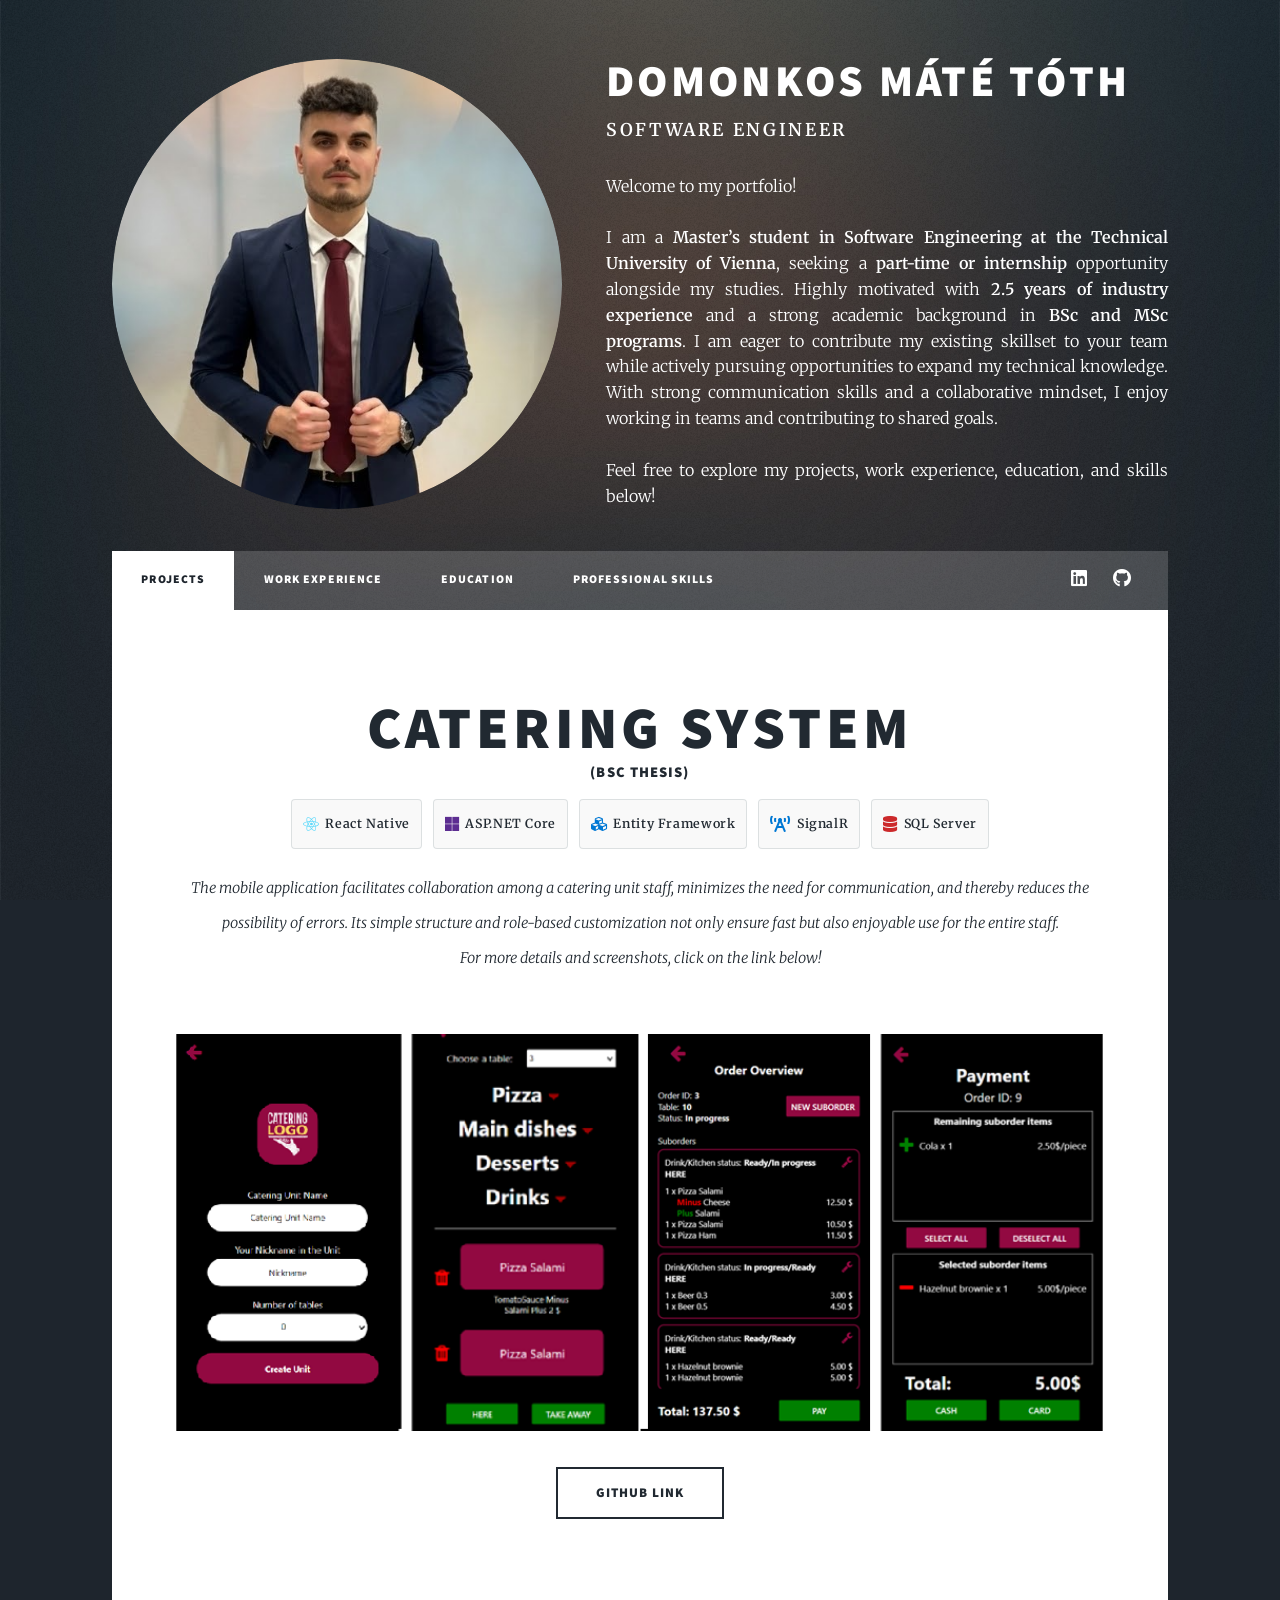
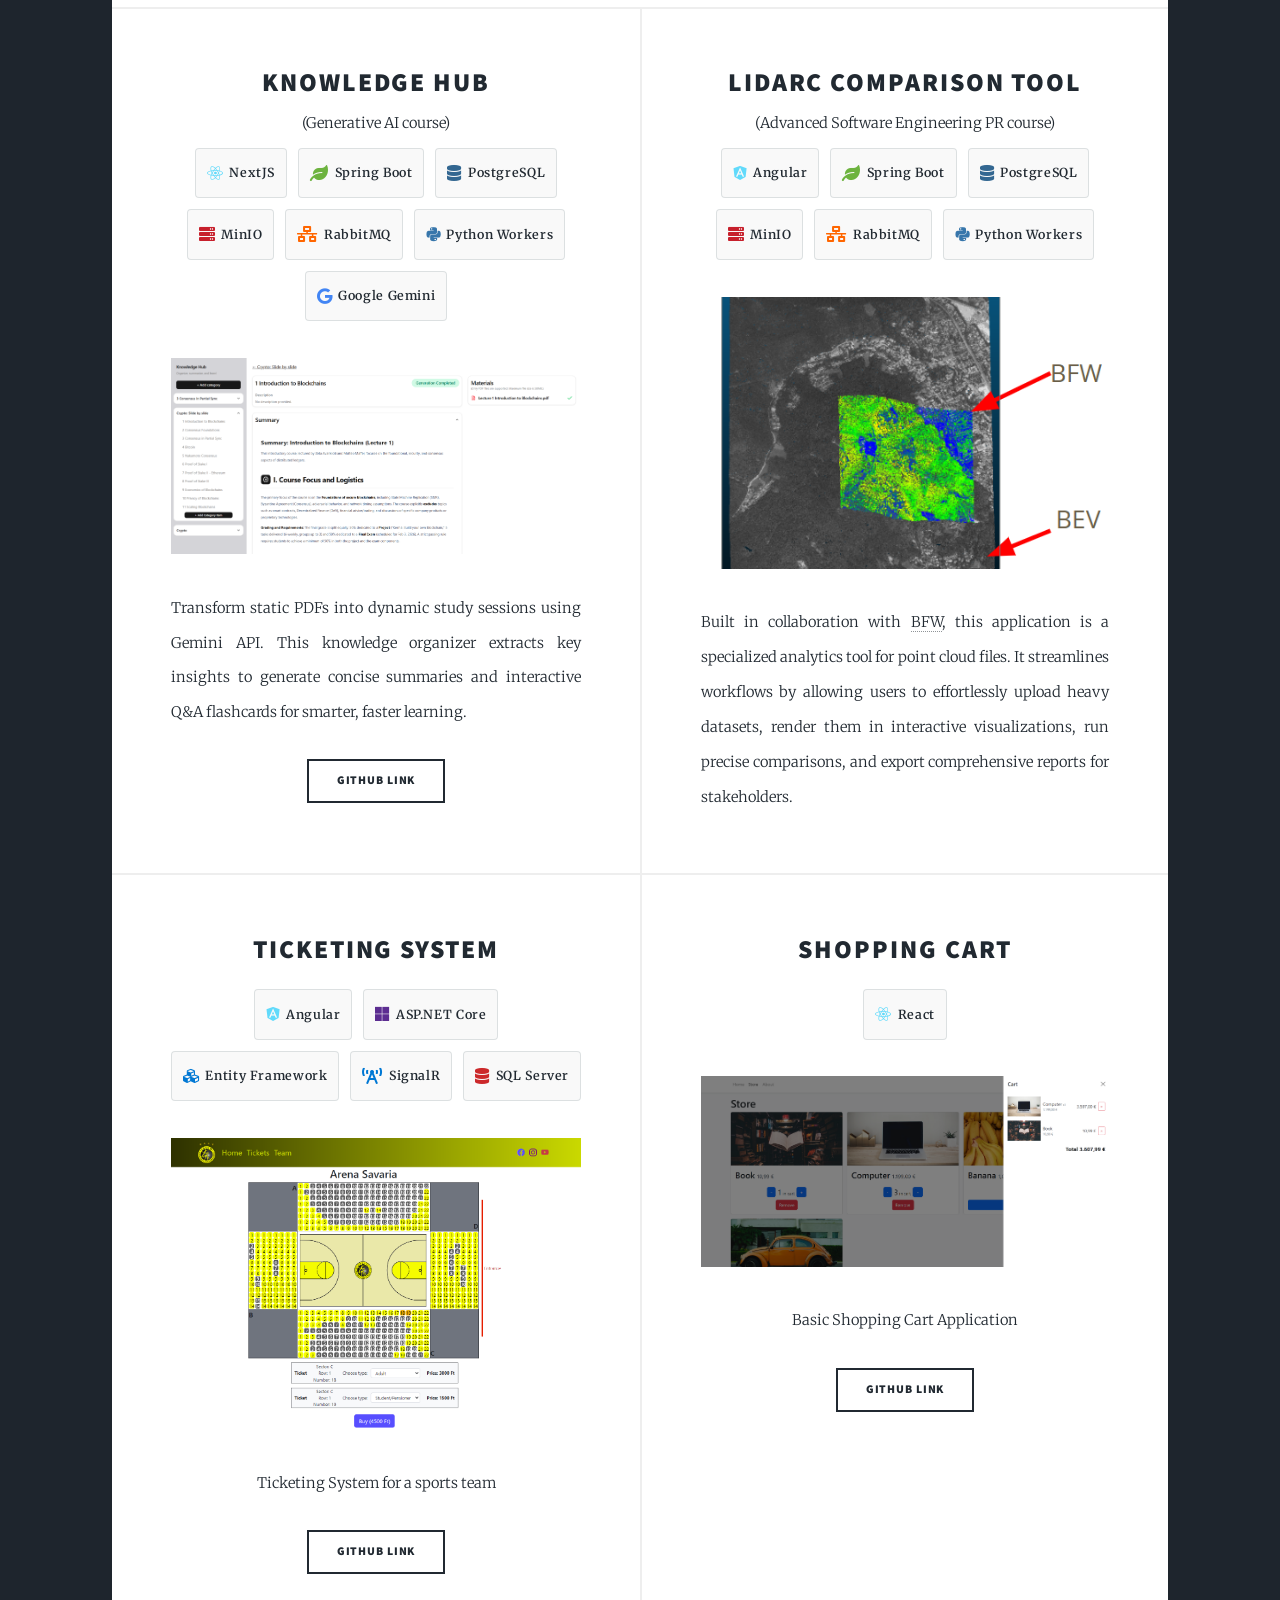
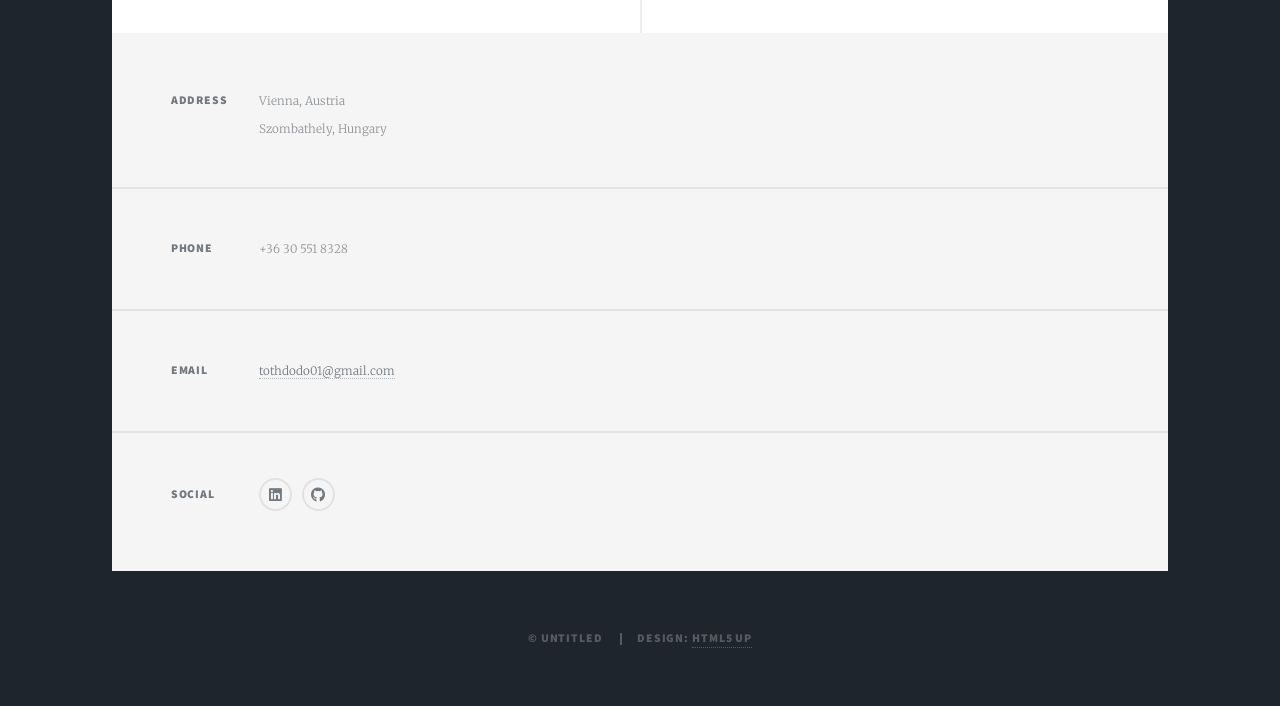
==== commit b86cf171: "Minor fixes" ====
--- a/index.html
+++ b/index.html
@@ -26,8 +26,7 @@
 			<div
 				style="display: flex; flex-wrap: wrap; align-items: flex-start; justify-content: center; gap: 3rem; max-width: 72rem;">
 				<div style="flex: 0 0 auto; text-align: center;">
-					<img src="images/cv_circular.png" alt="Profile Image"
-						style="width: 450px; max-width: 100%; border-radius: 50%;" />
+					<img src="images/cv_circular.png" alt="Profile Image" class="profile-image" />
 				</div>
 
 				<div style="flex: 1 1 350px;">
@@ -118,7 +117,7 @@
 						For more details and screenshots, click on the link below!
 					</p>
 				</header>
-				<a href="https://github.com/tothdodo/caterflow" class="image" target="_blank"><img
+				<a href="https://github.com/tothdodo/caterflow" class="image fit" target="_blank"><img
 						src="images/caterflow.png" alt="" /></a>
 				<ul class="actions special">
 					<li><a href="https://github.com/tothdodo/caterflow" class="button large" target="_blank">GitHub
@@ -207,7 +206,9 @@
 							</span>
 						</div>
 					</header>
-					<img src="images/lidarc.png" alt="" />
+					<div class="image fit">
+						<img src="images/lidarc.png" alt="" />
+					</div>
 					<p style="text-align: justify;">
 						Built in collaboration with <a href="https://www.bfw.gv.at/en/" target="_blank">BFW</a>, this
 						application is a specialized analytics tool for point
--- a/assets/css/main.css
+++ b/assets/css/main.css
@@ -2720,6 +2720,18 @@
 
 /* Image */
 
+.profile-image {
+	width: 450px;
+	max-width: 100%;
+	border-radius: 50%;
+}
+
+@media (max-width: 768px) {
+	.profile-image {
+		width: 300px;
+	}
+}
+
 .image {
 	border: 0;
 	display: inline-block;
@@ -3118,7 +3130,7 @@
 
 @media screen and (max-width: 980px) {
 
-	header br {
+	header {
 		display: none;
 	}
 
@@ -3600,9 +3612,9 @@
 		min-height: 90vh;
 	}
 
-	#intro p br {
+	/* #intro p br {
 		display: none;
-	}
+	} */
 
 	#intro+#header {
 		margin-top: -14rem;
@@ -3905,6 +3917,14 @@
 	margin-bottom: 0;
 }
 
+@media screen and (max-width: 980px) {
+
+	#nav {
+		display: none;
+	}
+
+}
+
 /* Main */
 
 #main {
